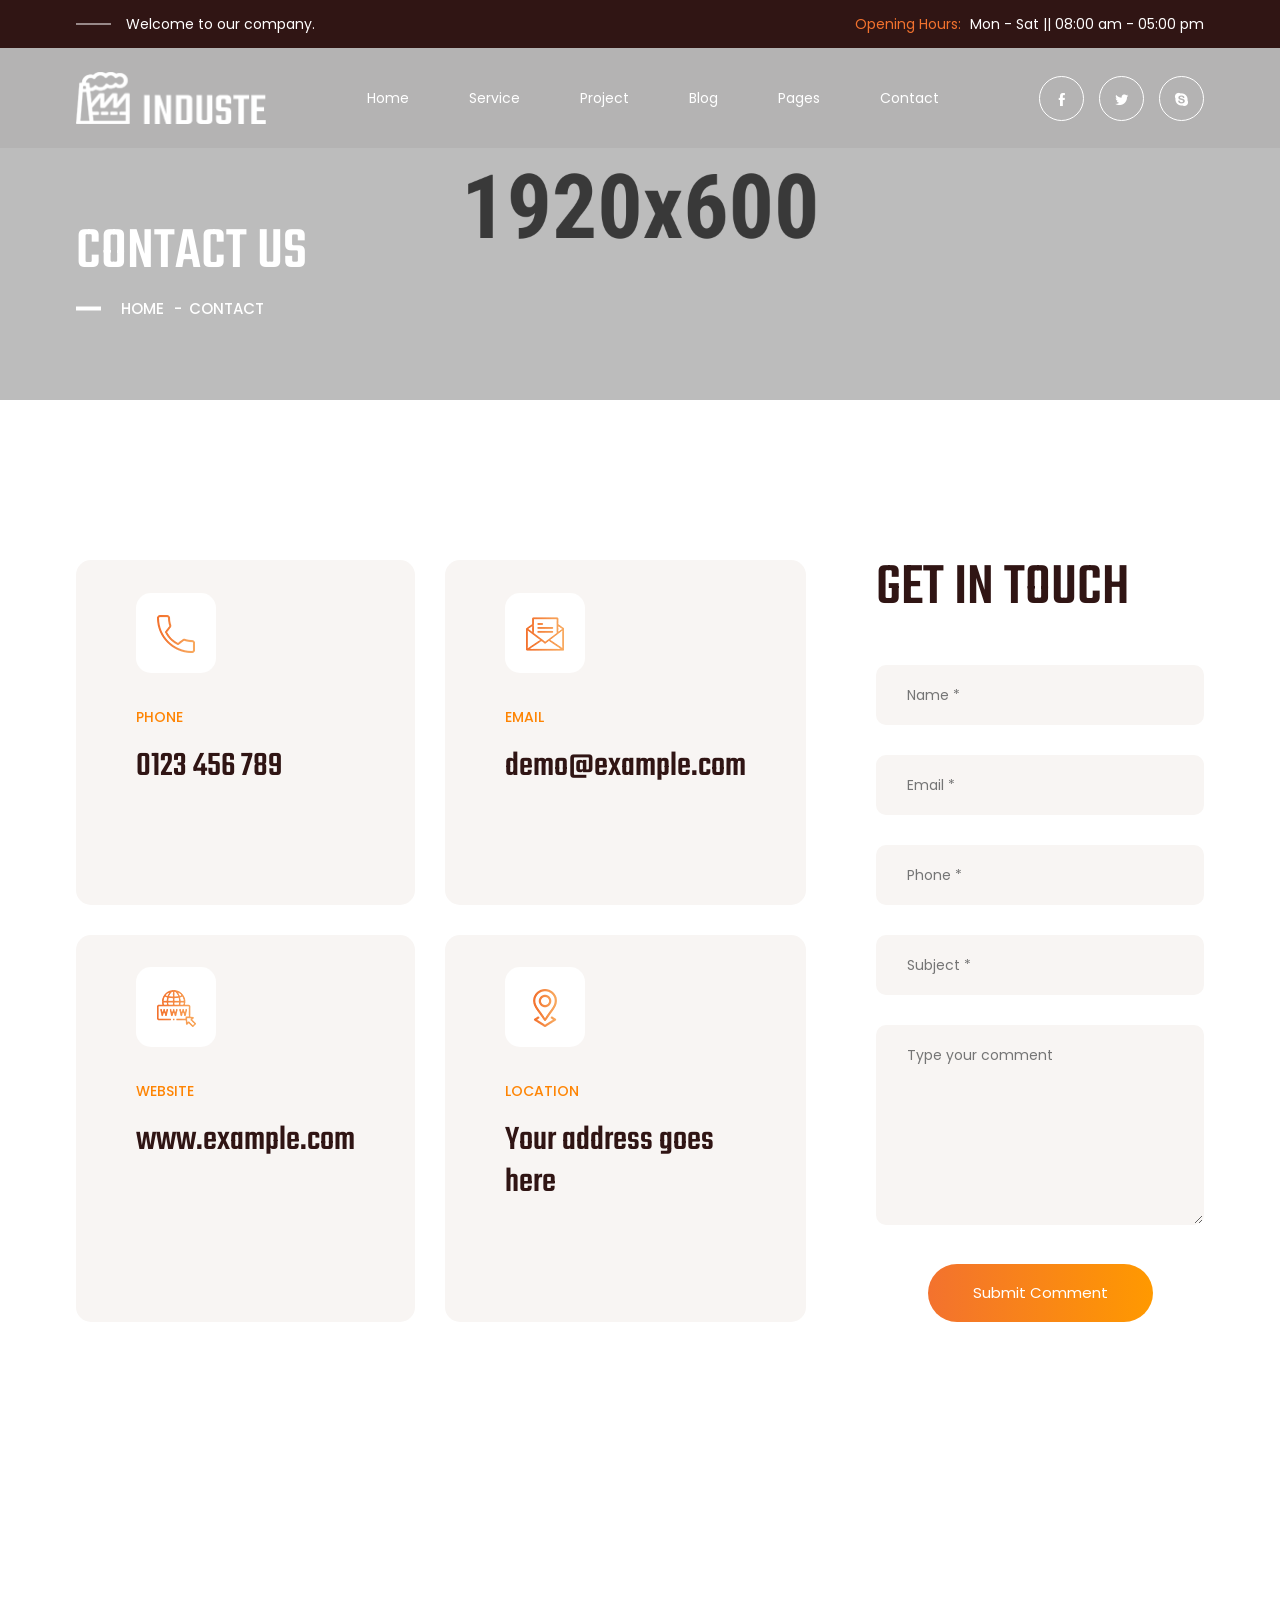
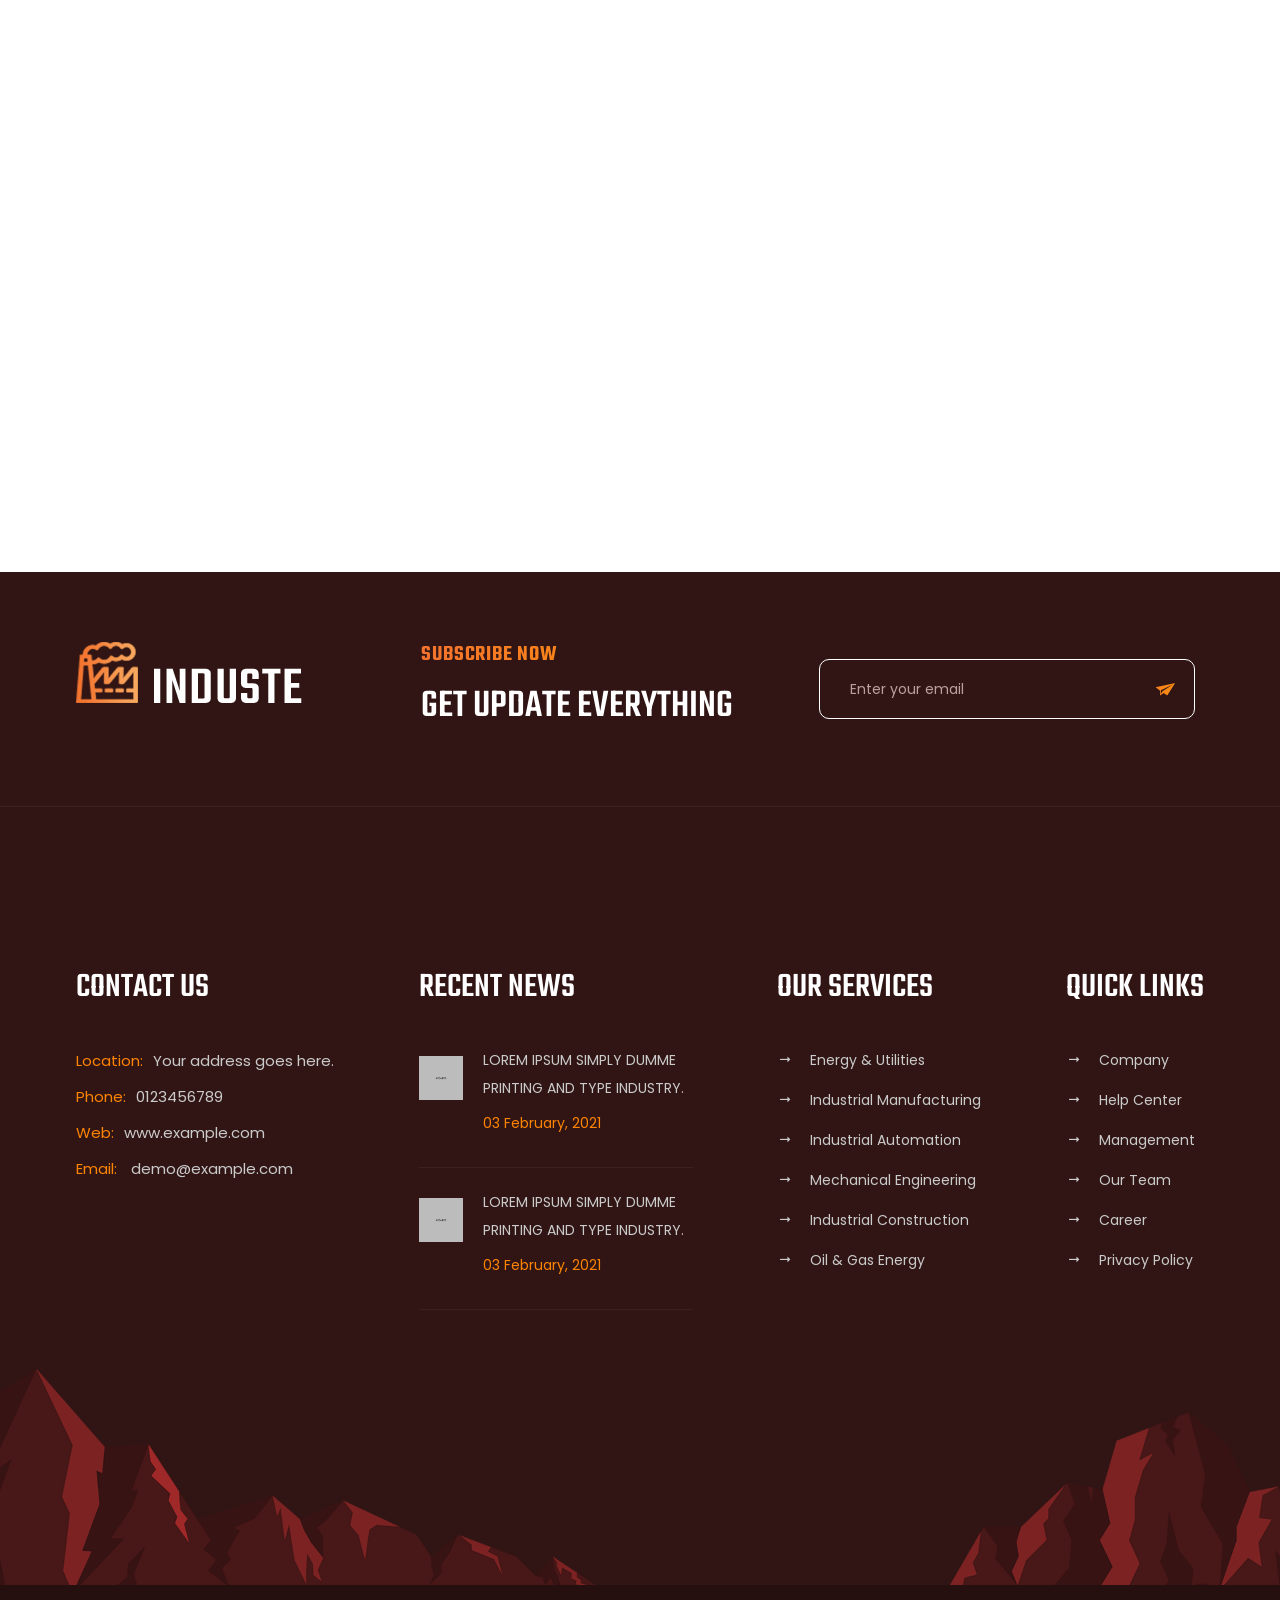
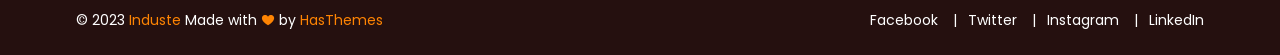
==== contact.html @ c8acf00f "initial commit" ====
<!DOCTYPE html>
<html lang="zxx">

<head>
    <meta charset="UTF-8">
    <meta name="viewport" content="width=device-width, initial-scale=1.0">
    <meta http-equiv="X-UA-Compatible" content="ie=edge">
    <title> Industrial & Factory Bootstrap 5 Template</title>

    <!-- ::::::::::::::Favicon icon::::::::::::::-->
    <link rel="shortcut icon" href="assets/images/favicon.ico" type="image/png">

    <!-- Plugin CSS -->
    <link rel="stylesheet" href="assets/css/vendor/icofont.min.css">
    <link rel="stylesheet" href="assets/css/plugins/swiper-bundle.min.css">
    <link rel="stylesheet" href="assets/css/plugins/animate.css">
    <link rel="stylesheet" href="assets/css/plugins/nice-select.css">
    <link rel="stylesheet" href="assets/css/plugins/venobox.min.css">
    <link rel="stylesheet" href="assets/css/plugins/aos.min.css">
    <link rel="stylesheet" href="assets/css/style.css">
</head>

<body>

    <main class="main-wrapper">

        <!-- .....:::::: Start Header Section :::::.... -->
        <header class="header-section d-none d-lg-block">

            <!-- Start Header Top -->
            <div class="header-top">
                <div class="container">
                    <div class="row justify-content-between align-items-center">
                        <div class="col-auto">
                            <!-- Start Header Top Left  -->
                            <div class="header-top-left">
                                <p>Welcome to our company.</p>
                            </div>
                            <!-- End Header Top Left  -->
                        </div>
                        <div class="col-auto">
                            <!-- Start Header Top Right  -->
                            <div class="header-top-right">
                                <p> <span class="text">Opening Hours: </span> <span>Mon - Sat </span> || <span>08:00 am
                                        - 05:00 pm</span></p>
                            </div>
                            <!-- End Header Top Right  -->
                        </div>
                    </div>
                </div>
            </div>
            <!-- End Header Top -->

            <!-- Start Header Bottom -->
            <div class="header-bottom sticky-header">
                <div class="container">
                    <div class="row justify-content-between align-items-center">
                        <div class="col-auto">
                            <!-- Start Header Logo -->
                            <div class="logo"><a href="index.html"><img src="assets/images/logo/logo.png" alt=""></a>
                            </div>
                            <!-- End Header Logo -->
                        </div>
                        <div class="col-auto">
                            <!-- Start Header Logo -->
                            <ul class="header-nav">
                                <li><a href="index.html">Home</a></li>
                                <li class="has-dropdown">
                                    <a href="service-list.html">Service</a>
                                    <ul class="submenu">
                                        <li><a href="service-list.html">Services</a></li>
                                        <li><a href="service-details.html">Service Details</a></li>
                                    </ul>
                                </li>
                                <li class="has-dropdown">
                                    <a href="project-list.html">Project</a>
                                    <ul class="submenu">
                                        <li><a href="project-list.html">Project</a></li>
                                        <li><a href="project-details.html">Project Details</a></li>
                                    </ul>
                                </li>
                                <li class="has-dropdown">
                                    <a href="blog-list.html">Blog</a>
                                    <ul class="submenu">
                                        <li><a href="blog-list.html">Blog List Full Width</a></li>
                                        <li><a href="blog-list-sidebar-left.html">Blog List Left Sidebar</a></li>
                                        <li><a href="blog-list-sidebar-right.html">Blog List Right Sidebar</a></li>
                                        <li><a href="blog-details.html">Blog Details Full Width</a></li>
                                        <li><a href="blog-details-sidebar-left.html">Blog Details Left Sidebar</a></li>
                                        <li><a href="blog-details-sidebar-right.html">Blog Details Right Sidebar</a></li>
                                    </ul>
                                </li>
                                <li class="has-dropdown">
                                    <a href="#">Pages</a>
                                    <ul class="submenu">
                                        <li><a href="404-page.html">404 Page</a></li>
                                        <li><a href="price.html">Price</a></li>
                                        <li><a href="about.html">About Us</a></li>
                                    </ul>
                                </li>
                                <li><a href="contact.html">Contact</a></li>
                            </ul>
                            <!-- End Header Logo -->
                        </div>
                        <div class="col-auto">
                            <!-- Start Header Social Link -->
                            <ul class="social-link social-link-white">
                                <li><a target="_blank" href="https://example.com"><i class="icofont-facebook"></i></a>
                                </li>
                                <li><a target="_blank" href="https://example.com"><i class="icofont-twitter"></i></a>
                                </li>
                                <li><a target="_blank" href="https://example.com"><i class="icofont-skype"></i></a></li>
                            </ul>
                            <!-- Start Header Social Link -->
                        </div>
                    </div>
                </div>
            </div>
            <!-- End Header Bottom -->
        </header>
        <!-- .....:::::: End Header Section :::::.... -->

        <!-- .....:::::: Start Mobile Header Section :::::.... -->
        <div class="mobile-header d-block d-lg-none">
            <div class="container">
                <div class="row align-items-center justify-content-between">
                    <div class="col">
                        <div class="mobile-logo">
                        <a href="index.html"><img src="assets/images/logo/logo.png" alt=""></a>
                        </div>
                    </div>
                    <div class="col">
                        <div class="mobile-action-link text-end">
                        <a href="#mobile-menu-offcanvas" class="offcanvas-toggle offside-menu"><i class="icofont-navigation-menu"></i></a>
                        </div>
                    </div>
                </div>
            </div>
        </div>
        <!-- .....:::::: Start MobileHeader Section :::::.... -->

        <!--  Start Offcanvas Mobile Menu Section -->
        <div id="mobile-menu-offcanvas" class="offcanvas offcanvas-rightside offcanvas-mobile-menu-section">
            <!-- Start Offcanvas Header -->
            <div class="offcanvas-header text-end">
                <button class="offcanvas-close"><i class="icofont-close-line"></i></button>
            </div> <!-- End Offcanvas Header -->
            <!-- Start Offcanvas Mobile Menu Wrapper -->
            <div class="offcanvas-mobile-menu-wrapper">
                <!-- Start Mobile Menu  -->
                <div class="mobile-menu-bottom">
                    <!-- Start Mobile Menu Nav -->
                    <div class="offcanvas-menu">
                        <ul>
                            <li>
                                <a href="index.html"><span>Home</span></a>
                            </li>
                            <li>
                                <a href="#"><span>Services</span></a>
                                <ul class="mobile-sub-menu">
                                    <li><a href="service-list.html">Service List</a></li>
                                    <li><a href="service-details.html">Service Details</a></li>
                                </ul>
                            </li>
                            <li>
                                <a href="#"><span>Project</span></a>
                                <ul class="mobile-sub-menu">
                                    <li><a href="project-list.html">Project List</a></li>
                                    <li><a href="project-details.html">Project Details</a></li>
                                </ul>
                            </li>
                            <li>
                                <a href="#"><span>Blog</span></a>
                                <ul class="mobile-sub-menu">
                                    <li><a href="blog-list.html">Blog List Full Width</a></li>
                                    <li><a href="blog-list-sidebar-left.html">Blog List Left Sidebar</a></li>
                                    <li><a href="blog-list-sidebar-right.html">Blog List Right Sidebar</a></li>
                                    <li><a href="blog-details.html">Blog Details Full Width</a></li>
                                    <li><a href="blog-details-sidebar-left.html">Blog Details Left Sidebar</a></li>
                                    <li><a href="blog-details-sidebar-right.html">Blog Details Right Sidebar</a></li>
                                </ul>
                            </li>
                            <li>
                                <a href="#"><span>Pages</span></a>
                                <ul class="mobile-sub-menu">
                                    <li><a href="404-page.html">404 Page</a></li>
                                    <li><a href="price.html">Price</a></li>
                                    <li><a href="about.html">About Us</a></li>
                                </ul>
                            </li>
                            <li>
                                <a href="contact.html"><span>Contact</span></a>
                            </li>
                        </ul>
                    </div> <!-- End Mobile Menu Nav -->
                </div> <!-- End Mobile Menu -->

                <!-- Start Mobile contact Info -->
                <div class="mobile-contact-info text-center">
                    <ul class="social-link social-link-white">
                        <li><a target="_blank" href="https://example.com"><i class="icofont-facebook"></i></a>
                        </li>
                        <li><a target="_blank" href="https://example.com"><i class="icofont-twitter"></i></a>
                        </li>
                        <li><a target="_blank" href="https://example.com"><i class="icofont-skype"></i></a></li>
                    </ul>
                </div>
                <!-- End Mobile contact Info -->

            </div> <!-- End Offcanvas Mobile Menu Wrapper -->
        </div> 
        <!-- ...:::: End Offcanvas Mobile Menu Section:::... -->

        <!-- Offcanvas Overlay -->
        <div class="offcanvas-overlay"></div>

        <!-- .....:::::: Start Breadcrumb Section :::::.... -->
        <div class="breadcrumb-section">
            <div class="breadcrumb-wrapper">
                <div class="image"><img src="assets/images/background/breadcrumb.png" alt=""></div>
                <div class="container">
                    <div class="row">
                        <div class="col-12">
                            <div class="content">
                                <h2 class="title">contact us</h2>
                                <ol class="breadcrumb-link">
                                    <li><a href="index.html">Home</a></li>
                                    <li class="active" aria-current="page">Contact</li>
                                </ol>
                            </div>
                        </div>
                    </div>
                </div>
            </div>
        </div>
        <!-- .....:::::: End Breadcrumb Section :::::.... -->

        <!-- .....:::::: Start Contact Details Section :::::.... -->
        <div class="contact-section section-top-space">
            <div class="container">
                <div class="row">
                    <div class="col-12">
                        <div class="contact-box-wrapper">
                            <!-- Start Contact Box Wrapper - Left -->
                            <div class="contact-box-single-item contact-box-info left">
                                <!-- Start Contact Info Single Item -->
                                <div class="contact-info-single-item">
                                    <div class="icon">
                                        <img src="assets/images/icons/phone-call.png" alt="">
                                    </div>
                                    <div class="content">
                                        <span class="title-tag">phone</span>
                                        <h3 class="info-text"><a href="tel:+0123456789">0123 456 789</a></h3>
                                    </div>
                                </div>
                                 <!-- End Contact Info Single Item -->
                                <!-- Start Contact Info Single Item -->
                                <div class="contact-info-single-item">
                                    <div class="icon">
                                        <img src="assets/images/icons/email.png" alt="">
                                    </div>
                                    <div class="content">
                                        <span class="title-tag">email</span>
                                        <h3 class="info-text"><a href="mailto:demo@example.com">demo@example.com</a></h3> 
                                    </div>
                                </div>
                                 <!-- End Contact Info Single Item -->
                                <!-- Start Contact Info Single Item -->
                                <div class="contact-info-single-item">
                                    <div class="icon">
                                        <img src="assets/images/icons/domain.png" alt="">
                                    </div>
                                    <div class="content">
                                        <span class="title-tag">website</span>
                                        <h3 class="info-text"><a href="#">www.example.com</a></h3>
                                    </div>
                                </div>
                                 <!-- End Contact Info Single Item -->
                                <!-- Start Contact Info Single Item -->
                                <div class="contact-info-single-item">
                                    <div class="icon">
                                        <img src="assets/images/icons/location.png" alt="">
                                    </div>
                                    <div class="content">
                                        <span class="title-tag">location</span>
                                        <h3 class="info-text">Your address goes here</h3>
                                    </div>
                                </div>
                                 <!-- End Contact Info Single Item -->
                            </div>
                            <!-- End Contact Box Wrapper - Left -->

                            <!-- Start Contact Box Wrapper - Right -->
                            <div class="contact-box-single-item contact-box-contact-form right">
                                <!-- Start Section Content -->
                                <div class="section-content section-content-space-small">
                                    <h3 class="sub-title">get in touch</h3>
                                </div>
                                <!-- End Section Content -->

                                <div class="default-form-wrapper">
                                    <form id="contact-form" class="form-group contact-form" action="https://whizthemes.com/mail-php/jaber/contact.php" method="post">
                                        <div class="row mb-n6">
                                            <div class="col-xl-12 col-lg-4 col-12 mb-6">
                                                <!-- Start Form Group Single Item -->
                                                <div class="form-group-single-item form-group-single-item-inner-bg">
                                                    <input name="name" type="text" placeholder="Name *">
                                                </div>
                                                <!-- End Form Group Single Item -->
                                            </div>
                                            <div class="col-xl-12 col-lg-4 col-12 mb-6">
                                                <!-- Start Form Group Single Item -->
                                                <div class="form-group-single-item form-group-single-item-inner-bg">
                                                    <input name="email" type="email" placeholder="Email *">
                                                </div>
                                                <!-- End Form Group Single Item -->
                                            </div>
                                            <div class="col-xl-12 col-lg-4 col-12 mb-6">
                                                <!-- Start Form Group Single Item -->
                                                <div class="form-group-single-item form-group-single-item-inner-bg">
                                                    <input name="phone" type="tel" placeholder="Phone *">
                                                </div>
                                                <!-- End Form Group Single Item -->
                                            </div>
                                            <div class="col-12 mb-6">
                                                <!-- Start Form Group Single Item -->
                                                <div class="form-group-single-item form-group-single-item-inner-bg">
                                                    <input name="subject" type="text" placeholder="Subject *">
                                                </div>
                                                <!-- End Form Group Single Item -->
                                            </div>
                                            <div class="col-12 mb-6">
                                                <!-- Start Form Group Single Item -->
                                                <div class="form-group-single-item form-group-single-item-inner-bg">
                                                    <textarea name="message" rows="6" placeholder="Type your comment"></textarea>
                                                </div>
                                                <!-- End Form Group Single Item -->
                                            </div>
                                            <div class="col-12 mb-6 text-center">
                                                <button type="submit" class="btn btn-lg btn-primary">Submit Comment </button>
                                            </div>
                                            <p class="form-messege"></p>
                                        </div>
                                    </form>
                                </div>
                            </div>
                            <!-- Start Contact Box Wrapper - Right -->
                        </div>
                    </div>
                </div>
            </div>
        </div>
        <!-- .....:::::: End Contact Details Section :::::.... -->

         <!-- .....:::::: Start Google Map Section :::::.... -->
         <div class="google-map-section section-inner-gap">
             <div class="container">
                 <div class="row">
                     <div class="col-12">
                         <div class="gmap-box">
                            <iframe id="gmap_canvas" src="https://maps.google.com/maps?q=121%20King%20St%2C%20Melbourne%20VIC%203000%2C%20Australia&t=&z=13&ie=UTF8&iwloc=&output=embed"></iframe>
                         </div>
                     </div>
                 </div>
             </div>
         </div>
         <!-- .....:::::: End Google Map Section :::::.... -->

        <!-- .....:::::: Start Footer Section :::::.... -->
        <footer class="footer-section footer-bg">
            <!-- Start Footer Top -->
            <div class="footer-top">
                <div class="container">
                    <div class="footer-top-wrapper">
                        <!-- Start Footer Logo -->
                        <a href="index.html" class="logo">
                            <img class="img-fluid" src="assets/images/logo/logo-dark.png" alt="">
                        </a>
                        <!-- End Footer Logo -->

                        <!-- Start Footer Newsletter -->
                        <div class="newsletter">
                            <div class="content">
                                <h4 class="title-tag text-gradient">SUBSCRIBE NOW</h4>
                                <h3 class="sub-title">GET UPDATE EVERYTHING</h3>
                            </div>
                            <div class="newsletter-form">
                                <form class="newsletter-form-group" action="#" method="post">
                                    <input type="email" placeholder="Enter your email" required>
                                    <button class="newsletter-submit-btn text-gradient" type="submit"><i class="icofont-paper-plane"></i></button>
                                </form>
                            </div>
                        </div>
                        <!-- Start Footer Newsletter -->
                        <!-- <div class="bg-color-dark-red"></div> -->
                    </div>
                </div>
                <div class="bg-color-bold-red"></div>
            </div>
            <!-- Start Footer Top -->

            <!-- Start Footer Center -->
            <div class="footer-center section-top-space">
                <div class="container">
                    <div class="row justify-content-xl-between">
                        <div class="col-xl-auto col-md-6 col-12">
                            <div class="footer-widget-single-item">
                                <h3 class="title">CONTACT US</h3>

                                <ul class="footer-about">
                                    <li>
                                        <div class="text"><span class="text-marker">Location:</span>Your address goes here.</div>
                                    </li>
                                    <li>
                                        <div class="text"><span class="text-marker">Phone:</span><a href="tel:+0123456789">0123456789</a></div>
                                    </li>
                                    <li>
                                        <div class="text"><span class="text-marker">Web:</span><a href="https://www.example.com">www.example.com</a></div>
                                    </li>
                                    <li>
                                        <div class="text"><span class="text-marker">Email:</span> <a href="mailto:demo@example.com">demo@example.com</a> </div>
                                    </li>
                                </ul>
                            </div>
                        </div>
                        <div class="col-xl-auto col-md-6 col-12">
                            <div class="footer-widget-single-item">
                                <h3 class="title">RECENT NEWS</h3>

                                <ul class="footer-blog">
                                    <li>
                                        <a href="blog-details.html" class="image">
                                            <img src="assets/images/blog/blog-list-img-1.png" alt="">
                                        </a>
                                        <div class="content">
                                            <a class="title" href="blog-details.html">Lorem Ipsum simply dumme printing and type industry.</a>
                                            <span class="date">03 February, 2021</span>
                                        </div>
                                    </li>
                                    <li>
                                        <a href="blog-details.html" class="image">
                                            <img src="assets/images/blog/blog-list-img-1.png" alt="">
                                        </a>
                                        <div class="content">
                                            <a class="title" href="blog-details.html">Lorem Ipsum simply dumme printing and type industry.</a>
                                            <span class="date">03 February, 2021</span>
                                        </div>
                                    </li>
                                    
                                </ul>
                            </div>
                        </div>
                        <div class="col-xl-auto col-md-6 col-12">
                            <div class="footer-widget-single-item">
                                <h3 class="title">OUR SERVICES</h3>
                                <ul class="footer-nav">
                                    <li><a href="#">Energy & Utilities</a></li>
                                    <li><a href="#">Industrial Manufacturing</a></li>
                                    <li><a href="#">Industrial Automation</a></li>
                                    <li><a href="#">Mechanical Engineering</a></li>
                                    <li><a href="#">Industrial Construction</a></li>
                                    <li><a href="#">Oil & Gas Energy</a></li>
                                </ul>
                            </div>
                        </div>
                        <div class="col-xl-auto col-md-6 col-12">
                            <div class="footer-widget-single-item">
                                <h3 class="title">QUICK LINKS</h3>
                                <ul class="footer-nav">
                                    <li><a href="#">Company</a></li>
                                    <li><a href="#">Help Center</a></li>
                                    <li><a href="#">Management</a></li>
                                    <li><a href="#">Our Team</a></li>
                                    <li><a href="#">Career</a></li>
                                    <li><a href="#">Privacy Policy</a></li>
                                </ul>
                            </div>
                        </div>
                    </div>
                </div>
            </div>
            <!-- Start Footer Center -->

            <!-- Start Footer Bottom -->
            <div class="footer-bottom ">
                <div class="container">
                    <div class="row justify-content-md-between justify-content-center align-items-center flex-column-reverse flex-md-row">
                        <div class="col-auto">
                            <div class="footer-bottom-left">
                                <div class="footer-copyright">
                                    <p class="copyright-text">&copy; 2023 <a href="index.html">Induste</a> Made with <i class="icofont-heart"></i> by <a href="https://hasthemes.com/" target="_blank">HasThemes</a> </p>
                                </div>
                            </div>
                        </div>
                        <div class="col-auto">
                            <div class="footer-bottom-right">
                                <ul class="footer-soacial">
                                    <li><a href="https://www.example.com" target="_blank">Facebook</a></li>
                                    <li><a href="https://www.example.com" target="_blank">Twitter</a></li>
                                    <li><a href="https://www.example.com" target="_blank">Instagram</a></li>
                                    <li><a href="https://www.example.com" target="_blank">LinkedIn</a></li>
                                </ul>
                            </div>
                        </div>
                    </div>
                </div>
            </div>
            <!-- Start Footer Bottom -->
        </footer>
        <!-- .....:::::: End Footer Section :::::.... -->

    </main>

    <!-- material-scrolltop button -->
    <button class="material-scrolltop" type="button"></button>


    <!-- ::::::::::::::All JS Files here :::::::::::::: -->
    <script src="assets/js/vendor/modernizr-3.11.2.min.js"></script>
    <script src="assets/js/vendor/jquery-3.6.0.min.js"></script>
    <script src="assets/js/vendor/jquery-migrate-3.3.0.min.js"></script>
    <script src="assets/js/vendor/bootstrap.min.js"></script>
    <script src="assets/js/vendor/jquery-ui.min.js"></script>

    <!--Plugins JS-->
    <script src="assets/js/plugins/swiper-bundle.min.js"></script>
    <script src="assets/js/plugins/material-scrolltop.js"></script>
    <script src="assets/js/plugins/jquery.nice-select.min.js"></script>
    <script src="assets/js/plugins/images-loaded.min.js"></script>
    <script src="assets/js/plugins/isotope.pkgd.min.js"></script>
    <script src="assets/js/plugins/venobox.min.js"></script>
    <script src="assets/js/plugins/aos.min.js"></script>
    <script src="assets/js/plugins/parallax.js"></script>
    <script src="assets/js/plugins/ajax-mail.js"></script>
    <script src="assets/js/plugins/waypoint.js"></script>
    <script src="assets/js/plugins/counter.js"></script>
    <script src="assets/js/main.js"></script>

</body>

</html>
---- assets/css/plugins/nice-select.css ----
/* *******************
Nice Select 
**********************/
.nice-select {
  -webkit-tap-highlight-color: transparent;
  background-color: #fff;
  border-radius: 5px;
  border: solid 1px #e8e8e8;
  box-sizing: border-box;
  clear: both;
  cursor: pointer;
  display: block;
  float: left;
  font-family: inherit;
  font-size: 14px;
  font-weight: normal;
  height: 42px;
  line-height: 40px;
  outline: none;
  padding-left: 18px;
  padding-right: 30px;
  position: relative;
  text-align: left !important;
  -webkit-transition: all 0.2s ease-in-out;
  transition: all 0.2s ease-in-out;
  -webkit-user-select: none;
     -moz-user-select: none;
      -ms-user-select: none;
          user-select: none;
  white-space: nowrap;
  width: auto; }
  .nice-select:hover {
    border-color: #dbdbdb; }
  .nice-select:active, .nice-select.open, .nice-select:focus {
    border-color: #999; }
  .nice-select:after {
    border-bottom: 2px solid #999;
    border-right: 2px solid #999;
    content: '';
    display: block;
    height: 5px;
    margin-top: -4px;
    pointer-events: none;
    position: absolute;
    right: 12px;
    top: 50%;
    -webkit-transform-origin: 66% 66%;
        -ms-transform-origin: 66% 66%;
            transform-origin: 66% 66%;
    -webkit-transform: rotate(45deg);
        -ms-transform: rotate(45deg);
            transform: rotate(45deg);
    -webkit-transition: all 0.15s ease-in-out;
    transition: all 0.15s ease-in-out;
    width: 5px; }
  .nice-select.open:after {
    -webkit-transform: rotate(-135deg);
        -ms-transform: rotate(-135deg);
            transform: rotate(-135deg); }
  .nice-select.open .list {
    opacity: 1;
    pointer-events: auto;
    -webkit-transform: scale(1) translateY(0);
        -ms-transform: scale(1) translateY(0);
            transform: scale(1) translateY(0); }
  .nice-select.disabled {
    border-color: #ededed;
    color: #999;
    pointer-events: none; }
    .nice-select.disabled:after {
      border-color: #cccccc; }
  .nice-select.wide {
    width: 100%; }
    .nice-select.wide .list {
      left: 0 !important;
      right: 0 !important; }
  .nice-select.right {
    float: right; }
    .nice-select.right .list {
      left: auto;
      right: 0; }
  .nice-select.small {
    font-size: 12px;
    height: 36px;
    line-height: 34px; }
    .nice-select.small:after {
      height: 4px;
      width: 4px; }
    .nice-select.small .option {
      line-height: 34px;
      min-height: 34px; }
  .nice-select .list {
    background-color: #fff;
    border-radius: 5px;
    box-shadow: 0 0 0 1px rgba(68, 68, 68, 0.11);
    box-sizing: border-box;
    margin-top: 4px;
    opacity: 0;
    overflow: hidden;
    padding: 0;
    pointer-events: none;
    position: absolute;
    top: 100%;
    left: 0;
    -webkit-transform-origin: 50% 0;
        -ms-transform-origin: 50% 0;
            transform-origin: 50% 0;
    -webkit-transform: scale(0.75) translateY(-21px);
        -ms-transform: scale(0.75) translateY(-21px);
            transform: scale(0.75) translateY(-21px);
    -webkit-transition: all 0.2s cubic-bezier(0.5, 0, 0, 1.25), opacity 0.15s ease-out;
    transition: all 0.2s cubic-bezier(0.5, 0, 0, 1.25), opacity 0.15s ease-out;
    z-index: 9; }
    .nice-select .list:hover .option:not(:hover) {
      background-color: transparent !important; }
  .nice-select .option {
    cursor: pointer;
    font-weight: 400;
    line-height: 40px;
    list-style: none;
    min-height: 40px;
    outline: none;
    padding-left: 18px;
    padding-right: 29px;
    text-align: left;
    -webkit-transition: all 0.2s;
    transition: all 0.2s; }
    .nice-select .option:hover, .nice-select .option.focus, .nice-select .option.selected.focus {
      background-color: #f6f6f6; }
    .nice-select .option.selected {
      font-weight: bold; }
    .nice-select .option.disabled {
      background-color: transparent;
      color: #999;
      cursor: default; }

.no-csspointerevents .nice-select .list {
  display: none; }

.no-csspointerevents .nice-select.open .list {
  display: block; }
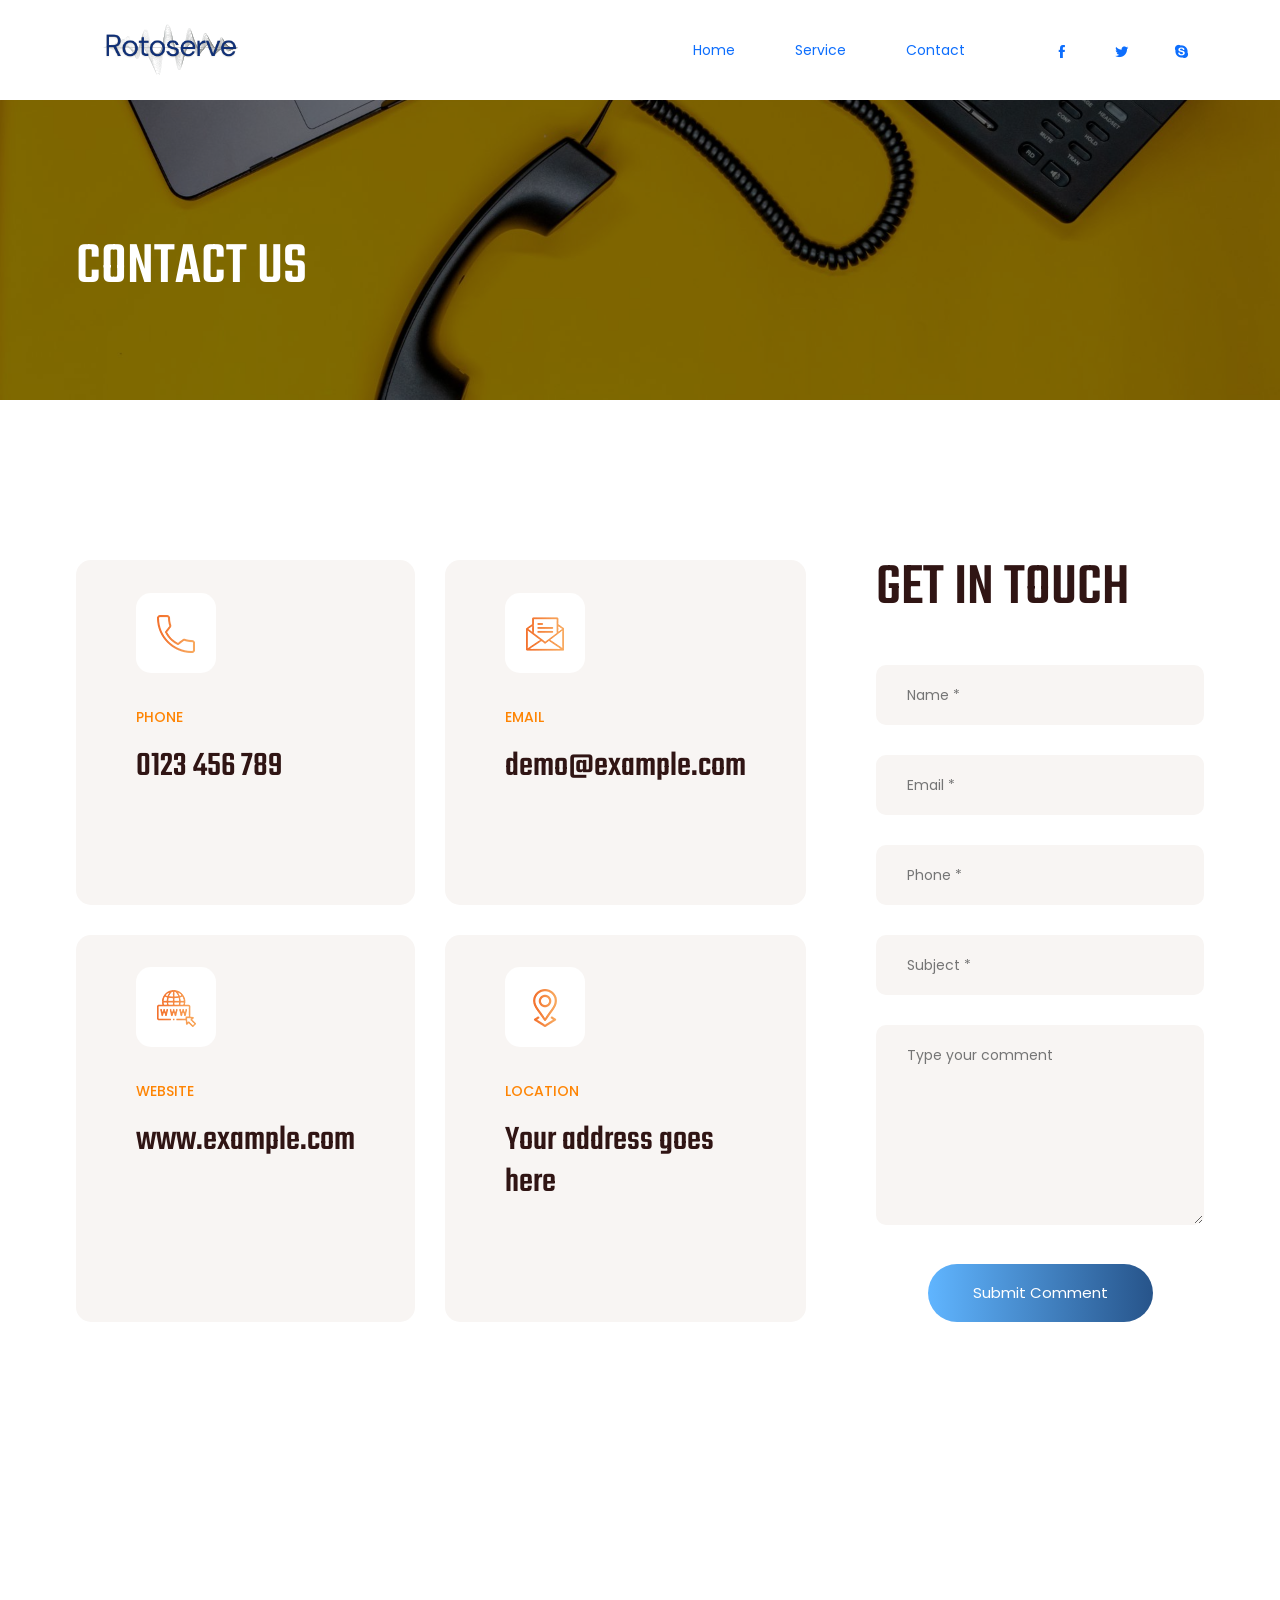
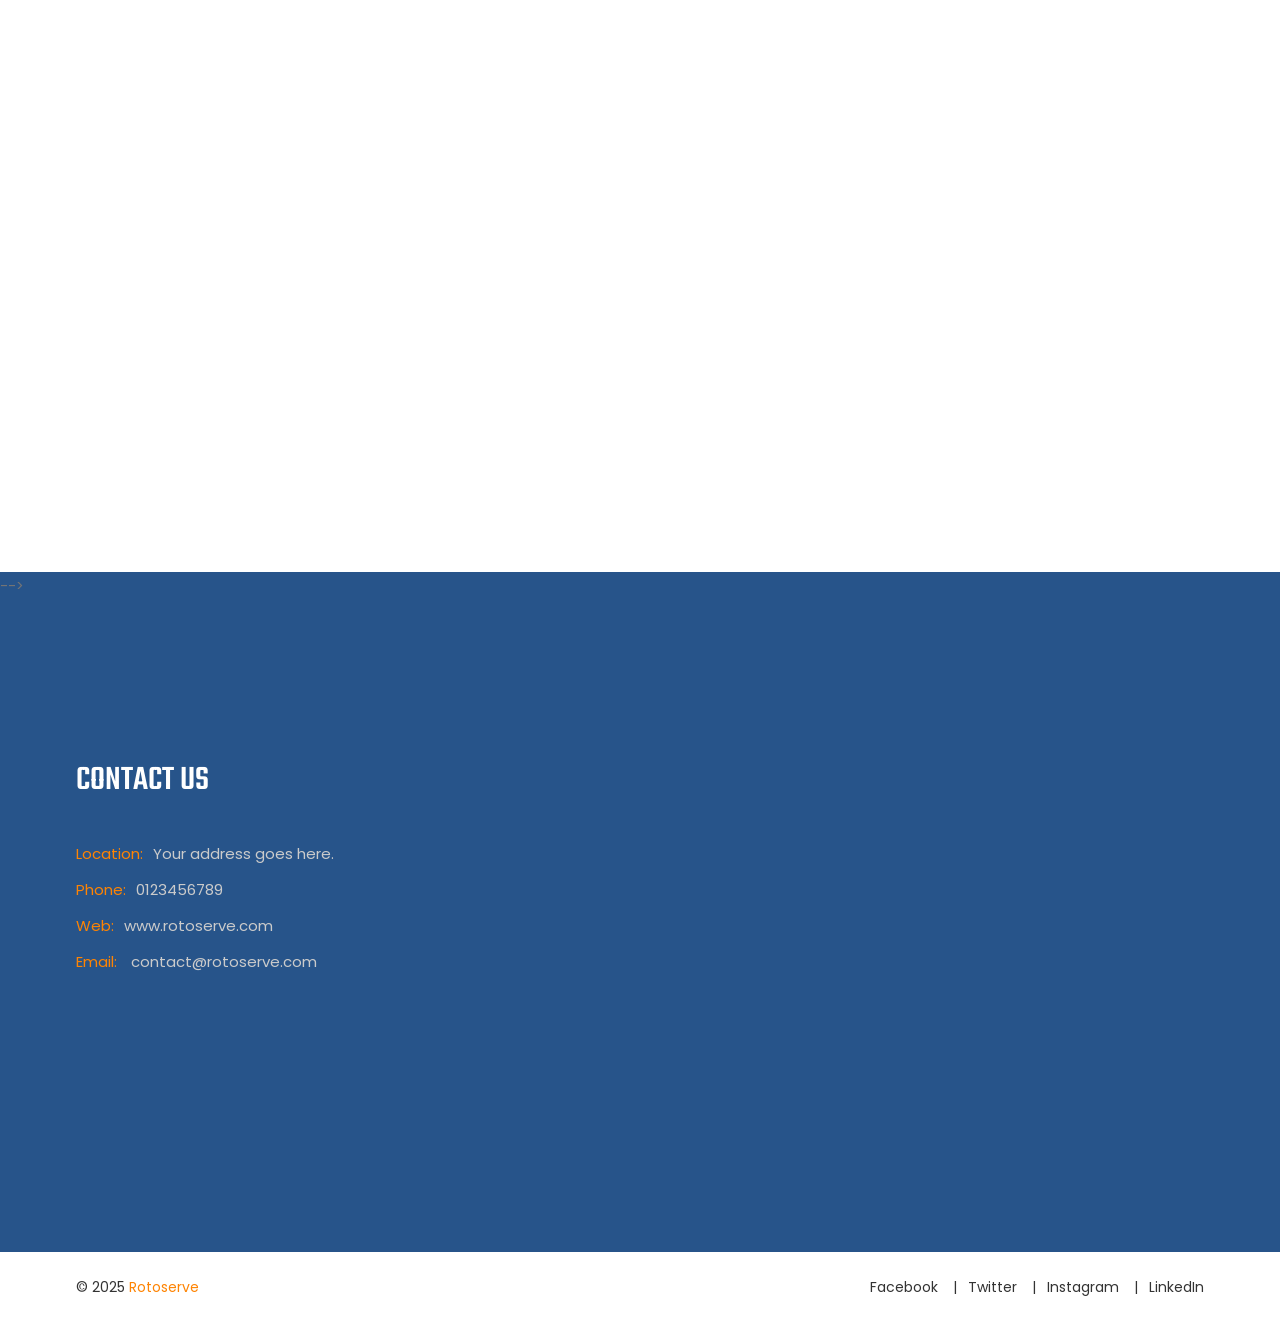
==== commit 1c209995: "testing after almost every changes" ====
--- a/contact.html
+++ b/contact.html
@@ -8,7 +8,9 @@
     <title> Industrial & Factory Bootstrap 5 Template</title>
 
     <!-- ::::::::::::::Favicon icon::::::::::::::-->
-    <link rel="shortcut icon" href="assets/images/favicon.ico" type="image/png">
+    <link rel="icon" type="image/png" sizes="32x32" href="assets/images/favicon/favicon-32x32.png">
+    <link rel="icon" type="image/png" sizes="16x16" href="assets/images/favicon/favicon-16x16.png">
+    <link rel="shortcut icon" href="assets/images/favicon/favicon.ico">
 
     <!-- Plugin CSS -->
     <link rel="stylesheet" href="assets/css/vendor/icofont.min.css">
@@ -27,37 +29,13 @@
         <!-- .....:::::: Start Header Section :::::.... -->
         <header class="header-section d-none d-lg-block">
 
-            <!-- Start Header Top -->
-            <div class="header-top">
-                <div class="container">
-                    <div class="row justify-content-between align-items-center">
-                        <div class="col-auto">
-                            <!-- Start Header Top Left  -->
-                            <div class="header-top-left">
-                                <p>Welcome to our company.</p>
-                            </div>
-                            <!-- End Header Top Left  -->
-                        </div>
-                        <div class="col-auto">
-                            <!-- Start Header Top Right  -->
-                            <div class="header-top-right">
-                                <p> <span class="text">Opening Hours: </span> <span>Mon - Sat </span> || <span>08:00 am
-                                        - 05:00 pm</span></p>
-                            </div>
-                            <!-- End Header Top Right  -->
-                        </div>
-                    </div>
-                </div>
-            </div>
-            <!-- End Header Top -->
-
             <!-- Start Header Bottom -->
             <div class="header-bottom sticky-header">
                 <div class="container">
                     <div class="row justify-content-between align-items-center">
                         <div class="col-auto">
                             <!-- Start Header Logo -->
-                            <div class="logo"><a href="index.html"><img src="assets/images/logo/logo.png" alt=""></a>
+                            <div class="logo"><a href="index.html"><img src="assets/images/logo/logo.svg" alt=""></a>
                             </div>
                             <!-- End Header Logo -->
                         </div>
@@ -65,39 +43,10 @@
                             <!-- Start Header Logo -->
                             <ul class="header-nav">
                                 <li><a href="index.html">Home</a></li>
-                                <li class="has-dropdown">
-                                    <a href="service-list.html">Service</a>
-                                    <ul class="submenu">
-                                        <li><a href="service-list.html">Services</a></li>
-                                        <li><a href="service-details.html">Service Details</a></li>
-                                    </ul>
-                                </li>
-                                <li class="has-dropdown">
-                                    <a href="project-list.html">Project</a>
-                                    <ul class="submenu">
-                                        <li><a href="project-list.html">Project</a></li>
-                                        <li><a href="project-details.html">Project Details</a></li>
-                                    </ul>
-                                </li>
-                                <li class="has-dropdown">
-                                    <a href="blog-list.html">Blog</a>
-                                    <ul class="submenu">
-                                        <li><a href="blog-list.html">Blog List Full Width</a></li>
-                                        <li><a href="blog-list-sidebar-left.html">Blog List Left Sidebar</a></li>
-                                        <li><a href="blog-list-sidebar-right.html">Blog List Right Sidebar</a></li>
-                                        <li><a href="blog-details.html">Blog Details Full Width</a></li>
-                                        <li><a href="blog-details-sidebar-left.html">Blog Details Left Sidebar</a></li>
-                                        <li><a href="blog-details-sidebar-right.html">Blog Details Right Sidebar</a></li>
-                                    </ul>
-                                </li>
-                                <li class="has-dropdown">
-                                    <a href="#">Pages</a>
-                                    <ul class="submenu">
-                                        <li><a href="404-page.html">404 Page</a></li>
-                                        <li><a href="price.html">Price</a></li>
-                                        <li><a href="about.html">About Us</a></li>
-                                    </ul>
-                                </li>
+                                <li><a href="service-list.html">Service</a></li>
+                                <!-- <li><a href="project-list.html">Project</a></li> -->
+                                <!-- <li><a href="blog-list.html">Blog</a></li> -->
+                                <!-- <li><a href="about.html">About</a></li> -->
                                 <li><a href="contact.html">Contact</a></li>
                             </ul>
                             <!-- End Header Logo -->
@@ -156,38 +105,17 @@
                                 <a href="index.html"><span>Home</span></a>
                             </li>
                             <li>
-                                <a href="#"><span>Services</span></a>
-                                <ul class="mobile-sub-menu">
-                                    <li><a href="service-list.html">Service List</a></li>
-                                    <li><a href="service-details.html">Service Details</a></li>
-                                </ul>
+                                <a href="service-list.html"><span>Service</span></a>
                             </li>
-                            <li>
-                                <a href="#"><span>Project</span></a>
-                                <ul class="mobile-sub-menu">
-                                    <li><a href="project-list.html">Project List</a></li>
-                                    <li><a href="project-details.html">Project Details</a></li>
-                                </ul>
-                            </li>
-                            <li>
-                                <a href="#"><span>Blog</span></a>
-                                <ul class="mobile-sub-menu">
-                                    <li><a href="blog-list.html">Blog List Full Width</a></li>
-                                    <li><a href="blog-list-sidebar-left.html">Blog List Left Sidebar</a></li>
-                                    <li><a href="blog-list-sidebar-right.html">Blog List Right Sidebar</a></li>
-                                    <li><a href="blog-details.html">Blog Details Full Width</a></li>
-                                    <li><a href="blog-details-sidebar-left.html">Blog Details Left Sidebar</a></li>
-                                    <li><a href="blog-details-sidebar-right.html">Blog Details Right Sidebar</a></li>
-                                </ul>
-                            </li>
-                            <li>
-                                <a href="#"><span>Pages</span></a>
-                                <ul class="mobile-sub-menu">
-                                    <li><a href="404-page.html">404 Page</a></li>
-                                    <li><a href="price.html">Price</a></li>
-                                    <li><a href="about.html">About Us</a></li>
-                                </ul>
-                            </li>
+                            <!-- <li>
+                                <a href="project-list.html"><span>Project</span></a>
+                            </li> -->
+                            <!-- <li>
+                                <a href="blog-list.html"><span>Blog</span></a>
+                            </li> -->
+                            <!-- <li>
+                                <a href="about.html"><span>About</span></a>
+                            </li> -->
                             <li>
                                 <a href="contact.html"><span>Contact</span></a>
                             </li>
@@ -217,16 +145,16 @@
         <!-- .....:::::: Start Breadcrumb Section :::::.... -->
         <div class="breadcrumb-section">
             <div class="breadcrumb-wrapper">
-                <div class="image"><img src="assets/images/background/breadcrumb.png" alt=""></div>
+                <div class="image"><img src="assets/images/background/2.jpg" alt=""></div>
                 <div class="container">
                     <div class="row">
                         <div class="col-12">
                             <div class="content">
                                 <h2 class="title">contact us</h2>
-                                <ol class="breadcrumb-link">
+                                <!--<ol class="breadcrumb-link">
                                     <li><a href="index.html">Home</a></li>
                                     <li class="active" aria-current="page">Contact</li>
-                                </ol>
+                                </ol> -->
                             </div>
                         </div>
                     </div>
@@ -369,35 +297,48 @@
         <!-- .....:::::: Start Footer Section :::::.... -->
         <footer class="footer-section footer-bg">
             <!-- Start Footer Top -->
-            <div class="footer-top">
-                <div class="container">
-                    <div class="footer-top-wrapper">
-                        <!-- Start Footer Logo -->
-                        <a href="index.html" class="logo">
-                            <img class="img-fluid" src="assets/images/logo/logo-dark.png" alt="">
-                        </a>
-                        <!-- End Footer Logo -->
-
-                        <!-- Start Footer Newsletter -->
-                        <div class="newsletter">
-                            <div class="content">
-                                <h4 class="title-tag text-gradient">SUBSCRIBE NOW</h4>
-                                <h3 class="sub-title">GET UPDATE EVERYTHING</h3>
-                            </div>
-                            <div class="newsletter-form">
-                                <form class="newsletter-form-group" action="#" method="post">
-                                    <input type="email" placeholder="Enter your email" required>
-                                    <button class="newsletter-submit-btn text-gradient" type="submit"><i class="icofont-paper-plane"></i></button>
-                                </form>
-                            </div>
-                        </div>
-                        <!-- Start Footer Newsletter -->
-                        <!-- <div class="bg-color-dark-red"></div> -->
-                    </div>
-                </div>
-                <div class="bg-color-bold-red"></div>
-            </div>
-            <!-- Start Footer Top -->
+            <!-- <div class="footer-top">
+              <div class="container">
+                <div class="footer-top-wrapper">
+                  <!-- Start Footer Logo -->
+                  <!--<a href="index.html" class="logo">
+                    <img
+                      class="img-fluid"
+                      src="assets/images/logo/logo-dark.png"
+                      alt=""
+                    />
+                  </a>-->
+                  <!-- End Footer Logo -->
+
+                  <!-- Start Footer Newsletter -->
+                  <!-- <div class="newsletter">
+                    <div class="content">
+                      <h4 class="title-tag text-gradient">SUBSCRIBE NOW</h4>
+                      <h3 class="sub-title">GET UPDATE EVERYTHING</h3>
+                    </div>
+                    <div class="newsletter-form">
+                      <form class="newsletter-form-group" action="#" method="post">
+                        <input
+                          type="email"
+                          placeholder="Enter your email"
+                          required
+                        />
+                        <button
+                          class="newsletter-submit-btn text-gradient"
+                          type="submit"
+                        >
+                          <i class="icofont-paper-plane"></i>
+                        </button>
+                      </form>
+                    </div>
+                  </div> -->
+                  <!-- Start Footer Newsletter -->
+                  <!-- <div class="bg-color-dark-red"></div> -->
+                </div>
+              </div>
+              <div class="bg-color-bold-red"></div>
+            </div> -->
+            <!-- End Footer Top -->
 
             <!-- Start Footer Center -->
             <div class="footer-center section-top-space">
@@ -409,96 +350,139 @@
 
                                 <ul class="footer-about">
                                     <li>
-                                        <div class="text"><span class="text-marker">Location:</span>Your address goes here.</div>
-                                    </li>
-                                    <li>
-                                        <div class="text"><span class="text-marker">Phone:</span><a href="tel:+0123456789">0123456789</a></div>
-                                    </li>
-                                    <li>
-                                        <div class="text"><span class="text-marker">Web:</span><a href="https://www.example.com">www.example.com</a></div>
-                                    </li>
-                                    <li>
-                                        <div class="text"><span class="text-marker">Email:</span> <a href="mailto:demo@example.com">demo@example.com</a> </div>
+                                        <div class="text">
+                                            <span class="text-marker">Location:</span>Your address
+                                            goes here.
+                                        </div>
+                                    </li>
+                                    <li>
+                                        <div class="text">
+                                            <span class="text-marker">Phone:</span
+                                            ><a href="tel:+0123456789">0123456789</a>
+                                        </div>
+                                    </li>
+                                    <li>
+                                        <div class="text">
+                                            <span class="text-marker">Web:</span
+                                            ><a href="https://www.rotoserve.com">www.rotoserve.com</a>
+                                        </div>
+                                    </li>
+                                    <li>
+                                        <div class="text">
+                                            <span class="text-marker">Email:</span>
+                                            <a href="mailto:contact@rotoserve.com">contact@rotoserve.com</a>
+                                        </div>
                                     </li>
                                 </ul>
                             </div>
                         </div>
+                        <!--<div class="col-xl-auto col-md-6 col-12">-->
+                        <!--<div class="footer-widget-single-item">
+                            <h3 class="title">RECENT NEWS</h3>
+
+                            <ul class="footer-blog">
+                              <li>
+                                <a href="blog-details.html" class="image">
+                                  <img
+                                    src="assets/images/blog/blog-list-img-1.png"
+                                    alt=""
+                                  />
+                                </a>
+                                <div class="content">
+                                  <a class="title" href="blog-details.html"
+                                    >Lorem Ipsum simply dumme printing and type
+                                    industry.</a
+                                  >
+                                  <span class="date">03 February, 2021</span>
+                                </div>
+                              </li>
+                              <li>
+                                <a href="blog-details.html" class="image">
+                                  <img
+                                    src="assets/images/blog/blog-list-img-1.png"
+                                    alt=""
+                                  />
+                                </a>
+                                <div class="content">
+                                  <a class="title" href="blog-details.html"
+                                    >Lorem Ipsum simply dumme printing and type
+                                    industry.</a
+                                  >
+                                  <span class="date">03 February, 2021</span>
+                                </div>
+                              </li>
+                            </ul>
+                          </div> -->
+                        <!--</div>-->
+                        <!-- <div class="col-xl-auto col-md-6 col-12">
+                          <div class="footer-widget-single-item">
+                            <h3 class="title">OUR SERVICES</h3>
+                            <ul class="footer-nav">
+                              <li><a href="#">Energy & Utilities</a></li>
+                              <li><a href="#">Industrial Manufacturing</a></li>
+                              <li><a href="#">Industrial Automation</a></li>
+                              <li><a href="#">Mechanical Engineering</a></li>
+                              <li><a href="#">Industrial Construction</a></li>
+                              <li><a href="#">Oil & Gas Energy</a></li>
+                            </ul>
+                          </div>
+                        </div>
                         <div class="col-xl-auto col-md-6 col-12">
-                            <div class="footer-widget-single-item">
-                                <h3 class="title">RECENT NEWS</h3>
-
-                                <ul class="footer-blog">
-                                    <li>
-                                        <a href="blog-details.html" class="image">
-                                            <img src="assets/images/blog/blog-list-img-1.png" alt="">
-                                        </a>
-                                        <div class="content">
-                                            <a class="title" href="blog-details.html">Lorem Ipsum simply dumme printing and type industry.</a>
-                                            <span class="date">03 February, 2021</span>
-                                        </div>
-                                    </li>
-                                    <li>
-                                        <a href="blog-details.html" class="image">
-                                            <img src="assets/images/blog/blog-list-img-1.png" alt="">
-                                        </a>
-                                        <div class="content">
-                                            <a class="title" href="blog-details.html">Lorem Ipsum simply dumme printing and type industry.</a>
-                                            <span class="date">03 February, 2021</span>
-                                        </div>
-                                    </li>
-                                    
-                                </ul>
-                            </div>
-                        </div>
-                        <div class="col-xl-auto col-md-6 col-12">
-                            <div class="footer-widget-single-item">
-                                <h3 class="title">OUR SERVICES</h3>
-                                <ul class="footer-nav">
-                                    <li><a href="#">Energy & Utilities</a></li>
-                                    <li><a href="#">Industrial Manufacturing</a></li>
-                                    <li><a href="#">Industrial Automation</a></li>
-                                    <li><a href="#">Mechanical Engineering</a></li>
-                                    <li><a href="#">Industrial Construction</a></li>
-                                    <li><a href="#">Oil & Gas Energy</a></li>
-                                </ul>
-                            </div>
-                        </div>
-                        <div class="col-xl-auto col-md-6 col-12">
-                            <div class="footer-widget-single-item">
-                                <h3 class="title">QUICK LINKS</h3>
-                                <ul class="footer-nav">
-                                    <li><a href="#">Company</a></li>
-                                    <li><a href="#">Help Center</a></li>
-                                    <li><a href="#">Management</a></li>
-                                    <li><a href="#">Our Team</a></li>
-                                    <li><a href="#">Career</a></li>
-                                    <li><a href="#">Privacy Policy</a></li>
-                                </ul>
-                            </div>
-                        </div>
+                          <div class="footer-widget-single-item">
+                            <h3 class="title">QUICK LINKS</h3>
+                            <ul class="footer-nav">
+                              <li><a href="#">Company</a></li>
+                              <li><a href="#">Help Center</a></li>
+                              <li><a href="#">Management</a></li>
+                              <li><a href="#">Our Team</a></li>
+                              <li><a href="#">Career</a></li>
+                              <li><a href="#">Privacy Policy</a></li>
+                            </ul>
+                          </div>
+                        </div> -->
                     </div>
                 </div>
             </div>
             <!-- Start Footer Center -->
 
             <!-- Start Footer Bottom -->
-            <div class="footer-bottom ">
+            <div class="footer-bottom">
                 <div class="container">
-                    <div class="row justify-content-md-between justify-content-center align-items-center flex-column-reverse flex-md-row">
+                    <div
+                        class="row justify-content-md-between justify-content-center align-items-center flex-column-reverse flex-md-row"
+                    >
                         <div class="col-auto">
                             <div class="footer-bottom-left">
                                 <div class="footer-copyright">
-                                    <p class="copyright-text">&copy; 2023 <a href="index.html">Induste</a> Made with <i class="icofont-heart"></i> by <a href="https://hasthemes.com/" target="_blank">HasThemes</a> </p>
+                                    <p class="copyright-text">
+                                        &copy; 2025 <a href="index.html">Rotoserve</a>
+                                    </p>
                                 </div>
                             </div>
                         </div>
                         <div class="col-auto">
                             <div class="footer-bottom-right">
                                 <ul class="footer-soacial">
-                                    <li><a href="https://www.example.com" target="_blank">Facebook</a></li>
-                                    <li><a href="https://www.example.com" target="_blank">Twitter</a></li>
-                                    <li><a href="https://www.example.com" target="_blank">Instagram</a></li>
-                                    <li><a href="https://www.example.com" target="_blank">LinkedIn</a></li>
+                                    <li>
+                                        <a href="https://www.example.com" target="_blank"
+                                            >Facebook</a
+                                        >
+                                    </li>
+                                    <li>
+                                        <a href="https://www.example.com" target="_blank"
+                                            >Twitter</a
+                                        >
+                                    </li>
+                                    <li>
+                                        <a href="https://www.example.com" target="_blank"
+                                            >Instagram</a
+                                        >
+                                    </li>
+                                    <li>
+                                        <a href="https://www.example.com" target="_blank"
+                                            >LinkedIn</a
+                                        >
+                                    </li>
                                 </ul>
                             </div>
                         </div>
--- a/assets/css/style.css
+++ b/assets/css/style.css
@@ -91,9 +91,16 @@
   --bs-black-rgb: 0, 0, 0;
   --bs-body-color-rgb: 117, 117, 117;
   --bs-body-bg-rgb: 255, 255, 255;
-  --bs-font-sans-serif: system-ui, -apple-system, "Segoe UI", Roboto, "Helvetica Neue", Arial, "Noto Sans", "Liberation Sans", sans-serif, "Apple Color Emoji", "Segoe UI Emoji", "Segoe UI Symbol", "Noto Color Emoji";
-  --bs-font-monospace: SFMono-Regular, Menlo, Monaco, Consolas, "Liberation Mono", "Courier New", monospace;
-  --bs-gradient: linear-gradient(180deg, rgba(255, 255, 255, 0.15), rgba(255, 255, 255, 0));
+  --bs-font-sans-serif: system-ui, -apple-system, "Segoe UI", Roboto,
+    "Helvetica Neue", Arial, "Noto Sans", "Liberation Sans", sans-serif,
+    "Apple Color Emoji", "Segoe UI Emoji", "Segoe UI Symbol", "Noto Color Emoji";
+  --bs-font-monospace: SFMono-Regular, Menlo, Monaco, Consolas,
+    "Liberation Mono", "Courier New", monospace;
+  --bs-gradient: linear-gradient(
+    180deg,
+    rgba(255, 255, 255, 0.15),
+    rgba(255, 255, 255, 0)
+  );
   --bs-body-font-family: var(--bs-font-sans-serif);
   --bs-body-font-size: 0.875rem;
   --bs-body-font-weight: 400;
@@ -120,7 +127,7 @@
 *::before,
 *::after {
   -webkit-box-sizing: border-box;
-          box-sizing: border-box;
+  box-sizing: border-box;
 }
 
 body {
@@ -144,7 +151,18 @@
   opacity: 0.25;
 }
 
-h6, .h6, h5, .h5, h4, .h4, h3, .h3, h2, .h2, h1, .h1 {
+h6,
+.h6,
+h5,
+.h5,
+h4,
+.h4,
+h3,
+.h3,
+h2,
+.h2,
+h1,
+.h1 {
   margin-top: 0;
   margin-bottom: 5px;
   font-family: "Teko", sans-serif;
@@ -152,47 +170,57 @@
   line-height: 1.2;
 }
 
-h1, .h1 {
+h1,
+.h1 {
   font-size: calc(1.34375rem + 1.125vw);
 }
 @media (min-width: 1200px) {
-  h1, .h1 {
+  h1,
+  .h1 {
     font-size: 2.1875rem;
   }
 }
 
-h2, .h2 {
+h2,
+.h2 {
   font-size: calc(1.3rem + 0.6vw);
 }
 @media (min-width: 1200px) {
-  h2, .h2 {
+  h2,
+  .h2 {
     font-size: 1.75rem;
   }
 }
 
-h3, .h3 {
+h3,
+.h3 {
   font-size: calc(1.278125rem + 0.3375vw);
 }
 @media (min-width: 1200px) {
-  h3, .h3 {
+  h3,
+  .h3 {
     font-size: 1.53125rem;
   }
 }
 
-h4, .h4 {
+h4,
+.h4 {
   font-size: calc(1.25625rem + 0.075vw);
 }
 @media (min-width: 1200px) {
-  h4, .h4 {
+  h4,
+  .h4 {
     font-size: 1.3125rem;
   }
 }
 
-h5, .h5 {
+h5,
+.h5 {
   font-size: 1.09375rem;
 }
 
-h6, .h6 {
+h6,
+.h6 {
   font-size: 0.875rem;
 }
 
@@ -203,10 +231,10 @@
 
 abbr[title] {
   -webkit-text-decoration: underline dotted;
-          text-decoration: underline dotted;
+  text-decoration: underline dotted;
   cursor: help;
   -webkit-text-decoration-skip-ink: none;
-          text-decoration-skip-ink: none;
+  text-decoration-skip-ink: none;
 }
 
 address {
@@ -252,11 +280,13 @@
   font-weight: bolder;
 }
 
-small, .small {
+small,
+.small {
   font-size: 0.875rem;
 }
 
-mark, .mark {
+mark,
+.mark {
   padding: 3.2px;
   background-color: var(--bs-highlight-bg);
 }
@@ -285,7 +315,8 @@
   color: var(--bs-link-hover-color);
 }
 
-a:not([href]):not([class]), a:not([href]):not([class]):hover {
+a:not([href]):not([class]),
+a:not([href]):not([class]):hover {
   color: inherit;
   text-decoration: none;
 }
@@ -398,7 +429,7 @@
   text-transform: none;
 }
 
-[role=button] {
+[role="button"] {
   cursor: pointer;
 }
 
@@ -409,20 +440,22 @@
   opacity: 1;
 }
 
-[list]:not([type=date]):not([type=datetime-local]):not([type=month]):not([type=week]):not([type=time])::-webkit-calendar-picker-indicator {
+[list]:not([type="date"]):not([type="datetime-local"]):not([type="month"]):not(
+    [type="week"]
+  ):not([type="time"])::-webkit-calendar-picker-indicator {
   display: none !important;
 }
 
 button,
-[type=button],
-[type=reset],
-[type=submit] {
+[type="button"],
+[type="reset"],
+[type="submit"] {
   -webkit-appearance: button;
 }
 button:not(:disabled),
-[type=button]:not(:disabled),
-[type=reset]:not(:disabled),
-[type=submit]:not(:disabled) {
+[type="button"]:not(:disabled),
+[type="reset"]:not(:disabled),
+[type="submit"]:not(:disabled) {
   cursor: pointer;
 }
 
@@ -473,7 +506,7 @@
   height: auto;
 }
 
-[type=search] {
+[type="search"] {
   outline-offset: -2px;
   -webkit-appearance: textfield;
 }
@@ -681,27 +714,42 @@
 }
 
 @media (min-width: 576px) {
-  .container-sm, .container {
+  .container-sm,
+  .container {
     max-width: 540px;
   }
 }
 @media (min-width: 768px) {
-  .container-md, .container-sm, .container {
+  .container-md,
+  .container-sm,
+  .container {
     max-width: 720px;
   }
 }
 @media (min-width: 992px) {
-  .container-lg, .container-md, .container-sm, .container {
+  .container-lg,
+  .container-md,
+  .container-sm,
+  .container {
     max-width: 960px;
   }
 }
 @media (min-width: 1200px) {
-  .container-xl, .container-lg, .container-md, .container-sm, .container {
+  .container-xl,
+  .container-lg,
+  .container-md,
+  .container-sm,
+  .container {
     max-width: 1140px;
   }
 }
 @media (min-width: 1400px) {
-  .container-xxl, .container-xl, .container-lg, .container-md, .container-sm, .container {
+  .container-xxl,
+  .container-xl,
+  .container-lg,
+  .container-md,
+  .container-sm,
+  .container {
     max-width: 1320px;
   }
 }
@@ -712,14 +760,14 @@
   display: -ms-flexbox;
   display: flex;
   -ms-flex-wrap: wrap;
-      flex-wrap: wrap;
+  flex-wrap: wrap;
   margin-top: calc(-1 * var(--bs-gutter-y));
   margin-right: calc(-0.5 * var(--bs-gutter-x));
   margin-left: calc(-0.5 * var(--bs-gutter-x));
 }
 .row > * {
   -ms-flex-negative: 0;
-      flex-shrink: 0;
+  flex-shrink: 0;
   width: 100%;
   max-width: 100%;
   padding-right: calc(var(--bs-gutter-x) * 0.5);
@@ -729,147 +777,147 @@
 
 .col {
   -webkit-box-flex: 1;
-      -ms-flex: 1 0 0%;
-          flex: 1 0 0%;
+  -ms-flex: 1 0 0%;
+  flex: 1 0 0%;
 }
 
 .row-cols-auto > * {
   -webkit-box-flex: 0;
-      -ms-flex: 0 0 auto;
-          flex: 0 0 auto;
+  -ms-flex: 0 0 auto;
+  flex: 0 0 auto;
   width: auto;
 }
 
 .row-cols-1 > * {
   -webkit-box-flex: 0;
-      -ms-flex: 0 0 auto;
-          flex: 0 0 auto;
+  -ms-flex: 0 0 auto;
+  flex: 0 0 auto;
   width: 100%;
 }
 
 .row-cols-2 > * {
   -webkit-box-flex: 0;
-      -ms-flex: 0 0 auto;
-          flex: 0 0 auto;
+  -ms-flex: 0 0 auto;
+  flex: 0 0 auto;
   width: 50%;
 }
 
 .row-cols-3 > * {
   -webkit-box-flex: 0;
-      -ms-flex: 0 0 auto;
-          flex: 0 0 auto;
+  -ms-flex: 0 0 auto;
+  flex: 0 0 auto;
   width: 33.3333333333%;
 }
 
 .row-cols-4 > * {
   -webkit-box-flex: 0;
-      -ms-flex: 0 0 auto;
-          flex: 0 0 auto;
+  -ms-flex: 0 0 auto;
+  flex: 0 0 auto;
   width: 25%;
 }
 
 .row-cols-5 > * {
   -webkit-box-flex: 0;
-      -ms-flex: 0 0 auto;
-          flex: 0 0 auto;
+  -ms-flex: 0 0 auto;
+  flex: 0 0 auto;
   width: 20%;
 }
 
 .row-cols-6 > * {
   -webkit-box-flex: 0;
-      -ms-flex: 0 0 auto;
-          flex: 0 0 auto;
+  -ms-flex: 0 0 auto;
+  flex: 0 0 auto;
   width: 16.6666666667%;
 }
 
 .col-auto {
   -webkit-box-flex: 0;
-      -ms-flex: 0 0 auto;
-          flex: 0 0 auto;
+  -ms-flex: 0 0 auto;
+  flex: 0 0 auto;
   width: auto;
 }
 
 .col-1 {
   -webkit-box-flex: 0;
-      -ms-flex: 0 0 auto;
-          flex: 0 0 auto;
+  -ms-flex: 0 0 auto;
+  flex: 0 0 auto;
   width: 8.33333333%;
 }
 
 .col-2 {
   -webkit-box-flex: 0;
-      -ms-flex: 0 0 auto;
-          flex: 0 0 auto;
+  -ms-flex: 0 0 auto;
+  flex: 0 0 auto;
   width: 16.66666667%;
 }
 
 .col-3 {
   -webkit-box-flex: 0;
-      -ms-flex: 0 0 auto;
-          flex: 0 0 auto;
+  -ms-flex: 0 0 auto;
+  flex: 0 0 auto;
   width: 25%;
 }
 
 .col-4 {
   -webkit-box-flex: 0;
-      -ms-flex: 0 0 auto;
-          flex: 0 0 auto;
+  -ms-flex: 0 0 auto;
+  flex: 0 0 auto;
   width: 33.33333333%;
 }
 
 .col-5 {
   -webkit-box-flex: 0;
-      -ms-flex: 0 0 auto;
-          flex: 0 0 auto;
+  -ms-flex: 0 0 auto;
+  flex: 0 0 auto;
   width: 41.66666667%;
 }
 
 .col-6 {
   -webkit-box-flex: 0;
-      -ms-flex: 0 0 auto;
-          flex: 0 0 auto;
+  -ms-flex: 0 0 auto;
+  flex: 0 0 auto;
   width: 50%;
 }
 
 .col-7 {
   -webkit-box-flex: 0;
-      -ms-flex: 0 0 auto;
-          flex: 0 0 auto;
+  -ms-flex: 0 0 auto;
+  flex: 0 0 auto;
   width: 58.33333333%;
 }
 
 .col-8 {
   -webkit-box-flex: 0;
-      -ms-flex: 0 0 auto;
-          flex: 0 0 auto;
+  -ms-flex: 0 0 auto;
+  flex: 0 0 auto;
   width: 66.66666667%;
 }
 
 .col-9 {
   -webkit-box-flex: 0;
-      -ms-flex: 0 0 auto;
-          flex: 0 0 auto;
+  -ms-flex: 0 0 auto;
+  flex: 0 0 auto;
   width: 75%;
 }
 
 .col-10 {
   -webkit-box-flex: 0;
-      -ms-flex: 0 0 auto;
-          flex: 0 0 auto;
+  -ms-flex: 0 0 auto;
+  flex: 0 0 auto;
   width: 83.33333333%;
 }
 
 .col-11 {
   -webkit-box-flex: 0;
-      -ms-flex: 0 0 auto;
-          flex: 0 0 auto;
+  -ms-flex: 0 0 auto;
+  flex: 0 0 auto;
   width: 91.66666667%;
 }
 
 .col-12 {
   -webkit-box-flex: 0;
-      -ms-flex: 0 0 auto;
-          flex: 0 0 auto;
+  -ms-flex: 0 0 auto;
+  flex: 0 0 auto;
   width: 100%;
 }
 
@@ -1030,127 +1078,127 @@
 @media (min-width: 576px) {
   .col-sm {
     -webkit-box-flex: 1;
-        -ms-flex: 1 0 0%;
-            flex: 1 0 0%;
+    -ms-flex: 1 0 0%;
+    flex: 1 0 0%;
   }
   .row-cols-sm-auto > * {
     -webkit-box-flex: 0;
-        -ms-flex: 0 0 auto;
-            flex: 0 0 auto;
+    -ms-flex: 0 0 auto;
+    flex: 0 0 auto;
     width: auto;
   }
   .row-cols-sm-1 > * {
     -webkit-box-flex: 0;
-        -ms-flex: 0 0 auto;
-            flex: 0 0 auto;
+    -ms-flex: 0 0 auto;
+    flex: 0 0 auto;
     width: 100%;
   }
   .row-cols-sm-2 > * {
     -webkit-box-flex: 0;
-        -ms-flex: 0 0 auto;
-            flex: 0 0 auto;
+    -ms-flex: 0 0 auto;
+    flex: 0 0 auto;
     width: 50%;
   }
   .row-cols-sm-3 > * {
     -webkit-box-flex: 0;
-        -ms-flex: 0 0 auto;
-            flex: 0 0 auto;
+    -ms-flex: 0 0 auto;
+    flex: 0 0 auto;
     width: 33.3333333333%;
   }
   .row-cols-sm-4 > * {
     -webkit-box-flex: 0;
-        -ms-flex: 0 0 auto;
-            flex: 0 0 auto;
+    -ms-flex: 0 0 auto;
+    flex: 0 0 auto;
     width: 25%;
   }
   .row-cols-sm-5 > * {
     -webkit-box-flex: 0;
-        -ms-flex: 0 0 auto;
-            flex: 0 0 auto;
+    -ms-flex: 0 0 auto;
+    flex: 0 0 auto;
     width: 20%;
   }
   .row-cols-sm-6 > * {
     -webkit-box-flex: 0;
-        -ms-flex: 0 0 auto;
-            flex: 0 0 auto;
+    -ms-flex: 0 0 auto;
+    flex: 0 0 auto;
     width: 16.6666666667%;
   }
   .col-sm-auto {
     -webkit-box-flex: 0;
-        -ms-flex: 0 0 auto;
-            flex: 0 0 auto;
+    -ms-flex: 0 0 auto;
+    flex: 0 0 auto;
     width: auto;
   }
   .col-sm-1 {
     -webkit-box-flex: 0;
-        -ms-flex: 0 0 auto;
-            flex: 0 0 auto;
+    -ms-flex: 0 0 auto;
+    flex: 0 0 auto;
     width: 8.33333333%;
   }
   .col-sm-2 {
     -webkit-box-flex: 0;
-        -ms-flex: 0 0 auto;
-            flex: 0 0 auto;
+    -ms-flex: 0 0 auto;
+    flex: 0 0 auto;
     width: 16.66666667%;
   }
   .col-sm-3 {
     -webkit-box-flex: 0;
-        -ms-flex: 0 0 auto;
-            flex: 0 0 auto;
+    -ms-flex: 0 0 auto;
+    flex: 0 0 auto;
     width: 25%;
   }
   .col-sm-4 {
     -webkit-box-flex: 0;
-        -ms-flex: 0 0 auto;
-            flex: 0 0 auto;
+    -ms-flex: 0 0 auto;
+    flex: 0 0 auto;
     width: 33.33333333%;
   }
   .col-sm-5 {
     -webkit-box-flex: 0;
-        -ms-flex: 0 0 auto;
-            flex: 0 0 auto;
+    -ms-flex: 0 0 auto;
+    flex: 0 0 auto;
     width: 41.66666667%;
   }
   .col-sm-6 {
     -webkit-box-flex: 0;
-        -ms-flex: 0 0 auto;
-            flex: 0 0 auto;
+    -ms-flex: 0 0 auto;
+    flex: 0 0 auto;
     width: 50%;
   }
   .col-sm-7 {
     -webkit-box-flex: 0;
-        -ms-flex: 0 0 auto;
-            flex: 0 0 auto;
+    -ms-flex: 0 0 auto;
+    flex: 0 0 auto;
     width: 58.33333333%;
   }
   .col-sm-8 {
     -webkit-box-flex: 0;
-        -ms-flex: 0 0 auto;
-            flex: 0 0 auto;
+    -ms-flex: 0 0 auto;
+    flex: 0 0 auto;
     width: 66.66666667%;
   }
   .col-sm-9 {
     -webkit-box-flex: 0;
-        -ms-flex: 0 0 auto;
-            flex: 0 0 auto;
+    -ms-flex: 0 0 auto;
+    flex: 0 0 auto;
     width: 75%;
   }
   .col-sm-10 {
     -webkit-box-flex: 0;
-        -ms-flex: 0 0 auto;
-            flex: 0 0 auto;
+    -ms-flex: 0 0 auto;
+    flex: 0 0 auto;
     width: 83.33333333%;
   }
   .col-sm-11 {
     -webkit-box-flex: 0;
-        -ms-flex: 0 0 auto;
-            flex: 0 0 auto;
+    -ms-flex: 0 0 auto;
+    flex: 0 0 auto;
     width: 91.66666667%;
   }
   .col-sm-12 {
     -webkit-box-flex: 0;
-        -ms-flex: 0 0 auto;
-            flex: 0 0 auto;
+    -ms-flex: 0 0 auto;
+    flex: 0 0 auto;
     width: 100%;
   }
   .offset-sm-0 {
@@ -1190,218 +1238,218 @@
     margin-left: 91.66666667%;
   }
   .g-sm-0,
-.gx-sm-0 {
+  .gx-sm-0 {
     --bs-gutter-x: 0;
   }
   .g-sm-0,
-.gy-sm-0 {
+  .gy-sm-0 {
     --bs-gutter-y: 0;
   }
   .g-sm-1,
-.gx-sm-1 {
+  .gx-sm-1 {
     --bs-gutter-x: 5px;
   }
   .g-sm-1,
-.gy-sm-1 {
+  .gy-sm-1 {
     --bs-gutter-y: 5px;
   }
   .g-sm-2,
-.gx-sm-2 {
+  .gx-sm-2 {
     --bs-gutter-x: 10px;
   }
   .g-sm-2,
-.gy-sm-2 {
+  .gy-sm-2 {
     --bs-gutter-y: 10px;
   }
   .g-sm-3,
-.gx-sm-3 {
+  .gx-sm-3 {
     --bs-gutter-x: 15px;
   }
   .g-sm-3,
-.gy-sm-3 {
+  .gy-sm-3 {
     --bs-gutter-y: 15px;
   }
   .g-sm-4,
-.gx-sm-4 {
+  .gx-sm-4 {
     --bs-gutter-x: 20px;
   }
   .g-sm-4,
-.gy-sm-4 {
+  .gy-sm-4 {
     --bs-gutter-y: 20px;
   }
   .g-sm-5,
-.gx-sm-5 {
+  .gx-sm-5 {
     --bs-gutter-x: 25px;
   }
   .g-sm-5,
-.gy-sm-5 {
+  .gy-sm-5 {
     --bs-gutter-y: 25px;
   }
   .g-sm-6,
-.gx-sm-6 {
+  .gx-sm-6 {
     --bs-gutter-x: 30px;
   }
   .g-sm-6,
-.gy-sm-6 {
+  .gy-sm-6 {
     --bs-gutter-y: 30px;
   }
   .g-sm-7,
-.gx-sm-7 {
+  .gx-sm-7 {
     --bs-gutter-x: 35px;
   }
   .g-sm-7,
-.gy-sm-7 {
+  .gy-sm-7 {
     --bs-gutter-y: 35px;
   }
   .g-sm-8,
-.gx-sm-8 {
+  .gx-sm-8 {
     --bs-gutter-x: 40px;
   }
   .g-sm-8,
-.gy-sm-8 {
+  .gy-sm-8 {
     --bs-gutter-y: 40px;
   }
   .g-sm-9,
-.gx-sm-9 {
+  .gx-sm-9 {
     --bs-gutter-x: 45px;
   }
   .g-sm-9,
-.gy-sm-9 {
+  .gy-sm-9 {
     --bs-gutter-y: 45px;
   }
   .g-sm-10,
-.gx-sm-10 {
+  .gx-sm-10 {
     --bs-gutter-x: 50px;
   }
   .g-sm-10,
-.gy-sm-10 {
+  .gy-sm-10 {
     --bs-gutter-y: 50px;
   }
 }
 @media (min-width: 768px) {
   .col-md {
     -webkit-box-flex: 1;
-        -ms-flex: 1 0 0%;
-            flex: 1 0 0%;
+    -ms-flex: 1 0 0%;
+    flex: 1 0 0%;
   }
   .row-cols-md-auto > * {
     -webkit-box-flex: 0;
-        -ms-flex: 0 0 auto;
-            flex: 0 0 auto;
+    -ms-flex: 0 0 auto;
+    flex: 0 0 auto;
     width: auto;
   }
   .row-cols-md-1 > * {
     -webkit-box-flex: 0;
-        -ms-flex: 0 0 auto;
-            flex: 0 0 auto;
+    -ms-flex: 0 0 auto;
+    flex: 0 0 auto;
     width: 100%;
   }
   .row-cols-md-2 > * {
     -webkit-box-flex: 0;
-        -ms-flex: 0 0 auto;
-            flex: 0 0 auto;
+    -ms-flex: 0 0 auto;
+    flex: 0 0 auto;
     width: 50%;
   }
   .row-cols-md-3 > * {
     -webkit-box-flex: 0;
-        -ms-flex: 0 0 auto;
-            flex: 0 0 auto;
+    -ms-flex: 0 0 auto;
+    flex: 0 0 auto;
     width: 33.3333333333%;
   }
   .row-cols-md-4 > * {
     -webkit-box-flex: 0;
-        -ms-flex: 0 0 auto;
-            flex: 0 0 auto;
+    -ms-flex: 0 0 auto;
+    flex: 0 0 auto;
     width: 25%;
   }
   .row-cols-md-5 > * {
     -webkit-box-flex: 0;
-        -ms-flex: 0 0 auto;
-            flex: 0 0 auto;
+    -ms-flex: 0 0 auto;
+    flex: 0 0 auto;
     width: 20%;
   }
   .row-cols-md-6 > * {
     -webkit-box-flex: 0;
-        -ms-flex: 0 0 auto;
-            flex: 0 0 auto;
+    -ms-flex: 0 0 auto;
+    flex: 0 0 auto;
     width: 16.6666666667%;
   }
   .col-md-auto {
     -webkit-box-flex: 0;
-        -ms-flex: 0 0 auto;
-            flex: 0 0 auto;
+    -ms-flex: 0 0 auto;
+    flex: 0 0 auto;
     width: auto;
   }
   .col-md-1 {
     -webkit-box-flex: 0;
-        -ms-flex: 0 0 auto;
-            flex: 0 0 auto;
+    -ms-flex: 0 0 auto;
+    flex: 0 0 auto;
     width: 8.33333333%;
   }
   .col-md-2 {
     -webkit-box-flex: 0;
-        -ms-flex: 0 0 auto;
-            flex: 0 0 auto;
+    -ms-flex: 0 0 auto;
+    flex: 0 0 auto;
     width: 16.66666667%;
   }
   .col-md-3 {
     -webkit-box-flex: 0;
-        -ms-flex: 0 0 auto;
-            flex: 0 0 auto;
+    -ms-flex: 0 0 auto;
+    flex: 0 0 auto;
     width: 25%;
   }
   .col-md-4 {
     -webkit-box-flex: 0;
-        -ms-flex: 0 0 auto;
-            flex: 0 0 auto;
+    -ms-flex: 0 0 auto;
+    flex: 0 0 auto;
     width: 33.33333333%;
   }
   .col-md-5 {
     -webkit-box-flex: 0;
-        -ms-flex: 0 0 auto;
-            flex: 0 0 auto;
+    -ms-flex: 0 0 auto;
+    flex: 0 0 auto;
     width: 41.66666667%;
   }
   .col-md-6 {
     -webkit-box-flex: 0;
-        -ms-flex: 0 0 auto;
-            flex: 0 0 auto;
+    -ms-flex: 0 0 auto;
+    flex: 0 0 auto;
     width: 50%;
   }
   .col-md-7 {
     -webkit-box-flex: 0;
-        -ms-flex: 0 0 auto;
-            flex: 0 0 auto;
+    -ms-flex: 0 0 auto;
+    flex: 0 0 auto;
     width: 58.33333333%;
   }
   .col-md-8 {
     -webkit-box-flex: 0;
-        -ms-flex: 0 0 auto;
-            flex: 0 0 auto;
+    -ms-flex: 0 0 auto;
+    flex: 0 0 auto;
     width: 66.66666667%;
   }
   .col-md-9 {
     -webkit-box-flex: 0;
-        -ms-flex: 0 0 auto;
-            flex: 0 0 auto;
+    -ms-flex: 0 0 auto;
+    flex: 0 0 auto;
     width: 75%;
   }
   .col-md-10 {
     -webkit-box-flex: 0;
-        -ms-flex: 0 0 auto;
-            flex: 0 0 auto;
+    -ms-flex: 0 0 auto;
+    flex: 0 0 auto;
     width: 83.33333333%;
   }
   .col-md-11 {
     -webkit-box-flex: 0;
-        -ms-flex: 0 0 auto;
-            flex: 0 0 auto;
+    -ms-flex: 0 0 auto;
+    flex: 0 0 auto;
     width: 91.66666667%;
   }
   .col-md-12 {
     -webkit-box-flex: 0;
-        -ms-flex: 0 0 auto;
-            flex: 0 0 auto;
+    -ms-flex: 0 0 auto;
+    flex: 0 0 auto;
     width: 100%;
   }
   .offset-md-0 {
@@ -1441,218 +1489,218 @@
     margin-left: 91.66666667%;
   }
   .g-md-0,
-.gx-md-0 {
+  .gx-md-0 {
     --bs-gutter-x: 0;
   }
   .g-md-0,
-.gy-md-0 {
+  .gy-md-0 {
     --bs-gutter-y: 0;
   }
   .g-md-1,
-.gx-md-1 {
+  .gx-md-1 {
     --bs-gutter-x: 5px;
   }
   .g-md-1,
-.gy-md-1 {
+  .gy-md-1 {
     --bs-gutter-y: 5px;
   }
   .g-md-2,
-.gx-md-2 {
+  .gx-md-2 {
     --bs-gutter-x: 10px;
   }
   .g-md-2,
-.gy-md-2 {
+  .gy-md-2 {
     --bs-gutter-y: 10px;
   }
   .g-md-3,
-.gx-md-3 {
+  .gx-md-3 {
     --bs-gutter-x: 15px;
   }
   .g-md-3,
-.gy-md-3 {
+  .gy-md-3 {
     --bs-gutter-y: 15px;
   }
   .g-md-4,
-.gx-md-4 {
+  .gx-md-4 {
     --bs-gutter-x: 20px;
   }
   .g-md-4,
-.gy-md-4 {
+  .gy-md-4 {
     --bs-gutter-y: 20px;
   }
   .g-md-5,
-.gx-md-5 {
+  .gx-md-5 {
     --bs-gutter-x: 25px;
   }
   .g-md-5,
-.gy-md-5 {
+  .gy-md-5 {
     --bs-gutter-y: 25px;
   }
   .g-md-6,
-.gx-md-6 {
+  .gx-md-6 {
     --bs-gutter-x: 30px;
   }
   .g-md-6,
-.gy-md-6 {
+  .gy-md-6 {
     --bs-gutter-y: 30px;
   }
   .g-md-7,
-.gx-md-7 {
+  .gx-md-7 {
     --bs-gutter-x: 35px;
   }
   .g-md-7,
-.gy-md-7 {
+  .gy-md-7 {
     --bs-gutter-y: 35px;
   }
   .g-md-8,
-.gx-md-8 {
+  .gx-md-8 {
     --bs-gutter-x: 40px;
   }
   .g-md-8,
-.gy-md-8 {
+  .gy-md-8 {
     --bs-gutter-y: 40px;
   }
   .g-md-9,
-.gx-md-9 {
+  .gx-md-9 {
     --bs-gutter-x: 45px;
   }
   .g-md-9,
-.gy-md-9 {
+  .gy-md-9 {
     --bs-gutter-y: 45px;
   }
   .g-md-10,
-.gx-md-10 {
+  .gx-md-10 {
     --bs-gutter-x: 50px;
   }
   .g-md-10,
-.gy-md-10 {
+  .gy-md-10 {
     --bs-gutter-y: 50px;
   }
 }
 @media (min-width: 992px) {
   .col-lg {
     -webkit-box-flex: 1;
-        -ms-flex: 1 0 0%;
-            flex: 1 0 0%;
+    -ms-flex: 1 0 0%;
+    flex: 1 0 0%;
   }
   .row-cols-lg-auto > * {
     -webkit-box-flex: 0;
-        -ms-flex: 0 0 auto;
-            flex: 0 0 auto;
+    -ms-flex: 0 0 auto;
+    flex: 0 0 auto;
     width: auto;
   }
   .row-cols-lg-1 > * {
     -webkit-box-flex: 0;
-        -ms-flex: 0 0 auto;
-            flex: 0 0 auto;
+    -ms-flex: 0 0 auto;
+    flex: 0 0 auto;
     width: 100%;
   }
   .row-cols-lg-2 > * {
     -webkit-box-flex: 0;
-        -ms-flex: 0 0 auto;
-            flex: 0 0 auto;
+    -ms-flex: 0 0 auto;
+    flex: 0 0 auto;
     width: 50%;
   }
   .row-cols-lg-3 > * {
     -webkit-box-flex: 0;
-        -ms-flex: 0 0 auto;
-            flex: 0 0 auto;
+    -ms-flex: 0 0 auto;
+    flex: 0 0 auto;
     width: 33.3333333333%;
   }
   .row-cols-lg-4 > * {
     -webkit-box-flex: 0;
-        -ms-flex: 0 0 auto;
-            flex: 0 0 auto;
+    -ms-flex: 0 0 auto;
+    flex: 0 0 auto;
     width: 25%;
   }
   .row-cols-lg-5 > * {
     -webkit-box-flex: 0;
-        -ms-flex: 0 0 auto;
-            flex: 0 0 auto;
+    -ms-flex: 0 0 auto;
+    flex: 0 0 auto;
     width: 20%;
   }
   .row-cols-lg-6 > * {
     -webkit-box-flex: 0;
-        -ms-flex: 0 0 auto;
-            flex: 0 0 auto;
+    -ms-flex: 0 0 auto;
+    flex: 0 0 auto;
     width: 16.6666666667%;
   }
   .col-lg-auto {
     -webkit-box-flex: 0;
-        -ms-flex: 0 0 auto;
-            flex: 0 0 auto;
+    -ms-flex: 0 0 auto;
+    flex: 0 0 auto;
     width: auto;
   }
   .col-lg-1 {
     -webkit-box-flex: 0;
-        -ms-flex: 0 0 auto;
-            flex: 0 0 auto;
+    -ms-flex: 0 0 auto;
+    flex: 0 0 auto;
     width: 8.33333333%;
   }
   .col-lg-2 {
     -webkit-box-flex: 0;
-        -ms-flex: 0 0 auto;
-            flex: 0 0 auto;
+    -ms-flex: 0 0 auto;
+    flex: 0 0 auto;
     width: 16.66666667%;
   }
   .col-lg-3 {
     -webkit-box-flex: 0;
-        -ms-flex: 0 0 auto;
-            flex: 0 0 auto;
+    -ms-flex: 0 0 auto;
+    flex: 0 0 auto;
     width: 25%;
   }
   .col-lg-4 {
     -webkit-box-flex: 0;
-        -ms-flex: 0 0 auto;
-            flex: 0 0 auto;
+    -ms-flex: 0 0 auto;
+    flex: 0 0 auto;
     width: 33.33333333%;
   }
   .col-lg-5 {
     -webkit-box-flex: 0;
-        -ms-flex: 0 0 auto;
-            flex: 0 0 auto;
+    -ms-flex: 0 0 auto;
+    flex: 0 0 auto;
     width: 41.66666667%;
   }
   .col-lg-6 {
     -webkit-box-flex: 0;
-        -ms-flex: 0 0 auto;
-            flex: 0 0 auto;
+    -ms-flex: 0 0 auto;
+    flex: 0 0 auto;
     width: 50%;
   }
   .col-lg-7 {
     -webkit-box-flex: 0;
-        -ms-flex: 0 0 auto;
-            flex: 0 0 auto;
+    -ms-flex: 0 0 auto;
+    flex: 0 0 auto;
     width: 58.33333333%;
   }
   .col-lg-8 {
     -webkit-box-flex: 0;
-        -ms-flex: 0 0 auto;
-            flex: 0 0 auto;
+    -ms-flex: 0 0 auto;
+    flex: 0 0 auto;
     width: 66.66666667%;
   }
   .col-lg-9 {
     -webkit-box-flex: 0;
-        -ms-flex: 0 0 auto;
-            flex: 0 0 auto;
+    -ms-flex: 0 0 auto;
+    flex: 0 0 auto;
     width: 75%;
   }
   .col-lg-10 {
     -webkit-box-flex: 0;
-        -ms-flex: 0 0 auto;
-            flex: 0 0 auto;
+    -ms-flex: 0 0 auto;
+    flex: 0 0 auto;
     width: 83.33333333%;
   }
   .col-lg-11 {
     -webkit-box-flex: 0;
-        -ms-flex: 0 0 auto;
-            flex: 0 0 auto;
+    -ms-flex: 0 0 auto;
+    flex: 0 0 auto;
     width: 91.66666667%;
   }
   .col-lg-12 {
     -webkit-box-flex: 0;
-        -ms-flex: 0 0 auto;
-            flex: 0 0 auto;
+    -ms-flex: 0 0 auto;
+    flex: 0 0 auto;
     width: 100%;
   }
   .offset-lg-0 {
@@ -1692,218 +1740,218 @@
     margin-left: 91.66666667%;
   }
   .g-lg-0,
-.gx-lg-0 {
+  .gx-lg-0 {
     --bs-gutter-x: 0;
   }
   .g-lg-0,
-.gy-lg-0 {
+  .gy-lg-0 {
     --bs-gutter-y: 0;
   }
   .g-lg-1,
-.gx-lg-1 {
+  .gx-lg-1 {
     --bs-gutter-x: 5px;
   }
   .g-lg-1,
-.gy-lg-1 {
+  .gy-lg-1 {
     --bs-gutter-y: 5px;
   }
   .g-lg-2,
-.gx-lg-2 {
+  .gx-lg-2 {
     --bs-gutter-x: 10px;
   }
   .g-lg-2,
-.gy-lg-2 {
+  .gy-lg-2 {
     --bs-gutter-y: 10px;
   }
   .g-lg-3,
-.gx-lg-3 {
+  .gx-lg-3 {
     --bs-gutter-x: 15px;
   }
   .g-lg-3,
-.gy-lg-3 {
+  .gy-lg-3 {
     --bs-gutter-y: 15px;
   }
   .g-lg-4,
-.gx-lg-4 {
+  .gx-lg-4 {
     --bs-gutter-x: 20px;
   }
   .g-lg-4,
-.gy-lg-4 {
+  .gy-lg-4 {
     --bs-gutter-y: 20px;
   }
   .g-lg-5,
-.gx-lg-5 {
+  .gx-lg-5 {
     --bs-gutter-x: 25px;
   }
   .g-lg-5,
-.gy-lg-5 {
+  .gy-lg-5 {
     --bs-gutter-y: 25px;
   }
   .g-lg-6,
-.gx-lg-6 {
+  .gx-lg-6 {
     --bs-gutter-x: 30px;
   }
   .g-lg-6,
-.gy-lg-6 {
+  .gy-lg-6 {
     --bs-gutter-y: 30px;
   }
   .g-lg-7,
-.gx-lg-7 {
+  .gx-lg-7 {
     --bs-gutter-x: 35px;
   }
   .g-lg-7,
-.gy-lg-7 {
+  .gy-lg-7 {
     --bs-gutter-y: 35px;
   }
   .g-lg-8,
-.gx-lg-8 {
+  .gx-lg-8 {
     --bs-gutter-x: 40px;
   }
   .g-lg-8,
-.gy-lg-8 {
+  .gy-lg-8 {
     --bs-gutter-y: 40px;
   }
   .g-lg-9,
-.gx-lg-9 {
+  .gx-lg-9 {
     --bs-gutter-x: 45px;
   }
   .g-lg-9,
-.gy-lg-9 {
+  .gy-lg-9 {
     --bs-gutter-y: 45px;
   }
   .g-lg-10,
-.gx-lg-10 {
+  .gx-lg-10 {
     --bs-gutter-x: 50px;
   }
   .g-lg-10,
-.gy-lg-10 {
+  .gy-lg-10 {
     --bs-gutter-y: 50px;
   }
 }
 @media (min-width: 1200px) {
   .col-xl {
     -webkit-box-flex: 1;
-        -ms-flex: 1 0 0%;
-            flex: 1 0 0%;
+    -ms-flex: 1 0 0%;
+    flex: 1 0 0%;
   }
   .row-cols-xl-auto > * {
     -webkit-box-flex: 0;
-        -ms-flex: 0 0 auto;
-            flex: 0 0 auto;
+    -ms-flex: 0 0 auto;
+    flex: 0 0 auto;
     width: auto;
   }
   .row-cols-xl-1 > * {
     -webkit-box-flex: 0;
-        -ms-flex: 0 0 auto;
-            flex: 0 0 auto;
+    -ms-flex: 0 0 auto;
+    flex: 0 0 auto;
     width: 100%;
   }
   .row-cols-xl-2 > * {
     -webkit-box-flex: 0;
-        -ms-flex: 0 0 auto;
-            flex: 0 0 auto;
+    -ms-flex: 0 0 auto;
+    flex: 0 0 auto;
     width: 50%;
   }
   .row-cols-xl-3 > * {
     -webkit-box-flex: 0;
-        -ms-flex: 0 0 auto;
-            flex: 0 0 auto;
+    -ms-flex: 0 0 auto;
+    flex: 0 0 auto;
     width: 33.3333333333%;
   }
   .row-cols-xl-4 > * {
     -webkit-box-flex: 0;
-        -ms-flex: 0 0 auto;
-            flex: 0 0 auto;
+    -ms-flex: 0 0 auto;
+    flex: 0 0 auto;
     width: 25%;
   }
   .row-cols-xl-5 > * {
     -webkit-box-flex: 0;
-        -ms-flex: 0 0 auto;
-            flex: 0 0 auto;
+    -ms-flex: 0 0 auto;
+    flex: 0 0 auto;
     width: 20%;
   }
   .row-cols-xl-6 > * {
     -webkit-box-flex: 0;
-        -ms-flex: 0 0 auto;
-            flex: 0 0 auto;
+    -ms-flex: 0 0 auto;
+    flex: 0 0 auto;
     width: 16.6666666667%;
   }
   .col-xl-auto {
     -webkit-box-flex: 0;
-        -ms-flex: 0 0 auto;
-            flex: 0 0 auto;
+    -ms-flex: 0 0 auto;
+    flex: 0 0 auto;
     width: auto;
   }
   .col-xl-1 {
     -webkit-box-flex: 0;
-        -ms-flex: 0 0 auto;
-            flex: 0 0 auto;
+    -ms-flex: 0 0 auto;
+    flex: 0 0 auto;
     width: 8.33333333%;
   }
   .col-xl-2 {
     -webkit-box-flex: 0;
-        -ms-flex: 0 0 auto;
-            flex: 0 0 auto;
+    -ms-flex: 0 0 auto;
+    flex: 0 0 auto;
     width: 16.66666667%;
   }
   .col-xl-3 {
     -webkit-box-flex: 0;
-        -ms-flex: 0 0 auto;
-            flex: 0 0 auto;
+    -ms-flex: 0 0 auto;
+    flex: 0 0 auto;
     width: 25%;
   }
   .col-xl-4 {
     -webkit-box-flex: 0;
-        -ms-flex: 0 0 auto;
-            flex: 0 0 auto;
+    -ms-flex: 0 0 auto;
+    flex: 0 0 auto;
     width: 33.33333333%;
   }
   .col-xl-5 {
     -webkit-box-flex: 0;
-        -ms-flex: 0 0 auto;
-            flex: 0 0 auto;
+    -ms-flex: 0 0 auto;
+    flex: 0 0 auto;
     width: 41.66666667%;
   }
   .col-xl-6 {
     -webkit-box-flex: 0;
-        -ms-flex: 0 0 auto;
-            flex: 0 0 auto;
+    -ms-flex: 0 0 auto;
+    flex: 0 0 auto;
     width: 50%;
   }
   .col-xl-7 {
     -webkit-box-flex: 0;
-        -ms-flex: 0 0 auto;
-            flex: 0 0 auto;
+    -ms-flex: 0 0 auto;
+    flex: 0 0 auto;
     width: 58.33333333%;
   }
   .col-xl-8 {
     -webkit-box-flex: 0;
-        -ms-flex: 0 0 auto;
-            flex: 0 0 auto;
+    -ms-flex: 0 0 auto;
+    flex: 0 0 auto;
     width: 66.66666667%;
   }
   .col-xl-9 {
     -webkit-box-flex: 0;
-        -ms-flex: 0 0 auto;
-            flex: 0 0 auto;
+    -ms-flex: 0 0 auto;
+    flex: 0 0 auto;
     width: 75%;
   }
   .col-xl-10 {
     -webkit-box-flex: 0;
-        -ms-flex: 0 0 auto;
-            flex: 0 0 auto;
+    -ms-flex: 0 0 auto;
+    flex: 0 0 auto;
     width: 83.33333333%;
   }
   .col-xl-11 {
     -webkit-box-flex: 0;
-        -ms-flex: 0 0 auto;
-            flex: 0 0 auto;
+    -ms-flex: 0 0 auto;
+    flex: 0 0 auto;
     width: 91.66666667%;
   }
   .col-xl-12 {
     -webkit-box-flex: 0;
-        -ms-flex: 0 0 auto;
-            flex: 0 0 auto;
+    -ms-flex: 0 0 auto;
+    flex: 0 0 auto;
     width: 100%;
   }
   .offset-xl-0 {
@@ -1943,218 +1991,218 @@
     margin-left: 91.66666667%;
   }
   .g-xl-0,
-.gx-xl-0 {
+  .gx-xl-0 {
     --bs-gutter-x: 0;
   }
   .g-xl-0,
-.gy-xl-0 {
+  .gy-xl-0 {
     --bs-gutter-y: 0;
   }
   .g-xl-1,
-.gx-xl-1 {
+  .gx-xl-1 {
     --bs-gutter-x: 5px;
   }
   .g-xl-1,
-.gy-xl-1 {
+  .gy-xl-1 {
     --bs-gutter-y: 5px;
   }
   .g-xl-2,
-.gx-xl-2 {
+  .gx-xl-2 {
     --bs-gutter-x: 10px;
   }
   .g-xl-2,
-.gy-xl-2 {
+  .gy-xl-2 {
     --bs-gutter-y: 10px;
   }
   .g-xl-3,
-.gx-xl-3 {
+  .gx-xl-3 {
     --bs-gutter-x: 15px;
   }
   .g-xl-3,
-.gy-xl-3 {
+  .gy-xl-3 {
     --bs-gutter-y: 15px;
   }
   .g-xl-4,
-.gx-xl-4 {
+  .gx-xl-4 {
     --bs-gutter-x: 20px;
   }
   .g-xl-4,
-.gy-xl-4 {
+  .gy-xl-4 {
     --bs-gutter-y: 20px;
   }
   .g-xl-5,
-.gx-xl-5 {
+  .gx-xl-5 {
     --bs-gutter-x: 25px;
   }
   .g-xl-5,
-.gy-xl-5 {
+  .gy-xl-5 {
     --bs-gutter-y: 25px;
   }
   .g-xl-6,
-.gx-xl-6 {
+  .gx-xl-6 {
     --bs-gutter-x: 30px;
   }
   .g-xl-6,
-.gy-xl-6 {
+  .gy-xl-6 {
     --bs-gutter-y: 30px;
   }
   .g-xl-7,
-.gx-xl-7 {
+  .gx-xl-7 {
     --bs-gutter-x: 35px;
   }
   .g-xl-7,
-.gy-xl-7 {
+  .gy-xl-7 {
     --bs-gutter-y: 35px;
   }
   .g-xl-8,
-.gx-xl-8 {
+  .gx-xl-8 {
     --bs-gutter-x: 40px;
   }
   .g-xl-8,
-.gy-xl-8 {
+  .gy-xl-8 {
     --bs-gutter-y: 40px;
   }
   .g-xl-9,
-.gx-xl-9 {
+  .gx-xl-9 {
     --bs-gutter-x: 45px;
   }
   .g-xl-9,
-.gy-xl-9 {
+  .gy-xl-9 {
     --bs-gutter-y: 45px;
   }
   .g-xl-10,
-.gx-xl-10 {
+  .gx-xl-10 {
     --bs-gutter-x: 50px;
   }
   .g-xl-10,
-.gy-xl-10 {
+  .gy-xl-10 {
     --bs-gutter-y: 50px;
   }
 }
 @media (min-width: 1400px) {
   .col-xxl {
     -webkit-box-flex: 1;
-        -ms-flex: 1 0 0%;
-            flex: 1 0 0%;
+    -ms-flex: 1 0 0%;
+    flex: 1 0 0%;
   }
   .row-cols-xxl-auto > * {
     -webkit-box-flex: 0;
-        -ms-flex: 0 0 auto;
-            flex: 0 0 auto;
+    -ms-flex: 0 0 auto;
+    flex: 0 0 auto;
     width: auto;
   }
   .row-cols-xxl-1 > * {
     -webkit-box-flex: 0;
-        -ms-flex: 0 0 auto;
-            flex: 0 0 auto;
+    -ms-flex: 0 0 auto;
+    flex: 0 0 auto;
     width: 100%;
   }
   .row-cols-xxl-2 > * {
     -webkit-box-flex: 0;
-        -ms-flex: 0 0 auto;
-            flex: 0 0 auto;
+    -ms-flex: 0 0 auto;
+    flex: 0 0 auto;
     width: 50%;
   }
   .row-cols-xxl-3 > * {
     -webkit-box-flex: 0;
-        -ms-flex: 0 0 auto;
-            flex: 0 0 auto;
+    -ms-flex: 0 0 auto;
+    flex: 0 0 auto;
     width: 33.3333333333%;
   }
   .row-cols-xxl-4 > * {
     -webkit-box-flex: 0;
-        -ms-flex: 0 0 auto;
-            flex: 0 0 auto;
+    -ms-flex: 0 0 auto;
+    flex: 0 0 auto;
     width: 25%;
   }
   .row-cols-xxl-5 > * {
     -webkit-box-flex: 0;
-        -ms-flex: 0 0 auto;
-            flex: 0 0 auto;
+    -ms-flex: 0 0 auto;
+    flex: 0 0 auto;
     width: 20%;
   }
   .row-cols-xxl-6 > * {
     -webkit-box-flex: 0;
-        -ms-flex: 0 0 auto;
-            flex: 0 0 auto;
+    -ms-flex: 0 0 auto;
+    flex: 0 0 auto;
     width: 16.6666666667%;
   }
   .col-xxl-auto {
     -webkit-box-flex: 0;
-        -ms-flex: 0 0 auto;
-            flex: 0 0 auto;
+    -ms-flex: 0 0 auto;
+    flex: 0 0 auto;
     width: auto;
   }
   .col-xxl-1 {
     -webkit-box-flex: 0;
-        -ms-flex: 0 0 auto;
-            flex: 0 0 auto;
+    -ms-flex: 0 0 auto;
+    flex: 0 0 auto;
     width: 8.33333333%;
   }
   .col-xxl-2 {
     -webkit-box-flex: 0;
-        -ms-flex: 0 0 auto;
-            flex: 0 0 auto;
+    -ms-flex: 0 0 auto;
+    flex: 0 0 auto;
     width: 16.66666667%;
   }
   .col-xxl-3 {
     -webkit-box-flex: 0;
-        -ms-flex: 0 0 auto;
-            flex: 0 0 auto;
+    -ms-flex: 0 0 auto;
+    flex: 0 0 auto;
     width: 25%;
   }
   .col-xxl-4 {
     -webkit-box-flex: 0;
-        -ms-flex: 0 0 auto;
-            flex: 0 0 auto;
+    -ms-flex: 0 0 auto;
+    flex: 0 0 auto;
     width: 33.33333333%;
   }
   .col-xxl-5 {
     -webkit-box-flex: 0;
-        -ms-flex: 0 0 auto;
-            flex: 0 0 auto;
+    -ms-flex: 0 0 auto;
+    flex: 0 0 auto;
     width: 41.66666667%;
   }
   .col-xxl-6 {
     -webkit-box-flex: 0;
-        -ms-flex: 0 0 auto;
-            flex: 0 0 auto;
+    -ms-flex: 0 0 auto;
+    flex: 0 0 auto;
     width: 50%;
   }
   .col-xxl-7 {
     -webkit-box-flex: 0;
-        -ms-flex: 0 0 auto;
-            flex: 0 0 auto;
+    -ms-flex: 0 0 auto;
+    flex: 0 0 auto;
     width: 58.33333333%;
   }
   .col-xxl-8 {
     -webkit-box-flex: 0;
-        -ms-flex: 0 0 auto;
-            flex: 0 0 auto;
+    -ms-flex: 0 0 auto;
+    flex: 0 0 auto;
     width: 66.66666667%;
   }
   .col-xxl-9 {
     -webkit-box-flex: 0;
-        -ms-flex: 0 0 auto;
-            flex: 0 0 auto;
+    -ms-flex: 0 0 auto;
+    flex: 0 0 auto;
     width: 75%;
   }
   .col-xxl-10 {
     -webkit-box-flex: 0;
-        -ms-flex: 0 0 auto;
-            flex: 0 0 auto;
+    -ms-flex: 0 0 auto;
+    flex: 0 0 auto;
     width: 83.33333333%;
   }
   .col-xxl-11 {
     -webkit-box-flex: 0;
-        -ms-flex: 0 0 auto;
-            flex: 0 0 auto;
+    -ms-flex: 0 0 auto;
+    flex: 0 0 auto;
     width: 91.66666667%;
   }
   .col-xxl-12 {
     -webkit-box-flex: 0;
-        -ms-flex: 0 0 auto;
-            flex: 0 0 auto;
+    -ms-flex: 0 0 auto;
+    flex: 0 0 auto;
     width: 100%;
   }
   .offset-xxl-0 {
@@ -2194,91 +2242,91 @@
     margin-left: 91.66666667%;
   }
   .g-xxl-0,
-.gx-xxl-0 {
+  .gx-xxl-0 {
     --bs-gutter-x: 0;
   }
   .g-xxl-0,
-.gy-xxl-0 {
+  .gy-xxl-0 {
     --bs-gutter-y: 0;
   }
   .g-xxl-1,
-.gx-xxl-1 {
+  .gx-xxl-1 {
     --bs-gutter-x: 5px;
   }
   .g-xxl-1,
-.gy-xxl-1 {
+  .gy-xxl-1 {
     --bs-gutter-y: 5px;
   }
   .g-xxl-2,
-.gx-xxl-2 {
+  .gx-xxl-2 {
     --bs-gutter-x: 10px;
   }
   .g-xxl-2,
-.gy-xxl-2 {
+  .gy-xxl-2 {
     --bs-gutter-y: 10px;
   }
   .g-xxl-3,
-.gx-xxl-3 {
+  .gx-xxl-3 {
     --bs-gutter-x: 15px;
   }
   .g-xxl-3,
-.gy-xxl-3 {
+  .gy-xxl-3 {
     --bs-gutter-y: 15px;
   }
   .g-xxl-4,
-.gx-xxl-4 {
+  .gx-xxl-4 {
     --bs-gutter-x: 20px;
   }
   .g-xxl-4,
-.gy-xxl-4 {
+  .gy-xxl-4 {
     --bs-gutter-y: 20px;
   }
   .g-xxl-5,
-.gx-xxl-5 {
+  .gx-xxl-5 {
     --bs-gutter-x: 25px;
   }
   .g-xxl-5,
-.gy-xxl-5 {
+  .gy-xxl-5 {
     --bs-gutter-y: 25px;
   }
   .g-xxl-6,
-.gx-xxl-6 {
+  .gx-xxl-6 {
     --bs-gutter-x: 30px;
   }
   .g-xxl-6,
-.gy-xxl-6 {
+  .gy-xxl-6 {
     --bs-gutter-y: 30px;
   }
   .g-xxl-7,
-.gx-xxl-7 {
+  .gx-xxl-7 {
     --bs-gutter-x: 35px;
   }
   .g-xxl-7,
-.gy-xxl-7 {
+  .gy-xxl-7 {
     --bs-gutter-y: 35px;
   }
   .g-xxl-8,
-.gx-xxl-8 {
+  .gx-xxl-8 {
     --bs-gutter-x: 40px;
   }
   .g-xxl-8,
-.gy-xxl-8 {
+  .gy-xxl-8 {
     --bs-gutter-y: 40px;
   }
   .g-xxl-9,
-.gx-xxl-9 {
+  .gx-xxl-9 {
     --bs-gutter-x: 45px;
   }
   .g-xxl-9,
-.gy-xxl-9 {
+  .gy-xxl-9 {
     --bs-gutter-y: 45px;
   }
   .g-xxl-10,
-.gx-xxl-10 {
+  .gx-xxl-10 {
     --bs-gutter-x: 50px;
   }
   .g-xxl-10,
-.gy-xxl-10 {
+  .gy-xxl-10 {
     --bs-gutter-y: 50px;
   }
 }
@@ -2304,7 +2352,7 @@
   background-color: var(--bs-table-bg);
   border-bottom-width: 1px;
   -webkit-box-shadow: inset 0 0 0 9999px var(--bs-table-accent-bg);
-          box-shadow: inset 0 0 0 9999px var(--bs-table-accent-bg);
+  box-shadow: inset 0 0 0 9999px var(--bs-table-accent-bg);
 }
 .table > tbody {
   vertical-align: inherit;
@@ -2548,13 +2596,16 @@
   background-clip: padding-box;
   border: 1px solid #ced4da;
   -webkit-appearance: none;
-     -moz-appearance: none;
-          appearance: none;
+  -moz-appearance: none;
+  appearance: none;
   border-radius: 4px;
-  -webkit-transition: border-color 0.15s ease-in-out, -webkit-box-shadow 0.15s ease-in-out;
-  transition: border-color 0.15s ease-in-out, -webkit-box-shadow 0.15s ease-in-out;
+  -webkit-transition: border-color 0.15s ease-in-out,
+    -webkit-box-shadow 0.15s ease-in-out;
+  transition: border-color 0.15s ease-in-out,
+    -webkit-box-shadow 0.15s ease-in-out;
   transition: border-color 0.15s ease-in-out, box-shadow 0.15s ease-in-out;
-  transition: border-color 0.15s ease-in-out, box-shadow 0.15s ease-in-out, -webkit-box-shadow 0.15s ease-in-out;
+  transition: border-color 0.15s ease-in-out, box-shadow 0.15s ease-in-out,
+    -webkit-box-shadow 0.15s ease-in-out;
 }
 @media (prefers-reduced-motion: reduce) {
   .form-control {
@@ -2562,10 +2613,10 @@
     transition: none;
   }
 }
-.form-control[type=file] {
+.form-control[type="file"] {
   overflow: hidden;
 }
-.form-control[type=file]:not(:disabled):not([readonly]) {
+.form-control[type="file"]:not(:disabled):not([readonly]) {
   cursor: pointer;
 }
 .form-control:focus {
@@ -2574,7 +2625,7 @@
   border-color: white;
   outline: 0;
   -webkit-box-shadow: 0 0 0 4px rgba(13, 110, 253, 0.25);
-          box-shadow: 0 0 0 4px rgba(13, 110, 253, 0.25);
+  box-shadow: 0 0 0 4px rgba(13, 110, 253, 0.25);
 }
 .form-control::-webkit-date-and-time-value {
   height: 1.5em;
@@ -2607,7 +2658,7 @@
   padding: 6px 12px;
   margin: -6px -12px;
   -webkit-margin-end: 12px;
-          margin-inline-end: 12px;
+  margin-inline-end: 12px;
   color: #757575;
   background-color: #e9ecef;
   pointer-events: none;
@@ -2616,16 +2667,22 @@
   border-width: 0;
   border-inline-end-width: 1px;
   border-radius: 0;
-  -webkit-transition: color 0.15s ease-in-out, background-color 0.15s ease-in-out, border-color 0.15s ease-in-out, -webkit-box-shadow 0.15s ease-in-out;
-  transition: color 0.15s ease-in-out, background-color 0.15s ease-in-out, border-color 0.15s ease-in-out, -webkit-box-shadow 0.15s ease-in-out;
-  transition: color 0.15s ease-in-out, background-color 0.15s ease-in-out, border-color 0.15s ease-in-out, box-shadow 0.15s ease-in-out;
-  transition: color 0.15s ease-in-out, background-color 0.15s ease-in-out, border-color 0.15s ease-in-out, box-shadow 0.15s ease-in-out, -webkit-box-shadow 0.15s ease-in-out;
+  -webkit-transition: color 0.15s ease-in-out,
+    background-color 0.15s ease-in-out, border-color 0.15s ease-in-out,
+    -webkit-box-shadow 0.15s ease-in-out;
+  transition: color 0.15s ease-in-out, background-color 0.15s ease-in-out,
+    border-color 0.15s ease-in-out, -webkit-box-shadow 0.15s ease-in-out;
+  transition: color 0.15s ease-in-out, background-color 0.15s ease-in-out,
+    border-color 0.15s ease-in-out, box-shadow 0.15s ease-in-out;
+  transition: color 0.15s ease-in-out, background-color 0.15s ease-in-out,
+    border-color 0.15s ease-in-out, box-shadow 0.15s ease-in-out,
+    -webkit-box-shadow 0.15s ease-in-out;
 }
 .form-control::file-selector-button {
   padding: 6px 12px;
   margin: -6px -12px;
   -webkit-margin-end: 12px;
-          margin-inline-end: 12px;
+  margin-inline-end: 12px;
   color: #757575;
   background-color: #e9ecef;
   pointer-events: none;
@@ -2634,10 +2691,16 @@
   border-width: 0;
   border-inline-end-width: 1px;
   border-radius: 0;
-  -webkit-transition: color 0.15s ease-in-out, background-color 0.15s ease-in-out, border-color 0.15s ease-in-out, -webkit-box-shadow 0.15s ease-in-out;
-  transition: color 0.15s ease-in-out, background-color 0.15s ease-in-out, border-color 0.15s ease-in-out, -webkit-box-shadow 0.15s ease-in-out;
-  transition: color 0.15s ease-in-out, background-color 0.15s ease-in-out, border-color 0.15s ease-in-out, box-shadow 0.15s ease-in-out;
-  transition: color 0.15s ease-in-out, background-color 0.15s ease-in-out, border-color 0.15s ease-in-out, box-shadow 0.15s ease-in-out, -webkit-box-shadow 0.15s ease-in-out;
+  -webkit-transition: color 0.15s ease-in-out,
+    background-color 0.15s ease-in-out, border-color 0.15s ease-in-out,
+    -webkit-box-shadow 0.15s ease-in-out;
+  transition: color 0.15s ease-in-out, background-color 0.15s ease-in-out,
+    border-color 0.15s ease-in-out, -webkit-box-shadow 0.15s ease-in-out;
+  transition: color 0.15s ease-in-out, background-color 0.15s ease-in-out,
+    border-color 0.15s ease-in-out, box-shadow 0.15s ease-in-out;
+  transition: color 0.15s ease-in-out, background-color 0.15s ease-in-out,
+    border-color 0.15s ease-in-out, box-shadow 0.15s ease-in-out,
+    -webkit-box-shadow 0.15s ease-in-out;
 }
 @media (prefers-reduced-motion: reduce) {
   .form-control::-webkit-file-upload-button {
@@ -2670,7 +2733,8 @@
 .form-control-plaintext:focus {
   outline: 0;
 }
-.form-control-plaintext.form-control-sm, .form-control-plaintext.form-control-lg {
+.form-control-plaintext.form-control-sm,
+.form-control-plaintext.form-control-lg {
   padding-right: 0;
   padding-left: 0;
 }
@@ -2685,13 +2749,13 @@
   padding: 4px 8px;
   margin: -4px -8px;
   -webkit-margin-end: 8px;
-          margin-inline-end: 8px;
+  margin-inline-end: 8px;
 }
 .form-control-sm::file-selector-button {
   padding: 4px 8px;
   margin: -4px -8px;
   -webkit-margin-end: 8px;
-          margin-inline-end: 8px;
+  margin-inline-end: 8px;
 }
 
 .form-control-lg {
@@ -2704,13 +2768,13 @@
   padding: 8px 16px;
   margin: -8px -16px;
   -webkit-margin-end: 16px;
-          margin-inline-end: 16px;
+  margin-inline-end: 16px;
 }
 .form-control-lg::file-selector-button {
   padding: 8px 16px;
   margin: -8px -16px;
   -webkit-margin-end: 16px;
-          margin-inline-end: 16px;
+  margin-inline-end: 16px;
 }
 
 textarea.form-control {
@@ -2761,13 +2825,16 @@
   background-size: 16px 12px;
   border: 1px solid #ced4da;
   border-radius: 4px;
-  -webkit-transition: border-color 0.15s ease-in-out, -webkit-box-shadow 0.15s ease-in-out;
-  transition: border-color 0.15s ease-in-out, -webkit-box-shadow 0.15s ease-in-out;
+  -webkit-transition: border-color 0.15s ease-in-out,
+    -webkit-box-shadow 0.15s ease-in-out;
+  transition: border-color 0.15s ease-in-out,
+    -webkit-box-shadow 0.15s ease-in-out;
   transition: border-color 0.15s ease-in-out, box-shadow 0.15s ease-in-out;
-  transition: border-color 0.15s ease-in-out, box-shadow 0.15s ease-in-out, -webkit-box-shadow 0.15s ease-in-out;
+  transition: border-color 0.15s ease-in-out, box-shadow 0.15s ease-in-out,
+    -webkit-box-shadow 0.15s ease-in-out;
   -webkit-appearance: none;
-     -moz-appearance: none;
-          appearance: none;
+  -moz-appearance: none;
+  appearance: none;
 }
 @media (prefers-reduced-motion: reduce) {
   .form-select {
@@ -2779,9 +2846,10 @@
   border-color: white;
   outline: 0;
   -webkit-box-shadow: 0 0 0 4px rgba(13, 110, 253, 0.25);
-          box-shadow: 0 0 0 4px rgba(13, 110, 253, 0.25);
-}
-.form-select[multiple], .form-select[size]:not([size="1"]) {
+  box-shadow: 0 0 0 4px rgba(13, 110, 253, 0.25);
+}
+.form-select[multiple],
+.form-select[size]:not([size="1"]) {
   padding-right: 12px;
   background-image: none;
 }
@@ -2843,14 +2911,22 @@
   background-size: contain;
   border: 1px solid rgba(0, 0, 0, 0.25);
   -webkit-appearance: none;
-     -moz-appearance: none;
-          appearance: none;
+  -moz-appearance: none;
+  appearance: none;
   -webkit-print-color-adjust: exact;
-          print-color-adjust: exact;
-  -webkit-transition: background-color 0.15s ease-in-out, background-position 0.15s ease-in-out, border-color 0.15s ease-in-out, -webkit-box-shadow 0.15s ease-in-out;
-  transition: background-color 0.15s ease-in-out, background-position 0.15s ease-in-out, border-color 0.15s ease-in-out, -webkit-box-shadow 0.15s ease-in-out;
-  transition: background-color 0.15s ease-in-out, background-position 0.15s ease-in-out, border-color 0.15s ease-in-out, box-shadow 0.15s ease-in-out;
-  transition: background-color 0.15s ease-in-out, background-position 0.15s ease-in-out, border-color 0.15s ease-in-out, box-shadow 0.15s ease-in-out, -webkit-box-shadow 0.15s ease-in-out;
+  print-color-adjust: exact;
+  -webkit-transition: background-color 0.15s ease-in-out,
+    background-position 0.15s ease-in-out, border-color 0.15s ease-in-out,
+    -webkit-box-shadow 0.15s ease-in-out;
+  transition: background-color 0.15s ease-in-out,
+    background-position 0.15s ease-in-out, border-color 0.15s ease-in-out,
+    -webkit-box-shadow 0.15s ease-in-out;
+  transition: background-color 0.15s ease-in-out,
+    background-position 0.15s ease-in-out, border-color 0.15s ease-in-out,
+    box-shadow 0.15s ease-in-out;
+  transition: background-color 0.15s ease-in-out,
+    background-position 0.15s ease-in-out, border-color 0.15s ease-in-out,
+    box-shadow 0.15s ease-in-out, -webkit-box-shadow 0.15s ease-in-out;
 }
 @media (prefers-reduced-motion: reduce) {
   .form-check-input {
@@ -2858,33 +2934,34 @@
     transition: none;
   }
 }
-.form-check-input[type=checkbox] {
+.form-check-input[type="checkbox"] {
   border-radius: 4px;
 }
-.form-check-input[type=radio] {
+.form-check-input[type="radio"] {
   border-radius: 50%;
 }
-.form-check-input:active, .form-check-input.nice-select.open {
+.form-check-input:active,
+.form-check-input.nice-select.open {
   -webkit-filter: brightness(90%);
-          filter: brightness(90%);
+  filter: brightness(90%);
 }
 .form-check-input:focus {
   border-color: white;
   outline: 0;
   -webkit-box-shadow: 0 0 0 4px rgba(13, 110, 253, 0.25);
-          box-shadow: 0 0 0 4px rgba(13, 110, 253, 0.25);
+  box-shadow: 0 0 0 4px rgba(13, 110, 253, 0.25);
 }
 .form-check-input:checked {
   background-color: #0d6efd;
   border-color: #0d6efd;
 }
-.form-check-input:checked[type=checkbox] {
+.form-check-input:checked[type="checkbox"] {
   background-image: url("data:image/svg+xml,%3csvg xmlns='http://www.w3.org/2000/svg' viewBox='0 0 20 20'%3e%3cpath fill='none' stroke='%23fff' stroke-linecap='round' stroke-linejoin='round' stroke-width='3' d='M6 10l3 3l6-6'/%3e%3c/svg%3e");
 }
-.form-check-input:checked[type=radio] {
+.form-check-input:checked[type="radio"] {
   background-image: url("data:image/svg+xml,%3csvg xmlns='http://www.w3.org/2000/svg' viewBox='-4 -4 8 8'%3e%3ccircle r='2' fill='%23fff'/%3e%3c/svg%3e");
 }
-.form-check-input[type=checkbox]:indeterminate {
+.form-check-input[type="checkbox"]:indeterminate {
   background-color: #0d6efd;
   border-color: #0d6efd;
   background-image: url("data:image/svg+xml,%3csvg xmlns='http://www.w3.org/2000/svg' viewBox='0 0 20 20'%3e%3cpath fill='none' stroke='%23fff' stroke-linecap='round' stroke-linejoin='round' stroke-width='3' d='M6 10h8'/%3e%3c/svg%3e");
@@ -2892,10 +2969,11 @@
 .form-check-input:disabled {
   pointer-events: none;
   -webkit-filter: none;
-          filter: none;
+  filter: none;
   opacity: 0.5;
 }
-.form-check-input[disabled] ~ .form-check-label, .form-check-input:disabled ~ .form-check-label {
+.form-check-input[disabled] ~ .form-check-label,
+.form-check-input:disabled ~ .form-check-label {
   cursor: default;
   opacity: 0.5;
 }
@@ -2944,10 +3022,11 @@
   clip: rect(0, 0, 0, 0);
   pointer-events: none;
 }
-.btn-check[disabled] + .btn, .btn-check:disabled + .btn {
+.btn-check[disabled] + .btn,
+.btn-check:disabled + .btn {
   pointer-events: none;
   -webkit-filter: none;
-          filter: none;
+  filter: none;
   opacity: 0.65;
 }
 
@@ -2957,15 +3036,15 @@
   padding: 0;
   background-color: transparent;
   -webkit-appearance: none;
-     -moz-appearance: none;
-          appearance: none;
+  -moz-appearance: none;
+  appearance: none;
 }
 .form-range:focus {
   outline: 0;
 }
 .form-range:focus::-webkit-slider-thumb {
   -webkit-box-shadow: 0 0 0 1px #fff, 0 0 0 4px rgba(13, 110, 253, 0.25);
-          box-shadow: 0 0 0 1px #fff, 0 0 0 4px rgba(13, 110, 253, 0.25);
+  box-shadow: 0 0 0 1px #fff, 0 0 0 4px rgba(13, 110, 253, 0.25);
 }
 .form-range:focus::-moz-range-thumb {
   box-shadow: 0 0 0 1px #fff, 0 0 0 4px rgba(13, 110, 253, 0.25);
@@ -2980,12 +3059,16 @@
   background-color: #0d6efd;
   border: 0;
   border-radius: 16px;
-  -webkit-transition: background-color 0.15s ease-in-out, border-color 0.15s ease-in-out, -webkit-box-shadow 0.15s ease-in-out;
-  transition: background-color 0.15s ease-in-out, border-color 0.15s ease-in-out, -webkit-box-shadow 0.15s ease-in-out;
-  transition: background-color 0.15s ease-in-out, border-color 0.15s ease-in-out, box-shadow 0.15s ease-in-out;
-  transition: background-color 0.15s ease-in-out, border-color 0.15s ease-in-out, box-shadow 0.15s ease-in-out, -webkit-box-shadow 0.15s ease-in-out;
+  -webkit-transition: background-color 0.15s ease-in-out,
+    border-color 0.15s ease-in-out, -webkit-box-shadow 0.15s ease-in-out;
+  transition: background-color 0.15s ease-in-out, border-color 0.15s ease-in-out,
+    -webkit-box-shadow 0.15s ease-in-out;
+  transition: background-color 0.15s ease-in-out, border-color 0.15s ease-in-out,
+    box-shadow 0.15s ease-in-out;
+  transition: background-color 0.15s ease-in-out, border-color 0.15s ease-in-out,
+    box-shadow 0.15s ease-in-out, -webkit-box-shadow 0.15s ease-in-out;
   -webkit-appearance: none;
-          appearance: none;
+  appearance: none;
 }
 @media (prefers-reduced-motion: reduce) {
   .form-range::-webkit-slider-thumb {
@@ -2993,7 +3076,8 @@
     transition: none;
   }
 }
-.form-range::-webkit-slider-thumb:active, .form-range.nice-select.open::-webkit-slider-thumb {
+.form-range::-webkit-slider-thumb:active,
+.form-range.nice-select.open::-webkit-slider-thumb {
   background-color: white;
 }
 .form-range::-webkit-slider-runnable-track {
@@ -3011,10 +3095,12 @@
   background-color: #0d6efd;
   border: 0;
   border-radius: 16px;
-  -moz-transition: background-color 0.15s ease-in-out, border-color 0.15s ease-in-out, box-shadow 0.15s ease-in-out;
-  transition: background-color 0.15s ease-in-out, border-color 0.15s ease-in-out, box-shadow 0.15s ease-in-out;
+  -moz-transition: background-color 0.15s ease-in-out,
+    border-color 0.15s ease-in-out, box-shadow 0.15s ease-in-out;
+  transition: background-color 0.15s ease-in-out, border-color 0.15s ease-in-out,
+    box-shadow 0.15s ease-in-out;
   -moz-appearance: none;
-       appearance: none;
+  appearance: none;
 }
 @media (prefers-reduced-motion: reduce) {
   .form-range::-moz-range-thumb {
@@ -3022,7 +3108,8 @@
     transition: none;
   }
 }
-.form-range::-moz-range-thumb:active, .form-range.nice-select.open::-moz-range-thumb {
+.form-range::-moz-range-thumb:active,
+.form-range.nice-select.open::-moz-range-thumb {
   background-color: white;
 }
 .form-range::-moz-range-track {
@@ -3067,11 +3154,13 @@
   pointer-events: none;
   border: 1px solid transparent;
   -webkit-transform-origin: 0 0;
-          transform-origin: 0 0;
-  -webkit-transition: opacity 0.1s ease-in-out, -webkit-transform 0.1s ease-in-out;
+  transform-origin: 0 0;
+  -webkit-transition: opacity 0.1s ease-in-out,
+    -webkit-transform 0.1s ease-in-out;
   transition: opacity 0.1s ease-in-out, -webkit-transform 0.1s ease-in-out;
   transition: opacity 0.1s ease-in-out, transform 0.1s ease-in-out;
-  transition: opacity 0.1s ease-in-out, transform 0.1s ease-in-out, -webkit-transform 0.1s ease-in-out;
+  transition: opacity 0.1s ease-in-out, transform 0.1s ease-in-out,
+    -webkit-transform 0.1s ease-in-out;
 }
 @media (prefers-reduced-motion: reduce) {
   .form-floating > label {
@@ -3083,31 +3172,38 @@
 .form-floating > .form-control-plaintext {
   padding: 16px 12px;
 }
-.form-floating > .form-control::-webkit-input-placeholder, .form-floating > .form-control-plaintext::-webkit-input-placeholder {
+.form-floating > .form-control::-webkit-input-placeholder,
+.form-floating > .form-control-plaintext::-webkit-input-placeholder {
   color: transparent;
 }
-.form-floating > .form-control::-moz-placeholder, .form-floating > .form-control-plaintext::-moz-placeholder {
+.form-floating > .form-control::-moz-placeholder,
+.form-floating > .form-control-plaintext::-moz-placeholder {
   color: transparent;
 }
-.form-floating > .form-control:-ms-input-placeholder, .form-floating > .form-control-plaintext:-ms-input-placeholder {
+.form-floating > .form-control:-ms-input-placeholder,
+.form-floating > .form-control-plaintext:-ms-input-placeholder {
   color: transparent;
 }
-.form-floating > .form-control::-ms-input-placeholder, .form-floating > .form-control-plaintext::-ms-input-placeholder {
+.form-floating > .form-control::-ms-input-placeholder,
+.form-floating > .form-control-plaintext::-ms-input-placeholder {
   color: transparent;
 }
 .form-floating > .form-control::placeholder,
 .form-floating > .form-control-plaintext::placeholder {
   color: transparent;
 }
-.form-floating > .form-control:not(:-moz-placeholder-shown), .form-floating > .form-control-plaintext:not(:-moz-placeholder-shown) {
+.form-floating > .form-control:not(:-moz-placeholder-shown),
+.form-floating > .form-control-plaintext:not(:-moz-placeholder-shown) {
   padding-top: 26px;
   padding-bottom: 10px;
 }
-.form-floating > .form-control:not(:-ms-input-placeholder), .form-floating > .form-control-plaintext:not(:-ms-input-placeholder) {
+.form-floating > .form-control:not(:-ms-input-placeholder),
+.form-floating > .form-control-plaintext:not(:-ms-input-placeholder) {
   padding-top: 26px;
   padding-bottom: 10px;
 }
-.form-floating > .form-control:focus, .form-floating > .form-control:not(:placeholder-shown),
+.form-floating > .form-control:focus,
+.form-floating > .form-control:not(:placeholder-shown),
 .form-floating > .form-control-plaintext:focus,
 .form-floating > .form-control-plaintext:not(:placeholder-shown) {
   padding-top: 26px;
@@ -3136,12 +3232,12 @@
 .form-floating > .form-select ~ label {
   opacity: 0.65;
   -webkit-transform: scale(0.85) translateY(-0.8px) translateX(2.4px);
-          transform: scale(0.85) translateY(-0.8px) translateX(2.4px);
+  transform: scale(0.85) translateY(-0.8px) translateX(2.4px);
 }
 .form-floating > .form-control:-webkit-autofill ~ label {
   opacity: 0.65;
   -webkit-transform: scale(0.85) translateY(-0.8px) translateX(2.4px);
-          transform: scale(0.85) translateY(-0.8px) translateX(2.4px);
+  transform: scale(0.85) translateY(-0.8px) translateX(2.4px);
 }
 .form-floating > .form-control-plaintext ~ label {
   border-width: 1px 0;
@@ -3153,10 +3249,10 @@
   display: -ms-flexbox;
   display: flex;
   -ms-flex-wrap: wrap;
-      flex-wrap: wrap;
+  flex-wrap: wrap;
   -webkit-box-align: stretch;
-      -ms-flex-align: stretch;
-          align-items: stretch;
+  -ms-flex-align: stretch;
+  align-items: stretch;
   width: 100%;
 }
 .input-group > .form-control,
@@ -3164,8 +3260,8 @@
 .input-group > .form-floating {
   position: relative;
   -webkit-box-flex: 1;
-      -ms-flex: 1 1 auto;
-          flex: 1 1 auto;
+  -ms-flex: 1 1 auto;
+  flex: 1 1 auto;
   width: 1%;
   min-width: 0;
 }
@@ -3187,8 +3283,8 @@
   display: -ms-flexbox;
   display: flex;
   -webkit-box-align: center;
-      -ms-flex-align: center;
-          align-items: center;
+  -ms-flex-align: center;
+  align-items: center;
   padding: 6px 12px;
   font-size: 0.875rem;
   font-weight: 400;
@@ -3224,21 +3320,38 @@
   padding-right: 28px;
 }
 
-.input-group:not(.has-validation) > :not(:last-child):not(.dropdown-toggle):not(.dropdown-menu):not(.form-floating),
-.input-group:not(.has-validation) > .dropdown-toggle:nth-last-child(n+3),
-.input-group:not(.has-validation) > .form-floating:not(:last-child) > .form-control,
-.input-group:not(.has-validation) > .form-floating:not(:last-child) > .form-select {
+.input-group:not(.has-validation)
+  > :not(:last-child):not(.dropdown-toggle):not(.dropdown-menu):not(
+    .form-floating
+  ),
+.input-group:not(.has-validation) > .dropdown-toggle:nth-last-child(n + 3),
+.input-group:not(.has-validation)
+  > .form-floating:not(:last-child)
+  > .form-control,
+.input-group:not(.has-validation)
+  > .form-floating:not(:last-child)
+  > .form-select {
   border-top-right-radius: 0;
   border-bottom-right-radius: 0;
 }
-.input-group.has-validation > :nth-last-child(n+3):not(.dropdown-toggle):not(.dropdown-menu):not(.form-floating),
-.input-group.has-validation > .dropdown-toggle:nth-last-child(n+4),
-.input-group.has-validation > .form-floating:nth-last-child(n+3) > .form-control,
-.input-group.has-validation > .form-floating:nth-last-child(n+3) > .form-select {
+.input-group.has-validation
+  > :nth-last-child(n + 3):not(.dropdown-toggle):not(.dropdown-menu):not(
+    .form-floating
+  ),
+.input-group.has-validation > .dropdown-toggle:nth-last-child(n + 4),
+.input-group.has-validation
+  > .form-floating:nth-last-child(n + 3)
+  > .form-control,
+.input-group.has-validation
+  > .form-floating:nth-last-child(n + 3)
+  > .form-select {
   border-top-right-radius: 0;
   border-bottom-right-radius: 0;
 }
-.input-group > :not(:first-child):not(.dropdown-menu):not(.valid-tooltip):not(.valid-feedback):not(.invalid-tooltip):not(.invalid-feedback) {
+.input-group
+  > :not(:first-child):not(.dropdown-menu):not(.valid-tooltip):not(
+    .valid-feedback
+  ):not(.invalid-tooltip):not(.invalid-feedback) {
   margin-left: -1px;
   border-top-left-radius: 0;
   border-bottom-left-radius: 0;
@@ -3278,7 +3391,8 @@
   display: block;
 }
 
-.was-validated .form-control:valid, .form-control.is-valid {
+.was-validated .form-control:valid,
+.form-control.is-valid {
   border-color: #198754;
   padding-right: 36px;
   background-image: url("data:image/svg+xml,%3csvg xmlns='http://www.w3.org/2000/svg' viewBox='0 0 8 8'%3e%3cpath fill='%23198754' d='M2.3 6.73L.6 4.53c-.4-1.04.46-1.4 1.1-.8l1.1 1.4 3.4-3.8c.6-.63 1.6-.27 1.2.7l-4 4.6c-.43.5-.8.4-1.1.1z'/%3e%3c/svg%3e");
@@ -3286,47 +3400,60 @@
   background-position: right 9px center;
   background-size: 18px 18px;
 }
-.was-validated .form-control:valid:focus, .form-control.is-valid:focus {
+.was-validated .form-control:valid:focus,
+.form-control.is-valid:focus {
   border-color: #198754;
   -webkit-box-shadow: 0 0 0 4px rgba(25, 135, 84, 0.25);
-          box-shadow: 0 0 0 4px rgba(25, 135, 84, 0.25);
-}
-
-.was-validated textarea.form-control:valid, textarea.form-control.is-valid {
+  box-shadow: 0 0 0 4px rgba(25, 135, 84, 0.25);
+}
+
+.was-validated textarea.form-control:valid,
+textarea.form-control.is-valid {
   padding-right: 36px;
   background-position: top 9px right 9px;
 }
 
-.was-validated .form-select:valid, .form-select.is-valid {
+.was-validated .form-select:valid,
+.form-select.is-valid {
   border-color: #198754;
 }
-.was-validated .form-select:valid:not([multiple]):not([size]), .was-validated .form-select:valid:not([multiple])[size="1"], .form-select.is-valid:not([multiple]):not([size]), .form-select.is-valid:not([multiple])[size="1"] {
+.was-validated .form-select:valid:not([multiple]):not([size]),
+.was-validated .form-select:valid:not([multiple])[size="1"],
+.form-select.is-valid:not([multiple]):not([size]),
+.form-select.is-valid:not([multiple])[size="1"] {
   padding-right: 49px;
-  background-image: url("data:image/svg+xml,%3csvg xmlns='http://www.w3.org/2000/svg' viewBox='0 0 16 16'%3e%3cpath fill='none' stroke='%23343a40' stroke-linecap='round' stroke-linejoin='round' stroke-width='2' d='M2 5l6 6 6-6'/%3e%3c/svg%3e"), url("data:image/svg+xml,%3csvg xmlns='http://www.w3.org/2000/svg' viewBox='0 0 8 8'%3e%3cpath fill='%23198754' d='M2.3 6.73L.6 4.53c-.4-1.04.46-1.4 1.1-.8l1.1 1.4 3.4-3.8c.6-.63 1.6-.27 1.2.7l-4 4.6c-.43.5-.8.4-1.1.1z'/%3e%3c/svg%3e");
+  background-image: url("data:image/svg+xml,%3csvg xmlns='http://www.w3.org/2000/svg' viewBox='0 0 16 16'%3e%3cpath fill='none' stroke='%23343a40' stroke-linecap='round' stroke-linejoin='round' stroke-width='2' d='M2 5l6 6 6-6'/%3e%3c/svg%3e"),
+    url("data:image/svg+xml,%3csvg xmlns='http://www.w3.org/2000/svg' viewBox='0 0 8 8'%3e%3cpath fill='%23198754' d='M2.3 6.73L.6 4.53c-.4-1.04.46-1.4 1.1-.8l1.1 1.4 3.4-3.8c.6-.63 1.6-.27 1.2.7l-4 4.6c-.43.5-.8.4-1.1.1z'/%3e%3c/svg%3e");
   background-position: right 12px center, center right 28px;
   background-size: 16px 12px, 18px 18px;
 }
-.was-validated .form-select:valid:focus, .form-select.is-valid:focus {
+.was-validated .form-select:valid:focus,
+.form-select.is-valid:focus {
   border-color: #198754;
   -webkit-box-shadow: 0 0 0 4px rgba(25, 135, 84, 0.25);
-          box-shadow: 0 0 0 4px rgba(25, 135, 84, 0.25);
-}
-
-.was-validated .form-control-color:valid, .form-control-color.is-valid {
+  box-shadow: 0 0 0 4px rgba(25, 135, 84, 0.25);
+}
+
+.was-validated .form-control-color:valid,
+.form-control-color.is-valid {
   width: calc(3rem + 36px);
 }
 
-.was-validated .form-check-input:valid, .form-check-input.is-valid {
+.was-validated .form-check-input:valid,
+.form-check-input.is-valid {
   border-color: #198754;
 }
-.was-validated .form-check-input:valid:checked, .form-check-input.is-valid:checked {
+.was-validated .form-check-input:valid:checked,
+.form-check-input.is-valid:checked {
   background-color: #198754;
 }
-.was-validated .form-check-input:valid:focus, .form-check-input.is-valid:focus {
+.was-validated .form-check-input:valid:focus,
+.form-check-input.is-valid:focus {
   -webkit-box-shadow: 0 0 0 4px rgba(25, 135, 84, 0.25);
-          box-shadow: 0 0 0 4px rgba(25, 135, 84, 0.25);
-}
-.was-validated .form-check-input:valid ~ .form-check-label, .form-check-input.is-valid ~ .form-check-label {
+  box-shadow: 0 0 0 4px rgba(25, 135, 84, 0.25);
+}
+.was-validated .form-check-input:valid ~ .form-check-label,
+.form-check-input.is-valid ~ .form-check-label {
   color: #198754;
 }
 
@@ -3334,7 +3461,8 @@
   margin-left: 0.5em;
 }
 
-.was-validated .input-group > .form-control:not(:focus):valid, .input-group > .form-control:not(:focus).is-valid,
+.was-validated .input-group > .form-control:not(:focus):valid,
+.input-group > .form-control:not(:focus).is-valid,
 .was-validated .input-group > .form-select:not(:focus):valid,
 .input-group > .form-select:not(:focus).is-valid,
 .was-validated .input-group > .form-floating:not(:focus-within):valid,
@@ -3371,7 +3499,8 @@
   display: block;
 }
 
-.was-validated .form-control:invalid, .form-control.is-invalid {
+.was-validated .form-control:invalid,
+.form-control.is-invalid {
   border-color: #dc3545;
   padding-right: 36px;
   background-image: url("data:image/svg+xml,%3csvg xmlns='http://www.w3.org/2000/svg' viewBox='0 0 12 12' width='12' height='12' fill='none' stroke='%23dc3545'%3e%3ccircle cx='6' cy='6' r='4.5'/%3e%3cpath stroke-linejoin='round' d='M5.8 3.6h.4L6 6.5z'/%3e%3ccircle cx='6' cy='8.2' r='.6' fill='%23dc3545' stroke='none'/%3e%3c/svg%3e");
@@ -3379,47 +3508,60 @@
   background-position: right 9px center;
   background-size: 18px 18px;
 }
-.was-validated .form-control:invalid:focus, .form-control.is-invalid:focus {
+.was-validated .form-control:invalid:focus,
+.form-control.is-invalid:focus {
   border-color: #dc3545;
   -webkit-box-shadow: 0 0 0 4px rgba(220, 53, 69, 0.25);
-          box-shadow: 0 0 0 4px rgba(220, 53, 69, 0.25);
-}
-
-.was-validated textarea.form-control:invalid, textarea.form-control.is-invalid {
+  box-shadow: 0 0 0 4px rgba(220, 53, 69, 0.25);
+}
+
+.was-validated textarea.form-control:invalid,
+textarea.form-control.is-invalid {
   padding-right: 36px;
   background-position: top 9px right 9px;
 }
 
-.was-validated .form-select:invalid, .form-select.is-invalid {
+.was-validated .form-select:invalid,
+.form-select.is-invalid {
   border-color: #dc3545;
 }
-.was-validated .form-select:invalid:not([multiple]):not([size]), .was-validated .form-select:invalid:not([multiple])[size="1"], .form-select.is-invalid:not([multiple]):not([size]), .form-select.is-invalid:not([multiple])[size="1"] {
+.was-validated .form-select:invalid:not([multiple]):not([size]),
+.was-validated .form-select:invalid:not([multiple])[size="1"],
+.form-select.is-invalid:not([multiple]):not([size]),
+.form-select.is-invalid:not([multiple])[size="1"] {
   padding-right: 49px;
-  background-image: url("data:image/svg+xml,%3csvg xmlns='http://www.w3.org/2000/svg' viewBox='0 0 16 16'%3e%3cpath fill='none' stroke='%23343a40' stroke-linecap='round' stroke-linejoin='round' stroke-width='2' d='M2 5l6 6 6-6'/%3e%3c/svg%3e"), url("data:image/svg+xml,%3csvg xmlns='http://www.w3.org/2000/svg' viewBox='0 0 12 12' width='12' height='12' fill='none' stroke='%23dc3545'%3e%3ccircle cx='6' cy='6' r='4.5'/%3e%3cpath stroke-linejoin='round' d='M5.8 3.6h.4L6 6.5z'/%3e%3ccircle cx='6' cy='8.2' r='.6' fill='%23dc3545' stroke='none'/%3e%3c/svg%3e");
+  background-image: url("data:image/svg+xml,%3csvg xmlns='http://www.w3.org/2000/svg' viewBox='0 0 16 16'%3e%3cpath fill='none' stroke='%23343a40' stroke-linecap='round' stroke-linejoin='round' stroke-width='2' d='M2 5l6 6 6-6'/%3e%3c/svg%3e"),
+    url("data:image/svg+xml,%3csvg xmlns='http://www.w3.org/2000/svg' viewBox='0 0 12 12' width='12' height='12' fill='none' stroke='%23dc3545'%3e%3ccircle cx='6' cy='6' r='4.5'/%3e%3cpath stroke-linejoin='round' d='M5.8 3.6h.4L6 6.5z'/%3e%3ccircle cx='6' cy='8.2' r='.6' fill='%23dc3545' stroke='none'/%3e%3c/svg%3e");
   background-position: right 12px center, center right 28px;
   background-size: 16px 12px, 18px 18px;
 }
-.was-validated .form-select:invalid:focus, .form-select.is-invalid:focus {
+.was-validated .form-select:invalid:focus,
+.form-select.is-invalid:focus {
   border-color: #dc3545;
   -webkit-box-shadow: 0 0 0 4px rgba(220, 53, 69, 0.25);
-          box-shadow: 0 0 0 4px rgba(220, 53, 69, 0.25);
-}
-
-.was-validated .form-control-color:invalid, .form-control-color.is-invalid {
+  box-shadow: 0 0 0 4px rgba(220, 53, 69, 0.25);
+}
+
+.was-validated .form-control-color:invalid,
+.form-control-color.is-invalid {
   width: calc(3rem + 36px);
 }
 
-.was-validated .form-check-input:invalid, .form-check-input.is-invalid {
+.was-validated .form-check-input:invalid,
+.form-check-input.is-invalid {
   border-color: #dc3545;
 }
-.was-validated .form-check-input:invalid:checked, .form-check-input.is-invalid:checked {
+.was-validated .form-check-input:invalid:checked,
+.form-check-input.is-invalid:checked {
   background-color: #dc3545;
 }
-.was-validated .form-check-input:invalid:focus, .form-check-input.is-invalid:focus {
+.was-validated .form-check-input:invalid:focus,
+.form-check-input.is-invalid:focus {
   -webkit-box-shadow: 0 0 0 4px rgba(220, 53, 69, 0.25);
-          box-shadow: 0 0 0 4px rgba(220, 53, 69, 0.25);
-}
-.was-validated .form-check-input:invalid ~ .form-check-label, .form-check-input.is-invalid ~ .form-check-label {
+  box-shadow: 0 0 0 4px rgba(220, 53, 69, 0.25);
+}
+.was-validated .form-check-input:invalid ~ .form-check-label,
+.form-check-input.is-invalid ~ .form-check-label {
   color: #dc3545;
 }
 
@@ -3427,7 +3569,8 @@
   margin-left: 0.5em;
 }
 
-.was-validated .input-group > .form-control:not(:focus):invalid, .input-group > .form-control:not(:focus).is-invalid,
+.was-validated .input-group > .form-control:not(:focus):invalid,
+.input-group > .form-control:not(:focus).is-invalid,
 .was-validated .input-group > .form-select:not(:focus):invalid,
 .input-group > .form-select:not(:focus).is-invalid,
 .was-validated .input-group > .form-floating:not(:focus-within):invalid,
@@ -3448,9 +3591,10 @@
   --bs-btn-border-color: transparent;
   --bs-btn-border-radius: 4px;
   --bs-btn-hover-border-color: transparent;
-  --bs-btn-box-shadow: inset 0 1px 0 rgba(255, 255, 255, 0.15), 0 1px 1px rgba(0, 0, 0, 0.075);
+  --bs-btn-box-shadow: inset 0 1px 0 rgba(255, 255, 255, 0.15),
+    0 1px 1px rgba(0, 0, 0, 0.075);
   --bs-btn-disabled-opacity: 0.65;
-  --bs-btn-focus-box-shadow: 0 0 0 4px rgba(var(--bs-btn-focus-shadow-rgb), .5);
+  --bs-btn-focus-box-shadow: 0 0 0 4px rgba(var(--bs-btn-focus-shadow-rgb), 0.5);
   display: inline-block;
   padding: var(--bs-btn-padding-y) var(--bs-btn-padding-x);
   font-family: var(--bs-btn-font-family);
@@ -3463,16 +3607,22 @@
   vertical-align: middle;
   cursor: pointer;
   -webkit-user-select: none;
-     -moz-user-select: none;
-      -ms-user-select: none;
-          user-select: none;
+  -moz-user-select: none;
+  -ms-user-select: none;
+  user-select: none;
   border: var(--bs-btn-border-width) solid var(--bs-btn-border-color);
   border-radius: var(--bs-btn-border-radius);
   background-color: var(--bs-btn-bg);
-  -webkit-transition: color 0.15s ease-in-out, background-color 0.15s ease-in-out, border-color 0.15s ease-in-out, -webkit-box-shadow 0.15s ease-in-out;
-  transition: color 0.15s ease-in-out, background-color 0.15s ease-in-out, border-color 0.15s ease-in-out, -webkit-box-shadow 0.15s ease-in-out;
-  transition: color 0.15s ease-in-out, background-color 0.15s ease-in-out, border-color 0.15s ease-in-out, box-shadow 0.15s ease-in-out;
-  transition: color 0.15s ease-in-out, background-color 0.15s ease-in-out, border-color 0.15s ease-in-out, box-shadow 0.15s ease-in-out, -webkit-box-shadow 0.15s ease-in-out;
+  -webkit-transition: color 0.15s ease-in-out,
+    background-color 0.15s ease-in-out, border-color 0.15s ease-in-out,
+    -webkit-box-shadow 0.15s ease-in-out;
+  transition: color 0.15s ease-in-out, background-color 0.15s ease-in-out,
+    border-color 0.15s ease-in-out, -webkit-box-shadow 0.15s ease-in-out;
+  transition: color 0.15s ease-in-out, background-color 0.15s ease-in-out,
+    border-color 0.15s ease-in-out, box-shadow 0.15s ease-in-out;
+  transition: color 0.15s ease-in-out, background-color 0.15s ease-in-out,
+    border-color 0.15s ease-in-out, box-shadow 0.15s ease-in-out,
+    -webkit-box-shadow 0.15s ease-in-out;
 }
 @media (prefers-reduced-motion: reduce) {
   .btn {
@@ -3496,24 +3646,38 @@
   border-color: var(--bs-btn-hover-border-color);
   outline: 0;
   -webkit-box-shadow: var(--bs-btn-focus-box-shadow);
-          box-shadow: var(--bs-btn-focus-box-shadow);
+  box-shadow: var(--bs-btn-focus-box-shadow);
 }
 .btn-check:focus-visible + .btn {
   border-color: var(--bs-btn-hover-border-color);
   outline: 0;
   -webkit-box-shadow: var(--bs-btn-focus-box-shadow);
-          box-shadow: var(--bs-btn-focus-box-shadow);
-}
-.btn-check:checked + .btn, :not(.btn-check) + .btn:active, :not(.btn-check) + .btn.nice-select.open, .btn:first-child:active, .btn.nice-select.open:first-child, .btn.active, .btn.show {
+  box-shadow: var(--bs-btn-focus-box-shadow);
+}
+.btn-check:checked + .btn,
+:not(.btn-check) + .btn:active,
+:not(.btn-check) + .btn.nice-select.open,
+.btn:first-child:active,
+.btn.nice-select.open:first-child,
+.btn.active,
+.btn.show {
   color: var(--bs-btn-active-color);
   background-color: var(--bs-btn-active-bg);
   border-color: var(--bs-btn-active-border-color);
 }
-.btn-check:checked + .btn:focus-visible, :not(.btn-check) + .btn:active:focus-visible, :not(.btn-check) + .btn.nice-select.open:focus-visible, .btn:first-child:active:focus-visible, .btn.nice-select.open:first-child:focus-visible, .btn.active:focus-visible, .btn.show:focus-visible {
+.btn-check:checked + .btn:focus-visible,
+:not(.btn-check) + .btn:active:focus-visible,
+:not(.btn-check) + .btn.nice-select.open:focus-visible,
+.btn:first-child:active:focus-visible,
+.btn.nice-select.open:first-child:focus-visible,
+.btn.active:focus-visible,
+.btn.show:focus-visible {
   -webkit-box-shadow: var(--bs-btn-focus-box-shadow);
-          box-shadow: var(--bs-btn-focus-box-shadow);
-}
-.btn:disabled, .btn.disabled, fieldset:disabled .btn {
+  box-shadow: var(--bs-btn-focus-box-shadow);
+}
+.btn:disabled,
+.btn.disabled,
+fieldset:disabled .btn {
   color: var(--bs-btn-disabled-color);
   pointer-events: none;
   background-color: var(--bs-btn-disabled-bg);
@@ -3815,14 +3979,16 @@
   color: var(--bs-btn-hover-color);
 }
 
-.btn-lg, .btn-group-lg > .btn {
+.btn-lg,
+.btn-group-lg > .btn {
   --bs-btn-padding-y: 8px;
   --bs-btn-padding-x: 16px;
   --bs-btn-font-size: 1.09375rem;
   --bs-btn-border-radius: 4.8;
 }
 
-.btn-sm, .btn-group-sm > .btn {
+.btn-sm,
+.btn-group-sm > .btn {
   --bs-btn-padding-y: 4px;
   --bs-btn-padding-x: 8px;
   --bs-btn-font-size: 0.765625rem;
@@ -4139,16 +4305,20 @@
   background-color: transparent;
   border: 0;
 }
-.dropdown-item:hover, .dropdown-item:focus {
+.dropdown-item:hover,
+.dropdown-item:focus {
   color: var(--bs-dropdown-link-hover-color);
   background-color: var(--bs-dropdown-link-hover-bg);
 }
-.dropdown-item.active, .dropdown-item:active, .dropdown-item.nice-select.open {
+.dropdown-item.active,
+.dropdown-item:active,
+.dropdown-item.nice-select.open {
   color: var(--bs-dropdown-link-active-color);
   text-decoration: none;
   background-color: var(--bs-dropdown-link-active-bg);
 }
-.dropdown-item.disabled, .dropdown-item:disabled {
+.dropdown-item.disabled,
+.dropdown-item:disabled {
   color: var(--bs-dropdown-link-disabled-color);
   pointer-events: none;
   background-color: transparent;
@@ -4160,7 +4330,8 @@
 
 .dropdown-header {
   display: block;
-  padding: var(--bs-dropdown-header-padding-y) var(--bs-dropdown-header-padding-x);
+  padding: var(--bs-dropdown-header-padding-y)
+    var(--bs-dropdown-header-padding-x);
   margin-bottom: 0;
   font-size: 0.765625rem;
   color: var(--bs-dropdown-header-color);
@@ -4200,8 +4371,8 @@
 .btn-group-vertical > .btn {
   position: relative;
   -webkit-box-flex: 1;
-      -ms-flex: 1 1 auto;
-          flex: 1 1 auto;
+  -ms-flex: 1 1 auto;
+  flex: 1 1 auto;
 }
 .btn-group > .btn-check:checked + .btn,
 .btn-group > .btn-check:focus + .btn,
@@ -4225,10 +4396,10 @@
   display: -ms-flexbox;
   display: flex;
   -ms-flex-wrap: wrap;
-      flex-wrap: wrap;
+  flex-wrap: wrap;
   -webkit-box-pack: start;
-      -ms-flex-pack: start;
-          justify-content: flex-start;
+  -ms-flex-pack: start;
+  justify-content: flex-start;
 }
 .btn-toolbar .input-group {
   width: auto;
@@ -4247,7 +4418,7 @@
   border-top-right-radius: 0;
   border-bottom-right-radius: 0;
 }
-.btn-group > .btn:nth-child(n+3),
+.btn-group > .btn:nth-child(n + 3),
 .btn-group > :not(.btn-check) + .btn,
 .btn-group > .btn-group:not(:first-child) > .btn {
   border-top-left-radius: 0;
@@ -4258,19 +4429,23 @@
   padding-right: 9px;
   padding-left: 9px;
 }
-.dropdown-toggle-split::after, .dropup .dropdown-toggle-split::after, .dropend .dropdown-toggle-split::after {
+.dropdown-toggle-split::after,
+.dropup .dropdown-toggle-split::after,
+.dropend .dropdown-toggle-split::after {
   margin-left: 0;
 }
 .dropstart .dropdown-toggle-split::before {
   margin-right: 0;
 }
 
-.btn-sm + .dropdown-toggle-split, .btn-group-sm > .btn + .dropdown-toggle-split {
+.btn-sm + .dropdown-toggle-split,
+.btn-group-sm > .btn + .dropdown-toggle-split {
   padding-right: 6px;
   padding-left: 6px;
 }
 
-.btn-lg + .dropdown-toggle-split, .btn-group-lg > .btn + .dropdown-toggle-split {
+.btn-lg + .dropdown-toggle-split,
+.btn-group-lg > .btn + .dropdown-toggle-split {
   padding-right: 12px;
   padding-left: 12px;
 }
@@ -4278,14 +4453,14 @@
 .btn-group-vertical {
   -webkit-box-orient: vertical;
   -webkit-box-direction: normal;
-      -ms-flex-direction: column;
-          flex-direction: column;
+  -ms-flex-direction: column;
+  flex-direction: column;
   -webkit-box-align: start;
-      -ms-flex-align: start;
-          align-items: flex-start;
+  -ms-flex-align: start;
+  align-items: flex-start;
   -webkit-box-pack: center;
-      -ms-flex-pack: center;
-          justify-content: center;
+  -ms-flex-pack: center;
+  justify-content: center;
 }
 .btn-group-vertical > .btn,
 .btn-group-vertical > .btn-group {
@@ -4317,7 +4492,7 @@
   display: -ms-flexbox;
   display: flex;
   -ms-flex-wrap: wrap;
-      flex-wrap: wrap;
+  flex-wrap: wrap;
   padding-left: 0;
   margin-bottom: 0;
   list-style: none;
@@ -4330,8 +4505,10 @@
   font-weight: var(--bs-nav-link-font-weight);
   color: var(--bs-nav-link-color);
   text-decoration: none;
-  -webkit-transition: color 0.15s ease-in-out, background-color 0.15s ease-in-out, border-color 0.15s ease-in-out;
-  transition: color 0.15s ease-in-out, background-color 0.15s ease-in-out, border-color 0.15s ease-in-out;
+  -webkit-transition: color 0.15s ease-in-out,
+    background-color 0.15s ease-in-out, border-color 0.15s ease-in-out;
+  transition: color 0.15s ease-in-out, background-color 0.15s ease-in-out,
+    border-color 0.15s ease-in-out;
 }
 @media (prefers-reduced-motion: reduce) {
   .nav-link {
@@ -4339,7 +4516,8 @@
     transition: none;
   }
 }
-.nav-link:hover, .nav-link:focus {
+.nav-link:hover,
+.nav-link:focus {
   color: var(--bs-nav-link-hover-color);
 }
 .nav-link.disabled {
@@ -4356,7 +4534,8 @@
   --bs-nav-tabs-link-active-color: #495057;
   --bs-nav-tabs-link-active-bg: #fff;
   --bs-nav-tabs-link-active-border-color: #dee2e6 #dee2e6 #fff;
-  border-bottom: var(--bs-nav-tabs-border-width) solid var(--bs-nav-tabs-border-color);
+  border-bottom: var(--bs-nav-tabs-border-width) solid
+    var(--bs-nav-tabs-border-color);
 }
 .nav-tabs .nav-link {
   margin-bottom: calc(-1 * var(--bs-nav-tabs-border-width));
@@ -4365,11 +4544,13 @@
   border-top-left-radius: var(--bs-nav-tabs-border-radius);
   border-top-right-radius: var(--bs-nav-tabs-border-radius);
 }
-.nav-tabs .nav-link:hover, .nav-tabs .nav-link:focus {
+.nav-tabs .nav-link:hover,
+.nav-tabs .nav-link:focus {
   isolation: isolate;
   border-color: var(--bs-nav-tabs-link-hover-border-color);
 }
-.nav-tabs .nav-link.disabled, .nav-tabs .nav-link:disabled {
+.nav-tabs .nav-link.disabled,
+.nav-tabs .nav-link:disabled {
   color: var(--bs-nav-link-disabled-color);
   background-color: transparent;
   border-color: transparent;
@@ -4410,18 +4591,18 @@
 .nav-fill > .nav-link,
 .nav-fill .nav-item {
   -webkit-box-flex: 1;
-      -ms-flex: 1 1 auto;
-          flex: 1 1 auto;
+  -ms-flex: 1 1 auto;
+  flex: 1 1 auto;
   text-align: center;
 }
 
 .nav-justified > .nav-link,
 .nav-justified .nav-item {
   -ms-flex-preferred-size: 0;
-      flex-basis: 0;
+  flex-basis: 0;
   -webkit-box-flex: 1;
-      -ms-flex-positive: 1;
-          flex-grow: 1;
+  -ms-flex-positive: 1;
+  flex-grow: 1;
   text-align: center;
 }
 
@@ -4463,13 +4644,13 @@
   display: -ms-flexbox;
   display: flex;
   -ms-flex-wrap: wrap;
-      flex-wrap: wrap;
+  flex-wrap: wrap;
   -webkit-box-align: center;
-      -ms-flex-align: center;
-          align-items: center;
+  -ms-flex-align: center;
+  align-items: center;
   -webkit-box-pack: justify;
-      -ms-flex-pack: justify;
-          justify-content: space-between;
+  -ms-flex-pack: justify;
+  justify-content: space-between;
   padding: var(--bs-navbar-padding-y) var(--bs-navbar-padding-x);
 }
 .navbar > .container,
@@ -4483,13 +4664,13 @@
   display: -ms-flexbox;
   display: flex;
   -ms-flex-wrap: inherit;
-      flex-wrap: inherit;
+  flex-wrap: inherit;
   -webkit-box-align: center;
-      -ms-flex-align: center;
-          align-items: center;
+  -ms-flex-align: center;
+  align-items: center;
   -webkit-box-pack: justify;
-      -ms-flex-pack: justify;
-          justify-content: space-between;
+  -ms-flex-pack: justify;
+  justify-content: space-between;
 }
 .navbar-brand {
   padding-top: var(--bs-navbar-brand-padding-y);
@@ -4500,7 +4681,8 @@
   text-decoration: none;
   white-space: nowrap;
 }
-.navbar-brand:hover, .navbar-brand:focus {
+.navbar-brand:hover,
+.navbar-brand:focus {
   color: var(--bs-navbar-brand-hover-color);
 }
 
@@ -4516,8 +4698,8 @@
   display: flex;
   -webkit-box-orient: vertical;
   -webkit-box-direction: normal;
-      -ms-flex-direction: column;
-          flex-direction: column;
+  -ms-flex-direction: column;
+  flex-direction: column;
   padding-left: 0;
   margin-bottom: 0;
   list-style: none;
@@ -4543,13 +4725,13 @@
 
 .navbar-collapse {
   -ms-flex-preferred-size: 100%;
-      flex-basis: 100%;
+  flex-basis: 100%;
   -webkit-box-flex: 1;
-      -ms-flex-positive: 1;
-          flex-grow: 1;
+  -ms-flex-positive: 1;
+  flex-grow: 1;
   -webkit-box-align: center;
-      -ms-flex-align: center;
-          align-items: center;
+  -ms-flex-align: center;
+  align-items: center;
 }
 
 .navbar-toggler {
@@ -4576,7 +4758,7 @@
   text-decoration: none;
   outline: 0;
   -webkit-box-shadow: 0 0 0 var(--bs-navbar-toggler-focus-width);
-          box-shadow: 0 0 0 var(--bs-navbar-toggler-focus-width);
+  box-shadow: 0 0 0 var(--bs-navbar-toggler-focus-width);
 }
 
 .navbar-toggler-icon {
@@ -4598,16 +4780,16 @@
 @media (min-width: 576px) {
   .navbar-expand-sm {
     -ms-flex-wrap: nowrap;
-        flex-wrap: nowrap;
+    flex-wrap: nowrap;
     -webkit-box-pack: start;
-        -ms-flex-pack: start;
-            justify-content: flex-start;
+    -ms-flex-pack: start;
+    justify-content: flex-start;
   }
   .navbar-expand-sm .navbar-nav {
     -webkit-box-orient: horizontal;
     -webkit-box-direction: normal;
-        -ms-flex-direction: row;
-            flex-direction: row;
+    -ms-flex-direction: row;
+    flex-direction: row;
   }
   .navbar-expand-sm .navbar-nav .dropdown-menu {
     position: absolute;
@@ -4624,7 +4806,7 @@
     display: -ms-flexbox !important;
     display: flex !important;
     -ms-flex-preferred-size: auto;
-        flex-basis: auto;
+    flex-basis: auto;
   }
   .navbar-expand-sm .navbar-toggler {
     display: none;
@@ -4633,15 +4815,15 @@
     position: static;
     z-index: auto;
     -webkit-box-flex: 1;
-        -ms-flex-positive: 1;
-            flex-grow: 1;
+    -ms-flex-positive: 1;
+    flex-grow: 1;
     width: auto !important;
     height: auto !important;
     visibility: visible !important;
     background-color: transparent !important;
     border: 0 !important;
     -webkit-transform: none !important;
-            transform: none !important;
+    transform: none !important;
     -webkit-transition: none;
     transition: none;
   }
@@ -4653,8 +4835,8 @@
     display: -ms-flexbox;
     display: flex;
     -webkit-box-flex: 0;
-        -ms-flex-positive: 0;
-            flex-grow: 0;
+    -ms-flex-positive: 0;
+    flex-grow: 0;
     padding: 0;
     overflow-y: visible;
   }
@@ -4662,16 +4844,16 @@
 @media (min-width: 768px) {
   .navbar-expand-md {
     -ms-flex-wrap: nowrap;
-        flex-wrap: nowrap;
+    flex-wrap: nowrap;
     -webkit-box-pack: start;
-        -ms-flex-pack: start;
-            justify-content: flex-start;
+    -ms-flex-pack: start;
+    justify-content: flex-start;
   }
   .navbar-expand-md .navbar-nav {
     -webkit-box-orient: horizontal;
     -webkit-box-direction: normal;
-        -ms-flex-direction: row;
-            flex-direction: row;
+    -ms-flex-direction: row;
+    flex-direction: row;
   }
   .navbar-expand-md .navbar-nav .dropdown-menu {
     position: absolute;
@@ -4688,7 +4870,7 @@
     display: -ms-flexbox !important;
     display: flex !important;
     -ms-flex-preferred-size: auto;
-        flex-basis: auto;
+    flex-basis: auto;
   }
   .navbar-expand-md .navbar-toggler {
     display: none;
@@ -4697,15 +4879,15 @@
     position: static;
     z-index: auto;
     -webkit-box-flex: 1;
-        -ms-flex-positive: 1;
-            flex-grow: 1;
+    -ms-flex-positive: 1;
+    flex-grow: 1;
     width: auto !important;
     height: auto !important;
     visibility: visible !important;
     background-color: transparent !important;
     border: 0 !important;
     -webkit-transform: none !important;
-            transform: none !important;
+    transform: none !important;
     -webkit-transition: none;
     transition: none;
   }
@@ -4717,8 +4899,8 @@
     display: -ms-flexbox;
     display: flex;
     -webkit-box-flex: 0;
-        -ms-flex-positive: 0;
-            flex-grow: 0;
+    -ms-flex-positive: 0;
+    flex-grow: 0;
     padding: 0;
     overflow-y: visible;
   }
@@ -4726,16 +4908,16 @@
 @media (min-width: 992px) {
   .navbar-expand-lg {
     -ms-flex-wrap: nowrap;
-        flex-wrap: nowrap;
+    flex-wrap: nowrap;
     -webkit-box-pack: start;
-        -ms-flex-pack: start;
-            justify-content: flex-start;
+    -ms-flex-pack: start;
+    justify-content: flex-start;
   }
   .navbar-expand-lg .navbar-nav {
     -webkit-box-orient: horizontal;
     -webkit-box-direction: normal;
-        -ms-flex-direction: row;
-            flex-direction: row;
+    -ms-flex-direction: row;
+    flex-direction: row;
   }
   .navbar-expand-lg .navbar-nav .dropdown-menu {
     position: absolute;
@@ -4752,7 +4934,7 @@
     display: -ms-flexbox !important;
     display: flex !important;
     -ms-flex-preferred-size: auto;
-        flex-basis: auto;
+    flex-basis: auto;
   }
   .navbar-expand-lg .navbar-toggler {
     display: none;
@@ -4761,15 +4943,15 @@
     position: static;
     z-index: auto;
     -webkit-box-flex: 1;
-        -ms-flex-positive: 1;
-            flex-grow: 1;
+    -ms-flex-positive: 1;
+    flex-grow: 1;
     width: auto !important;
     height: auto !important;
     visibility: visible !important;
     background-color: transparent !important;
     border: 0 !important;
     -webkit-transform: none !important;
-            transform: none !important;
+    transform: none !important;
     -webkit-transition: none;
     transition: none;
   }
@@ -4781,8 +4963,8 @@
     display: -ms-flexbox;
     display: flex;
     -webkit-box-flex: 0;
-        -ms-flex-positive: 0;
-            flex-grow: 0;
+    -ms-flex-positive: 0;
+    flex-grow: 0;
     padding: 0;
     overflow-y: visible;
   }
@@ -4790,16 +4972,16 @@
 @media (min-width: 1200px) {
   .navbar-expand-xl {
     -ms-flex-wrap: nowrap;
-        flex-wrap: nowrap;
+    flex-wrap: nowrap;
     -webkit-box-pack: start;
-        -ms-flex-pack: start;
-            justify-content: flex-start;
+    -ms-flex-pack: start;
+    justify-content: flex-start;
   }
   .navbar-expand-xl .navbar-nav {
     -webkit-box-orient: horizontal;
     -webkit-box-direction: normal;
-        -ms-flex-direction: row;
-            flex-direction: row;
+    -ms-flex-direction: row;
+    flex-direction: row;
   }
   .navbar-expand-xl .navbar-nav .dropdown-menu {
     position: absolute;
@@ -4816,7 +4998,7 @@
     display: -ms-flexbox !important;
     display: flex !important;
     -ms-flex-preferred-size: auto;
-        flex-basis: auto;
+    flex-basis: auto;
   }
   .navbar-expand-xl .navbar-toggler {
     display: none;
@@ -4825,15 +5007,15 @@
     position: static;
     z-index: auto;
     -webkit-box-flex: 1;
-        -ms-flex-positive: 1;
-            flex-grow: 1;
+    -ms-flex-positive: 1;
+    flex-grow: 1;
     width: auto !important;
     height: auto !important;
     visibility: visible !important;
     background-color: transparent !important;
     border: 0 !important;
     -webkit-transform: none !important;
-            transform: none !important;
+    transform: none !important;
     -webkit-transition: none;
     transition: none;
   }
@@ -4845,8 +5027,8 @@
     display: -ms-flexbox;
     display: flex;
     -webkit-box-flex: 0;
-        -ms-flex-positive: 0;
-            flex-grow: 0;
+    -ms-flex-positive: 0;
+    flex-grow: 0;
     padding: 0;
     overflow-y: visible;
   }
@@ -4854,16 +5036,16 @@
 @media (min-width: 1400px) {
   .navbar-expand-xxl {
     -ms-flex-wrap: nowrap;
-        flex-wrap: nowrap;
+    flex-wrap: nowrap;
     -webkit-box-pack: start;
-        -ms-flex-pack: start;
-            justify-content: flex-start;
+    -ms-flex-pack: start;
+    justify-content: flex-start;
   }
   .navbar-expand-xxl .navbar-nav {
     -webkit-box-orient: horizontal;
     -webkit-box-direction: normal;
-        -ms-flex-direction: row;
-            flex-direction: row;
+    -ms-flex-direction: row;
+    flex-direction: row;
   }
   .navbar-expand-xxl .navbar-nav .dropdown-menu {
     position: absolute;
@@ -4880,7 +5062,7 @@
     display: -ms-flexbox !important;
     display: flex !important;
     -ms-flex-preferred-size: auto;
-        flex-basis: auto;
+    flex-basis: auto;
   }
   .navbar-expand-xxl .navbar-toggler {
     display: none;
@@ -4889,15 +5071,15 @@
     position: static;
     z-index: auto;
     -webkit-box-flex: 1;
-        -ms-flex-positive: 1;
-            flex-grow: 1;
+    -ms-flex-positive: 1;
+    flex-grow: 1;
     width: auto !important;
     height: auto !important;
     visibility: visible !important;
     background-color: transparent !important;
     border: 0 !important;
     -webkit-transform: none !important;
-            transform: none !important;
+    transform: none !important;
     -webkit-transition: none;
     transition: none;
   }
@@ -4909,24 +5091,24 @@
     display: -ms-flexbox;
     display: flex;
     -webkit-box-flex: 0;
-        -ms-flex-positive: 0;
-            flex-grow: 0;
+    -ms-flex-positive: 0;
+    flex-grow: 0;
     padding: 0;
     overflow-y: visible;
   }
 }
 .navbar-expand {
   -ms-flex-wrap: nowrap;
-      flex-wrap: nowrap;
+  flex-wrap: nowrap;
   -webkit-box-pack: start;
-      -ms-flex-pack: start;
-          justify-content: flex-start;
+  -ms-flex-pack: start;
+  justify-content: flex-start;
 }
 .navbar-expand .navbar-nav {
   -webkit-box-orient: horizontal;
   -webkit-box-direction: normal;
-      -ms-flex-direction: row;
-          flex-direction: row;
+  -ms-flex-direction: row;
+  flex-direction: row;
 }
 .navbar-expand .navbar-nav .dropdown-menu {
   position: absolute;
@@ -4943,7 +5125,7 @@
   display: -ms-flexbox !important;
   display: flex !important;
   -ms-flex-preferred-size: auto;
-      flex-basis: auto;
+  flex-basis: auto;
 }
 .navbar-expand .navbar-toggler {
   display: none;
@@ -4952,15 +5134,15 @@
   position: static;
   z-index: auto;
   -webkit-box-flex: 1;
-      -ms-flex-positive: 1;
-          flex-grow: 1;
+  -ms-flex-positive: 1;
+  flex-grow: 1;
   width: auto !important;
   height: auto !important;
   visibility: visible !important;
   background-color: transparent !important;
   border: 0 !important;
   -webkit-transform: none !important;
-          transform: none !important;
+  transform: none !important;
   -webkit-transition: none;
   transition: none;
 }
@@ -4972,8 +5154,8 @@
   display: -ms-flexbox;
   display: flex;
   -webkit-box-flex: 0;
-      -ms-flex-positive: 0;
-          flex-grow: 0;
+  -ms-flex-positive: 0;
+  flex-grow: 0;
   padding: 0;
   overflow-y: visible;
 }
@@ -5013,8 +5195,8 @@
   display: flex;
   -webkit-box-orient: vertical;
   -webkit-box-direction: normal;
-      -ms-flex-direction: column;
-          flex-direction: column;
+  -ms-flex-direction: column;
+  flex-direction: column;
   min-width: 0;
   height: var(--bs-card-height);
   word-wrap: break-word;
@@ -5048,8 +5230,8 @@
 
 .card-body {
   -webkit-box-flex: 1;
-      -ms-flex: 1 1 auto;
-          flex: 1 1 auto;
+  -ms-flex: 1 1 auto;
+  flex: 1 1 auto;
   padding: var(--bs-card-spacer-y) var(--bs-card-spacer-x);
   color: var(--bs-card-color);
 }
@@ -5079,7 +5261,8 @@
   border-bottom: var(--bs-card-border-width) solid var(--bs-card-border-color);
 }
 .card-header:first-child {
-  border-radius: var(--bs-card-inner-border-radius) var(--bs-card-inner-border-radius) 0 0;
+  border-radius: var(--bs-card-inner-border-radius)
+    var(--bs-card-inner-border-radius) 0 0;
 }
 
 .card-footer {
@@ -5089,7 +5272,8 @@
   border-top: var(--bs-card-border-width) solid var(--bs-card-border-color);
 }
 .card-footer:last-child {
-  border-radius: 0 0 var(--bs-card-inner-border-radius) var(--bs-card-inner-border-radius);
+  border-radius: 0 0 var(--bs-card-inner-border-radius)
+    var(--bs-card-inner-border-radius);
 }
 
 .card-header-tabs {
@@ -5146,13 +5330,13 @@
     display: flex;
     -webkit-box-orient: horizontal;
     -webkit-box-direction: normal;
-        -ms-flex-flow: row wrap;
-            flex-flow: row wrap;
+    -ms-flex-flow: row wrap;
+    flex-flow: row wrap;
   }
   .card-group > .card {
     -webkit-box-flex: 1;
-        -ms-flex: 1 0 0%;
-            flex: 1 0 0%;
+    -ms-flex: 1 0 0%;
+    flex: 1 0 0%;
     margin-bottom: 0;
   }
   .card-group > .card + .card {
@@ -5164,11 +5348,11 @@
     border-bottom-right-radius: 0;
   }
   .card-group > .card:not(:last-child) .card-img-top,
-.card-group > .card:not(:last-child) .card-header {
+  .card-group > .card:not(:last-child) .card-header {
     border-top-right-radius: 0;
   }
   .card-group > .card:not(:last-child) .card-img-bottom,
-.card-group > .card:not(:last-child) .card-footer {
+  .card-group > .card:not(:last-child) .card-footer {
     border-bottom-right-radius: 0;
   }
   .card-group > .card:not(:first-child) {
@@ -5176,11 +5360,11 @@
     border-bottom-left-radius: 0;
   }
   .card-group > .card:not(:first-child) .card-img-top,
-.card-group > .card:not(:first-child) .card-header {
+  .card-group > .card:not(:first-child) .card-header {
     border-top-left-radius: 0;
   }
   .card-group > .card:not(:first-child) .card-img-bottom,
-.card-group > .card:not(:first-child) .card-footer {
+  .card-group > .card:not(:first-child) .card-footer {
     border-bottom-left-radius: 0;
   }
 }
@@ -5188,7 +5372,9 @@
 .accordion {
   --bs-accordion-color: #757575;
   --bs-accordion-bg: transparent;
-  --bs-accordion-transition: color 0.15s ease-in-out, background-color 0.15s ease-in-out, border-color 0.15s ease-in-out, box-shadow 0.15s ease-in-out, border-radius 0.15s ease;
+  --bs-accordion-transition: color 0.15s ease-in-out,
+    background-color 0.15s ease-in-out, border-color 0.15s ease-in-out,
+    box-shadow 0.15s ease-in-out, border-radius 0.15s ease;
   --bs-accordion-border-color: rgba(0, 0, 0, 0.125);
   --bs-accordion-border-width: 1px;
   --bs-accordion-border-radius: 4px;
@@ -5216,8 +5402,8 @@
   display: -ms-flexbox;
   display: flex;
   -webkit-box-align: center;
-      -ms-flex-align: center;
-          align-items: center;
+  -ms-flex-align: center;
+  align-items: center;
   width: 100%;
   padding: var(--bs-accordion-btn-padding-y) var(--bs-accordion-btn-padding-x);
   font-size: 0.875rem;
@@ -5239,17 +5425,19 @@
 .accordion-button:not(.collapsed) {
   color: var(--bs-accordion-active-color);
   background-color: var(--bs-accordion-active-bg);
-  -webkit-box-shadow: inset 0 calc(-1 * var(--bs-accordion-border-width)) 0 var(--bs-accordion-border-color);
-          box-shadow: inset 0 calc(-1 * var(--bs-accordion-border-width)) 0 var(--bs-accordion-border-color);
+  -webkit-box-shadow: inset 0 calc(-1 * var(--bs-accordion-border-width)) 0
+    var(--bs-accordion-border-color);
+  box-shadow: inset 0 calc(-1 * var(--bs-accordion-border-width)) 0
+    var(--bs-accordion-border-color);
 }
 .accordion-button:not(.collapsed)::after {
   background-image: var(--bs-accordion-btn-active-icon);
   -webkit-transform: var(--bs-accordion-btn-icon-transform);
-          transform: var(--bs-accordion-btn-icon-transform);
+  transform: var(--bs-accordion-btn-icon-transform);
 }
 .accordion-button::after {
   -ms-flex-negative: 0;
-      flex-shrink: 0;
+  flex-shrink: 0;
   width: var(--bs-accordion-btn-icon-width);
   height: var(--bs-accordion-btn-icon-width);
   margin-left: auto;
@@ -5274,7 +5462,7 @@
   border-color: var(--bs-accordion-btn-focus-border-color);
   outline: 0;
   -webkit-box-shadow: var(--bs-accordion-btn-focus-box-shadow);
-          box-shadow: var(--bs-accordion-btn-focus-box-shadow);
+  box-shadow: var(--bs-accordion-btn-focus-box-shadow);
 }
 
 .accordion-header {
@@ -5284,7 +5472,8 @@
 .accordion-item {
   color: var(--bs-accordion-color);
   background-color: var(--bs-accordion-bg);
-  border: var(--bs-accordion-border-width) solid var(--bs-accordion-border-color);
+  border: var(--bs-accordion-border-width) solid
+    var(--bs-accordion-border-color);
 }
 .accordion-item:first-of-type {
   border-top-left-radius: var(--bs-accordion-border-radius);
@@ -5328,7 +5517,8 @@
 .accordion-flush .accordion-item:last-child {
   border-bottom: 0;
 }
-.accordion-flush .accordion-item .accordion-button, .accordion-flush .accordion-item .accordion-button.collapsed {
+.accordion-flush .accordion-item .accordion-button,
+.accordion-flush .accordion-item .accordion-button.collapsed {
   border-radius: 0;
 }
 
@@ -5345,7 +5535,7 @@
   display: -ms-flexbox;
   display: flex;
   -ms-flex-wrap: wrap;
-      flex-wrap: wrap;
+  flex-wrap: wrap;
   padding: var(--bs-breadcrumb-padding-y) var(--bs-breadcrumb-padding-x);
   margin-bottom: var(--bs-breadcrumb-margin-bottom);
   font-size: var(--bs-breadcrumb-font-size);
@@ -5361,7 +5551,8 @@
   float: left;
   padding-right: var(--bs-breadcrumb-item-padding-x);
   color: var(--bs-breadcrumb-divider-color);
-  content: var(--bs-breadcrumb-divider, "/") /* rtl: var(--bs-breadcrumb-divider, "/") */;
+  content: var(--bs-breadcrumb-divider, "/")
+    /* rtl: var(--bs-breadcrumb-divider, "/") */;
 }
 .breadcrumb-item.active {
   color: var(--bs-breadcrumb-item-active-color);
@@ -5403,11 +5594,18 @@
   color: var(--bs-pagination-color);
   text-decoration: none;
   background-color: var(--bs-pagination-bg);
-  border: var(--bs-pagination-border-width) solid var(--bs-pagination-border-color);
-  -webkit-transition: color 0.15s ease-in-out, background-color 0.15s ease-in-out, border-color 0.15s ease-in-out, -webkit-box-shadow 0.15s ease-in-out;
-  transition: color 0.15s ease-in-out, background-color 0.15s ease-in-out, border-color 0.15s ease-in-out, -webkit-box-shadow 0.15s ease-in-out;
-  transition: color 0.15s ease-in-out, background-color 0.15s ease-in-out, border-color 0.15s ease-in-out, box-shadow 0.15s ease-in-out;
-  transition: color 0.15s ease-in-out, background-color 0.15s ease-in-out, border-color 0.15s ease-in-out, box-shadow 0.15s ease-in-out, -webkit-box-shadow 0.15s ease-in-out;
+  border: var(--bs-pagination-border-width) solid
+    var(--bs-pagination-border-color);
+  -webkit-transition: color 0.15s ease-in-out,
+    background-color 0.15s ease-in-out, border-color 0.15s ease-in-out,
+    -webkit-box-shadow 0.15s ease-in-out;
+  transition: color 0.15s ease-in-out, background-color 0.15s ease-in-out,
+    border-color 0.15s ease-in-out, -webkit-box-shadow 0.15s ease-in-out;
+  transition: color 0.15s ease-in-out, background-color 0.15s ease-in-out,
+    border-color 0.15s ease-in-out, box-shadow 0.15s ease-in-out;
+  transition: color 0.15s ease-in-out, background-color 0.15s ease-in-out,
+    border-color 0.15s ease-in-out, box-shadow 0.15s ease-in-out,
+    -webkit-box-shadow 0.15s ease-in-out;
 }
 @media (prefers-reduced-motion: reduce) {
   .page-link {
@@ -5427,15 +5625,17 @@
   background-color: var(--bs-pagination-focus-bg);
   outline: 0;
   -webkit-box-shadow: var(--bs-pagination-focus-box-shadow);
-          box-shadow: var(--bs-pagination-focus-box-shadow);
-}
-.page-link.active, .active > .page-link {
+  box-shadow: var(--bs-pagination-focus-box-shadow);
+}
+.page-link.active,
+.active > .page-link {
   z-index: 3;
   color: var(--bs-pagination-active-color);
   background-color: var(--bs-pagination-active-bg);
   border-color: var(--bs-pagination-active-border-color);
 }
-.page-link.disabled, .disabled > .page-link {
+.page-link.disabled,
+.disabled > .page-link {
   color: var(--bs-pagination-disabled-color);
   pointer-events: none;
   background-color: var(--bs-pagination-disabled-bg);
@@ -5640,11 +5840,11 @@
   display: flex;
   -webkit-box-orient: vertical;
   -webkit-box-direction: normal;
-      -ms-flex-direction: column;
-          flex-direction: column;
+  -ms-flex-direction: column;
+  flex-direction: column;
   -webkit-box-pack: center;
-      -ms-flex-pack: center;
-          justify-content: center;
+  -ms-flex-pack: center;
+  justify-content: center;
   overflow: hidden;
   color: var(--bs-progress-bar-color);
   text-align: center;
@@ -5661,18 +5861,27 @@
 }
 
 .progress-bar-striped {
-  background-image: linear-gradient(45deg, rgba(255, 255, 255, 0.15) 25%, transparent 25%, transparent 50%, rgba(255, 255, 255, 0.15) 50%, rgba(255, 255, 255, 0.15) 75%, transparent 75%, transparent);
+  background-image: linear-gradient(
+    45deg,
+    rgba(255, 255, 255, 0.15) 25%,
+    transparent 25%,
+    transparent 50%,
+    rgba(255, 255, 255, 0.15) 50%,
+    rgba(255, 255, 255, 0.15) 75%,
+    transparent 75%,
+    transparent
+  );
   background-size: var(--bs-progress-height) var(--bs-progress-height);
 }
 
 .progress-bar-animated {
   -webkit-animation: 1s linear infinite progress-bar-stripes;
-          animation: 1s linear infinite progress-bar-stripes;
+  animation: 1s linear infinite progress-bar-stripes;
 }
 @media (prefers-reduced-motion: reduce) {
   .progress-bar-animated {
     -webkit-animation: none;
-            animation: none;
+    animation: none;
   }
 }
 
@@ -5699,8 +5908,8 @@
   display: flex;
   -webkit-box-orient: vertical;
   -webkit-box-direction: normal;
-      -ms-flex-direction: column;
-          flex-direction: column;
+  -ms-flex-direction: column;
+  flex-direction: column;
   padding-left: 0;
   margin-bottom: 0;
   border-radius: var(--bs-list-group-border-radius);
@@ -5720,13 +5929,15 @@
   color: var(--bs-list-group-action-color);
   text-align: inherit;
 }
-.list-group-item-action:hover, .list-group-item-action:focus {
+.list-group-item-action:hover,
+.list-group-item-action:focus {
   z-index: 1;
   color: var(--bs-list-group-action-hover-color);
   text-decoration: none;
   background-color: var(--bs-list-group-action-hover-bg);
 }
-.list-group-item-action:active, .list-group-item-action.nice-select.open {
+.list-group-item-action:active,
+.list-group-item-action.nice-select.open {
   color: var(--bs-list-group-action-active-color);
   background-color: var(--bs-list-group-action-active-bg);
 }
@@ -5734,11 +5945,13 @@
 .list-group-item {
   position: relative;
   display: block;
-  padding: var(--bs-list-group-item-padding-y) var(--bs-list-group-item-padding-x);
+  padding: var(--bs-list-group-item-padding-y)
+    var(--bs-list-group-item-padding-x);
   color: var(--bs-list-group-color);
   text-decoration: none;
   background-color: var(--bs-list-group-bg);
-  border: var(--bs-list-group-border-width) solid var(--bs-list-group-border-color);
+  border: var(--bs-list-group-border-width) solid
+    var(--bs-list-group-border-color);
 }
 .list-group-item:first-child {
   border-top-left-radius: inherit;
@@ -5748,7 +5961,8 @@
   border-bottom-right-radius: inherit;
   border-bottom-left-radius: inherit;
 }
-.list-group-item.disabled, .list-group-item:disabled {
+.list-group-item.disabled,
+.list-group-item:disabled {
   color: var(--bs-list-group-disabled-color);
   pointer-events: none;
   background-color: var(--bs-list-group-disabled-bg);
@@ -5770,8 +5984,8 @@
 .list-group-horizontal {
   -webkit-box-orient: horizontal;
   -webkit-box-direction: normal;
-      -ms-flex-direction: row;
-          flex-direction: row;
+  -ms-flex-direction: row;
+  flex-direction: row;
 }
 .list-group-horizontal > .list-group-item:first-child:not(:last-child) {
   border-bottom-left-radius: var(--bs-list-group-border-radius);
@@ -5797,8 +6011,8 @@
   .list-group-horizontal-sm {
     -webkit-box-orient: horizontal;
     -webkit-box-direction: normal;
-        -ms-flex-direction: row;
-            flex-direction: row;
+    -ms-flex-direction: row;
+    flex-direction: row;
   }
   .list-group-horizontal-sm > .list-group-item:first-child:not(:last-child) {
     border-bottom-left-radius: var(--bs-list-group-border-radius);
@@ -5824,8 +6038,8 @@
   .list-group-horizontal-md {
     -webkit-box-orient: horizontal;
     -webkit-box-direction: normal;
-        -ms-flex-direction: row;
-            flex-direction: row;
+    -ms-flex-direction: row;
+    flex-direction: row;
   }
   .list-group-horizontal-md > .list-group-item:first-child:not(:last-child) {
     border-bottom-left-radius: var(--bs-list-group-border-radius);
@@ -5851,8 +6065,8 @@
   .list-group-horizontal-lg {
     -webkit-box-orient: horizontal;
     -webkit-box-direction: normal;
-        -ms-flex-direction: row;
-            flex-direction: row;
+    -ms-flex-direction: row;
+    flex-direction: row;
   }
   .list-group-horizontal-lg > .list-group-item:first-child:not(:last-child) {
     border-bottom-left-radius: var(--bs-list-group-border-radius);
@@ -5878,8 +6092,8 @@
   .list-group-horizontal-xl {
     -webkit-box-orient: horizontal;
     -webkit-box-direction: normal;
-        -ms-flex-direction: row;
-            flex-direction: row;
+    -ms-flex-direction: row;
+    flex-direction: row;
   }
   .list-group-horizontal-xl > .list-group-item:first-child:not(:last-child) {
     border-bottom-left-radius: var(--bs-list-group-border-radius);
@@ -5905,8 +6119,8 @@
   .list-group-horizontal-xxl {
     -webkit-box-orient: horizontal;
     -webkit-box-direction: normal;
-        -ms-flex-direction: row;
-            flex-direction: row;
+    -ms-flex-direction: row;
+    flex-direction: row;
   }
   .list-group-horizontal-xxl > .list-group-item:first-child:not(:last-child) {
     border-bottom-left-radius: var(--bs-list-group-border-radius);
@@ -5942,7 +6156,8 @@
   color: #084298;
   background-color: #cfe2ff;
 }
-.list-group-item-primary.list-group-item-action:hover, .list-group-item-primary.list-group-item-action:focus {
+.list-group-item-primary.list-group-item-action:hover,
+.list-group-item-primary.list-group-item-action:focus {
   color: #084298;
   background-color: #bacbe6;
 }
@@ -5956,7 +6171,8 @@
   color: #41464b;
   background-color: #e2e3e5;
 }
-.list-group-item-secondary.list-group-item-action:hover, .list-group-item-secondary.list-group-item-action:focus {
+.list-group-item-secondary.list-group-item-action:hover,
+.list-group-item-secondary.list-group-item-action:focus {
   color: #41464b;
   background-color: #cbccce;
 }
@@ -5970,7 +6186,8 @@
   color: #0f5132;
   background-color: #d1e7dd;
 }
-.list-group-item-success.list-group-item-action:hover, .list-group-item-success.list-group-item-action:focus {
+.list-group-item-success.list-group-item-action:hover,
+.list-group-item-success.list-group-item-action:focus {
   color: #0f5132;
   background-color: #bcd0c7;
 }
@@ -5984,7 +6201,8 @@
   color: #055160;
   background-color: #cff4fc;
 }
-.list-group-item-info.list-group-item-action:hover, .list-group-item-info.list-group-item-action:focus {
+.list-group-item-info.list-group-item-action:hover,
+.list-group-item-info.list-group-item-action:focus {
   color: #055160;
   background-color: #badce3;
 }
@@ -5998,7 +6216,8 @@
   color: #664d03;
   background-color: #fff3cd;
 }
-.list-group-item-warning.list-group-item-action:hover, .list-group-item-warning.list-group-item-action:focus {
+.list-group-item-warning.list-group-item-action:hover,
+.list-group-item-warning.list-group-item-action:focus {
   color: #664d03;
   background-color: #e6dbb9;
 }
@@ -6012,7 +6231,8 @@
   color: #842029;
   background-color: #f8d7da;
 }
-.list-group-item-danger.list-group-item-action:hover, .list-group-item-danger.list-group-item-action:focus {
+.list-group-item-danger.list-group-item-action:hover,
+.list-group-item-danger.list-group-item-action:focus {
   color: #842029;
   background-color: #dfc2c4;
 }
@@ -6026,7 +6246,8 @@
   color: #636464;
   background-color: #fefefe;
 }
-.list-group-item-light.list-group-item-action:hover, .list-group-item-light.list-group-item-action:focus {
+.list-group-item-light.list-group-item-action:hover,
+.list-group-item-light.list-group-item-action:focus {
   color: #636464;
   background-color: #e5e5e5;
 }
@@ -6040,7 +6261,8 @@
   color: #141619;
   background-color: #d3d3d4;
 }
-.list-group-item-dark.list-group-item-action:hover, .list-group-item-dark.list-group-item-action:focus {
+.list-group-item-dark.list-group-item-action:hover,
+.list-group-item-dark.list-group-item-action:focus {
   color: #141619;
   background-color: #bebebf;
 }
@@ -6052,12 +6274,14 @@
 
 .btn-close {
   -webkit-box-sizing: content-box;
-          box-sizing: content-box;
+  box-sizing: content-box;
   width: 16px;
   height: 16px;
   padding: 4px 4px;
   color: #000;
-  background: transparent url("data:image/svg+xml,%3csvg xmlns='http://www.w3.org/2000/svg' viewBox='0 0 16 16' fill='%23000'%3e%3cpath d='M.293.293a1 1 0 011.414 0L8 6.586 14.293.293a1 1 0 111.414 1.414L9.414 8l6.293 6.293a1 1 0 01-1.414 1.414L8 9.414l-6.293 6.293a1 1 0 01-1.414-1.414L6.586 8 .293 1.707a1 1 0 010-1.414z'/%3e%3c/svg%3e") center/16px auto no-repeat;
+  background: transparent
+    url("data:image/svg+xml,%3csvg xmlns='http://www.w3.org/2000/svg' viewBox='0 0 16 16' fill='%23000'%3e%3cpath d='M.293.293a1 1 0 011.414 0L8 6.586 14.293.293a1 1 0 111.414 1.414L9.414 8l6.293 6.293a1 1 0 01-1.414 1.414L8 9.414l-6.293 6.293a1 1 0 01-1.414-1.414L6.586 8 .293 1.707a1 1 0 010-1.414z'/%3e%3c/svg%3e")
+    center/16px auto no-repeat;
   border: 0;
   border-radius: 4px;
   opacity: 0.5;
@@ -6070,21 +6294,22 @@
 .btn-close:focus {
   outline: 0;
   -webkit-box-shadow: 0 0 0 4px rgba(13, 110, 253, 0.25);
-          box-shadow: 0 0 0 4px rgba(13, 110, 253, 0.25);
+  box-shadow: 0 0 0 4px rgba(13, 110, 253, 0.25);
   opacity: 1;
 }
-.btn-close:disabled, .btn-close.disabled {
+.btn-close:disabled,
+.btn-close.disabled {
   pointer-events: none;
   -webkit-user-select: none;
-     -moz-user-select: none;
-      -ms-user-select: none;
-          user-select: none;
+  -moz-user-select: none;
+  -ms-user-select: none;
+  user-select: none;
   opacity: 0.25;
 }
 
 .btn-close-white {
   -webkit-filter: invert(1) grayscale(100%) brightness(200%);
-          filter: invert(1) grayscale(100%) brightness(200%);
+  filter: invert(1) grayscale(100%) brightness(200%);
 }
 
 .toast {
@@ -6112,7 +6337,7 @@
   background-clip: padding-box;
   border: var(--bs-toast-border-width) solid var(--bs-toast-border-color);
   -webkit-box-shadow: var(--bs-toast-box-shadow);
-          box-shadow: var(--bs-toast-box-shadow);
+  box-shadow: var(--bs-toast-box-shadow);
   border-radius: var(--bs-toast-border-radius);
 }
 .toast.showing {
@@ -6141,15 +6366,20 @@
   display: -ms-flexbox;
   display: flex;
   -webkit-box-align: center;
-      -ms-flex-align: center;
-          align-items: center;
+  -ms-flex-align: center;
+  align-items: center;
   padding: var(--bs-toast-padding-y) var(--bs-toast-padding-x);
   color: var(--bs-toast-header-color);
   background-color: var(--bs-toast-header-bg);
   background-clip: padding-box;
-  border-bottom: var(--bs-toast-border-width) solid var(--bs-toast-header-border-color);
-  border-top-left-radius: calc(var(--bs-toast-border-radius) - var(--bs-toast-border-width));
-  border-top-right-radius: calc(var(--bs-toast-border-radius) - var(--bs-toast-border-width));
+  border-bottom: var(--bs-toast-border-width) solid
+    var(--bs-toast-header-border-color);
+  border-top-left-radius: calc(
+    var(--bs-toast-border-radius) - var(--bs-toast-border-width)
+  );
+  border-top-right-radius: calc(
+    var(--bs-toast-border-radius) - var(--bs-toast-border-width)
+  );
 }
 .toast-header .btn-close {
   margin-right: calc(-0.5 * var(--bs-toast-padding-x));
@@ -6207,7 +6437,7 @@
   transition: transform 0.3s ease-out;
   transition: transform 0.3s ease-out, -webkit-transform 0.3s ease-out;
   -webkit-transform: translate(0, -50px);
-          transform: translate(0, -50px);
+  transform: translate(0, -50px);
 }
 @media (prefers-reduced-motion: reduce) {
   .modal.fade .modal-dialog {
@@ -6217,11 +6447,11 @@
 }
 .modal.show .modal-dialog {
   -webkit-transform: none;
-          transform: none;
+  transform: none;
 }
 .modal.modal-static .modal-dialog {
   -webkit-transform: scale(1.02);
-          transform: scale(1.02);
+  transform: scale(1.02);
 }
 
 .modal-dialog-scrollable {
@@ -6240,8 +6470,8 @@
   display: -ms-flexbox;
   display: flex;
   -webkit-box-align: center;
-      -ms-flex-align: center;
-          align-items: center;
+  -ms-flex-align: center;
+  align-items: center;
   min-height: calc(100% - var(--bs-modal-margin) * 2);
 }
 
@@ -6252,8 +6482,8 @@
   display: flex;
   -webkit-box-orient: vertical;
   -webkit-box-direction: normal;
-      -ms-flex-direction: column;
-          flex-direction: column;
+  -ms-flex-direction: column;
+  flex-direction: column;
   width: 100%;
   color: var(--bs-modal-color);
   pointer-events: auto;
@@ -6288,21 +6518,25 @@
   display: -ms-flexbox;
   display: flex;
   -ms-flex-negative: 0;
-      flex-shrink: 0;
+  flex-shrink: 0;
   -webkit-box-align: center;
-      -ms-flex-align: center;
-          align-items: center;
+  -ms-flex-align: center;
+  align-items: center;
   -webkit-box-pack: justify;
-      -ms-flex-pack: justify;
-          justify-content: space-between;
+  -ms-flex-pack: justify;
+  justify-content: space-between;
   padding: var(--bs-modal-header-padding);
-  border-bottom: var(--bs-modal-header-border-width) solid var(--bs-modal-header-border-color);
+  border-bottom: var(--bs-modal-header-border-width) solid
+    var(--bs-modal-header-border-color);
   border-top-left-radius: var(--bs-modal-inner-border-radius);
   border-top-right-radius: var(--bs-modal-inner-border-radius);
 }
 .modal-header .btn-close {
-  padding: calc(var(--bs-modal-header-padding-y) * 0.5) calc(var(--bs-modal-header-padding-x) * 0.5);
-  margin: calc(-0.5 * var(--bs-modal-header-padding-y)) calc(-0.5 * var(--bs-modal-header-padding-x)) calc(-0.5 * var(--bs-modal-header-padding-y)) auto;
+  padding: calc(var(--bs-modal-header-padding-y) * 0.5)
+    calc(var(--bs-modal-header-padding-x) * 0.5);
+  margin: calc(-0.5 * var(--bs-modal-header-padding-y))
+    calc(-0.5 * var(--bs-modal-header-padding-x))
+    calc(-0.5 * var(--bs-modal-header-padding-y)) auto;
 }
 
 .modal-title {
@@ -6313,8 +6547,8 @@
 .modal-body {
   position: relative;
   -webkit-box-flex: 1;
-      -ms-flex: 1 1 auto;
-          flex: 1 1 auto;
+  -ms-flex: 1 1 auto;
+  flex: 1 1 auto;
   padding: var(--bs-modal-padding);
 }
 
@@ -6323,18 +6557,19 @@
   display: -ms-flexbox;
   display: flex;
   -ms-flex-negative: 0;
-      flex-shrink: 0;
+  flex-shrink: 0;
   -ms-flex-wrap: wrap;
-      flex-wrap: wrap;
+  flex-wrap: wrap;
   -webkit-box-align: center;
-      -ms-flex-align: center;
-          align-items: center;
+  -ms-flex-align: center;
+  align-items: center;
   -webkit-box-pack: end;
-      -ms-flex-pack: end;
-          justify-content: flex-end;
+  -ms-flex-pack: end;
+  justify-content: flex-end;
   padding: calc(var(--bs-modal-padding) - var(--bs-modal-footer-gap) * 0.5);
   background-color: var(--bs-modal-footer-bg);
-  border-top: var(--bs-modal-footer-border-width) solid var(--bs-modal-footer-border-color);
+  border-top: var(--bs-modal-footer-border-width) solid
+    var(--bs-modal-footer-border-color);
   border-bottom-right-radius: var(--bs-modal-inner-border-radius);
   border-bottom-left-radius: var(--bs-modal-inner-border-radius);
 }
@@ -6358,7 +6593,7 @@
 }
 @media (min-width: 992px) {
   .modal-lg,
-.modal-xl {
+  .modal-xl {
     --bs-modal-width: 800px;
   }
 }
@@ -6399,7 +6634,7 @@
     border-radius: 0;
   }
   .modal-fullscreen-sm-down .modal-header,
-.modal-fullscreen-sm-down .modal-footer {
+  .modal-fullscreen-sm-down .modal-footer {
     border-radius: 0;
   }
   .modal-fullscreen-sm-down .modal-body {
@@ -6419,7 +6654,7 @@
     border-radius: 0;
   }
   .modal-fullscreen-md-down .modal-header,
-.modal-fullscreen-md-down .modal-footer {
+  .modal-fullscreen-md-down .modal-footer {
     border-radius: 0;
   }
   .modal-fullscreen-md-down .modal-body {
@@ -6439,7 +6674,7 @@
     border-radius: 0;
   }
   .modal-fullscreen-lg-down .modal-header,
-.modal-fullscreen-lg-down .modal-footer {
+  .modal-fullscreen-lg-down .modal-footer {
     border-radius: 0;
   }
   .modal-fullscreen-lg-down .modal-body {
@@ -6459,7 +6694,7 @@
     border-radius: 0;
   }
   .modal-fullscreen-xl-down .modal-header,
-.modal-fullscreen-xl-down .modal-footer {
+  .modal-fullscreen-xl-down .modal-footer {
     border-radius: 0;
   }
   .modal-fullscreen-xl-down .modal-body {
@@ -6479,7 +6714,7 @@
     border-radius: 0;
   }
   .modal-fullscreen-xxl-down .modal-header,
-.modal-fullscreen-xxl-down .modal-footer {
+  .modal-fullscreen-xxl-down .modal-footer {
     border-radius: 0;
   }
   .modal-fullscreen-xxl-down .modal-body {
@@ -6536,46 +6771,58 @@
   border-style: solid;
 }
 
-.bs-tooltip-top .tooltip-arrow, .bs-tooltip-auto[data-popper-placement^=top] .tooltip-arrow {
+.bs-tooltip-top .tooltip-arrow,
+.bs-tooltip-auto[data-popper-placement^="top"] .tooltip-arrow {
   bottom: 0;
 }
-.bs-tooltip-top .tooltip-arrow::before, .bs-tooltip-auto[data-popper-placement^=top] .tooltip-arrow::before {
+.bs-tooltip-top .tooltip-arrow::before,
+.bs-tooltip-auto[data-popper-placement^="top"] .tooltip-arrow::before {
   top: -1px;
-  border-width: var(--bs-tooltip-arrow-height) calc(var(--bs-tooltip-arrow-width) * 0.5) 0;
+  border-width: var(--bs-tooltip-arrow-height)
+    calc(var(--bs-tooltip-arrow-width) * 0.5) 0;
   border-top-color: var(--bs-tooltip-bg);
 }
 
 /* rtl:begin:ignore */
-.bs-tooltip-end .tooltip-arrow, .bs-tooltip-auto[data-popper-placement^=right] .tooltip-arrow {
+.bs-tooltip-end .tooltip-arrow,
+.bs-tooltip-auto[data-popper-placement^="right"] .tooltip-arrow {
   left: 0;
   width: var(--bs-tooltip-arrow-height);
   height: var(--bs-tooltip-arrow-width);
 }
-.bs-tooltip-end .tooltip-arrow::before, .bs-tooltip-auto[data-popper-placement^=right] .tooltip-arrow::before {
+.bs-tooltip-end .tooltip-arrow::before,
+.bs-tooltip-auto[data-popper-placement^="right"] .tooltip-arrow::before {
   right: -1px;
-  border-width: calc(var(--bs-tooltip-arrow-width) * 0.5) var(--bs-tooltip-arrow-height) calc(var(--bs-tooltip-arrow-width) * 0.5) 0;
+  border-width: calc(var(--bs-tooltip-arrow-width) * 0.5)
+    var(--bs-tooltip-arrow-height) calc(var(--bs-tooltip-arrow-width) * 0.5) 0;
   border-right-color: var(--bs-tooltip-bg);
 }
 
 /* rtl:end:ignore */
-.bs-tooltip-bottom .tooltip-arrow, .bs-tooltip-auto[data-popper-placement^=bottom] .tooltip-arrow {
+.bs-tooltip-bottom .tooltip-arrow,
+.bs-tooltip-auto[data-popper-placement^="bottom"] .tooltip-arrow {
   top: 0;
 }
-.bs-tooltip-bottom .tooltip-arrow::before, .bs-tooltip-auto[data-popper-placement^=bottom] .tooltip-arrow::before {
+.bs-tooltip-bottom .tooltip-arrow::before,
+.bs-tooltip-auto[data-popper-placement^="bottom"] .tooltip-arrow::before {
   bottom: -1px;
-  border-width: 0 calc(var(--bs-tooltip-arrow-width) * 0.5) var(--bs-tooltip-arrow-height);
+  border-width: 0 calc(var(--bs-tooltip-arrow-width) * 0.5)
+    var(--bs-tooltip-arrow-height);
   border-bottom-color: var(--bs-tooltip-bg);
 }
 
 /* rtl:begin:ignore */
-.bs-tooltip-start .tooltip-arrow, .bs-tooltip-auto[data-popper-placement^=left] .tooltip-arrow {
+.bs-tooltip-start .tooltip-arrow,
+.bs-tooltip-auto[data-popper-placement^="left"] .tooltip-arrow {
   right: 0;
   width: var(--bs-tooltip-arrow-height);
   height: var(--bs-tooltip-arrow-width);
 }
-.bs-tooltip-start .tooltip-arrow::before, .bs-tooltip-auto[data-popper-placement^=left] .tooltip-arrow::before {
+.bs-tooltip-start .tooltip-arrow::before,
+.bs-tooltip-auto[data-popper-placement^="left"] .tooltip-arrow::before {
   left: -1px;
-  border-width: calc(var(--bs-tooltip-arrow-width) * 0.5) 0 calc(var(--bs-tooltip-arrow-width) * 0.5) var(--bs-tooltip-arrow-height);
+  border-width: calc(var(--bs-tooltip-arrow-width) * 0.5) 0
+    calc(var(--bs-tooltip-arrow-width) * 0.5) var(--bs-tooltip-arrow-height);
   border-left-color: var(--bs-tooltip-bg);
 }
 
@@ -6639,7 +6886,8 @@
   width: var(--bs-popover-arrow-width);
   height: var(--bs-popover-arrow-height);
 }
-.popover .popover-arrow::before, .popover .popover-arrow::after {
+.popover .popover-arrow::before,
+.popover .popover-arrow::after {
   position: absolute;
   display: block;
   content: "";
@@ -6648,55 +6896,83 @@
   border-width: 0;
 }
 
-.bs-popover-top > .popover-arrow, .bs-popover-auto[data-popper-placement^=top] > .popover-arrow {
-  bottom: calc(-1 * (var(--bs-popover-arrow-height)) - var(--bs-popover-border-width));
-}
-.bs-popover-top > .popover-arrow::before, .bs-popover-auto[data-popper-placement^=top] > .popover-arrow::before, .bs-popover-top > .popover-arrow::after, .bs-popover-auto[data-popper-placement^=top] > .popover-arrow::after {
-  border-width: var(--bs-popover-arrow-height) calc(var(--bs-popover-arrow-width) * 0.5) 0;
-}
-.bs-popover-top > .popover-arrow::before, .bs-popover-auto[data-popper-placement^=top] > .popover-arrow::before {
+.bs-popover-top > .popover-arrow,
+.bs-popover-auto[data-popper-placement^="top"] > .popover-arrow {
+  bottom: calc(
+    -1 * (var(--bs-popover-arrow-height)) - var(--bs-popover-border-width)
+  );
+}
+.bs-popover-top > .popover-arrow::before,
+.bs-popover-auto[data-popper-placement^="top"] > .popover-arrow::before,
+.bs-popover-top > .popover-arrow::after,
+.bs-popover-auto[data-popper-placement^="top"] > .popover-arrow::after {
+  border-width: var(--bs-popover-arrow-height)
+    calc(var(--bs-popover-arrow-width) * 0.5) 0;
+}
+.bs-popover-top > .popover-arrow::before,
+.bs-popover-auto[data-popper-placement^="top"] > .popover-arrow::before {
   bottom: 0;
   border-top-color: var(--bs-popover-arrow-border);
 }
-.bs-popover-top > .popover-arrow::after, .bs-popover-auto[data-popper-placement^=top] > .popover-arrow::after {
+.bs-popover-top > .popover-arrow::after,
+.bs-popover-auto[data-popper-placement^="top"] > .popover-arrow::after {
   bottom: var(--bs-popover-border-width);
   border-top-color: var(--bs-popover-bg);
 }
 
 /* rtl:begin:ignore */
-.bs-popover-end > .popover-arrow, .bs-popover-auto[data-popper-placement^=right] > .popover-arrow {
-  left: calc(-1 * (var(--bs-popover-arrow-height)) - var(--bs-popover-border-width));
+.bs-popover-end > .popover-arrow,
+.bs-popover-auto[data-popper-placement^="right"] > .popover-arrow {
+  left: calc(
+    -1 * (var(--bs-popover-arrow-height)) - var(--bs-popover-border-width)
+  );
   width: var(--bs-popover-arrow-height);
   height: var(--bs-popover-arrow-width);
 }
-.bs-popover-end > .popover-arrow::before, .bs-popover-auto[data-popper-placement^=right] > .popover-arrow::before, .bs-popover-end > .popover-arrow::after, .bs-popover-auto[data-popper-placement^=right] > .popover-arrow::after {
-  border-width: calc(var(--bs-popover-arrow-width) * 0.5) var(--bs-popover-arrow-height) calc(var(--bs-popover-arrow-width) * 0.5) 0;
-}
-.bs-popover-end > .popover-arrow::before, .bs-popover-auto[data-popper-placement^=right] > .popover-arrow::before {
+.bs-popover-end > .popover-arrow::before,
+.bs-popover-auto[data-popper-placement^="right"] > .popover-arrow::before,
+.bs-popover-end > .popover-arrow::after,
+.bs-popover-auto[data-popper-placement^="right"] > .popover-arrow::after {
+  border-width: calc(var(--bs-popover-arrow-width) * 0.5)
+    var(--bs-popover-arrow-height) calc(var(--bs-popover-arrow-width) * 0.5) 0;
+}
+.bs-popover-end > .popover-arrow::before,
+.bs-popover-auto[data-popper-placement^="right"] > .popover-arrow::before {
   left: 0;
   border-right-color: var(--bs-popover-arrow-border);
 }
-.bs-popover-end > .popover-arrow::after, .bs-popover-auto[data-popper-placement^=right] > .popover-arrow::after {
+.bs-popover-end > .popover-arrow::after,
+.bs-popover-auto[data-popper-placement^="right"] > .popover-arrow::after {
   left: var(--bs-popover-border-width);
   border-right-color: var(--bs-popover-bg);
 }
 
 /* rtl:end:ignore */
-.bs-popover-bottom > .popover-arrow, .bs-popover-auto[data-popper-placement^=bottom] > .popover-arrow {
-  top: calc(-1 * (var(--bs-popover-arrow-height)) - var(--bs-popover-border-width));
-}
-.bs-popover-bottom > .popover-arrow::before, .bs-popover-auto[data-popper-placement^=bottom] > .popover-arrow::before, .bs-popover-bottom > .popover-arrow::after, .bs-popover-auto[data-popper-placement^=bottom] > .popover-arrow::after {
-  border-width: 0 calc(var(--bs-popover-arrow-width) * 0.5) var(--bs-popover-arrow-height);
-}
-.bs-popover-bottom > .popover-arrow::before, .bs-popover-auto[data-popper-placement^=bottom] > .popover-arrow::before {
+.bs-popover-bottom > .popover-arrow,
+.bs-popover-auto[data-popper-placement^="bottom"] > .popover-arrow {
+  top: calc(
+    -1 * (var(--bs-popover-arrow-height)) - var(--bs-popover-border-width)
+  );
+}
+.bs-popover-bottom > .popover-arrow::before,
+.bs-popover-auto[data-popper-placement^="bottom"] > .popover-arrow::before,
+.bs-popover-bottom > .popover-arrow::after,
+.bs-popover-auto[data-popper-placement^="bottom"] > .popover-arrow::after {
+  border-width: 0 calc(var(--bs-popover-arrow-width) * 0.5)
+    var(--bs-popover-arrow-height);
+}
+.bs-popover-bottom > .popover-arrow::before,
+.bs-popover-auto[data-popper-placement^="bottom"] > .popover-arrow::before {
   top: 0;
   border-bottom-color: var(--bs-popover-arrow-border);
 }
-.bs-popover-bottom > .popover-arrow::after, .bs-popover-auto[data-popper-placement^=bottom] > .popover-arrow::after {
+.bs-popover-bottom > .popover-arrow::after,
+.bs-popover-auto[data-popper-placement^="bottom"] > .popover-arrow::after {
   top: var(--bs-popover-border-width);
   border-bottom-color: var(--bs-popover-bg);
 }
-.bs-popover-bottom .popover-header::before, .bs-popover-auto[data-popper-placement^=bottom] .popover-header::before {
+.bs-popover-bottom .popover-header::before,
+.bs-popover-auto[data-popper-placement^="bottom"] .popover-header::before {
   position: absolute;
   top: 0;
   left: 50%;
@@ -6704,23 +6980,33 @@
   width: var(--bs-popover-arrow-width);
   margin-left: calc(-0.5 * var(--bs-popover-arrow-width));
   content: "";
-  border-bottom: var(--bs-popover-border-width) solid var(--bs-popover-header-bg);
+  border-bottom: var(--bs-popover-border-width) solid
+    var(--bs-popover-header-bg);
 }
 
 /* rtl:begin:ignore */
-.bs-popover-start > .popover-arrow, .bs-popover-auto[data-popper-placement^=left] > .popover-arrow {
-  right: calc(-1 * (var(--bs-popover-arrow-height)) - var(--bs-popover-border-width));
+.bs-popover-start > .popover-arrow,
+.bs-popover-auto[data-popper-placement^="left"] > .popover-arrow {
+  right: calc(
+    -1 * (var(--bs-popover-arrow-height)) - var(--bs-popover-border-width)
+  );
   width: var(--bs-popover-arrow-height);
   height: var(--bs-popover-arrow-width);
 }
-.bs-popover-start > .popover-arrow::before, .bs-popover-auto[data-popper-placement^=left] > .popover-arrow::before, .bs-popover-start > .popover-arrow::after, .bs-popover-auto[data-popper-placement^=left] > .popover-arrow::after {
-  border-width: calc(var(--bs-popover-arrow-width) * 0.5) 0 calc(var(--bs-popover-arrow-width) * 0.5) var(--bs-popover-arrow-height);
-}
-.bs-popover-start > .popover-arrow::before, .bs-popover-auto[data-popper-placement^=left] > .popover-arrow::before {
+.bs-popover-start > .popover-arrow::before,
+.bs-popover-auto[data-popper-placement^="left"] > .popover-arrow::before,
+.bs-popover-start > .popover-arrow::after,
+.bs-popover-auto[data-popper-placement^="left"] > .popover-arrow::after {
+  border-width: calc(var(--bs-popover-arrow-width) * 0.5) 0
+    calc(var(--bs-popover-arrow-width) * 0.5) var(--bs-popover-arrow-height);
+}
+.bs-popover-start > .popover-arrow::before,
+.bs-popover-auto[data-popper-placement^="left"] > .popover-arrow::before {
   right: 0;
   border-left-color: var(--bs-popover-arrow-border);
 }
-.bs-popover-start > .popover-arrow::after, .bs-popover-auto[data-popper-placement^=left] > .popover-arrow::after {
+.bs-popover-start > .popover-arrow::after,
+.bs-popover-auto[data-popper-placement^="left"] > .popover-arrow::after {
   right: var(--bs-popover-border-width);
   border-left-color: var(--bs-popover-bg);
 }
@@ -6732,7 +7018,8 @@
   font-size: var(--bs-popover-header-font-size);
   color: var(--bs-popover-header-color);
   background-color: var(--bs-popover-header-bg);
-  border-bottom: var(--bs-popover-border-width) solid var(--bs-popover-border-color);
+  border-bottom: var(--bs-popover-border-width) solid
+    var(--bs-popover-border-color);
   border-top-left-radius: var(--bs-popover-inner-border-radius);
   border-top-right-radius: var(--bs-popover-inner-border-radius);
 }
@@ -6751,7 +7038,7 @@
 
 .carousel.pointer-event {
   -ms-touch-action: pan-y;
-      touch-action: pan-y;
+  touch-action: pan-y;
 }
 
 .carousel-inner {
@@ -6772,7 +7059,7 @@
   width: 100%;
   margin-right: -100%;
   -webkit-backface-visibility: hidden;
-          backface-visibility: hidden;
+  backface-visibility: hidden;
   -webkit-transition: -webkit-transform 0.6s ease-in-out;
   transition: -webkit-transform 0.6s ease-in-out;
   transition: transform 0.6s ease-in-out;
@@ -6794,13 +7081,13 @@
 .carousel-item-next:not(.carousel-item-start),
 .active.carousel-item-end {
   -webkit-transform: translateX(100%);
-          transform: translateX(100%);
+  transform: translateX(100%);
 }
 
 .carousel-item-prev:not(.carousel-item-end),
 .active.carousel-item-start {
   -webkit-transform: translateX(-100%);
-          transform: translateX(-100%);
+  transform: translateX(-100%);
 }
 
 .carousel-fade .carousel-item {
@@ -6808,7 +7095,7 @@
   -webkit-transition-property: opacity;
   transition-property: opacity;
   -webkit-transform: none;
-          transform: none;
+  transform: none;
 }
 .carousel-fade .carousel-item.active,
 .carousel-fade .carousel-item-next.carousel-item-start,
@@ -6825,7 +7112,7 @@
 }
 @media (prefers-reduced-motion: reduce) {
   .carousel-fade .active.carousel-item-start,
-.carousel-fade .active.carousel-item-end {
+  .carousel-fade .active.carousel-item-end {
     -webkit-transition: none;
     transition: none;
   }
@@ -6841,11 +7128,11 @@
   display: -ms-flexbox;
   display: flex;
   -webkit-box-align: center;
-      -ms-flex-align: center;
-          align-items: center;
+  -ms-flex-align: center;
+  align-items: center;
   -webkit-box-pack: center;
-      -ms-flex-pack: center;
-          justify-content: center;
+  -ms-flex-pack: center;
+  justify-content: center;
   width: 15%;
   padding: 0;
   color: #fff;
@@ -6858,12 +7145,13 @@
 }
 @media (prefers-reduced-motion: reduce) {
   .carousel-control-prev,
-.carousel-control-next {
+  .carousel-control-next {
     -webkit-transition: none;
     transition: none;
   }
 }
-.carousel-control-prev:hover, .carousel-control-prev:focus,
+.carousel-control-prev:hover,
+.carousel-control-prev:focus,
 .carousel-control-next:hover,
 .carousel-control-next:focus {
   color: #fff;
@@ -6916,8 +7204,8 @@
   display: -ms-flexbox;
   display: flex;
   -webkit-box-pack: center;
-      -ms-flex-pack: center;
-          justify-content: center;
+  -ms-flex-pack: center;
+  justify-content: center;
   padding: 0;
   margin-right: 15%;
   margin-bottom: 1rem;
@@ -6926,10 +7214,10 @@
 }
 .carousel-indicators [data-bs-target] {
   -webkit-box-sizing: content-box;
-          box-sizing: content-box;
+  box-sizing: content-box;
   -webkit-box-flex: 0;
-      -ms-flex: 0 1 auto;
-          flex: 0 1 auto;
+  -ms-flex: 0 1 auto;
+  flex: 0 1 auto;
   width: 30px;
   height: 3px;
   padding: 0;
@@ -6970,7 +7258,7 @@
 .carousel-dark .carousel-control-prev-icon,
 .carousel-dark .carousel-control-next-icon {
   -webkit-filter: invert(1) grayscale(100);
-          filter: invert(1) grayscale(100);
+  filter: invert(1) grayscale(100);
 }
 .carousel-dark .carousel-indicators [data-bs-target] {
   background-color: #000;
@@ -6986,21 +7274,23 @@
   height: var(--bs-spinner-height);
   vertical-align: var(--bs-spinner-vertical-align);
   border-radius: 50%;
-  -webkit-animation: var(--bs-spinner-animation-speed) linear infinite var(--bs-spinner-animation-name);
-          animation: var(--bs-spinner-animation-speed) linear infinite var(--bs-spinner-animation-name);
+  -webkit-animation: var(--bs-spinner-animation-speed) linear infinite
+    var(--bs-spinner-animation-name);
+  animation: var(--bs-spinner-animation-speed) linear infinite
+    var(--bs-spinner-animation-name);
 }
 
 @-webkit-keyframes spinner-border {
   to {
     -webkit-transform: rotate(360deg) /* rtl:ignore */;
-            transform: rotate(360deg) /* rtl:ignore */;
+    transform: rotate(360deg) /* rtl:ignore */;
   }
 }
 
 @keyframes spinner-border {
   to {
     -webkit-transform: rotate(360deg) /* rtl:ignore */;
-            transform: rotate(360deg) /* rtl:ignore */;
+    transform: rotate(360deg) /* rtl:ignore */;
   }
 }
 .spinner-border {
@@ -7023,24 +7313,24 @@
 @-webkit-keyframes spinner-grow {
   0% {
     -webkit-transform: scale(0);
-            transform: scale(0);
+    transform: scale(0);
   }
   50% {
     opacity: 1;
     -webkit-transform: none;
-            transform: none;
+    transform: none;
   }
 }
 
 @keyframes spinner-grow {
   0% {
     -webkit-transform: scale(0);
-            transform: scale(0);
+    transform: scale(0);
   }
   50% {
     opacity: 1;
     -webkit-transform: none;
-            transform: none;
+    transform: none;
   }
 }
 .spinner-grow {
@@ -7060,11 +7350,16 @@
 
 @media (prefers-reduced-motion: reduce) {
   .spinner-border,
-.spinner-grow {
+  .spinner-grow {
     --bs-spinner-animation-speed: 1.5s;
   }
 }
-.offcanvas, .offcanvas-xxl, .offcanvas-xl, .offcanvas-lg, .offcanvas-md, .offcanvas-sm {
+.offcanvas,
+.offcanvas-xxl,
+.offcanvas-xl,
+.offcanvas-lg,
+.offcanvas-md,
+.offcanvas-sm {
   --bs-offcanvas-zindex: 1045;
   --bs-offcanvas-width: 400px;
   --bs-offcanvas-height: 30vh;
@@ -7087,8 +7382,8 @@
     display: flex;
     -webkit-box-orient: vertical;
     -webkit-box-direction: normal;
-        -ms-flex-direction: column;
-            flex-direction: column;
+    -ms-flex-direction: column;
+    flex-direction: column;
     max-width: 100%;
     color: var(--bs-offcanvas-color);
     visibility: hidden;
@@ -7112,9 +7407,10 @@
     top: 0;
     left: 0;
     width: var(--bs-offcanvas-width);
-    border-right: var(--bs-offcanvas-border-width) solid var(--bs-offcanvas-border-color);
+    border-right: var(--bs-offcanvas-border-width) solid
+      var(--bs-offcanvas-border-color);
     -webkit-transform: translateX(-100%);
-            transform: translateX(-100%);
+    transform: translateX(-100%);
   }
 }
 @media (max-width: 575.98px) {
@@ -7122,9 +7418,10 @@
     top: 0;
     right: 0;
     width: var(--bs-offcanvas-width);
-    border-left: var(--bs-offcanvas-border-width) solid var(--bs-offcanvas-border-color);
+    border-left: var(--bs-offcanvas-border-width) solid
+      var(--bs-offcanvas-border-color);
     -webkit-transform: translateX(100%);
-            transform: translateX(100%);
+    transform: translateX(100%);
   }
 }
 @media (max-width: 575.98px) {
@@ -7134,9 +7431,10 @@
     left: 0;
     height: var(--bs-offcanvas-height);
     max-height: 100%;
-    border-bottom: var(--bs-offcanvas-border-width) solid var(--bs-offcanvas-border-color);
+    border-bottom: var(--bs-offcanvas-border-width) solid
+      var(--bs-offcanvas-border-color);
     -webkit-transform: translateY(-100%);
-            transform: translateY(-100%);
+    transform: translateY(-100%);
   }
 }
 @media (max-width: 575.98px) {
@@ -7145,19 +7443,23 @@
     left: 0;
     height: var(--bs-offcanvas-height);
     max-height: 100%;
-    border-top: var(--bs-offcanvas-border-width) solid var(--bs-offcanvas-border-color);
+    border-top: var(--bs-offcanvas-border-width) solid
+      var(--bs-offcanvas-border-color);
     -webkit-transform: translateY(100%);
-            transform: translateY(100%);
+    transform: translateY(100%);
   }
 }
 @media (max-width: 575.98px) {
-  .offcanvas-sm.showing, .offcanvas-sm.show:not(.hiding) {
+  .offcanvas-sm.showing,
+  .offcanvas-sm.show:not(.hiding) {
     -webkit-transform: none;
-            transform: none;
+    transform: none;
   }
 }
 @media (max-width: 575.98px) {
-  .offcanvas-sm.showing, .offcanvas-sm.hiding, .offcanvas-sm.show {
+  .offcanvas-sm.showing,
+  .offcanvas-sm.hiding,
+  .offcanvas-sm.show {
     visibility: visible;
   }
 }
@@ -7175,8 +7477,8 @@
     display: -ms-flexbox;
     display: flex;
     -webkit-box-flex: 0;
-        -ms-flex-positive: 0;
-            flex-grow: 0;
+    -ms-flex-positive: 0;
+    flex-grow: 0;
     padding: 0;
     overflow-y: visible;
     background-color: transparent !important;
@@ -7193,8 +7495,8 @@
     display: flex;
     -webkit-box-orient: vertical;
     -webkit-box-direction: normal;
-        -ms-flex-direction: column;
-            flex-direction: column;
+    -ms-flex-direction: column;
+    flex-direction: column;
     max-width: 100%;
     color: var(--bs-offcanvas-color);
     visibility: hidden;
@@ -7218,9 +7520,10 @@
     top: 0;
     left: 0;
     width: var(--bs-offcanvas-width);
-    border-right: var(--bs-offcanvas-border-width) solid var(--bs-offcanvas-border-color);
+    border-right: var(--bs-offcanvas-border-width) solid
+      var(--bs-offcanvas-border-color);
     -webkit-transform: translateX(-100%);
-            transform: translateX(-100%);
+    transform: translateX(-100%);
   }
 }
 @media (max-width: 767.98px) {
@@ -7228,9 +7531,10 @@
     top: 0;
     right: 0;
     width: var(--bs-offcanvas-width);
-    border-left: var(--bs-offcanvas-border-width) solid var(--bs-offcanvas-border-color);
+    border-left: var(--bs-offcanvas-border-width) solid
+      var(--bs-offcanvas-border-color);
     -webkit-transform: translateX(100%);
-            transform: translateX(100%);
+    transform: translateX(100%);
   }
 }
 @media (max-width: 767.98px) {
@@ -7240,9 +7544,10 @@
     left: 0;
     height: var(--bs-offcanvas-height);
     max-height: 100%;
-    border-bottom: var(--bs-offcanvas-border-width) solid var(--bs-offcanvas-border-color);
+    border-bottom: var(--bs-offcanvas-border-width) solid
+      var(--bs-offcanvas-border-color);
     -webkit-transform: translateY(-100%);
-            transform: translateY(-100%);
+    transform: translateY(-100%);
   }
 }
 @media (max-width: 767.98px) {
@@ -7251,19 +7556,23 @@
     left: 0;
     height: var(--bs-offcanvas-height);
     max-height: 100%;
-    border-top: var(--bs-offcanvas-border-width) solid var(--bs-offcanvas-border-color);
+    border-top: var(--bs-offcanvas-border-width) solid
+      var(--bs-offcanvas-border-color);
     -webkit-transform: translateY(100%);
-            transform: translateY(100%);
+    transform: translateY(100%);
   }
 }
 @media (max-width: 767.98px) {
-  .offcanvas-md.showing, .offcanvas-md.show:not(.hiding) {
+  .offcanvas-md.showing,
+  .offcanvas-md.show:not(.hiding) {
     -webkit-transform: none;
-            transform: none;
+    transform: none;
   }
 }
 @media (max-width: 767.98px) {
-  .offcanvas-md.showing, .offcanvas-md.hiding, .offcanvas-md.show {
+  .offcanvas-md.showing,
+  .offcanvas-md.hiding,
+  .offcanvas-md.show {
     visibility: visible;
   }
 }
@@ -7281,8 +7590,8 @@
     display: -ms-flexbox;
     display: flex;
     -webkit-box-flex: 0;
-        -ms-flex-positive: 0;
-            flex-grow: 0;
+    -ms-flex-positive: 0;
+    flex-grow: 0;
     padding: 0;
     overflow-y: visible;
     background-color: transparent !important;
@@ -7299,8 +7608,8 @@
     display: flex;
     -webkit-box-orient: vertical;
     -webkit-box-direction: normal;
-        -ms-flex-direction: column;
-            flex-direction: column;
+    -ms-flex-direction: column;
+    flex-direction: column;
     max-width: 100%;
     color: var(--bs-offcanvas-color);
     visibility: hidden;
@@ -7324,9 +7633,10 @@
     top: 0;
     left: 0;
     width: var(--bs-offcanvas-width);
-    border-right: var(--bs-offcanvas-border-width) solid var(--bs-offcanvas-border-color);
+    border-right: var(--bs-offcanvas-border-width) solid
+      var(--bs-offcanvas-border-color);
     -webkit-transform: translateX(-100%);
-            transform: translateX(-100%);
+    transform: translateX(-100%);
   }
 }
 @media (max-width: 991.98px) {
@@ -7334,9 +7644,10 @@
     top: 0;
     right: 0;
     width: var(--bs-offcanvas-width);
-    border-left: var(--bs-offcanvas-border-width) solid var(--bs-offcanvas-border-color);
+    border-left: var(--bs-offcanvas-border-width) solid
+      var(--bs-offcanvas-border-color);
     -webkit-transform: translateX(100%);
-            transform: translateX(100%);
+    transform: translateX(100%);
   }
 }
 @media (max-width: 991.98px) {
@@ -7346,9 +7657,10 @@
     left: 0;
     height: var(--bs-offcanvas-height);
     max-height: 100%;
-    border-bottom: var(--bs-offcanvas-border-width) solid var(--bs-offcanvas-border-color);
+    border-bottom: var(--bs-offcanvas-border-width) solid
+      var(--bs-offcanvas-border-color);
     -webkit-transform: translateY(-100%);
-            transform: translateY(-100%);
+    transform: translateY(-100%);
   }
 }
 @media (max-width: 991.98px) {
@@ -7357,19 +7669,23 @@
     left: 0;
     height: var(--bs-offcanvas-height);
     max-height: 100%;
-    border-top: var(--bs-offcanvas-border-width) solid var(--bs-offcanvas-border-color);
+    border-top: var(--bs-offcanvas-border-width) solid
+      var(--bs-offcanvas-border-color);
     -webkit-transform: translateY(100%);
-            transform: translateY(100%);
+    transform: translateY(100%);
   }
 }
 @media (max-width: 991.98px) {
-  .offcanvas-lg.showing, .offcanvas-lg.show:not(.hiding) {
+  .offcanvas-lg.showing,
+  .offcanvas-lg.show:not(.hiding) {
     -webkit-transform: none;
-            transform: none;
+    transform: none;
   }
 }
 @media (max-width: 991.98px) {
-  .offcanvas-lg.showing, .offcanvas-lg.hiding, .offcanvas-lg.show {
+  .offcanvas-lg.showing,
+  .offcanvas-lg.hiding,
+  .offcanvas-lg.show {
     visibility: visible;
   }
 }
@@ -7387,8 +7703,8 @@
     display: -ms-flexbox;
     display: flex;
     -webkit-box-flex: 0;
-        -ms-flex-positive: 0;
-            flex-grow: 0;
+    -ms-flex-positive: 0;
+    flex-grow: 0;
     padding: 0;
     overflow-y: visible;
     background-color: transparent !important;
@@ -7405,8 +7721,8 @@
     display: flex;
     -webkit-box-orient: vertical;
     -webkit-box-direction: normal;
-        -ms-flex-direction: column;
-            flex-direction: column;
+    -ms-flex-direction: column;
+    flex-direction: column;
     max-width: 100%;
     color: var(--bs-offcanvas-color);
     visibility: hidden;
@@ -7430,9 +7746,10 @@
     top: 0;
     left: 0;
     width: var(--bs-offcanvas-width);
-    border-right: var(--bs-offcanvas-border-width) solid var(--bs-offcanvas-border-color);
+    border-right: var(--bs-offcanvas-border-width) solid
+      var(--bs-offcanvas-border-color);
     -webkit-transform: translateX(-100%);
-            transform: translateX(-100%);
+    transform: translateX(-100%);
   }
 }
 @media (max-width: 1199.98px) {
@@ -7440,9 +7757,10 @@
     top: 0;
     right: 0;
     width: var(--bs-offcanvas-width);
-    border-left: var(--bs-offcanvas-border-width) solid var(--bs-offcanvas-border-color);
+    border-left: var(--bs-offcanvas-border-width) solid
+      var(--bs-offcanvas-border-color);
     -webkit-transform: translateX(100%);
-            transform: translateX(100%);
+    transform: translateX(100%);
   }
 }
 @media (max-width: 1199.98px) {
@@ -7452,9 +7770,10 @@
     left: 0;
     height: var(--bs-offcanvas-height);
     max-height: 100%;
-    border-bottom: var(--bs-offcanvas-border-width) solid var(--bs-offcanvas-border-color);
+    border-bottom: var(--bs-offcanvas-border-width) solid
+      var(--bs-offcanvas-border-color);
     -webkit-transform: translateY(-100%);
-            transform: translateY(-100%);
+    transform: translateY(-100%);
   }
 }
 @media (max-width: 1199.98px) {
@@ -7463,19 +7782,23 @@
     left: 0;
     height: var(--bs-offcanvas-height);
     max-height: 100%;
-    border-top: var(--bs-offcanvas-border-width) solid var(--bs-offcanvas-border-color);
+    border-top: var(--bs-offcanvas-border-width) solid
+      var(--bs-offcanvas-border-color);
     -webkit-transform: translateY(100%);
-            transform: translateY(100%);
+    transform: translateY(100%);
   }
 }
 @media (max-width: 1199.98px) {
-  .offcanvas-xl.showing, .offcanvas-xl.show:not(.hiding) {
+  .offcanvas-xl.showing,
+  .offcanvas-xl.show:not(.hiding) {
     -webkit-transform: none;
-            transform: none;
+    transform: none;
   }
 }
 @media (max-width: 1199.98px) {
-  .offcanvas-xl.showing, .offcanvas-xl.hiding, .offcanvas-xl.show {
+  .offcanvas-xl.showing,
+  .offcanvas-xl.hiding,
+  .offcanvas-xl.show {
     visibility: visible;
   }
 }
@@ -7493,8 +7816,8 @@
     display: -ms-flexbox;
     display: flex;
     -webkit-box-flex: 0;
-        -ms-flex-positive: 0;
-            flex-grow: 0;
+    -ms-flex-positive: 0;
+    flex-grow: 0;
     padding: 0;
     overflow-y: visible;
     background-color: transparent !important;
@@ -7511,8 +7834,8 @@
     display: flex;
     -webkit-box-orient: vertical;
     -webkit-box-direction: normal;
-        -ms-flex-direction: column;
-            flex-direction: column;
+    -ms-flex-direction: column;
+    flex-direction: column;
     max-width: 100%;
     color: var(--bs-offcanvas-color);
     visibility: hidden;
@@ -7536,9 +7859,10 @@
     top: 0;
     left: 0;
     width: var(--bs-offcanvas-width);
-    border-right: var(--bs-offcanvas-border-width) solid var(--bs-offcanvas-border-color);
+    border-right: var(--bs-offcanvas-border-width) solid
+      var(--bs-offcanvas-border-color);
     -webkit-transform: translateX(-100%);
-            transform: translateX(-100%);
+    transform: translateX(-100%);
   }
 }
 @media (max-width: 1399.98px) {
@@ -7546,9 +7870,10 @@
     top: 0;
     right: 0;
     width: var(--bs-offcanvas-width);
-    border-left: var(--bs-offcanvas-border-width) solid var(--bs-offcanvas-border-color);
+    border-left: var(--bs-offcanvas-border-width) solid
+      var(--bs-offcanvas-border-color);
     -webkit-transform: translateX(100%);
-            transform: translateX(100%);
+    transform: translateX(100%);
   }
 }
 @media (max-width: 1399.98px) {
@@ -7558,9 +7883,10 @@
     left: 0;
     height: var(--bs-offcanvas-height);
     max-height: 100%;
-    border-bottom: var(--bs-offcanvas-border-width) solid var(--bs-offcanvas-border-color);
+    border-bottom: var(--bs-offcanvas-border-width) solid
+      var(--bs-offcanvas-border-color);
     -webkit-transform: translateY(-100%);
-            transform: translateY(-100%);
+    transform: translateY(-100%);
   }
 }
 @media (max-width: 1399.98px) {
@@ -7569,19 +7895,23 @@
     left: 0;
     height: var(--bs-offcanvas-height);
     max-height: 100%;
-    border-top: var(--bs-offcanvas-border-width) solid var(--bs-offcanvas-border-color);
+    border-top: var(--bs-offcanvas-border-width) solid
+      var(--bs-offcanvas-border-color);
     -webkit-transform: translateY(100%);
-            transform: translateY(100%);
+    transform: translateY(100%);
   }
 }
 @media (max-width: 1399.98px) {
-  .offcanvas-xxl.showing, .offcanvas-xxl.show:not(.hiding) {
+  .offcanvas-xxl.showing,
+  .offcanvas-xxl.show:not(.hiding) {
     -webkit-transform: none;
-            transform: none;
+    transform: none;
   }
 }
 @media (max-width: 1399.98px) {
-  .offcanvas-xxl.showing, .offcanvas-xxl.hiding, .offcanvas-xxl.show {
+  .offcanvas-xxl.showing,
+  .offcanvas-xxl.hiding,
+  .offcanvas-xxl.show {
     visibility: visible;
   }
 }
@@ -7599,8 +7929,8 @@
     display: -ms-flexbox;
     display: flex;
     -webkit-box-flex: 0;
-        -ms-flex-positive: 0;
-            flex-grow: 0;
+    -ms-flex-positive: 0;
+    flex-grow: 0;
     padding: 0;
     overflow-y: visible;
     background-color: transparent !important;
@@ -7616,8 +7946,8 @@
   display: flex;
   -webkit-box-orient: vertical;
   -webkit-box-direction: normal;
-      -ms-flex-direction: column;
-          flex-direction: column;
+  -ms-flex-direction: column;
+  flex-direction: column;
   max-width: 100%;
   color: var(--bs-offcanvas-color);
   visibility: hidden;
@@ -7639,17 +7969,19 @@
   top: 0;
   left: 0;
   width: var(--bs-offcanvas-width);
-  border-right: var(--bs-offcanvas-border-width) solid var(--bs-offcanvas-border-color);
+  border-right: var(--bs-offcanvas-border-width) solid
+    var(--bs-offcanvas-border-color);
   -webkit-transform: translateX(-100%);
-          transform: translateX(-100%);
+  transform: translateX(-100%);
 }
 .offcanvas.offcanvas-end {
   top: 0;
   right: 0;
   width: var(--bs-offcanvas-width);
-  border-left: var(--bs-offcanvas-border-width) solid var(--bs-offcanvas-border-color);
+  border-left: var(--bs-offcanvas-border-width) solid
+    var(--bs-offcanvas-border-color);
   -webkit-transform: translateX(100%);
-          transform: translateX(100%);
+  transform: translateX(100%);
 }
 .offcanvas.offcanvas-top {
   top: 0;
@@ -7657,24 +7989,29 @@
   left: 0;
   height: var(--bs-offcanvas-height);
   max-height: 100%;
-  border-bottom: var(--bs-offcanvas-border-width) solid var(--bs-offcanvas-border-color);
+  border-bottom: var(--bs-offcanvas-border-width) solid
+    var(--bs-offcanvas-border-color);
   -webkit-transform: translateY(-100%);
-          transform: translateY(-100%);
+  transform: translateY(-100%);
 }
 .offcanvas.offcanvas-bottom {
   right: 0;
   left: 0;
   height: var(--bs-offcanvas-height);
   max-height: 100%;
-  border-top: var(--bs-offcanvas-border-width) solid var(--bs-offcanvas-border-color);
+  border-top: var(--bs-offcanvas-border-width) solid
+    var(--bs-offcanvas-border-color);
   -webkit-transform: translateY(100%);
-          transform: translateY(100%);
-}
-.offcanvas.showing, .offcanvas.show:not(.hiding) {
+  transform: translateY(100%);
+}
+.offcanvas.showing,
+.offcanvas.show:not(.hiding) {
   -webkit-transform: none;
-          transform: none;
-}
-.offcanvas.showing, .offcanvas.hiding, .offcanvas.show {
+  transform: none;
+}
+.offcanvas.showing,
+.offcanvas.hiding,
+.offcanvas.show {
   visibility: visible;
 }
 
@@ -7699,15 +8036,16 @@
   display: -ms-flexbox;
   display: flex;
   -webkit-box-align: center;
-      -ms-flex-align: center;
-          align-items: center;
+  -ms-flex-align: center;
+  align-items: center;
   -webkit-box-pack: justify;
-      -ms-flex-pack: justify;
-          justify-content: space-between;
+  -ms-flex-pack: justify;
+  justify-content: space-between;
   padding: var(--bs-offcanvas-padding-y) var(--bs-offcanvas-padding-x);
 }
 .offcanvas-header .btn-close {
-  padding: calc(var(--bs-offcanvas-padding-y) * 0.5) calc(var(--bs-offcanvas-padding-x) * 0.5);
+  padding: calc(var(--bs-offcanvas-padding-y) * 0.5)
+    calc(var(--bs-offcanvas-padding-x) * 0.5);
   margin-top: calc(-0.5 * var(--bs-offcanvas-padding-y));
   margin-right: calc(-0.5 * var(--bs-offcanvas-padding-x));
   margin-bottom: calc(-0.5 * var(--bs-offcanvas-padding-y));
@@ -7720,8 +8058,8 @@
 
 .offcanvas-body {
   -webkit-box-flex: 1;
-      -ms-flex-positive: 1;
-          flex-grow: 1;
+  -ms-flex-positive: 1;
+  flex-grow: 1;
   padding: var(--bs-offcanvas-padding-y) var(--bs-offcanvas-padding-x);
   overflow-y: auto;
 }
@@ -7753,7 +8091,7 @@
 
 .placeholder-glow .placeholder {
   -webkit-animation: placeholder-glow 2s ease-in-out infinite;
-          animation: placeholder-glow 2s ease-in-out infinite;
+  animation: placeholder-glow 2s ease-in-out infinite;
 }
 
 @-webkit-keyframes placeholder-glow {
@@ -7768,25 +8106,35 @@
   }
 }
 .placeholder-wave {
-  -webkit-mask-image: linear-gradient(130deg, #000 55%, rgba(0, 0, 0, 0.8) 75%, #000 95%);
-          mask-image: linear-gradient(130deg, #000 55%, rgba(0, 0, 0, 0.8) 75%, #000 95%);
+  -webkit-mask-image: linear-gradient(
+    130deg,
+    #000 55%,
+    rgba(0, 0, 0, 0.8) 75%,
+    #000 95%
+  );
+  mask-image: linear-gradient(
+    130deg,
+    #000 55%,
+    rgba(0, 0, 0, 0.8) 75%,
+    #000 95%
+  );
   -webkit-mask-size: 200% 100%;
-          mask-size: 200% 100%;
+  mask-size: 200% 100%;
   -webkit-animation: placeholder-wave 2s linear infinite;
-          animation: placeholder-wave 2s linear infinite;
+  animation: placeholder-wave 2s linear infinite;
 }
 
 @-webkit-keyframes placeholder-wave {
   100% {
     -webkit-mask-position: -200% 0%;
-            mask-position: -200% 0%;
+    mask-position: -200% 0%;
   }
 }
 
 @keyframes placeholder-wave {
   100% {
     -webkit-mask-position: -200% 0%;
-            mask-position: -200% 0%;
+    mask-position: -200% 0%;
   }
 }
 .clearfix::after {
@@ -7838,56 +8186,64 @@
 .link-primary {
   color: #0d6efd !important;
 }
-.link-primary:hover, .link-primary:focus {
+.link-primary:hover,
+.link-primary:focus {
   color: #0a58ca !important;
 }
 
 .link-secondary {
   color: #6c757d !important;
 }
-.link-secondary:hover, .link-secondary:focus {
+.link-secondary:hover,
+.link-secondary:focus {
   color: #565e64 !important;
 }
 
 .link-success {
   color: #198754 !important;
 }
-.link-success:hover, .link-success:focus {
+.link-success:hover,
+.link-success:focus {
   color: #146c43 !important;
 }
 
 .link-info {
   color: #0dcaf0 !important;
 }
-.link-info:hover, .link-info:focus {
+.link-info:hover,
+.link-info:focus {
   color: #3dd5f3 !important;
 }
 
 .link-warning {
   color: #ffc107 !important;
 }
-.link-warning:hover, .link-warning:focus {
+.link-warning:hover,
+.link-warning:focus {
   color: #ffcd39 !important;
 }
 
 .link-danger {
   color: #dc3545 !important;
 }
-.link-danger:hover, .link-danger:focus {
+.link-danger:hover,
+.link-danger:focus {
   color: #b02a37 !important;
 }
 
 .link-light {
   color: #f8f9fa !important;
 }
-.link-light:hover, .link-light:focus {
+.link-light:hover,
+.link-light:focus {
   color: #f9fafb !important;
 }
 
 .link-dark {
   color: #212529 !important;
 }
-.link-dark:hover, .link-dark:focus {
+.link-dark:hover,
+.link-dark:focus {
   color: #1a1e21 !important;
 }
 
@@ -8018,14 +8374,14 @@
   display: flex;
   -webkit-box-orient: horizontal;
   -webkit-box-direction: normal;
-      -ms-flex-direction: row;
-          flex-direction: row;
+  -ms-flex-direction: row;
+  flex-direction: row;
   -webkit-box-align: center;
-      -ms-flex-align: center;
-          align-items: center;
+  -ms-flex-align: center;
+  align-items: center;
   -ms-flex-item-align: stretch;
-      -ms-grid-row-align: stretch;
-      align-self: stretch;
+  -ms-grid-row-align: stretch;
+  align-self: stretch;
 }
 
 .vstack {
@@ -8033,15 +8389,15 @@
   display: -ms-flexbox;
   display: flex;
   -webkit-box-flex: 1;
-      -ms-flex: 1 1 auto;
-          flex: 1 1 auto;
+  -ms-flex: 1 1 auto;
+  flex: 1 1 auto;
   -webkit-box-orient: vertical;
   -webkit-box-direction: normal;
-      -ms-flex-direction: column;
-          flex-direction: column;
+  -ms-flex-direction: column;
+  flex-direction: column;
   -ms-flex-item-align: stretch;
-      -ms-grid-row-align: stretch;
-      align-self: stretch;
+  -ms-grid-row-align: stretch;
+  align-self: stretch;
 }
 
 .visually-hidden,
@@ -8076,8 +8432,8 @@
 .vr {
   display: inline-block;
   -ms-flex-item-align: stretch;
-      -ms-grid-row-align: stretch;
-      align-self: stretch;
+  -ms-grid-row-align: stretch;
+  align-self: stretch;
   width: 1px;
   min-height: 1em;
   background-color: currentcolor;
@@ -8203,22 +8559,22 @@
 
 .shadow {
   -webkit-box-shadow: 0 0.5rem 1rem rgba(0, 0, 0, 0.15) !important;
-          box-shadow: 0 0.5rem 1rem rgba(0, 0, 0, 0.15) !important;
+  box-shadow: 0 0.5rem 1rem rgba(0, 0, 0, 0.15) !important;
 }
 
 .shadow-sm {
   -webkit-box-shadow: 0 0.125rem 0.25rem rgba(0, 0, 0, 0.075) !important;
-          box-shadow: 0 0.125rem 0.25rem rgba(0, 0, 0, 0.075) !important;
+  box-shadow: 0 0.125rem 0.25rem rgba(0, 0, 0, 0.075) !important;
 }
 
 .shadow-lg {
   -webkit-box-shadow: 0 1rem 3rem rgba(0, 0, 0, 0.175) !important;
-          box-shadow: 0 1rem 3rem rgba(0, 0, 0, 0.175) !important;
+  box-shadow: 0 1rem 3rem rgba(0, 0, 0, 0.175) !important;
 }
 
 .shadow-none {
   -webkit-box-shadow: none !important;
-          box-shadow: none !important;
+  box-shadow: none !important;
 }
 
 .position-static {
@@ -8291,17 +8647,17 @@
 
 .translate-middle {
   -webkit-transform: translate(-50%, -50%) !important;
-          transform: translate(-50%, -50%) !important;
+  transform: translate(-50%, -50%) !important;
 }
 
 .translate-middle-x {
   -webkit-transform: translateX(-50%) !important;
-          transform: translateX(-50%) !important;
+  transform: translateX(-50%) !important;
 }
 
 .translate-middle-y {
   -webkit-transform: translateY(-50%) !important;
-          transform: translateY(-50%) !important;
+  transform: translateY(-50%) !important;
 }
 
 .border {
@@ -8313,7 +8669,8 @@
 }
 
 .border-top {
-  border-top: var(--bs-border-width) var(--bs-border-style) var(--bs-border-color) !important;
+  border-top: var(--bs-border-width) var(--bs-border-style)
+    var(--bs-border-color) !important;
 }
 
 .border-top-0 {
@@ -8321,7 +8678,8 @@
 }
 
 .border-end {
-  border-right: var(--bs-border-width) var(--bs-border-style) var(--bs-border-color) !important;
+  border-right: var(--bs-border-width) var(--bs-border-style)
+    var(--bs-border-color) !important;
 }
 
 .border-end-0 {
@@ -8329,7 +8687,8 @@
 }
 
 .border-bottom {
-  border-bottom: var(--bs-border-width) var(--bs-border-style) var(--bs-border-color) !important;
+  border-bottom: var(--bs-border-width) var(--bs-border-style)
+    var(--bs-border-color) !important;
 }
 
 .border-bottom-0 {
@@ -8337,7 +8696,8 @@
 }
 
 .border-start {
-  border-left: var(--bs-border-width) var(--bs-border-style) var(--bs-border-color) !important;
+  border-left: var(--bs-border-width) var(--bs-border-style)
+    var(--bs-border-color) !important;
 }
 
 .border-start-0 {
@@ -8346,17 +8706,26 @@
 
 .border-primary {
   --bs-border-opacity: 1;
-  border-color: rgba(var(--bs-primary-rgb), var(--bs-border-opacity)) !important;
+  border-color: rgba(
+    var(--bs-primary-rgb),
+    var(--bs-border-opacity)
+  ) !important;
 }
 
 .border-secondary {
   --bs-border-opacity: 1;
-  border-color: rgba(var(--bs-secondary-rgb), var(--bs-border-opacity)) !important;
+  border-color: rgba(
+    var(--bs-secondary-rgb),
+    var(--bs-border-opacity)
+  ) !important;
 }
 
 .border-success {
   --bs-border-opacity: 1;
-  border-color: rgba(var(--bs-success-rgb), var(--bs-border-opacity)) !important;
+  border-color: rgba(
+    var(--bs-success-rgb),
+    var(--bs-border-opacity)
+  ) !important;
 }
 
 .border-info {
@@ -8366,7 +8735,10 @@
 
 .border-warning {
   --bs-border-opacity: 1;
-  border-color: rgba(var(--bs-warning-rgb), var(--bs-border-opacity)) !important;
+  border-color: rgba(
+    var(--bs-warning-rgb),
+    var(--bs-border-opacity)
+  ) !important;
 }
 
 .border-danger {
@@ -8499,249 +8871,249 @@
 
 .flex-fill {
   -webkit-box-flex: 1 !important;
-      -ms-flex: 1 1 auto !important;
-          flex: 1 1 auto !important;
+  -ms-flex: 1 1 auto !important;
+  flex: 1 1 auto !important;
 }
 
 .flex-row {
   -webkit-box-orient: horizontal !important;
   -webkit-box-direction: normal !important;
-      -ms-flex-direction: row !important;
-          flex-direction: row !important;
+  -ms-flex-direction: row !important;
+  flex-direction: row !important;
 }
 
 .flex-column {
   -webkit-box-orient: vertical !important;
   -webkit-box-direction: normal !important;
-      -ms-flex-direction: column !important;
-          flex-direction: column !important;
+  -ms-flex-direction: column !important;
+  flex-direction: column !important;
 }
 
 .flex-row-reverse {
   -webkit-box-orient: horizontal !important;
   -webkit-box-direction: reverse !important;
-      -ms-flex-direction: row-reverse !important;
-          flex-direction: row-reverse !important;
+  -ms-flex-direction: row-reverse !important;
+  flex-direction: row-reverse !important;
 }
 
 .flex-column-reverse {
   -webkit-box-orient: vertical !important;
   -webkit-box-direction: reverse !important;
-      -ms-flex-direction: column-reverse !important;
-          flex-direction: column-reverse !important;
+  -ms-flex-direction: column-reverse !important;
+  flex-direction: column-reverse !important;
 }
 
 .flex-grow-0 {
   -webkit-box-flex: 0 !important;
-      -ms-flex-positive: 0 !important;
-          flex-grow: 0 !important;
+  -ms-flex-positive: 0 !important;
+  flex-grow: 0 !important;
 }
 
 .flex-grow-1 {
   -webkit-box-flex: 1 !important;
-      -ms-flex-positive: 1 !important;
-          flex-grow: 1 !important;
+  -ms-flex-positive: 1 !important;
+  flex-grow: 1 !important;
 }
 
 .flex-shrink-0 {
   -ms-flex-negative: 0 !important;
-      flex-shrink: 0 !important;
+  flex-shrink: 0 !important;
 }
 
 .flex-shrink-1 {
   -ms-flex-negative: 1 !important;
-      flex-shrink: 1 !important;
+  flex-shrink: 1 !important;
 }
 
 .flex-wrap {
   -ms-flex-wrap: wrap !important;
-      flex-wrap: wrap !important;
+  flex-wrap: wrap !important;
 }
 
 .flex-nowrap {
   -ms-flex-wrap: nowrap !important;
-      flex-wrap: nowrap !important;
+  flex-wrap: nowrap !important;
 }
 
 .flex-wrap-reverse {
   -ms-flex-wrap: wrap-reverse !important;
-      flex-wrap: wrap-reverse !important;
+  flex-wrap: wrap-reverse !important;
 }
 
 .justify-content-start {
   -webkit-box-pack: start !important;
-      -ms-flex-pack: start !important;
-          justify-content: flex-start !important;
+  -ms-flex-pack: start !important;
+  justify-content: flex-start !important;
 }
 
 .justify-content-end {
   -webkit-box-pack: end !important;
-      -ms-flex-pack: end !important;
-          justify-content: flex-end !important;
+  -ms-flex-pack: end !important;
+  justify-content: flex-end !important;
 }
 
 .justify-content-center {
   -webkit-box-pack: center !important;
-      -ms-flex-pack: center !important;
-          justify-content: center !important;
+  -ms-flex-pack: center !important;
+  justify-content: center !important;
 }
 
 .justify-content-between {
   -webkit-box-pack: justify !important;
-      -ms-flex-pack: justify !important;
-          justify-content: space-between !important;
+  -ms-flex-pack: justify !important;
+  justify-content: space-between !important;
 }
 
 .justify-content-around {
   -ms-flex-pack: distribute !important;
-      justify-content: space-around !important;
+  justify-content: space-around !important;
 }
 
 .justify-content-evenly {
   -webkit-box-pack: space-evenly !important;
-      -ms-flex-pack: space-evenly !important;
-          justify-content: space-evenly !important;
+  -ms-flex-pack: space-evenly !important;
+  justify-content: space-evenly !important;
 }
 
 .align-items-start {
   -webkit-box-align: start !important;
-      -ms-flex-align: start !important;
-          align-items: flex-start !important;
+  -ms-flex-align: start !important;
+  align-items: flex-start !important;
 }
 
 .align-items-end {
   -webkit-box-align: end !important;
-      -ms-flex-align: end !important;
-          align-items: flex-end !important;
+  -ms-flex-align: end !important;
+  align-items: flex-end !important;
 }
 
 .align-items-center {
   -webkit-box-align: center !important;
-      -ms-flex-align: center !important;
-          align-items: center !important;
+  -ms-flex-align: center !important;
+  align-items: center !important;
 }
 
 .align-items-baseline {
   -webkit-box-align: baseline !important;
-      -ms-flex-align: baseline !important;
-          align-items: baseline !important;
+  -ms-flex-align: baseline !important;
+  align-items: baseline !important;
 }
 
 .align-items-stretch {
   -webkit-box-align: stretch !important;
-      -ms-flex-align: stretch !important;
-          align-items: stretch !important;
+  -ms-flex-align: stretch !important;
+  align-items: stretch !important;
 }
 
 .align-content-start {
   -ms-flex-line-pack: start !important;
-      align-content: flex-start !important;
+  align-content: flex-start !important;
 }
 
 .align-content-end {
   -ms-flex-line-pack: end !important;
-      align-content: flex-end !important;
+  align-content: flex-end !important;
 }
 
 .align-content-center {
   -ms-flex-line-pack: center !important;
-      align-content: center !important;
+  align-content: center !important;
 }
 
 .align-content-between {
   -ms-flex-line-pack: justify !important;
-      align-content: space-between !important;
+  align-content: space-between !important;
 }
 
 .align-content-around {
   -ms-flex-line-pack: distribute !important;
-      align-content: space-around !important;
+  align-content: space-around !important;
 }
 
 .align-content-stretch {
   -ms-flex-line-pack: stretch !important;
-      align-content: stretch !important;
+  align-content: stretch !important;
 }
 
 .align-self-auto {
   -ms-flex-item-align: auto !important;
-      -ms-grid-row-align: auto !important;
-      align-self: auto !important;
+  -ms-grid-row-align: auto !important;
+  align-self: auto !important;
 }
 
 .align-self-start {
   -ms-flex-item-align: start !important;
-      align-self: flex-start !important;
+  align-self: flex-start !important;
 }
 
 .align-self-end {
   -ms-flex-item-align: end !important;
-      align-self: flex-end !important;
+  align-self: flex-end !important;
 }
 
 .align-self-center {
   -ms-flex-item-align: center !important;
-      -ms-grid-row-align: center !important;
-      align-self: center !important;
+  -ms-grid-row-align: center !important;
+  align-self: center !important;
 }
 
 .align-self-baseline {
   -ms-flex-item-align: baseline !important;
-      align-self: baseline !important;
+  align-self: baseline !important;
 }
 
 .align-self-stretch {
   -ms-flex-item-align: stretch !important;
-      -ms-grid-row-align: stretch !important;
-      align-self: stretch !important;
+  -ms-grid-row-align: stretch !important;
+  align-self: stretch !important;
 }
 
 .order-first {
   -webkit-box-ordinal-group: 0 !important;
-      -ms-flex-order: -1 !important;
-          order: -1 !important;
+  -ms-flex-order: -1 !important;
+  order: -1 !important;
 }
 
 .order-0 {
   -webkit-box-ordinal-group: 1 !important;
-      -ms-flex-order: 0 !important;
-          order: 0 !important;
+  -ms-flex-order: 0 !important;
+  order: 0 !important;
 }
 
 .order-1 {
   -webkit-box-ordinal-group: 2 !important;
-      -ms-flex-order: 1 !important;
-          order: 1 !important;
+  -ms-flex-order: 1 !important;
+  order: 1 !important;
 }
 
 .order-2 {
   -webkit-box-ordinal-group: 3 !important;
-      -ms-flex-order: 2 !important;
-          order: 2 !important;
+  -ms-flex-order: 2 !important;
+  order: 2 !important;
 }
 
 .order-3 {
   -webkit-box-ordinal-group: 4 !important;
-      -ms-flex-order: 3 !important;
-          order: 3 !important;
+  -ms-flex-order: 3 !important;
+  order: 3 !important;
 }
 
 .order-4 {
   -webkit-box-ordinal-group: 5 !important;
-      -ms-flex-order: 4 !important;
-          order: 4 !important;
+  -ms-flex-order: 4 !important;
+  order: 4 !important;
 }
 
 .order-5 {
   -webkit-box-ordinal-group: 6 !important;
-      -ms-flex-order: 5 !important;
-          order: 5 !important;
+  -ms-flex-order: 5 !important;
+  order: 5 !important;
 }
 
 .order-last {
   -webkit-box-ordinal-group: 7 !important;
-      -ms-flex-order: 6 !important;
-          order: 6 !important;
+  -ms-flex-order: 6 !important;
+  order: 6 !important;
 }
 
 .m-0 {
@@ -9998,17 +10370,26 @@
 
 .bg-primary {
   --bs-bg-opacity: 1;
-  background-color: rgba(var(--bs-primary-rgb), var(--bs-bg-opacity)) !important;
+  background-color: rgba(
+    var(--bs-primary-rgb),
+    var(--bs-bg-opacity)
+  ) !important;
 }
 
 .bg-secondary {
   --bs-bg-opacity: 1;
-  background-color: rgba(var(--bs-secondary-rgb), var(--bs-bg-opacity)) !important;
+  background-color: rgba(
+    var(--bs-secondary-rgb),
+    var(--bs-bg-opacity)
+  ) !important;
 }
 
 .bg-success {
   --bs-bg-opacity: 1;
-  background-color: rgba(var(--bs-success-rgb), var(--bs-bg-opacity)) !important;
+  background-color: rgba(
+    var(--bs-success-rgb),
+    var(--bs-bg-opacity)
+  ) !important;
 }
 
 .bg-info {
@@ -10018,7 +10399,10 @@
 
 .bg-warning {
   --bs-bg-opacity: 1;
-  background-color: rgba(var(--bs-warning-rgb), var(--bs-bg-opacity)) !important;
+  background-color: rgba(
+    var(--bs-warning-rgb),
+    var(--bs-bg-opacity)
+  ) !important;
 }
 
 .bg-danger {
@@ -10048,7 +10432,10 @@
 
 .bg-body {
   --bs-bg-opacity: 1;
-  background-color: rgba(var(--bs-body-bg-rgb), var(--bs-bg-opacity)) !important;
+  background-color: rgba(
+    var(--bs-body-bg-rgb),
+    var(--bs-bg-opacity)
+  ) !important;
 }
 
 .bg-transparent {
@@ -10082,22 +10469,22 @@
 
 .user-select-all {
   -webkit-user-select: all !important;
-     -moz-user-select: all !important;
-          user-select: all !important;
+  -moz-user-select: all !important;
+  user-select: all !important;
 }
 
 .user-select-auto {
   -webkit-user-select: auto !important;
-     -moz-user-select: auto !important;
-      -ms-user-select: auto !important;
-          user-select: auto !important;
+  -moz-user-select: auto !important;
+  -ms-user-select: auto !important;
+  user-select: auto !important;
 }
 
 .user-select-none {
   -webkit-user-select: none !important;
-     -moz-user-select: none !important;
-      -ms-user-select: none !important;
-          user-select: none !important;
+  -moz-user-select: none !important;
+  -ms-user-select: none !important;
+  user-select: none !important;
 }
 
 .pe-none {
@@ -10219,207 +10606,207 @@
   }
   .flex-sm-fill {
     -webkit-box-flex: 1 !important;
-        -ms-flex: 1 1 auto !important;
-            flex: 1 1 auto !important;
+    -ms-flex: 1 1 auto !important;
+    flex: 1 1 auto !important;
   }
   .flex-sm-row {
     -webkit-box-orient: horizontal !important;
     -webkit-box-direction: normal !important;
-        -ms-flex-direction: row !important;
-            flex-direction: row !important;
+    -ms-flex-direction: row !important;
+    flex-direction: row !important;
   }
   .flex-sm-column {
     -webkit-box-orient: vertical !important;
     -webkit-box-direction: normal !important;
-        -ms-flex-direction: column !important;
-            flex-direction: column !important;
+    -ms-flex-direction: column !important;
+    flex-direction: column !important;
   }
   .flex-sm-row-reverse {
     -webkit-box-orient: horizontal !important;
     -webkit-box-direction: reverse !important;
-        -ms-flex-direction: row-reverse !important;
-            flex-direction: row-reverse !important;
+    -ms-flex-direction: row-reverse !important;
+    flex-direction: row-reverse !important;
   }
   .flex-sm-column-reverse {
     -webkit-box-orient: vertical !important;
     -webkit-box-direction: reverse !important;
-        -ms-flex-direction: column-reverse !important;
-            flex-direction: column-reverse !important;
+    -ms-flex-direction: column-reverse !important;
+    flex-direction: column-reverse !important;
   }
   .flex-sm-grow-0 {
     -webkit-box-flex: 0 !important;
-        -ms-flex-positive: 0 !important;
-            flex-grow: 0 !important;
+    -ms-flex-positive: 0 !important;
+    flex-grow: 0 !important;
   }
   .flex-sm-grow-1 {
     -webkit-box-flex: 1 !important;
-        -ms-flex-positive: 1 !important;
-            flex-grow: 1 !important;
+    -ms-flex-positive: 1 !important;
+    flex-grow: 1 !important;
   }
   .flex-sm-shrink-0 {
     -ms-flex-negative: 0 !important;
-        flex-shrink: 0 !important;
+    flex-shrink: 0 !important;
   }
   .flex-sm-shrink-1 {
     -ms-flex-negative: 1 !important;
-        flex-shrink: 1 !important;
+    flex-shrink: 1 !important;
   }
   .flex-sm-wrap {
     -ms-flex-wrap: wrap !important;
-        flex-wrap: wrap !important;
+    flex-wrap: wrap !important;
   }
   .flex-sm-nowrap {
     -ms-flex-wrap: nowrap !important;
-        flex-wrap: nowrap !important;
+    flex-wrap: nowrap !important;
   }
   .flex-sm-wrap-reverse {
     -ms-flex-wrap: wrap-reverse !important;
-        flex-wrap: wrap-reverse !important;
+    flex-wrap: wrap-reverse !important;
   }
   .justify-content-sm-start {
     -webkit-box-pack: start !important;
-        -ms-flex-pack: start !important;
-            justify-content: flex-start !important;
+    -ms-flex-pack: start !important;
+    justify-content: flex-start !important;
   }
   .justify-content-sm-end {
     -webkit-box-pack: end !important;
-        -ms-flex-pack: end !important;
-            justify-content: flex-end !important;
+    -ms-flex-pack: end !important;
+    justify-content: flex-end !important;
   }
   .justify-content-sm-center {
     -webkit-box-pack: center !important;
-        -ms-flex-pack: center !important;
-            justify-content: center !important;
+    -ms-flex-pack: center !important;
+    justify-content: center !important;
   }
   .justify-content-sm-between {
     -webkit-box-pack: justify !important;
-        -ms-flex-pack: justify !important;
-            justify-content: space-between !important;
+    -ms-flex-pack: justify !important;
+    justify-content: space-between !important;
   }
   .justify-content-sm-around {
     -ms-flex-pack: distribute !important;
-        justify-content: space-around !important;
+    justify-content: space-around !important;
   }
   .justify-content-sm-evenly {
     -webkit-box-pack: space-evenly !important;
-        -ms-flex-pack: space-evenly !important;
-            justify-content: space-evenly !important;
+    -ms-flex-pack: space-evenly !important;
+    justify-content: space-evenly !important;
   }
   .align-items-sm-start {
     -webkit-box-align: start !important;
-        -ms-flex-align: start !important;
-            align-items: flex-start !important;
+    -ms-flex-align: start !important;
+    align-items: flex-start !important;
   }
   .align-items-sm-end {
     -webkit-box-align: end !important;
-        -ms-flex-align: end !important;
-            align-items: flex-end !important;
+    -ms-flex-align: end !important;
+    align-items: flex-end !important;
   }
   .align-items-sm-center {
     -webkit-box-align: center !important;
-        -ms-flex-align: center !important;
-            align-items: center !important;
+    -ms-flex-align: center !important;
+    align-items: center !important;
   }
   .align-items-sm-baseline {
     -webkit-box-align: baseline !important;
-        -ms-flex-align: baseline !important;
-            align-items: baseline !important;
+    -ms-flex-align: baseline !important;
+    align-items: baseline !important;
   }
   .align-items-sm-stretch {
     -webkit-box-align: stretch !important;
-        -ms-flex-align: stretch !important;
-            align-items: stretch !important;
+    -ms-flex-align: stretch !important;
+    align-items: stretch !important;
   }
   .align-content-sm-start {
     -ms-flex-line-pack: start !important;
-        align-content: flex-start !important;
+    align-content: flex-start !important;
   }
   .align-content-sm-end {
     -ms-flex-line-pack: end !important;
-        align-content: flex-end !important;
+    align-content: flex-end !important;
   }
   .align-content-sm-center {
     -ms-flex-line-pack: center !important;
-        align-content: center !important;
+    align-content: center !important;
   }
   .align-content-sm-between {
     -ms-flex-line-pack: justify !important;
-        align-content: space-between !important;
+    align-content: space-between !important;
   }
   .align-content-sm-around {
     -ms-flex-line-pack: distribute !important;
-        align-content: space-around !important;
+    align-content: space-around !important;
   }
   .align-content-sm-stretch {
     -ms-flex-line-pack: stretch !important;
-        align-content: stretch !important;
+    align-content: stretch !important;
   }
   .align-self-sm-auto {
     -ms-flex-item-align: auto !important;
-        -ms-grid-row-align: auto !important;
-        align-self: auto !important;
+    -ms-grid-row-align: auto !important;
+    align-self: auto !important;
   }
   .align-self-sm-start {
     -ms-flex-item-align: start !important;
-        align-self: flex-start !important;
+    align-self: flex-start !important;
   }
   .align-self-sm-end {
     -ms-flex-item-align: end !important;
-        align-self: flex-end !important;
+    align-self: flex-end !important;
   }
   .align-self-sm-center {
     -ms-flex-item-align: center !important;
-        -ms-grid-row-align: center !important;
-        align-self: center !important;
+    -ms-grid-row-align: center !important;
+    align-self: center !important;
   }
   .align-self-sm-baseline {
     -ms-flex-item-align: baseline !important;
-        align-self: baseline !important;
+    align-self: baseline !important;
   }
   .align-self-sm-stretch {
     -ms-flex-item-align: stretch !important;
-        -ms-grid-row-align: stretch !important;
-        align-self: stretch !important;
+    -ms-grid-row-align: stretch !important;
+    align-self: stretch !important;
   }
   .order-sm-first {
     -webkit-box-ordinal-group: 0 !important;
-        -ms-flex-order: -1 !important;
-            order: -1 !important;
+    -ms-flex-order: -1 !important;
+    order: -1 !important;
   }
   .order-sm-0 {
     -webkit-box-ordinal-group: 1 !important;
-        -ms-flex-order: 0 !important;
-            order: 0 !important;
+    -ms-flex-order: 0 !important;
+    order: 0 !important;
   }
   .order-sm-1 {
     -webkit-box-ordinal-group: 2 !important;
-        -ms-flex-order: 1 !important;
-            order: 1 !important;
+    -ms-flex-order: 1 !important;
+    order: 1 !important;
   }
   .order-sm-2 {
     -webkit-box-ordinal-group: 3 !important;
-        -ms-flex-order: 2 !important;
-            order: 2 !important;
+    -ms-flex-order: 2 !important;
+    order: 2 !important;
   }
   .order-sm-3 {
     -webkit-box-ordinal-group: 4 !important;
-        -ms-flex-order: 3 !important;
-            order: 3 !important;
+    -ms-flex-order: 3 !important;
+    order: 3 !important;
   }
   .order-sm-4 {
     -webkit-box-ordinal-group: 5 !important;
-        -ms-flex-order: 4 !important;
-            order: 4 !important;
+    -ms-flex-order: 4 !important;
+    order: 4 !important;
   }
   .order-sm-5 {
     -webkit-box-ordinal-group: 6 !important;
-        -ms-flex-order: 5 !important;
-            order: 5 !important;
+    -ms-flex-order: 5 !important;
+    order: 5 !important;
   }
   .order-sm-last {
     -webkit-box-ordinal-group: 7 !important;
-        -ms-flex-order: 6 !important;
-            order: 6 !important;
+    -ms-flex-order: 6 !important;
+    order: 6 !important;
   }
   .m-sm-0 {
     margin: 0 !important;
@@ -11270,207 +11657,207 @@
   }
   .flex-md-fill {
     -webkit-box-flex: 1 !important;
-        -ms-flex: 1 1 auto !important;
-            flex: 1 1 auto !important;
+    -ms-flex: 1 1 auto !important;
+    flex: 1 1 auto !important;
   }
   .flex-md-row {
     -webkit-box-orient: horizontal !important;
     -webkit-box-direction: normal !important;
-        -ms-flex-direction: row !important;
-            flex-direction: row !important;
+    -ms-flex-direction: row !important;
+    flex-direction: row !important;
   }
   .flex-md-column {
     -webkit-box-orient: vertical !important;
     -webkit-box-direction: normal !important;
-        -ms-flex-direction: column !important;
-            flex-direction: column !important;
+    -ms-flex-direction: column !important;
+    flex-direction: column !important;
   }
   .flex-md-row-reverse {
     -webkit-box-orient: horizontal !important;
     -webkit-box-direction: reverse !important;
-        -ms-flex-direction: row-reverse !important;
-            flex-direction: row-reverse !important;
+    -ms-flex-direction: row-reverse !important;
+    flex-direction: row-reverse !important;
   }
   .flex-md-column-reverse {
     -webkit-box-orient: vertical !important;
     -webkit-box-direction: reverse !important;
-        -ms-flex-direction: column-reverse !important;
-            flex-direction: column-reverse !important;
+    -ms-flex-direction: column-reverse !important;
+    flex-direction: column-reverse !important;
   }
   .flex-md-grow-0 {
     -webkit-box-flex: 0 !important;
-        -ms-flex-positive: 0 !important;
-            flex-grow: 0 !important;
+    -ms-flex-positive: 0 !important;
+    flex-grow: 0 !important;
   }
   .flex-md-grow-1 {
     -webkit-box-flex: 1 !important;
-        -ms-flex-positive: 1 !important;
-            flex-grow: 1 !important;
+    -ms-flex-positive: 1 !important;
+    flex-grow: 1 !important;
   }
   .flex-md-shrink-0 {
     -ms-flex-negative: 0 !important;
-        flex-shrink: 0 !important;
+    flex-shrink: 0 !important;
   }
   .flex-md-shrink-1 {
     -ms-flex-negative: 1 !important;
-        flex-shrink: 1 !important;
+    flex-shrink: 1 !important;
   }
   .flex-md-wrap {
     -ms-flex-wrap: wrap !important;
-        flex-wrap: wrap !important;
+    flex-wrap: wrap !important;
   }
   .flex-md-nowrap {
     -ms-flex-wrap: nowrap !important;
-        flex-wrap: nowrap !important;
+    flex-wrap: nowrap !important;
   }
   .flex-md-wrap-reverse {
     -ms-flex-wrap: wrap-reverse !important;
-        flex-wrap: wrap-reverse !important;
+    flex-wrap: wrap-reverse !important;
   }
   .justify-content-md-start {
     -webkit-box-pack: start !important;
-        -ms-flex-pack: start !important;
-            justify-content: flex-start !important;
+    -ms-flex-pack: start !important;
+    justify-content: flex-start !important;
   }
   .justify-content-md-end {
     -webkit-box-pack: end !important;
-        -ms-flex-pack: end !important;
-            justify-content: flex-end !important;
+    -ms-flex-pack: end !important;
+    justify-content: flex-end !important;
   }
   .justify-content-md-center {
     -webkit-box-pack: center !important;
-        -ms-flex-pack: center !important;
-            justify-content: center !important;
+    -ms-flex-pack: center !important;
+    justify-content: center !important;
   }
   .justify-content-md-between {
     -webkit-box-pack: justify !important;
-        -ms-flex-pack: justify !important;
-            justify-content: space-between !important;
+    -ms-flex-pack: justify !important;
+    justify-content: space-between !important;
   }
   .justify-content-md-around {
     -ms-flex-pack: distribute !important;
-        justify-content: space-around !important;
+    justify-content: space-around !important;
   }
   .justify-content-md-evenly {
     -webkit-box-pack: space-evenly !important;
-        -ms-flex-pack: space-evenly !important;
-            justify-content: space-evenly !important;
+    -ms-flex-pack: space-evenly !important;
+    justify-content: space-evenly !important;
   }
   .align-items-md-start {
     -webkit-box-align: start !important;
-        -ms-flex-align: start !important;
-            align-items: flex-start !important;
+    -ms-flex-align: start !important;
+    align-items: flex-start !important;
   }
   .align-items-md-end {
     -webkit-box-align: end !important;
-        -ms-flex-align: end !important;
-            align-items: flex-end !important;
+    -ms-flex-align: end !important;
+    align-items: flex-end !important;
   }
   .align-items-md-center {
     -webkit-box-align: center !important;
-        -ms-flex-align: center !important;
-            align-items: center !important;
+    -ms-flex-align: center !important;
+    align-items: center !important;
   }
   .align-items-md-baseline {
     -webkit-box-align: baseline !important;
-        -ms-flex-align: baseline !important;
-            align-items: baseline !important;
+    -ms-flex-align: baseline !important;
+    align-items: baseline !important;
   }
   .align-items-md-stretch {
     -webkit-box-align: stretch !important;
-        -ms-flex-align: stretch !important;
-            align-items: stretch !important;
+    -ms-flex-align: stretch !important;
+    align-items: stretch !important;
   }
   .align-content-md-start {
     -ms-flex-line-pack: start !important;
-        align-content: flex-start !important;
+    align-content: flex-start !important;
   }
   .align-content-md-end {
     -ms-flex-line-pack: end !important;
-        align-content: flex-end !important;
+    align-content: flex-end !important;
   }
   .align-content-md-center {
     -ms-flex-line-pack: center !important;
-        align-content: center !important;
+    align-content: center !important;
   }
   .align-content-md-between {
     -ms-flex-line-pack: justify !important;
-        align-content: space-between !important;
+    align-content: space-between !important;
   }
   .align-content-md-around {
     -ms-flex-line-pack: distribute !important;
-        align-content: space-around !important;
+    align-content: space-around !important;
   }
   .align-content-md-stretch {
     -ms-flex-line-pack: stretch !important;
-        align-content: stretch !important;
+    align-content: stretch !important;
   }
   .align-self-md-auto {
     -ms-flex-item-align: auto !important;
-        -ms-grid-row-align: auto !important;
-        align-self: auto !important;
+    -ms-grid-row-align: auto !important;
+    align-self: auto !important;
   }
   .align-self-md-start {
     -ms-flex-item-align: start !important;
-        align-self: flex-start !important;
+    align-self: flex-start !important;
   }
   .align-self-md-end {
     -ms-flex-item-align: end !important;
-        align-self: flex-end !important;
+    align-self: flex-end !important;
   }
   .align-self-md-center {
     -ms-flex-item-align: center !important;
-        -ms-grid-row-align: center !important;
-        align-self: center !important;
+    -ms-grid-row-align: center !important;
+    align-self: center !important;
   }
   .align-self-md-baseline {
     -ms-flex-item-align: baseline !important;
-        align-self: baseline !important;
+    align-self: baseline !important;
   }
   .align-self-md-stretch {
     -ms-flex-item-align: stretch !important;
-        -ms-grid-row-align: stretch !important;
-        align-self: stretch !important;
+    -ms-grid-row-align: stretch !important;
+    align-self: stretch !important;
   }
   .order-md-first {
     -webkit-box-ordinal-group: 0 !important;
-        -ms-flex-order: -1 !important;
-            order: -1 !important;
+    -ms-flex-order: -1 !important;
+    order: -1 !important;
   }
   .order-md-0 {
     -webkit-box-ordinal-group: 1 !important;
-        -ms-flex-order: 0 !important;
-            order: 0 !important;
+    -ms-flex-order: 0 !important;
+    order: 0 !important;
   }
   .order-md-1 {
     -webkit-box-ordinal-group: 2 !important;
-        -ms-flex-order: 1 !important;
-            order: 1 !important;
+    -ms-flex-order: 1 !important;
+    order: 1 !important;
   }
   .order-md-2 {
     -webkit-box-ordinal-group: 3 !important;
-        -ms-flex-order: 2 !important;
-            order: 2 !important;
+    -ms-flex-order: 2 !important;
+    order: 2 !important;
   }
   .order-md-3 {
     -webkit-box-ordinal-group: 4 !important;
-        -ms-flex-order: 3 !important;
-            order: 3 !important;
+    -ms-flex-order: 3 !important;
+    order: 3 !important;
   }
   .order-md-4 {
     -webkit-box-ordinal-group: 5 !important;
-        -ms-flex-order: 4 !important;
-            order: 4 !important;
+    -ms-flex-order: 4 !important;
+    order: 4 !important;
   }
   .order-md-5 {
     -webkit-box-ordinal-group: 6 !important;
-        -ms-flex-order: 5 !important;
-            order: 5 !important;
+    -ms-flex-order: 5 !important;
+    order: 5 !important;
   }
   .order-md-last {
     -webkit-box-ordinal-group: 7 !important;
-        -ms-flex-order: 6 !important;
-            order: 6 !important;
+    -ms-flex-order: 6 !important;
+    order: 6 !important;
   }
   .m-md-0 {
     margin: 0 !important;
@@ -12321,207 +12708,207 @@
   }
   .flex-lg-fill {
     -webkit-box-flex: 1 !important;
-        -ms-flex: 1 1 auto !important;
-            flex: 1 1 auto !important;
+    -ms-flex: 1 1 auto !important;
+    flex: 1 1 auto !important;
   }
   .flex-lg-row {
     -webkit-box-orient: horizontal !important;
     -webkit-box-direction: normal !important;
-        -ms-flex-direction: row !important;
-            flex-direction: row !important;
+    -ms-flex-direction: row !important;
+    flex-direction: row !important;
   }
   .flex-lg-column {
     -webkit-box-orient: vertical !important;
     -webkit-box-direction: normal !important;
-        -ms-flex-direction: column !important;
-            flex-direction: column !important;
+    -ms-flex-direction: column !important;
+    flex-direction: column !important;
   }
   .flex-lg-row-reverse {
     -webkit-box-orient: horizontal !important;
     -webkit-box-direction: reverse !important;
-        -ms-flex-direction: row-reverse !important;
-            flex-direction: row-reverse !important;
+    -ms-flex-direction: row-reverse !important;
+    flex-direction: row-reverse !important;
   }
   .flex-lg-column-reverse {
     -webkit-box-orient: vertical !important;
     -webkit-box-direction: reverse !important;
-        -ms-flex-direction: column-reverse !important;
-            flex-direction: column-reverse !important;
+    -ms-flex-direction: column-reverse !important;
+    flex-direction: column-reverse !important;
   }
   .flex-lg-grow-0 {
     -webkit-box-flex: 0 !important;
-        -ms-flex-positive: 0 !important;
-            flex-grow: 0 !important;
+    -ms-flex-positive: 0 !important;
+    flex-grow: 0 !important;
   }
   .flex-lg-grow-1 {
     -webkit-box-flex: 1 !important;
-        -ms-flex-positive: 1 !important;
-            flex-grow: 1 !important;
+    -ms-flex-positive: 1 !important;
+    flex-grow: 1 !important;
   }
   .flex-lg-shrink-0 {
     -ms-flex-negative: 0 !important;
-        flex-shrink: 0 !important;
+    flex-shrink: 0 !important;
   }
   .flex-lg-shrink-1 {
     -ms-flex-negative: 1 !important;
-        flex-shrink: 1 !important;
+    flex-shrink: 1 !important;
   }
   .flex-lg-wrap {
     -ms-flex-wrap: wrap !important;
-        flex-wrap: wrap !important;
+    flex-wrap: wrap !important;
   }
   .flex-lg-nowrap {
     -ms-flex-wrap: nowrap !important;
-        flex-wrap: nowrap !important;
+    flex-wrap: nowrap !important;
   }
   .flex-lg-wrap-reverse {
     -ms-flex-wrap: wrap-reverse !important;
-        flex-wrap: wrap-reverse !important;
+    flex-wrap: wrap-reverse !important;
   }
   .justify-content-lg-start {
     -webkit-box-pack: start !important;
-        -ms-flex-pack: start !important;
-            justify-content: flex-start !important;
+    -ms-flex-pack: start !important;
+    justify-content: flex-start !important;
   }
   .justify-content-lg-end {
     -webkit-box-pack: end !important;
-        -ms-flex-pack: end !important;
-            justify-content: flex-end !important;
+    -ms-flex-pack: end !important;
+    justify-content: flex-end !important;
   }
   .justify-content-lg-center {
     -webkit-box-pack: center !important;
-        -ms-flex-pack: center !important;
-            justify-content: center !important;
+    -ms-flex-pack: center !important;
+    justify-content: center !important;
   }
   .justify-content-lg-between {
     -webkit-box-pack: justify !important;
-        -ms-flex-pack: justify !important;
-            justify-content: space-between !important;
+    -ms-flex-pack: justify !important;
+    justify-content: space-between !important;
   }
   .justify-content-lg-around {
     -ms-flex-pack: distribute !important;
-        justify-content: space-around !important;
+    justify-content: space-around !important;
   }
   .justify-content-lg-evenly {
     -webkit-box-pack: space-evenly !important;
-        -ms-flex-pack: space-evenly !important;
-            justify-content: space-evenly !important;
+    -ms-flex-pack: space-evenly !important;
+    justify-content: space-evenly !important;
   }
   .align-items-lg-start {
     -webkit-box-align: start !important;
-        -ms-flex-align: start !important;
-            align-items: flex-start !important;
+    -ms-flex-align: start !important;
+    align-items: flex-start !important;
   }
   .align-items-lg-end {
     -webkit-box-align: end !important;
-        -ms-flex-align: end !important;
-            align-items: flex-end !important;
+    -ms-flex-align: end !important;
+    align-items: flex-end !important;
   }
   .align-items-lg-center {
     -webkit-box-align: center !important;
-        -ms-flex-align: center !important;
-            align-items: center !important;
+    -ms-flex-align: center !important;
+    align-items: center !important;
   }
   .align-items-lg-baseline {
     -webkit-box-align: baseline !important;
-        -ms-flex-align: baseline !important;
-            align-items: baseline !important;
+    -ms-flex-align: baseline !important;
+    align-items: baseline !important;
   }
   .align-items-lg-stretch {
     -webkit-box-align: stretch !important;
-        -ms-flex-align: stretch !important;
-            align-items: stretch !important;
+    -ms-flex-align: stretch !important;
+    align-items: stretch !important;
   }
   .align-content-lg-start {
     -ms-flex-line-pack: start !important;
-        align-content: flex-start !important;
+    align-content: flex-start !important;
   }
   .align-content-lg-end {
     -ms-flex-line-pack: end !important;
-        align-content: flex-end !important;
+    align-content: flex-end !important;
   }
   .align-content-lg-center {
     -ms-flex-line-pack: center !important;
-        align-content: center !important;
+    align-content: center !important;
   }
   .align-content-lg-between {
     -ms-flex-line-pack: justify !important;
-        align-content: space-between !important;
+    align-content: space-between !important;
   }
   .align-content-lg-around {
     -ms-flex-line-pack: distribute !important;
-        align-content: space-around !important;
+    align-content: space-around !important;
   }
   .align-content-lg-stretch {
     -ms-flex-line-pack: stretch !important;
-        align-content: stretch !important;
+    align-content: stretch !important;
   }
   .align-self-lg-auto {
     -ms-flex-item-align: auto !important;
-        -ms-grid-row-align: auto !important;
-        align-self: auto !important;
+    -ms-grid-row-align: auto !important;
+    align-self: auto !important;
   }
   .align-self-lg-start {
     -ms-flex-item-align: start !important;
-        align-self: flex-start !important;
+    align-self: flex-start !important;
   }
   .align-self-lg-end {
     -ms-flex-item-align: end !important;
-        align-self: flex-end !important;
+    align-self: flex-end !important;
   }
   .align-self-lg-center {
     -ms-flex-item-align: center !important;
-        -ms-grid-row-align: center !important;
-        align-self: center !important;
+    -ms-grid-row-align: center !important;
+    align-self: center !important;
   }
   .align-self-lg-baseline {
     -ms-flex-item-align: baseline !important;
-        align-self: baseline !important;
+    align-self: baseline !important;
   }
   .align-self-lg-stretch {
     -ms-flex-item-align: stretch !important;
-        -ms-grid-row-align: stretch !important;
-        align-self: stretch !important;
+    -ms-grid-row-align: stretch !important;
+    align-self: stretch !important;
   }
   .order-lg-first {
     -webkit-box-ordinal-group: 0 !important;
-        -ms-flex-order: -1 !important;
-            order: -1 !important;
+    -ms-flex-order: -1 !important;
+    order: -1 !important;
   }
   .order-lg-0 {
     -webkit-box-ordinal-group: 1 !important;
-        -ms-flex-order: 0 !important;
-            order: 0 !important;
+    -ms-flex-order: 0 !important;
+    order: 0 !important;
   }
   .order-lg-1 {
     -webkit-box-ordinal-group: 2 !important;
-        -ms-flex-order: 1 !important;
-            order: 1 !important;
+    -ms-flex-order: 1 !important;
+    order: 1 !important;
   }
   .order-lg-2 {
     -webkit-box-ordinal-group: 3 !important;
-        -ms-flex-order: 2 !important;
-            order: 2 !important;
+    -ms-flex-order: 2 !important;
+    order: 2 !important;
   }
   .order-lg-3 {
     -webkit-box-ordinal-group: 4 !important;
-        -ms-flex-order: 3 !important;
-            order: 3 !important;
+    -ms-flex-order: 3 !important;
+    order: 3 !important;
   }
   .order-lg-4 {
     -webkit-box-ordinal-group: 5 !important;
-        -ms-flex-order: 4 !important;
-            order: 4 !important;
+    -ms-flex-order: 4 !important;
+    order: 4 !important;
   }
   .order-lg-5 {
     -webkit-box-ordinal-group: 6 !important;
-        -ms-flex-order: 5 !important;
-            order: 5 !important;
+    -ms-flex-order: 5 !important;
+    order: 5 !important;
   }
   .order-lg-last {
     -webkit-box-ordinal-group: 7 !important;
-        -ms-flex-order: 6 !important;
-            order: 6 !important;
+    -ms-flex-order: 6 !important;
+    order: 6 !important;
   }
   .m-lg-0 {
     margin: 0 !important;
@@ -13372,207 +13759,207 @@
   }
   .flex-xl-fill {
     -webkit-box-flex: 1 !important;
-        -ms-flex: 1 1 auto !important;
-            flex: 1 1 auto !important;
+    -ms-flex: 1 1 auto !important;
+    flex: 1 1 auto !important;
   }
   .flex-xl-row {
     -webkit-box-orient: horizontal !important;
     -webkit-box-direction: normal !important;
-        -ms-flex-direction: row !important;
-            flex-direction: row !important;
+    -ms-flex-direction: row !important;
+    flex-direction: row !important;
   }
   .flex-xl-column {
     -webkit-box-orient: vertical !important;
     -webkit-box-direction: normal !important;
-        -ms-flex-direction: column !important;
-            flex-direction: column !important;
+    -ms-flex-direction: column !important;
+    flex-direction: column !important;
   }
   .flex-xl-row-reverse {
     -webkit-box-orient: horizontal !important;
     -webkit-box-direction: reverse !important;
-        -ms-flex-direction: row-reverse !important;
-            flex-direction: row-reverse !important;
+    -ms-flex-direction: row-reverse !important;
+    flex-direction: row-reverse !important;
   }
   .flex-xl-column-reverse {
     -webkit-box-orient: vertical !important;
     -webkit-box-direction: reverse !important;
-        -ms-flex-direction: column-reverse !important;
-            flex-direction: column-reverse !important;
+    -ms-flex-direction: column-reverse !important;
+    flex-direction: column-reverse !important;
   }
   .flex-xl-grow-0 {
     -webkit-box-flex: 0 !important;
-        -ms-flex-positive: 0 !important;
-            flex-grow: 0 !important;
+    -ms-flex-positive: 0 !important;
+    flex-grow: 0 !important;
   }
   .flex-xl-grow-1 {
     -webkit-box-flex: 1 !important;
-        -ms-flex-positive: 1 !important;
-            flex-grow: 1 !important;
+    -ms-flex-positive: 1 !important;
+    flex-grow: 1 !important;
   }
   .flex-xl-shrink-0 {
     -ms-flex-negative: 0 !important;
-        flex-shrink: 0 !important;
+    flex-shrink: 0 !important;
   }
   .flex-xl-shrink-1 {
     -ms-flex-negative: 1 !important;
-        flex-shrink: 1 !important;
+    flex-shrink: 1 !important;
   }
   .flex-xl-wrap {
     -ms-flex-wrap: wrap !important;
-        flex-wrap: wrap !important;
+    flex-wrap: wrap !important;
   }
   .flex-xl-nowrap {
     -ms-flex-wrap: nowrap !important;
-        flex-wrap: nowrap !important;
+    flex-wrap: nowrap !important;
   }
   .flex-xl-wrap-reverse {
     -ms-flex-wrap: wrap-reverse !important;
-        flex-wrap: wrap-reverse !important;
+    flex-wrap: wrap-reverse !important;
   }
   .justify-content-xl-start {
     -webkit-box-pack: start !important;
-        -ms-flex-pack: start !important;
-            justify-content: flex-start !important;
+    -ms-flex-pack: start !important;
+    justify-content: flex-start !important;
   }
   .justify-content-xl-end {
     -webkit-box-pack: end !important;
-        -ms-flex-pack: end !important;
-            justify-content: flex-end !important;
+    -ms-flex-pack: end !important;
+    justify-content: flex-end !important;
   }
   .justify-content-xl-center {
     -webkit-box-pack: center !important;
-        -ms-flex-pack: center !important;
-            justify-content: center !important;
+    -ms-flex-pack: center !important;
+    justify-content: center !important;
   }
   .justify-content-xl-between {
     -webkit-box-pack: justify !important;
-        -ms-flex-pack: justify !important;
-            justify-content: space-between !important;
+    -ms-flex-pack: justify !important;
+    justify-content: space-between !important;
   }
   .justify-content-xl-around {
     -ms-flex-pack: distribute !important;
-        justify-content: space-around !important;
+    justify-content: space-around !important;
   }
   .justify-content-xl-evenly {
     -webkit-box-pack: space-evenly !important;
-        -ms-flex-pack: space-evenly !important;
-            justify-content: space-evenly !important;
+    -ms-flex-pack: space-evenly !important;
+    justify-content: space-evenly !important;
   }
   .align-items-xl-start {
     -webkit-box-align: start !important;
-        -ms-flex-align: start !important;
-            align-items: flex-start !important;
+    -ms-flex-align: start !important;
+    align-items: flex-start !important;
   }
   .align-items-xl-end {
     -webkit-box-align: end !important;
-        -ms-flex-align: end !important;
-            align-items: flex-end !important;
+    -ms-flex-align: end !important;
+    align-items: flex-end !important;
   }
   .align-items-xl-center {
     -webkit-box-align: center !important;
-        -ms-flex-align: center !important;
-            align-items: center !important;
+    -ms-flex-align: center !important;
+    align-items: center !important;
   }
   .align-items-xl-baseline {
     -webkit-box-align: baseline !important;
-        -ms-flex-align: baseline !important;
-            align-items: baseline !important;
+    -ms-flex-align: baseline !important;
+    align-items: baseline !important;
   }
   .align-items-xl-stretch {
     -webkit-box-align: stretch !important;
-        -ms-flex-align: stretch !important;
-            align-items: stretch !important;
+    -ms-flex-align: stretch !important;
+    align-items: stretch !important;
   }
   .align-content-xl-start {
     -ms-flex-line-pack: start !important;
-        align-content: flex-start !important;
+    align-content: flex-start !important;
   }
   .align-content-xl-end {
     -ms-flex-line-pack: end !important;
-        align-content: flex-end !important;
+    align-content: flex-end !important;
   }
   .align-content-xl-center {
     -ms-flex-line-pack: center !important;
-        align-content: center !important;
+    align-content: center !important;
   }
   .align-content-xl-between {
     -ms-flex-line-pack: justify !important;
-        align-content: space-between !important;
+    align-content: space-between !important;
   }
   .align-content-xl-around {
     -ms-flex-line-pack: distribute !important;
-        align-content: space-around !important;
+    align-content: space-around !important;
   }
   .align-content-xl-stretch {
     -ms-flex-line-pack: stretch !important;
-        align-content: stretch !important;
+    align-content: stretch !important;
   }
   .align-self-xl-auto {
     -ms-flex-item-align: auto !important;
-        -ms-grid-row-align: auto !important;
-        align-self: auto !important;
+    -ms-grid-row-align: auto !important;
+    align-self: auto !important;
   }
   .align-self-xl-start {
     -ms-flex-item-align: start !important;
-        align-self: flex-start !important;
+    align-self: flex-start !important;
   }
   .align-self-xl-end {
     -ms-flex-item-align: end !important;
-        align-self: flex-end !important;
+    align-self: flex-end !important;
   }
   .align-self-xl-center {
     -ms-flex-item-align: center !important;
-        -ms-grid-row-align: center !important;
-        align-self: center !important;
+    -ms-grid-row-align: center !important;
+    align-self: center !important;
   }
   .align-self-xl-baseline {
     -ms-flex-item-align: baseline !important;
-        align-self: baseline !important;
+    align-self: baseline !important;
   }
   .align-self-xl-stretch {
     -ms-flex-item-align: stretch !important;
-        -ms-grid-row-align: stretch !important;
-        align-self: stretch !important;
+    -ms-grid-row-align: stretch !important;
+    align-self: stretch !important;
   }
   .order-xl-first {
     -webkit-box-ordinal-group: 0 !important;
-        -ms-flex-order: -1 !important;
-            order: -1 !important;
+    -ms-flex-order: -1 !important;
+    order: -1 !important;
   }
   .order-xl-0 {
     -webkit-box-ordinal-group: 1 !important;
-        -ms-flex-order: 0 !important;
-            order: 0 !important;
+    -ms-flex-order: 0 !important;
+    order: 0 !important;
   }
   .order-xl-1 {
     -webkit-box-ordinal-group: 2 !important;
-        -ms-flex-order: 1 !important;
-            order: 1 !important;
+    -ms-flex-order: 1 !important;
+    order: 1 !important;
   }
   .order-xl-2 {
     -webkit-box-ordinal-group: 3 !important;
-        -ms-flex-order: 2 !important;
-            order: 2 !important;
+    -ms-flex-order: 2 !important;
+    order: 2 !important;
   }
   .order-xl-3 {
     -webkit-box-ordinal-group: 4 !important;
-        -ms-flex-order: 3 !important;
-            order: 3 !important;
+    -ms-flex-order: 3 !important;
+    order: 3 !important;
   }
   .order-xl-4 {
     -webkit-box-ordinal-group: 5 !important;
-        -ms-flex-order: 4 !important;
-            order: 4 !important;
+    -ms-flex-order: 4 !important;
+    order: 4 !important;
   }
   .order-xl-5 {
     -webkit-box-ordinal-group: 6 !important;
-        -ms-flex-order: 5 !important;
-            order: 5 !important;
+    -ms-flex-order: 5 !important;
+    order: 5 !important;
   }
   .order-xl-last {
     -webkit-box-ordinal-group: 7 !important;
-        -ms-flex-order: 6 !important;
-            order: 6 !important;
+    -ms-flex-order: 6 !important;
+    order: 6 !important;
   }
   .m-xl-0 {
     margin: 0 !important;
@@ -14423,207 +14810,207 @@
   }
   .flex-xxl-fill {
     -webkit-box-flex: 1 !important;
-        -ms-flex: 1 1 auto !important;
-            flex: 1 1 auto !important;
+    -ms-flex: 1 1 auto !important;
+    flex: 1 1 auto !important;
   }
   .flex-xxl-row {
     -webkit-box-orient: horizontal !important;
     -webkit-box-direction: normal !important;
-        -ms-flex-direction: row !important;
-            flex-direction: row !important;
+    -ms-flex-direction: row !important;
+    flex-direction: row !important;
   }
   .flex-xxl-column {
     -webkit-box-orient: vertical !important;
     -webkit-box-direction: normal !important;
-        -ms-flex-direction: column !important;
-            flex-direction: column !important;
+    -ms-flex-direction: column !important;
+    flex-direction: column !important;
   }
   .flex-xxl-row-reverse {
     -webkit-box-orient: horizontal !important;
     -webkit-box-direction: reverse !important;
-        -ms-flex-direction: row-reverse !important;
-            flex-direction: row-reverse !important;
+    -ms-flex-direction: row-reverse !important;
+    flex-direction: row-reverse !important;
   }
   .flex-xxl-column-reverse {
     -webkit-box-orient: vertical !important;
     -webkit-box-direction: reverse !important;
-        -ms-flex-direction: column-reverse !important;
-            flex-direction: column-reverse !important;
+    -ms-flex-direction: column-reverse !important;
+    flex-direction: column-reverse !important;
   }
   .flex-xxl-grow-0 {
     -webkit-box-flex: 0 !important;
-        -ms-flex-positive: 0 !important;
-            flex-grow: 0 !important;
+    -ms-flex-positive: 0 !important;
+    flex-grow: 0 !important;
   }
   .flex-xxl-grow-1 {
     -webkit-box-flex: 1 !important;
-        -ms-flex-positive: 1 !important;
-            flex-grow: 1 !important;
+    -ms-flex-positive: 1 !important;
+    flex-grow: 1 !important;
   }
   .flex-xxl-shrink-0 {
     -ms-flex-negative: 0 !important;
-        flex-shrink: 0 !important;
+    flex-shrink: 0 !important;
   }
   .flex-xxl-shrink-1 {
     -ms-flex-negative: 1 !important;
-        flex-shrink: 1 !important;
+    flex-shrink: 1 !important;
   }
   .flex-xxl-wrap {
     -ms-flex-wrap: wrap !important;
-        flex-wrap: wrap !important;
+    flex-wrap: wrap !important;
   }
   .flex-xxl-nowrap {
     -ms-flex-wrap: nowrap !important;
-        flex-wrap: nowrap !important;
+    flex-wrap: nowrap !important;
   }
   .flex-xxl-wrap-reverse {
     -ms-flex-wrap: wrap-reverse !important;
-        flex-wrap: wrap-reverse !important;
+    flex-wrap: wrap-reverse !important;
   }
   .justify-content-xxl-start {
     -webkit-box-pack: start !important;
-        -ms-flex-pack: start !important;
-            justify-content: flex-start !important;
+    -ms-flex-pack: start !important;
+    justify-content: flex-start !important;
   }
   .justify-content-xxl-end {
     -webkit-box-pack: end !important;
-        -ms-flex-pack: end !important;
-            justify-content: flex-end !important;
+    -ms-flex-pack: end !important;
+    justify-content: flex-end !important;
   }
   .justify-content-xxl-center {
     -webkit-box-pack: center !important;
-        -ms-flex-pack: center !important;
-            justify-content: center !important;
+    -ms-flex-pack: center !important;
+    justify-content: center !important;
   }
   .justify-content-xxl-between {
     -webkit-box-pack: justify !important;
-        -ms-flex-pack: justify !important;
-            justify-content: space-between !important;
+    -ms-flex-pack: justify !important;
+    justify-content: space-between !important;
   }
   .justify-content-xxl-around {
     -ms-flex-pack: distribute !important;
-        justify-content: space-around !important;
+    justify-content: space-around !important;
   }
   .justify-content-xxl-evenly {
     -webkit-box-pack: space-evenly !important;
-        -ms-flex-pack: space-evenly !important;
-            justify-content: space-evenly !important;
+    -ms-flex-pack: space-evenly !important;
+    justify-content: space-evenly !important;
   }
   .align-items-xxl-start {
     -webkit-box-align: start !important;
-        -ms-flex-align: start !important;
-            align-items: flex-start !important;
+    -ms-flex-align: start !important;
+    align-items: flex-start !important;
   }
   .align-items-xxl-end {
     -webkit-box-align: end !important;
-        -ms-flex-align: end !important;
-            align-items: flex-end !important;
+    -ms-flex-align: end !important;
+    align-items: flex-end !important;
   }
   .align-items-xxl-center {
     -webkit-box-align: center !important;
-        -ms-flex-align: center !important;
-            align-items: center !important;
+    -ms-flex-align: center !important;
+    align-items: center !important;
   }
   .align-items-xxl-baseline {
     -webkit-box-align: baseline !important;
-        -ms-flex-align: baseline !important;
-            align-items: baseline !important;
+    -ms-flex-align: baseline !important;
+    align-items: baseline !important;
   }
   .align-items-xxl-stretch {
     -webkit-box-align: stretch !important;
-        -ms-flex-align: stretch !important;
-            align-items: stretch !important;
+    -ms-flex-align: stretch !important;
+    align-items: stretch !important;
   }
   .align-content-xxl-start {
     -ms-flex-line-pack: start !important;
-        align-content: flex-start !important;
+    align-content: flex-start !important;
   }
   .align-content-xxl-end {
     -ms-flex-line-pack: end !important;
-        align-content: flex-end !important;
+    align-content: flex-end !important;
   }
   .align-content-xxl-center {
     -ms-flex-line-pack: center !important;
-        align-content: center !important;
+    align-content: center !important;
   }
   .align-content-xxl-between {
     -ms-flex-line-pack: justify !important;
-        align-content: space-between !important;
+    align-content: space-between !important;
   }
   .align-content-xxl-around {
     -ms-flex-line-pack: distribute !important;
-        align-content: space-around !important;
+    align-content: space-around !important;
   }
   .align-content-xxl-stretch {
     -ms-flex-line-pack: stretch !important;
-        align-content: stretch !important;
+    align-content: stretch !important;
   }
   .align-self-xxl-auto {
     -ms-flex-item-align: auto !important;
-        -ms-grid-row-align: auto !important;
-        align-self: auto !important;
+    -ms-grid-row-align: auto !important;
+    align-self: auto !important;
   }
   .align-self-xxl-start {
     -ms-flex-item-align: start !important;
-        align-self: flex-start !important;
+    align-self: flex-start !important;
   }
   .align-self-xxl-end {
     -ms-flex-item-align: end !important;
-        align-self: flex-end !important;
+    align-self: flex-end !important;
   }
   .align-self-xxl-center {
     -ms-flex-item-align: center !important;
-        -ms-grid-row-align: center !important;
-        align-self: center !important;
+    -ms-grid-row-align: center !important;
+    align-self: center !important;
   }
   .align-self-xxl-baseline {
     -ms-flex-item-align: baseline !important;
-        align-self: baseline !important;
+    align-self: baseline !important;
   }
   .align-self-xxl-stretch {
     -ms-flex-item-align: stretch !important;
-        -ms-grid-row-align: stretch !important;
-        align-self: stretch !important;
+    -ms-grid-row-align: stretch !important;
+    align-self: stretch !important;
   }
   .order-xxl-first {
     -webkit-box-ordinal-group: 0 !important;
-        -ms-flex-order: -1 !important;
-            order: -1 !important;
+    -ms-flex-order: -1 !important;
+    order: -1 !important;
   }
   .order-xxl-0 {
     -webkit-box-ordinal-group: 1 !important;
-        -ms-flex-order: 0 !important;
-            order: 0 !important;
+    -ms-flex-order: 0 !important;
+    order: 0 !important;
   }
   .order-xxl-1 {
     -webkit-box-ordinal-group: 2 !important;
-        -ms-flex-order: 1 !important;
-            order: 1 !important;
+    -ms-flex-order: 1 !important;
+    order: 1 !important;
   }
   .order-xxl-2 {
     -webkit-box-ordinal-group: 3 !important;
-        -ms-flex-order: 2 !important;
-            order: 2 !important;
+    -ms-flex-order: 2 !important;
+    order: 2 !important;
   }
   .order-xxl-3 {
     -webkit-box-ordinal-group: 4 !important;
-        -ms-flex-order: 3 !important;
-            order: 3 !important;
+    -ms-flex-order: 3 !important;
+    order: 3 !important;
   }
   .order-xxl-4 {
     -webkit-box-ordinal-group: 5 !important;
-        -ms-flex-order: 4 !important;
-            order: 4 !important;
+    -ms-flex-order: 4 !important;
+    order: 4 !important;
   }
   .order-xxl-5 {
     -webkit-box-ordinal-group: 6 !important;
-        -ms-flex-order: 5 !important;
-            order: 5 !important;
+    -ms-flex-order: 5 !important;
+    order: 5 !important;
   }
   .order-xxl-last {
     -webkit-box-ordinal-group: 7 !important;
-        -ms-flex-order: 6 !important;
-            order: 6 !important;
+    -ms-flex-order: 6 !important;
+    order: 6 !important;
   }
   .m-xxl-0 {
     margin: 0 !important;
@@ -15494,7 +15881,7 @@
 *::after,
 *::before {
   -webkit-box-sizing: border-box;
-          box-sizing: border-box;
+  box-sizing: border-box;
 }
 
 html,
@@ -15512,11 +15899,12 @@
   background: #fff;
   color: #757575;
 }
-body[dir=rtl] {
+body[dir="rtl"] {
   text-align: right;
 }
 
-h1, .h1,
+h1,
+.h1,
 h2,
 .h2,
 h3,
@@ -15552,14 +15940,15 @@
   outline: none !important;
   background: none;
   -webkit-box-shadow: none;
-          box-shadow: none;
+  box-shadow: none;
 }
 
 p:last-child {
   margin-bottom: 0;
 }
 
-input, textarea {
+input,
+textarea {
   width: 100%;
 }
 
@@ -15571,10 +15960,16 @@
 }
 
 .text-gradient {
-  background: -webkit-gradient(linear, left top, right top, from(#f3722e), to(#ff9900));
+  background: -webkit-gradient(
+    linear,
+    left top,
+    right top,
+    from(#f3722e),
+    to(#ff9900)
+  );
   background: linear-gradient(90deg, #f3722e 0%, #ff9900 100%);
   -webkit-background-clip: text;
-          background-clip: text;
+  background-clip: text;
   -webkit-text-fill-color: transparent;
 }
 
@@ -15586,17 +15981,17 @@
   0% {
     opacity: 1;
     -webkit-transform: scale(0.3);
-            transform: scale(0.3);
+    transform: scale(0.3);
   }
   50% {
     opacity: 0.5;
     -webkit-transform: scale(0.8);
-            transform: scale(0.8);
+    transform: scale(0.8);
   }
   100% {
     opacity: 0;
     -webkit-transform: scale(1);
-            transform: scale(1);
+    transform: scale(1);
   }
 }
 
@@ -15604,17 +15999,17 @@
   0% {
     opacity: 1;
     -webkit-transform: scale(0.3);
-            transform: scale(0.3);
+    transform: scale(0.3);
   }
   50% {
     opacity: 0.5;
     -webkit-transform: scale(0.8);
-            transform: scale(0.8);
+    transform: scale(0.8);
   }
   100% {
     opacity: 0;
     -webkit-transform: scale(1);
-            transform: scale(1);
+    transform: scale(1);
   }
 }
 /*Hero Slider*/
@@ -15634,31 +16029,57 @@
   bottom: 40px;
 }
 .hero-slider-active .swiper-pagination-bullet-active {
-  background: -webkit-gradient(linear, left top, right top, from(#f3722e), to(#ff9900));
-  background: linear-gradient(90deg, #f3722e 0%, #ff9900 100%);
+  background: -webkit-gradient(
+    linear,
+    left top,
+    right top,
+    from(#3D90D7),
+    to(#3D90D7)
+  );
+  background: linear-gradient(90deg, #3D90D7 0%, #3D90D7 100%);
   -webkit-box-shadow: 1px 1px 10px rgba(0, 0, 0, 0.3);
-          box-shadow: 1px 1px 10px rgba(0, 0, 0, 0.3);
-}
-.hero-slider-active .hero-slider-single-item.swiper-slide-active .hero-content .sup-title {
+  box-shadow: 1px 1px 10px rgba(0, 0, 0, 0.3);
+}
+.hero-slider-active
+  .hero-slider-single-item.swiper-slide-active
+  .hero-content
+  .sup-title {
   -webkit-animation: fadeInDown 1.5s ease 0.8s 1 backwards;
-          animation: fadeInDown 1.5s ease 0.8s 1 backwards;
-}
-.hero-slider-active .hero-slider-single-item.swiper-slide-active .hero-content .title {
+  animation: fadeInDown 1.5s ease 0.8s 1 backwards;
+}
+.hero-slider-active
+  .hero-slider-single-item.swiper-slide-active
+  .hero-content
+  .title {
   -webkit-animation: fadeInDown 1.2s ease 1.8s 1 backwards;
-          animation: fadeInDown 1.2s ease 1.8s 1 backwards;
-}
-.hero-slider-active .hero-slider-single-item.swiper-slide-active .hero-content .sub-title {
+  animation: fadeInDown 1.2s ease 1.8s 1 backwards;
+}
+.hero-slider-active
+  .hero-slider-single-item.swiper-slide-active
+  .hero-content
+  .sub-title {
   -webkit-animation: fadeInDown 1.2s ease 2.5s 1 backwards;
-          animation: fadeInDown 1.2s ease 2.5s 1 backwards;
-}
-.hero-slider-active .hero-slider-single-item.swiper-slide-active .hero-content .btn {
+  animation: fadeInDown 1.2s ease 2.5s 1 backwards;
+}
+.hero-slider-active
+  .hero-slider-single-item.swiper-slide-active
+  .hero-content
+  .btn {
   -webkit-animation: zoomIn 0.8s ease 3s 1 backwards;
-          animation: zoomIn 0.8s ease 3s 1 backwards;
+  animation: zoomIn 0.8s ease 3s 1 backwards;
 }
 
 /*Default Navigation Style*/
-.default-arrow .default-arrow-style, .default-arrow .swiper-button-next, .default-arrow .swiper-button-prev {
-  background: -webkit-gradient(linear, left top, right top, from(#f3722e), to(#ff9900));
+.default-arrow .default-arrow-style,
+.default-arrow .swiper-button-next,
+.default-arrow .swiper-button-prev {
+  background: -webkit-gradient(
+    linear,
+    left top,
+    right top,
+    from(#f3722e),
+    to(#ff9900)
+  );
   background: linear-gradient(90deg, #f3722e 0%, #ff9900 100%);
   width: 45px;
   height: 45px;
@@ -15672,7 +16093,9 @@
   text-align: center;
 }
 @media (min-width: 768px) {
-  .default-arrow .default-arrow-style, .default-arrow .swiper-button-next, .default-arrow .swiper-button-prev {
+  .default-arrow .default-arrow-style,
+  .default-arrow .swiper-button-next,
+  .default-arrow .swiper-button-prev {
     display: block;
   }
 }
@@ -15714,7 +16137,7 @@
 .default-slider-item {
   position: relative;
   -webkit-backface-visibility: hidden;
-          backface-visibility: hidden;
+  backface-visibility: hidden;
 }
 .default-slider-item .image {
   border-radius: 70px;
@@ -15732,7 +16155,7 @@
   top: 50%;
   left: 50%;
   -webkit-transform: translate(-50%, -50%);
-          transform: translate(-50%, -50%);
+  transform: translate(-50%, -50%);
   -webkit-transition: all 0.5s ease;
   transition: all 0.5s ease;
   visibility: hidden;
@@ -15742,16 +16165,16 @@
   display: flex;
   -webkit-box-orient: vertical;
   -webkit-box-direction: normal;
-      -ms-flex-direction: column;
-          flex-direction: column;
+  -ms-flex-direction: column;
+  flex-direction: column;
   -webkit-box-pack: center;
-      -ms-flex-pack: center;
-          justify-content: center;
+  -ms-flex-pack: center;
+  justify-content: center;
   -webkit-box-align: center;
-      -ms-flex-align: center;
-          align-items: center;
+  -ms-flex-align: center;
+  align-items: center;
   -webkit-backface-visibility: hidden;
-          backface-visibility: hidden;
+  backface-visibility: hidden;
   padding: 0 20px;
 }
 @media (min-width: 576px) {
@@ -15939,10 +16362,16 @@
   bottom: -10px;
   left: 50%;
   -webkit-transform: translateX(-50%);
-          transform: translateX(-50%);
+  transform: translateX(-50%);
   width: 80px;
   height: 5px;
-  background: -webkit-gradient(linear, left top, right top, from(#f3722e), to(#ff9900));
+  background: -webkit-gradient(
+    linear,
+    left top,
+    right top,
+    from(#f3722e),
+    to(#ff9900)
+  );
   background: linear-gradient(90deg, #f3722e 0%, #ff9900 100%);
 }
 @media (min-width: 1200px) {
@@ -15954,7 +16383,7 @@
   .section-content .title-dash::after {
     left: 0;
     -webkit-transform: translateX(0%);
-            transform: translateX(0%);
+    transform: translateX(0%);
   }
 }
 .section-content .sub-title {
@@ -16116,13 +16545,13 @@
 }
 .img-hover-zoom img {
   -webkit-transform: scale(1);
-          transform: scale(1);
+  transform: scale(1);
   -webkit-transition: all 0.5s ease;
   transition: all 0.5s ease;
 }
 .img-hover-zoom img:hover {
   -webkit-transform: scale(1.03);
-          transform: scale(1.03);
+  transform: scale(1.03);
 }
 
 .nice-select .list {
@@ -16141,11 +16570,11 @@
   display: -ms-inline-flexbox;
   display: inline-flex;
   -webkit-box-align: center;
-      -ms-flex-align: center;
-          align-items: center;
+  -ms-flex-align: center;
+  align-items: center;
   -webkit-box-pack: center;
-      -ms-flex-pack: center;
-          justify-content: center;
+  -ms-flex-pack: center;
+  justify-content: center;
 }
 .wave-btn::before {
   position: absolute;
@@ -16153,7 +16582,7 @@
   width: 100%;
   height: 100%;
   -webkit-animation: wave-button 5s infinite 0.5s linear backwards;
-          animation: wave-button 5s infinite 0.5s linear backwards;
+  animation: wave-button 5s infinite 0.5s linear backwards;
   background: #f6dec9;
   border-radius: 50%;
   top: 0;
@@ -16166,7 +16595,7 @@
   width: 100%;
   height: 100%;
   -webkit-animation: wave-button 3s infinite 0.5s linear backwards;
-          animation: wave-button 3s infinite 0.5s linear backwards;
+  animation: wave-button 3s infinite 0.5s linear backwards;
   background: #f6dec9;
   border-radius: 50%;
   top: 0;
@@ -16186,17 +16615,17 @@
   display: -ms-flexbox;
   display: flex;
   -webkit-box-align: center;
-      -ms-flex-align: center;
-          align-items: center;
+  -ms-flex-align: center;
+  align-items: center;
   -webkit-box-pack: center;
-      -ms-flex-pack: center;
-          justify-content: center;
+  -ms-flex-pack: center;
+  justify-content: center;
 }
 @media (min-width: 992px) {
   .video-btn {
     -webkit-box-pack: end;
-        -ms-flex-pack: end;
-            justify-content: flex-end;
+    -ms-flex-pack: end;
+    justify-content: flex-end;
   }
 }
 .video-btn .text {
@@ -16210,7 +16639,7 @@
   display: -ms-flexbox;
   display: flex;
   -ms-flex-wrap: wrap;
-      flex-wrap: wrap;
+  flex-wrap: wrap;
 }
 .social-link li {
   margin-right: 15px;
@@ -16221,8 +16650,9 @@
 }
 .social-link-white a {
   border: 1px solid #fff;
-  color: #fff;
-}
+  color: #0d6efd;
+}
+
 .social-link-dark-red a {
   border: 1px solid #301514;
   color: #301514;
@@ -16241,14 +16671,20 @@
 .social-link a::before {
   position: absolute;
   content: "";
-  background: -webkit-gradient(linear, left top, right top, from(#f3722e), to(#ff9900));
+  background: -webkit-gradient(
+    linear,
+    left top,
+    right top,
+    from(#f3722e),
+    to(#ff9900)
+  );
   background: linear-gradient(90deg, #f3722e 0%, #ff9900 100%);
   width: 100%;
   height: 100%;
   top: 50%;
   left: 50%;
   -webkit-transform: translate(-50%, -50%) scale(0);
-          transform: translate(-50%, -50%) scale(0);
+  transform: translate(-50%, -50%) scale(0);
   border-radius: 50%;
   -webkit-transition: all 0.5s ease;
   transition: all 0.5s ease;
@@ -16260,7 +16696,7 @@
 }
 .social-link a:hover::before {
   -webkit-transform: translate(-50%, -50%) scale(1);
-          transform: translate(-50%, -50%) scale(1);
+  transform: translate(-50%, -50%) scale(1);
 }
 
 .data-nav-arrow-box {
@@ -16268,11 +16704,11 @@
   display: -ms-flexbox;
   display: flex;
   -webkit-box-align: center;
-      -ms-flex-align: center;
-          align-items: center;
+  -ms-flex-align: center;
+  align-items: center;
   -webkit-box-pack: justify;
-      -ms-flex-pack: justify;
-          justify-content: space-between;
+  -ms-flex-pack: justify;
+  justify-content: space-between;
   position: relative;
 }
 .data-nav-arrow-box::after {
@@ -16282,7 +16718,7 @@
   top: 50%;
   left: 50%;
   -webkit-transform: translate(-50%, -50%);
-          transform: translate(-50%, -50%);
+  transform: translate(-50%, -50%);
   width: 53px;
   height: 55px;
   background-repeat: no-repeat;
@@ -16345,37 +16781,48 @@
   position: relative;
   overflow: hidden;
 }
-.btn:active:focus, .btn:focus {
+.btn:active:focus,
+.btn:focus {
   -webkit-box-shadow: none;
-          box-shadow: none;
-}
-.btn-lg, .btn-group-lg > .btn {
+  box-shadow: none;
+}
+.btn-lg,
+.btn-group-lg > .btn {
   padding: 15px 20px;
 }
 @media (min-width: 1200px) {
-  .btn-lg, .btn-group-lg > .btn {
+  .btn-lg,
+  .btn-group-lg > .btn {
     padding: 17.5px 45px;
   }
 }
 @media (min-width: 1400px) {
-  .btn-lg, .btn-group-lg > .btn {
+  .btn-lg,
+  .btn-group-lg > .btn {
     padding: 22.5px 50px;
   }
 }
-.btn-lg i, .btn-group-lg > .btn i {
+.btn-lg i,
+.btn-group-lg > .btn i {
   font-size: 20px;
 }
 .btn-primary {
-  background: -webkit-gradient(linear, left top, right top, from(#f3722e), to(#ff9900));
-  background: linear-gradient(90deg, #f3722e 0%, #ff9900 100%);
+  background: -webkit-gradient(
+    linear,
+    left top,
+    right top,
+    from(#60B5FF),
+    to(#27548A)
+  );
+  background: linear-gradient(90deg, #60B5FF 0%, #27548A 100%);
   z-index: 1;
   overflow: hidden;
   display: -webkit-inline-box;
   display: -ms-inline-flexbox;
   display: inline-flex;
   -webkit-box-align: center;
-      -ms-flex-align: center;
-          align-items: center;
+  -ms-flex-align: center;
+  align-items: center;
 }
 .btn-primary::after {
   position: absolute;
@@ -16384,10 +16831,16 @@
   left: 0;
   width: 100%;
   height: 100%;
-  background: -webkit-gradient(linear, left top, right top, from(#ff9900), to(#f3722e));
-  background: linear-gradient(90deg, #ff9900 0%, #f3722e 100%);
+  background: -webkit-gradient(
+    linear,
+    left top,
+    right top,
+    from(#AFDDFF),
+    to(#3D90D7)
+  );
+  background: linear-gradient(90deg, #AFDDFF 0%, #3D90D7 100%);
   -webkit-transform: translateY(0px) rotate(0deg);
-          transform: translateY(0px) rotate(0deg);
+  transform: translateY(0px) rotate(0deg);
   opacity: 0;
   -webkit-transition: all 0.5s ease;
   transition: all 0.5s ease;
@@ -16396,15 +16849,21 @@
 .btn-primary:hover {
   color: #301514;
   -webkit-box-shadow: 1px 1px 10px rgba(0, 0, 0, 0.3);
-          box-shadow: 1px 1px 10px rgba(0, 0, 0, 0.3);
+  box-shadow: 1px 1px 10px rgba(0, 0, 0, 0.3);
 }
 .btn-primary:hover::after {
   opacity: 0.45;
   -webkit-transform: translateY(5px) rotate(-45deg);
-          transform: translateY(5px) rotate(-45deg);
+  transform: translateY(5px) rotate(-45deg);
 }
 .btn-secondary {
-  background: -webkit-gradient(linear, left top, right top, from(#f3722e), to(#ff9900));
+  background: -webkit-gradient(
+    linear,
+    left top,
+    right top,
+    from(#f3722e),
+    to(#ff9900)
+  );
   background: linear-gradient(90deg, #f3722e 0%, #ff9900 100%);
   color: #25100f;
   position: relative;
@@ -16419,7 +16878,7 @@
   top: 50%;
   left: 50%;
   -webkit-transform: translate(-50%, -50%);
-          transform: translate(-50%, -50%);
+  transform: translate(-50%, -50%);
   border-radius: 35px;
   z-index: -1;
 }
@@ -16430,7 +16889,13 @@
   background: #f8f5f3;
 }
 .btn-secondary:hover::after {
-  background: -webkit-gradient(linear, left top, right top, from(#f3722e), to(#ff9900));
+  background: -webkit-gradient(
+    linear,
+    left top,
+    right top,
+    from(#f3722e),
+    to(#ff9900)
+  );
   background: linear-gradient(90deg, #f3722e 0%, #ff9900 100%);
 }
 .btn-outline-primary {
@@ -16451,16 +16916,24 @@
   padding: 8px 30px;
   background: #fff;
 }
-.btn-outline-secondary.active, .btn-outline-secondary:hover {
+.btn-outline-secondary.active,
+.btn-outline-secondary:hover {
   border-color: #fff;
-  background: -webkit-gradient(linear, left top, right top, from(#f3722e), to(#ff9900));
+  background: -webkit-gradient(
+    linear,
+    left top,
+    right top,
+    from(#f3722e),
+    to(#ff9900)
+  );
   background: linear-gradient(90deg, #f3722e 0%, #ff9900 100%);
   color: #fff;
 }
-.btn-check:focus + .btn, .btn:focus {
+.btn-check:focus + .btn,
+.btn:focus {
   outline: 0;
   -webkit-box-shadow: none;
-          box-shadow: none;
+  box-shadow: none;
 }
 /*Component*/
 /*****************************
@@ -16470,6 +16943,18 @@
   width: 100%;
   height: 580px;
   overflow: hidden;
+  position: relative;
+}
+
+.hero-bg::after {
+  content: '';
+  position: absolute;
+  top: 0;
+  left: 0;
+  width: 100%;
+  height: 100%;
+  background: rgba(0, 0, 0, 0.5);
+  z-index: 1;
 }
 @media (min-width: 576px) {
   .hero-bg {
@@ -16495,9 +16980,9 @@
   width: 100%;
   height: 100%;
   -o-object-fit: cover;
-     object-fit: cover;
+  object-fit: cover;
   -o-object-position: center;
-     object-position: center;
+  object-position: center;
 }
 @media (min-width: 1200px) {
   .hero-bg img {
@@ -16519,28 +17004,29 @@
   top: 50%;
   left: 50%;
   -webkit-transform: translateY(-50%) translateX(-50%);
-          transform: translateY(-50%) translateX(-50%);
+  transform: translateY(-50%) translateX(-50%);
   color: #fff;
+  z-index: 2;
 }
 @media (min-width: 992px) {
   .hero-slider-single-item .content-box {
     top: calc(50% + 50px);
     -webkit-transform: translateY(-50%) translateX(-50%);
-            transform: translateY(-50%) translateX(-50%);
+    transform: translateY(-50%) translateX(-50%);
   }
 }
 @media (min-width: 1200px) {
   .hero-slider-single-item .content-box {
     top: calc(0% + 75px);
     -webkit-transform: translateY(-50%) translateX(-50%);
-            transform: translateY(-50%) translateX(-50%);
+    transform: translateY(-50%) translateX(-50%);
   }
 }
 @media (min-width: 1200px) {
   .hero-slider-single-item .content-box {
     top: calc(0% + 255px);
     -webkit-transform: translateY(0%) translateX(-50%);
-            transform: translateY(0%) translateX(-50%);
+    transform: translateY(0%) translateX(-50%);
   }
 }
 .hero-slider-single-item .sup-title {
@@ -16604,18 +17090,18 @@
   display: flex;
   -webkit-box-orient: vertical;
   -webkit-box-direction: normal;
-      -ms-flex-direction: column;
-          flex-direction: column;
+  -ms-flex-direction: column;
+  flex-direction: column;
   -webkit-box-align: center;
-      -ms-flex-align: center;
-          align-items: center;
+  -ms-flex-align: center;
+  align-items: center;
 }
 @media (min-width: 992px) {
   .promo-wrapper {
     -webkit-box-orient: horizontal;
     -webkit-box-direction: normal;
-        -ms-flex-direction: row;
-            flex-direction: row;
+    -ms-flex-direction: row;
+    flex-direction: row;
   }
 }
 
@@ -16699,14 +17185,14 @@
   display: flex;
   -webkit-box-orient: vertical;
   -webkit-box-direction: normal;
-      -ms-flex-direction: column;
-          flex-direction: column;
+  -ms-flex-direction: column;
+  flex-direction: column;
   -webkit-box-align: center;
-      -ms-flex-align: center;
-          align-items: center;
+  -ms-flex-align: center;
+  align-items: center;
   -webkit-box-pack: center;
-      -ms-flex-pack: center;
-          justify-content: center;
+  -ms-flex-pack: center;
+  justify-content: center;
   padding: 40px 40px;
   background: #f8f5f3;
   border-radius: 25px;
@@ -16724,10 +17210,9 @@
   left: 0;
   width: 100%;
   height: 100%;
-  background: -webkit-gradient(linear, left top, right top, from(#f3722e), to(#ff9900));
-  background: linear-gradient(90deg, #f3722e 0%, #ff9900 100%);
+  background: #27548A;
   -webkit-transform: scale(0.985);
-          transform: scale(0.985);
+  transform: scale(0.985);
   -webkit-transition: all 0.5s ease;
   transition: all 0.5s ease;
   z-index: -1;
@@ -16735,7 +17220,7 @@
   opacity: 0;
   visibility: hidden;
   -webkit-backface-visibility: hidden;
-          backface-visibility: hidden;
+  backface-visibility: hidden;
 }
 .promo-single-item .box:hover * {
   color: #fff;
@@ -16744,17 +17229,17 @@
   opacity: 1;
   visibility: visible;
   -webkit-transform: scale(1);
-          transform: scale(1);
+  transform: scale(1);
 }
 @media (min-width: 1800px) {
   .promo-single-item .box {
     -webkit-box-orient: horizontal;
     -webkit-box-direction: normal;
-        -ms-flex-direction: row;
-            flex-direction: row;
+    -ms-flex-direction: row;
+    flex-direction: row;
     -webkit-box-pack: justify;
-        -ms-flex-pack: justify;
-            justify-content: space-between;
+    -ms-flex-pack: justify;
+    justify-content: space-between;
     padding: 50px 45px;
     text-align: left;
   }
@@ -16795,7 +17280,7 @@
 .about-display-wrapper .image img {
   width: 100%;
   -o-object-fit: cover;
-     object-fit: cover;
+  object-fit: cover;
   height: 100%;
 }
 .about-display-wrapper .image::after {
@@ -16803,7 +17288,7 @@
   content: "";
   width: 100%;
   height: 100%;
-  background: #301514;
+  background: #27548A;
   top: 0;
   left: 0;
   opacity: 0.9;
@@ -16813,7 +17298,7 @@
   width: 100%;
   top: 50%;
   -webkit-transform: translateY(-50%);
-          transform: translateY(-50%);
+  transform: translateY(-50%);
   z-index: 1;
   padding-left: 40px;
   padding-right: 40px;
@@ -16823,14 +17308,14 @@
   display: flex;
   -webkit-box-orient: vertical;
   -webkit-box-direction: normal;
-      -ms-flex-direction: column;
-          flex-direction: column;
+  -ms-flex-direction: column;
+  flex-direction: column;
   -webkit-box-align: center;
-      -ms-flex-align: center;
-          align-items: center;
+  -ms-flex-align: center;
+  align-items: center;
   -webkit-box-pack: justify;
-      -ms-flex-pack: justify;
-          justify-content: space-between;
+  -ms-flex-pack: justify;
+  justify-content: space-between;
 }
 @media (min-width: 992px) {
   .about-display-wrapper .content {
@@ -16844,8 +17329,8 @@
     padding-right: 80px;
     -webkit-box-orient: horizontal;
     -webkit-box-direction: normal;
-        -ms-flex-direction: row;
-            flex-direction: row;
+    -ms-flex-direction: row;
+    flex-direction: row;
   }
 }
 @media (min-width: 992px) {
@@ -16856,7 +17341,7 @@
 }
 .about-display-wrapper .content .left {
   -ms-flex-preferred-size: 50%;
-      flex-basis: 50%;
+  flex-basis: 50%;
   text-transform: uppercase;
 }
 .about-display-wrapper .content .left .sup-title {
@@ -16895,7 +17380,7 @@
 }
 .about-display-wrapper .content .right {
   -ms-flex-preferred-size: 34%;
-      flex-basis: 34%;
+  flex-basis: 34%;
 }
 
 /*****************************
@@ -16906,7 +17391,7 @@
   display: -ms-flexbox;
   display: flex;
   -ms-flex-wrap: wrap;
-      flex-wrap: wrap;
+  flex-wrap: wrap;
   margin-bottom: -40px;
 }
 .service-display-wrapper .service-plus-icon-seperator {
@@ -16921,7 +17406,7 @@
   top: calc(50% - 20px);
   left: 50%;
   -webkit-transform: translateX(-50%);
-          transform: translateX(-50%);
+  transform: translateX(-50%);
   display: none;
 }
 @media (min-width: 576px) {
@@ -16938,7 +17423,7 @@
   top: calc(50% - 20px);
   left: 50%;
   -webkit-transform: translateY(-50%);
-          transform: translateY(-50%);
+  transform: translateY(-50%);
   display: none;
 }
 @media (min-width: 576px) {
@@ -16955,22 +17440,23 @@
   display: flex;
   -webkit-box-orient: vertical;
   -webkit-box-direction: normal;
-      -ms-flex-direction: column;
-          flex-direction: column;
+  -ms-flex-direction: column;
+  flex-direction: column;
   -webkit-box-align: center;
-      -ms-flex-align: center;
-          align-items: center;
-  -webkit-box-pack: justify;
-      -ms-flex-pack: justify;
-          justify-content: space-between;
+  -ms-flex-align: center;
+  align-items: center;
+  -webkit-box-pack: start;
+  -ms-flex-pack: start;
+  justify-content: flex-start;
   padding: 40px 40px;
   -webkit-transition: all 0.5s ease;
   transition: all 0.5s ease;
   -ms-flex-preferred-size: 100%;
-      flex-basis: 100%;
+  flex-basis: 100%;
   margin-right: 0px;
   margin-bottom: 40px;
   text-align: center;
+  min-height: 200px;
 }
 .service-single-item:nth-child(even) {
   margin-right: 0px;
@@ -16978,7 +17464,7 @@
 @media (min-width: 576px) {
   .service-single-item {
     -ms-flex-preferred-size: calc(50% - 20px);
-        flex-basis: calc(50% - 20px);
+    flex-basis: calc(50% - 20px);
     padding: 25px 25px;
     margin-right: 30px;
   }
@@ -16986,13 +17472,13 @@
 @media (min-width: 992px) {
   .service-single-item {
     -ms-flex-preferred-size: calc(50% - 20px);
-        flex-basis: calc(50% - 20px);
+    flex-basis: calc(50% - 20px);
     margin-right: 40px;
     text-align: left;
     -webkit-box-orient: horizontal;
     -webkit-box-direction: normal;
-        -ms-flex-direction: row;
-            flex-direction: row;
+    -ms-flex-direction: row;
+    flex-direction: row;
   }
 }
 @media (min-width: 1200px) {
@@ -17015,6 +17501,15 @@
     margin-right: 50px;
   }
 }
+.service-single-item .content {
+  display: flex;
+  flex-direction: column;
+  align-items: center;
+  justify-content: center;
+  flex: 1;
+  width: 100%;
+}
+
 .service-single-item .content .title {
   font-size: 25px;
   font-family: "Poppins", sans-serif;
@@ -17025,6 +17520,7 @@
   color: #301514;
   -webkit-transition: all 0.5s ease;
   transition: all 0.5s ease;
+  text-align: center;
 }
 .service-single-item .content .btn {
   position: relative;
@@ -17041,20 +17537,32 @@
   border: 1px solid #fff;
 }
 .service-single-item .content .btn:hover span {
-  background: -webkit-gradient(linear, left top, right top, from(#f3722e), to(#ff9900));
-  background: linear-gradient(90deg, #f3722e 0%, #ff9900 100%);
+  background: -webkit-gradient(
+    linear,
+    left top,
+    right top,
+    from(#3D90D7),
+    to(#3D90D7)
+  );
+  background: linear-gradient(90deg, #3D90D7 0%, #3D90D7 100%);
   -webkit-background-clip: text;
-          background-clip: text;
+  background-clip: text;
   -webkit-text-fill-color: transparent;
 }
 .service-single-item:hover {
   background: #f8f5f3;
 }
 .service-single-item:hover .content .title {
-  background: -webkit-gradient(linear, left top, right top, from(#f3722e), to(#ff9900));
-  background: linear-gradient(90deg, #f3722e 0%, #ff9900 100%);
+  background: -webkit-gradient(
+    linear,
+    left top,
+    right top,
+    from(#3D90D7),
+    to(#3D90D7)
+  );
+  background: linear-gradient(90deg, #3D90D7 0%, #3D90D7 100%);
   -webkit-background-clip: text;
-          background-clip: text;
+  background-clip: text;
   -webkit-text-fill-color: transparent;
 }
 
@@ -17076,7 +17584,13 @@
   width: 873px;
   height: 873px;
   border-radius: 50%;
-  background: -webkit-gradient(linear, left top, right top, from(#ff9900), to(#f3722e));
+  background: -webkit-gradient(
+    linear,
+    left top,
+    right top,
+    from(#ff9900),
+    to(#f3722e)
+  );
   background: linear-gradient(90deg, #ff9900 0%, #f3722e 100%);
   opacity: 0.05;
   right: 0;
@@ -17091,11 +17605,11 @@
   display: -ms-flexbox;
   display: flex;
   -webkit-box-align: center;
-      -ms-flex-align: center;
-          align-items: center;
+  -ms-flex-align: center;
+  align-items: center;
   -webkit-box-pack: center;
-      -ms-flex-pack: center;
-          justify-content: center;
+  -ms-flex-pack: center;
+  justify-content: center;
 }
 @media (min-width: 768px) {
   .working-process-display-wrapper {
@@ -17127,12 +17641,12 @@
   top: 50px;
   left: 50%;
   -webkit-transform: translateX(0%);
-          transform: translateX(0%);
+  transform: translateX(0%);
 }
 @media (min-width: 768px) {
   .working-process-single-item.pos-absolute:nth-child(2) {
     -webkit-transform: translateX(-50%);
-            transform: translateX(-50%);
+    transform: translateX(-50%);
   }
 }
 @media (min-width: 992px) {
@@ -17156,7 +17670,13 @@
 }
 .working-process-single-item .icon {
   background: #fff;
-  background: -webkit-gradient(linear, left top, right top, from(#f3722e), to(#ff9900));
+  background: -webkit-gradient(
+    linear,
+    left top,
+    right top,
+    from(#f3722e),
+    to(#ff9900)
+  );
   background: linear-gradient(90deg, #f3722e 0%, #ff9900 100%);
   width: 120px;
   height: 120px;
@@ -17165,7 +17685,7 @@
   top: -20px;
   left: 50%;
   -webkit-transform: translate(-50%);
-          transform: translate(-50%);
+  transform: translate(-50%);
   overflow: hidden;
   z-index: 1;
   text-align: center;
@@ -17179,7 +17699,7 @@
   top: 50%;
   left: 50%;
   -webkit-transform: translate(-50%, -50%);
-          transform: translate(-50%, -50%);
+  transform: translate(-50%, -50%);
   background: #fff;
   border-radius: 50%;
   z-index: -1;
@@ -17194,11 +17714,11 @@
   display: -ms-flexbox;
   display: flex;
   -webkit-box-align: end;
-      -ms-flex-align: end;
-          align-items: flex-end;
+  -ms-flex-align: end;
+  align-items: flex-end;
   -webkit-box-pack: center;
-      -ms-flex-pack: center;
-          justify-content: center;
+  -ms-flex-pack: center;
+  justify-content: center;
   padding-top: 40px;
   padding-bottom: 40px;
   position: relative;
@@ -17212,8 +17732,14 @@
   top: 50%;
   left: 50%;
   -webkit-transform: translate(-50%, -50%) scale(0.9);
-          transform: translate(-50%, -50%) scale(0.9);
-  background: -webkit-gradient(linear, left top, right top, from(#f3722e), to(#ff9900));
+  transform: translate(-50%, -50%) scale(0.9);
+  background: -webkit-gradient(
+    linear,
+    left top,
+    right top,
+    from(#f3722e),
+    to(#ff9900)
+  );
   background: linear-gradient(90deg, #f3722e 0%, #ff9900 100%);
   -webkit-transition: all 0.5s ease;
   transition: all 0.5s ease;
@@ -17237,7 +17763,7 @@
   visibility: visible;
   opacity: 1;
   -webkit-transform: translate(-50%, -50%) scale(1);
-          transform: translate(-50%, -50%) scale(1);
+  transform: translate(-50%, -50%) scale(1);
 }
 
 .working-process-display-arrow {
@@ -17313,11 +17839,11 @@
   display: flex;
   -webkit-box-orient: vertical;
   -webkit-box-direction: normal;
-      -ms-flex-direction: column;
-          flex-direction: column;
+  -ms-flex-direction: column;
+  flex-direction: column;
   -webkit-box-pack: justify;
-      -ms-flex-pack: justify;
-          justify-content: space-between;
+  -ms-flex-pack: justify;
+  justify-content: space-between;
   position: relative;
   margin-bottom: -50px;
 }
@@ -17325,8 +17851,8 @@
   .counter-wrapper {
     -webkit-box-orient: horizontal;
     -webkit-box-direction: normal;
-        -ms-flex-direction: row;
-            flex-direction: row;
+    -ms-flex-direction: row;
+    flex-direction: row;
   }
 }
 .counter-wrapper .separator {
@@ -17343,7 +17869,7 @@
     left: 29.333%;
     top: 50%;
     -webkit-transform: translateY(-50%);
-            transform: translateY(-50%);
+    transform: translateY(-50%);
   }
 }
 @media (min-width: 768px) {
@@ -17355,7 +17881,7 @@
   .counter-wrapper .separator {
     top: -50%;
     -webkit-transform: translateY(0%);
-            transform: translateY(0%);
+    transform: translateY(0%);
     left: 31.333%;
   }
 }
@@ -17401,7 +17927,7 @@
   right: 0%;
   top: 50%;
   -webkit-transform: translateY(-50%);
-          transform: translateY(-50%);
+  transform: translateY(-50%);
 }
 
 .counter-single-item {
@@ -17409,12 +17935,12 @@
   display: -ms-flexbox;
   display: flex;
   -webkit-box-align: center;
-      -ms-flex-align: center;
-          align-items: center;
+  -ms-flex-align: center;
+  align-items: center;
   -webkit-box-orient: vertical;
   -webkit-box-direction: normal;
-      -ms-flex-direction: column;
-          flex-direction: column;
+  -ms-flex-direction: column;
+  flex-direction: column;
   margin-bottom: 50px;
   text-align: center;
   width: 100%;
@@ -17433,12 +17959,12 @@
 @media (min-width: 992px) {
   .counter-single-item {
     -webkit-box-align: start;
-        -ms-flex-align: start;
-            align-items: flex-start;
+    -ms-flex-align: start;
+    align-items: flex-start;
     -webkit-box-orient: horizontal;
     -webkit-box-direction: normal;
-        -ms-flex-direction: row;
-            flex-direction: row;
+    -ms-flex-direction: row;
+    flex-direction: row;
     text-align: left;
     width: 26%;
   }
@@ -17503,20 +18029,20 @@
   display: -ms-flexbox;
   display: flex;
   -webkit-box-pack: center;
-      -ms-flex-pack: center;
-          justify-content: center;
+  -ms-flex-pack: center;
+  justify-content: center;
   -ms-flex-wrap: wrap;
-      flex-wrap: wrap;
+  flex-wrap: wrap;
   -webkit-box-align: center;
-      -ms-flex-align: center;
-          align-items: center;
+  -ms-flex-align: center;
+  align-items: center;
   margin-bottom: -30px;
 }
 .projects-gallery-filter-nav .btn {
   margin-right: 40px;
   margin-bottom: 30px;
   -webkit-box-shadow: none !important;
-          box-shadow: none !important;
+  box-shadow: none !important;
 }
 
 .projects-wrapper {
@@ -17617,15 +18143,15 @@
 }
 .testimonial-single-item.active .text {
   -webkit-animation: fadeInDown 0.5s ease 0.3s 1 backwards;
-          animation: fadeInDown 0.5s ease 0.3s 1 backwards;
+  animation: fadeInDown 0.5s ease 0.3s 1 backwards;
 }
 .testimonial-single-item.active .name {
   -webkit-animation: fadeInDown 0.5s ease 1s 1 backwards;
-          animation: fadeInDown 0.5s ease 1s 1 backwards;
+  animation: fadeInDown 0.5s ease 1s 1 backwards;
 }
 .testimonial-single-item.active .designation {
   -webkit-animation: fadeInDown 0.5s ease 1.3s 1 backwards;
-          animation: fadeInDown 0.5s ease 1.3s 1 backwards;
+  animation: fadeInDown 0.5s ease 1.3s 1 backwards;
 }
 
 .testimonial-tab {
@@ -17634,11 +18160,11 @@
   left: 50;
   border-bottom: none;
   -webkit-box-align: center;
-      -ms-flex-align: center;
-          align-items: center;
+  -ms-flex-align: center;
+  align-items: center;
   -webkit-box-pack: center;
-      -ms-flex-pack: center;
-          justify-content: center;
+  -ms-flex-pack: center;
+  justify-content: center;
   margin-top: 40px;
   margin-bottom: -10px;
 }
@@ -17693,8 +18219,14 @@
   top: 50%;
   left: 50%;
   -webkit-transform: translate(-50%, -50%) scale(0.8);
-          transform: translate(-50%, -50%) scale(0.8);
-  background: -webkit-gradient(linear, left top, right top, from(#f3722e), to(#ff9900));
+  transform: translate(-50%, -50%) scale(0.8);
+  background: -webkit-gradient(
+    linear,
+    left top,
+    right top,
+    from(#f3722e),
+    to(#ff9900)
+  );
   background: linear-gradient(90deg, #f3722e 0%, #ff9900 100%);
   width: 100%;
   height: 100%;
@@ -17703,9 +18235,10 @@
   -webkit-transition: all 0.5s ease;
   transition: all 0.5s ease;
 }
-.textimonial-curve-border .nav-link:hover::after, .textimonial-curve-border .nav-link.active::after {
+.textimonial-curve-border .nav-link:hover::after,
+.textimonial-curve-border .nav-link.active::after {
   -webkit-transform: translate(-50%, -50%) scale(1.1);
-          transform: translate(-50%, -50%) scale(1.1);
+  transform: translate(-50%, -50%) scale(1.1);
 }
 .textimonial-curve-border-outside {
   background: none;
@@ -17808,11 +18341,11 @@
   display: -ms-flexbox;
   display: flex;
   -webkit-box-align: center;
-      -ms-flex-align: center;
-          align-items: center;
+  -ms-flex-align: center;
+  align-items: center;
   -webkit-box-pack: center;
-      -ms-flex-pack: center;
-          justify-content: center;
+  -ms-flex-pack: center;
+  justify-content: center;
   height: 100%;
 }
 
@@ -17828,8 +18361,10 @@
   transition: all 0.001s;
 }
 .client-logo-display-single-item .image:hover {
-  -webkit-filter: invert(62%) sepia(44%) saturate(4989%) hue-rotate(342deg) brightness(99%) contrast(93%);
-          filter: invert(62%) sepia(44%) saturate(4989%) hue-rotate(342deg) brightness(99%) contrast(93%);
+  -webkit-filter: invert(62%) sepia(44%) saturate(4989%) hue-rotate(342deg)
+    brightness(99%) contrast(93%);
+  filter: invert(62%) sepia(44%) saturate(4989%) hue-rotate(342deg)
+    brightness(99%) contrast(93%);
 }
 
 /*****************************
@@ -17944,10 +18479,12 @@
 .meta-box .list-item li:last-child {
   margin-right: 0;
 }
-.meta-box .list-item li a, .meta-box .list-item li i {
+.meta-box .list-item li a,
+.meta-box .list-item li i {
   color: #757575;
 }
-.meta-box .list-item li a:hover, .meta-box .list-item li i:hover {
+.meta-box .list-item li a:hover,
+.meta-box .list-item li i:hover {
   color: #301514;
 }
 
@@ -17961,7 +18498,8 @@
 .form-group-single-item {
   position: relative;
 }
-.form-group-single-item input, .form-group-single-item textarea {
+.form-group-single-item input,
+.form-group-single-item textarea {
   background: #fff;
   border-radius: 10px;
   padding: 15px 30px;
@@ -17971,27 +18509,33 @@
   transition: all 0.5s ease;
   outline: none;
 }
-.form-group-single-item input::-webkit-input-placeholder, .form-group-single-item textarea::-webkit-input-placeholder {
+.form-group-single-item input::-webkit-input-placeholder,
+.form-group-single-item textarea::-webkit-input-placeholder {
   color: #757575;
   background-image: url("images/some-red-star.png") no-repeat;
 }
-.form-group-single-item input::-moz-placeholder, .form-group-single-item textarea::-moz-placeholder {
+.form-group-single-item input::-moz-placeholder,
+.form-group-single-item textarea::-moz-placeholder {
   color: #757575;
   background-image: url("images/some-red-star.png") no-repeat;
 }
-.form-group-single-item input:-ms-input-placeholder, .form-group-single-item textarea:-ms-input-placeholder {
+.form-group-single-item input:-ms-input-placeholder,
+.form-group-single-item textarea:-ms-input-placeholder {
   color: #757575;
   background-image: url("images/some-red-star.png") no-repeat;
 }
-.form-group-single-item input::-ms-input-placeholder, .form-group-single-item textarea::-ms-input-placeholder {
+.form-group-single-item input::-ms-input-placeholder,
+.form-group-single-item textarea::-ms-input-placeholder {
   color: #757575;
   background-image: url("images/some-red-star.png") no-repeat;
 }
-.form-group-single-item input::placeholder, .form-group-single-item textarea::placeholder {
+.form-group-single-item input::placeholder,
+.form-group-single-item textarea::placeholder {
   color: #757575;
   background-image: url("images/some-red-star.png") no-repeat;
 }
-.form-group-single-item input:focus, .form-group-single-item textarea:focus {
+.form-group-single-item input:focus,
+.form-group-single-item textarea:focus {
   border-color: #fe8403;
 }
 .form-group-single-item label {
@@ -18007,7 +18551,8 @@
   color: #fe8403;
   padding-left: 5px;
 }
-.form-group-single-item-inner-bg input, .form-group-single-item-inner-bg textarea {
+.form-group-single-item-inner-bg input,
+.form-group-single-item-inner-bg textarea {
   background: #f8f5f3;
 }
 
@@ -18021,6 +18566,18 @@
 .breadcrumb-wrapper .image {
   width: 100%;
   height: 350px;
+  position: relative;
+}
+
+.breadcrumb-wrapper .image::after {
+  content: '';
+  position: absolute;
+  top: 0;
+  left: 0;
+  width: 100%;
+  height: 100%;
+  background: rgba(0, 0, 0, 0.5);
+  z-index: 1;
 }
 @media (min-width: 992px) {
   .breadcrumb-wrapper .image {
@@ -18036,13 +18593,14 @@
   width: 100%;
   height: 100%;
   -o-object-fit: cover;
-     object-fit: cover;
+  object-fit: cover;
 }
 .breadcrumb-wrapper .content {
   position: absolute;
   top: calc(50% + 70px);
   -webkit-transform: translateY(-50%);
-          transform: translateY(-50%);
+  transform: translateY(-50%);
+  z-index: 2;
 }
 .breadcrumb-wrapper .content .title {
   font-size: 50px;
@@ -18080,7 +18638,7 @@
   background: #fff;
   top: 50%;
   -webkit-transform: translateY(-50%);
-          transform: translateY(-50%);
+  transform: translateY(-50%);
   left: 0;
 }
 .breadcrumb-link li {
@@ -18096,7 +18654,7 @@
   content: "-";
   top: 50%;
   -webkit-transform: translateY(-50%);
-          transform: translateY(-50%);
+  transform: translateY(-50%);
   color: #fff;
   left: calc(100% + 10px);
   display: block;
@@ -18132,7 +18690,7 @@
 }
 .comment-single-item .image img {
   -o-object-fit: cover;
-     object-fit: cover;
+  object-fit: cover;
   border-radius: 35px;
   border: 4px solid rgba(255, 255, 255, 0.45);
 }
@@ -18182,8 +18740,8 @@
   display: -ms-flexbox;
   display: flex;
   -webkit-box-pack: center;
-      -ms-flex-pack: center;
-          justify-content: center;
+  -ms-flex-pack: center;
+  justify-content: center;
 }
 
 .pagination-nav {
@@ -18191,10 +18749,10 @@
   display: -ms-flexbox;
   display: flex;
   -ms-flex-wrap: wrap;
-      flex-wrap: wrap;
+  flex-wrap: wrap;
   -webkit-box-pack: center;
-      -ms-flex-pack: center;
-          justify-content: center;
+  -ms-flex-pack: center;
+  justify-content: center;
   margin-bottom: -20px;
 }
 .pagination-nav li {
@@ -18273,7 +18831,13 @@
   height: 3px;
   left: 0;
   bottom: -1.5px;
-  background: -webkit-gradient(linear, left top, right top, from(#f3722e), to(#ff9900));
+  background: -webkit-gradient(
+    linear,
+    left top,
+    right top,
+    from(#f3722e),
+    to(#ff9900)
+  );
   background: linear-gradient(90deg, #f3722e 0%, #ff9900 100%);
 }
 
@@ -18353,8 +18917,8 @@
   display: -ms-flexbox;
   display: flex;
   -webkit-box-pack: justify;
-      -ms-flex-pack: justify;
-          justify-content: space-between;
+  -ms-flex-pack: justify;
+  justify-content: space-between;
   cursor: pointer;
 }
 
@@ -18364,14 +18928,14 @@
 
 .collapsed.accordion-title i {
   -webkit-transform: rotate(0deg);
-          transform: rotate(0deg);
+  transform: rotate(0deg);
   -webkit-transform-origin: center;
-          transform-origin: center;
+  transform-origin: center;
 }
 
 .accordion-title i {
   -webkit-transform: rotate(90deg);
-          transform: rotate(90deg);
+  transform: rotate(90deg);
   -webkit-transition: all 0.5s ease;
   transition: all 0.5s ease;
   line-height: 1.6;
@@ -18421,8 +18985,8 @@
   display: -ms-flexbox;
   display: flex;
   -webkit-box-pack: justify;
-      -ms-flex-pack: justify;
-          justify-content: space-between;
+  -ms-flex-pack: justify;
+  justify-content: space-between;
 }
 .service-content-wrapper .image-group .image {
   width: 100%;
@@ -18467,13 +19031,13 @@
   display: -ms-flexbox;
   display: flex;
   -webkit-box-align: center;
-      -ms-flex-align: center;
-          align-items: center;
+  -ms-flex-align: center;
+  align-items: center;
   -webkit-box-pack: justify;
-      -ms-flex-pack: justify;
-          justify-content: space-between;
+  -ms-flex-pack: justify;
+  justify-content: space-between;
   -ms-flex-wrap: wrap;
-      flex-wrap: wrap;
+  flex-wrap: wrap;
 }
 .download-wrapper .content > .title {
   font-size: 40px;
@@ -18533,7 +19097,7 @@
 }
 .project-box-wrapper .image img {
   -o-object-fit: cover;
-     object-fit: cover;
+  object-fit: cover;
   height: 100%;
   width: 100%;
 }
@@ -18547,11 +19111,11 @@
   display: flex;
   -webkit-box-orient: vertical;
   -webkit-box-direction: normal;
-      -ms-flex-direction: column;
-          flex-direction: column;
+  -ms-flex-direction: column;
+  flex-direction: column;
   -webkit-box-pack: center;
-      -ms-flex-pack: center;
-          justify-content: center;
+  -ms-flex-pack: center;
+  justify-content: center;
 }
 @media (min-width: 768px) {
   .project-content-box {
@@ -18651,14 +19215,14 @@
   display: flex;
   -webkit-box-orient: vertical;
   -webkit-box-direction: normal;
-      -ms-flex-direction: column;
-          flex-direction: column;
+  -ms-flex-direction: column;
+  flex-direction: column;
   -webkit-box-align: center;
-      -ms-flex-align: center;
-          align-items: center;
+  -ms-flex-align: center;
+  align-items: center;
   -webkit-box-pack: center;
-      -ms-flex-pack: center;
-          justify-content: center;
+  -ms-flex-pack: center;
+  justify-content: center;
   margin: 0 auto;
   position: relative;
   z-index: 11;
@@ -18717,38 +19281,38 @@
 @-webkit-keyframes border-animation-404-1 {
   0% {
     -webkit-transform: translateX(calc(0% + 100px));
-            transform: translateX(calc(0% + 100px));
+    transform: translateX(calc(0% + 100px));
   }
   25% {
     -webkit-transform: translateY(calc(0% + 100px));
-            transform: translateY(calc(0% + 100px));
+    transform: translateY(calc(0% + 100px));
   }
   50% {
     -webkit-transform: translateX(calc(0% - 100px));
-            transform: translateX(calc(0% - 100px));
+    transform: translateX(calc(0% - 100px));
   }
   100% {
     -webkit-transform: translateY(calc(0% - 100px));
-            transform: translateY(calc(0% - 100px));
+    transform: translateY(calc(0% - 100px));
   }
 }
 
 @keyframes border-animation-404-1 {
   0% {
     -webkit-transform: translateX(calc(0% + 100px));
-            transform: translateX(calc(0% + 100px));
+    transform: translateX(calc(0% + 100px));
   }
   25% {
     -webkit-transform: translateY(calc(0% + 100px));
-            transform: translateY(calc(0% + 100px));
+    transform: translateY(calc(0% + 100px));
   }
   50% {
     -webkit-transform: translateX(calc(0% - 100px));
-            transform: translateX(calc(0% - 100px));
+    transform: translateX(calc(0% - 100px));
   }
   100% {
     -webkit-transform: translateY(calc(0% - 100px));
-            transform: translateY(calc(0% - 100px));
+    transform: translateY(calc(0% - 100px));
   }
 }
 .error-404-box-border-animate li {
@@ -18761,47 +19325,47 @@
   z-index: -1;
   animation: border-animation-404-1 linear infinite alternate-reverse;
   -webkit-backface-visibility: hidden;
-          backface-visibility: hidden;
+  backface-visibility: hidden;
 }
 .error-404-box-border-animate li:nth-child(1) {
   top: 0;
   left: 0;
   -webkit-transform-origin: right;
-          transform-origin: right;
+  transform-origin: right;
   -webkit-animation-delay: 1s;
-          animation-delay: 1s;
+  animation-delay: 1s;
   -webkit-animation-duration: 3s;
-          animation-duration: 3s;
+  animation-duration: 3s;
 }
 .error-404-box-border-animate li:nth-child(2) {
   top: 0;
   right: calc(0% + 104px);
   -webkit-transform-origin: left;
-          transform-origin: left;
+  transform-origin: left;
   -webkit-animation-delay: 2s;
-          animation-delay: 2s;
+  animation-delay: 2s;
   -webkit-animation-duration: 5s;
-          animation-duration: 5s;
+  animation-duration: 5s;
 }
 .error-404-box-border-animate li:nth-child(3) {
   top: calc(0% + 104px);
   left: 0;
   -webkit-transform-origin: bottom;
-          transform-origin: bottom;
+  transform-origin: bottom;
   -webkit-animation-delay: 3s;
-          animation-delay: 3s;
+  animation-delay: 3s;
   -webkit-animation-duration: 7s;
-          animation-duration: 7s;
+  animation-duration: 7s;
 }
 .error-404-box-border-animate li:nth-child(4) {
   bottom: calc(0% + 104px);
   left: 0;
   -webkit-transform-origin: top;
-          transform-origin: top;
+  transform-origin: top;
   -webkit-animation-delay: 4s;
-          animation-delay: 4s;
+  animation-delay: 4s;
   -webkit-animation-duration: 9s;
-          animation-duration: 9s;
+  animation-duration: 9s;
 }
 
 /*****************************
@@ -18826,11 +19390,18 @@
   border: none !important;
 }
 .pricing-tab .nav-tabs .nav-link.active {
-  background: -webkit-gradient(linear, left top, right top, from(#f3722e), to(#ff9900));
+  background: -webkit-gradient(
+    linear,
+    left top,
+    right top,
+    from(#f3722e),
+    to(#ff9900)
+  );
   background: linear-gradient(90deg, #f3722e 0%, #ff9900 100%);
   color: #fff;
 }
-.pricing-tab .nav-tabs .nav-link:hover, .pricing-tab .nav-tabs .nav-link:focus {
+.pricing-tab .nav-tabs .nav-link:hover,
+.pricing-tab .nav-tabs .nav-link:focus {
   border-color: none !important;
 }
 
@@ -18866,11 +19437,11 @@
   display: flex;
   -webkit-box-orient: vertical;
   -webkit-box-direction: normal;
-      -ms-flex-direction: column;
-          flex-direction: column;
+  -ms-flex-direction: column;
+  flex-direction: column;
   -webkit-box-pack: center;
-      -ms-flex-pack: center;
-          justify-content: center;
+  -ms-flex-pack: center;
+  justify-content: center;
 }
 .price-box-single-item .price-top {
   position: relative;
@@ -18878,14 +19449,20 @@
   display: -ms-flexbox;
   display: flex;
   -webkit-box-pack: center;
-      -ms-flex-pack: center;
-          justify-content: center;
+  -ms-flex-pack: center;
+  justify-content: center;
 }
 .price-box-single-item .price-value {
   text-transform: uppercase;
   width: 130px;
   height: 130px;
-  background: -webkit-gradient(linear, left top, right top, from(#f3722e), to(#ff9900));
+  background: -webkit-gradient(
+    linear,
+    left top,
+    right top,
+    from(#f3722e),
+    to(#ff9900)
+  );
   background: linear-gradient(90deg, #f3722e 0%, #ff9900 100%);
   border-radius: 50%;
   display: -webkit-box;
@@ -18893,21 +19470,21 @@
   display: flex;
   -webkit-box-orient: vertical;
   -webkit-box-direction: normal;
-      -ms-flex-direction: column;
-          flex-direction: column;
+  -ms-flex-direction: column;
+  flex-direction: column;
   -webkit-box-align: center;
-      -ms-flex-align: center;
-          align-items: center;
+  -ms-flex-align: center;
+  align-items: center;
   -webkit-box-pack: center;
-      -ms-flex-pack: center;
-          justify-content: center;
+  -ms-flex-pack: center;
+  justify-content: center;
   font-weight: 500;
   z-index: 2;
   position: absolute;
   top: -40px;
   left: 50%;
   -webkit-transform: translateX(-50%);
-          transform: translateX(-50%);
+  transform: translateX(-50%);
 }
 .price-box-single-item .price-value::after {
   position: absolute;
@@ -18935,11 +19512,11 @@
   display: -ms-flexbox;
   display: flex;
   -webkit-box-pack: center;
-      -ms-flex-pack: center;
-          justify-content: center;
+  -ms-flex-pack: center;
+  justify-content: center;
   -webkit-box-align: end;
-      -ms-flex-align: end;
-          align-items: flex-end;
+  -ms-flex-align: end;
+  align-items: flex-end;
   border-radius: 50%;
   position: relative;
   z-index: 1;
@@ -18953,8 +19530,14 @@
   -webkit-transition: all 0.5s ease;
   transition: all 0.5s ease;
   -webkit-transform: scale(0.95);
-          transform: scale(0.95);
-  background: -webkit-gradient(linear, left top, right top, from(#f3722e), to(#ff9900));
+  transform: scale(0.95);
+  background: -webkit-gradient(
+    linear,
+    left top,
+    right top,
+    from(#f3722e),
+    to(#ff9900)
+  );
   background: linear-gradient(90deg, #f3722e 0%, #ff9900 100%);
   opacity: 0;
   z-index: -1;
@@ -18963,10 +19546,16 @@
 .price-box-single-item .price-tag .tag {
   font-size: 38px;
   font-weight: 500;
-  background: -webkit-gradient(linear, left top, right top, from(#f3722e), to(#ff9900));
+  background: -webkit-gradient(
+    linear,
+    left top,
+    right top,
+    from(#f3722e),
+    to(#ff9900)
+  );
   background: linear-gradient(90deg, #f3722e 0%, #ff9900 100%);
   -webkit-background-clip: text;
-          background-clip: text;
+  background-clip: text;
   -webkit-text-fill-color: transparent;
   text-transform: uppercase;
   margin-bottom: 50px;
@@ -18982,12 +19571,12 @@
 .price-box-single-item:hover .price-tag::after {
   opacity: 1;
   -webkit-transform: scale(1);
-          transform: scale(1);
+  transform: scale(1);
 }
 .price-box-single-item:hover .price-tag .tag {
   background: #fff;
   -webkit-background-clip: text;
-          background-clip: text;
+  background-clip: text;
   -webkit-text-fill-color: transparent;
 }
 
@@ -19010,11 +19599,11 @@
   display: flex;
   -webkit-box-orient: vertical;
   -webkit-box-direction: normal;
-      -ms-flex-direction: column;
-          flex-direction: column;
+  -ms-flex-direction: column;
+  flex-direction: column;
   -webkit-box-align: center;
-      -ms-flex-align: center;
-          align-items: center;
+  -ms-flex-align: center;
+  align-items: center;
   position: relative;
 }
 @media (min-width: 576px) {
@@ -19038,7 +19627,7 @@
   top: 50%;
   left: 50%;
   -webkit-transform: translate(-50%, -50%);
-          transform: translate(-50%, -50%);
+  transform: translate(-50%, -50%);
   background-image: url("../images/icons/quotation.png");
   width: 190px;
   height: 175px;
@@ -19064,15 +19653,15 @@
   display: flex;
   -webkit-box-orient: vertical;
   -webkit-box-direction: normal;
-      -ms-flex-direction: column;
-          flex-direction: column;
+  -ms-flex-direction: column;
+  flex-direction: column;
 }
 @media (min-width: 1200px) {
   .contact-box-wrapper {
     -webkit-box-orient: horizontal;
     -webkit-box-direction: normal;
-        -ms-flex-direction: row;
-            flex-direction: row;
+    -ms-flex-direction: row;
+    flex-direction: row;
   }
 }
 
@@ -19119,10 +19708,9 @@
   left: 0;
   width: 100%;
   height: 100%;
-  background: -webkit-gradient(linear, left top, right top, from(#f3722e), to(#ff9900));
-  background: linear-gradient(90deg, #f3722e 0%, #ff9900 100%);
+  background: #27548A;
   -webkit-transform: scale(0.985);
-          transform: scale(0.985);
+  transform: scale(0.985);
   -webkit-transition: all 0.5s ease;
   transition: all 0.5s ease;
   z-index: -1;
@@ -19130,7 +19718,7 @@
   opacity: 0;
   visibility: hidden;
   -webkit-backface-visibility: hidden;
-          backface-visibility: hidden;
+  backface-visibility: hidden;
 }
 @media (min-width: 1200px) {
   .contact-info-single-item {
@@ -19161,10 +19749,9 @@
   color: #301514;
 }
 .contact-info-single-item:hover::after {
-  background: -webkit-gradient(linear, left top, right top, from(#f3722e), to(#ff9900));
-  background: linear-gradient(90deg, #f3722e 0%, #ff9900 100%);
+  background: #27548A;
   -webkit-transform: scale(1);
-          transform: scale(1);
+  transform: scale(1);
   visibility: visible;
   opacity: 1;
 }
@@ -19206,11 +19793,11 @@
   display: flex;
   -webkit-box-orient: vertical;
   -webkit-box-direction: normal;
-      -ms-flex-direction: column;
-          flex-direction: column;
+  -ms-flex-direction: column;
+  flex-direction: column;
   -webkit-box-pack: justify;
-      -ms-flex-pack: justify;
-          justify-content: space-between;
+  -ms-flex-pack: justify;
+  justify-content: space-between;
   margin-bottom: 20px;
 }
 .about-wrapper:last-child {
@@ -19279,8 +19866,8 @@
   .about-wrapper-1 {
     -webkit-box-orient: horizontal;
     -webkit-box-direction: normal;
-        -ms-flex-direction: row;
-            flex-direction: row;
+    -ms-flex-direction: row;
+    flex-direction: row;
   }
 }
 @media (min-width: 992px) {
@@ -19291,8 +19878,8 @@
 .about-wrapper-1 .image {
   margin-top: 30px;
   -ms-flex-item-align: center;
-      -ms-grid-row-align: center;
-      align-self: center;
+  -ms-grid-row-align: center;
+  align-self: center;
 }
 @media (min-width: 992px) {
   .about-wrapper-1 .image {
@@ -19303,13 +19890,13 @@
 @media (min-width: 1400px) {
   .about-wrapper-1 .image {
     -ms-flex-item-align: start;
-        align-self: flex-start;
+    align-self: flex-start;
   }
 }
 .about-wrapper-1 .image img {
   height: auto;
   -o-object-fit: cover;
-     object-fit: cover;
+  object-fit: cover;
 }
 @media (min-width: 992px) {
   .about-wrapper-1 .image img {
@@ -19319,15 +19906,15 @@
 .about-wrapper-2 {
   -webkit-box-orient: vertical;
   -webkit-box-direction: reverse;
-      -ms-flex-direction: column-reverse;
-          flex-direction: column-reverse;
+  -ms-flex-direction: column-reverse;
+  flex-direction: column-reverse;
 }
 @media (min-width: 992px) {
   .about-wrapper-2 {
     -webkit-box-orient: horizontal;
     -webkit-box-direction: reverse;
-        -ms-flex-direction: row-reverse;
-            flex-direction: row-reverse;
+    -ms-flex-direction: row-reverse;
+    flex-direction: row-reverse;
   }
 }
 @media (min-width: 992px) {
@@ -19347,14 +19934,14 @@
 @media (min-width: 992px) {
   .about-wrapper-2 .image {
     -ms-flex-item-align: center;
-        -ms-grid-row-align: center;
-        align-self: center;
+    -ms-grid-row-align: center;
+    align-self: center;
   }
 }
 @media (min-width: 1400px) {
   .about-wrapper-2 .image {
     -ms-flex-item-align: end;
-        align-self: flex-end;
+    align-self: flex-end;
   }
 }
 
@@ -19384,6 +19971,14 @@
   z-index: 99;
 }
 
+.header-bottom .header-nav > li > a {
+  color: #0d6efd !important; /* Force it to blue */
+}
+
+.header-bottom .header-nav > li > a:hover {
+  color: #0056b3 !important; /* Darker blue on hover */
+}
+
 /*Header Top*/
 .header-top {
   background: #301514;
@@ -19406,7 +20001,7 @@
   left: 0;
   top: 50%;
   -webkit-transform: translateY(-50%);
-          transform: translateY(-50%);
+  transform: translateY(-50%);
   background: #fffefe;
 }
 .header-top-right .text {
@@ -19416,7 +20011,7 @@
 
 /*Header Bottom*/
 .header-bottom {
-  background: rgba(48, 21, 20, 0.05);
+  background: #fff;
   /*Header Logo*/
   /*Header Menu*/
   /*Header Social Link*/
@@ -19432,6 +20027,32 @@
   display: -webkit-box;
   display: -ms-flexbox;
   display: flex;
+  margin-left: auto;
+  justify-content: flex-end;
+}
+
+/* Override Bootstrap grid to push navigation to the right */
+.header-bottom .row {
+  justify-content: flex-start !important;
+}
+
+.header-bottom .col-auto:nth-child(2) {
+  margin-left: auto;
+  margin-right: 20px;
+}
+
+/* Service description styling */
+.service-description {
+  color: #6c757d;
+  margin-top: 10px;
+  margin-bottom: 0;
+  font-size: 14px;
+  line-height: 1.5;
+}
+
+/* Service section spacing */
+.service-section-spacing {
+  margin-bottom: 80px;
 }
 .header-bottom .header-nav > li > a {
   padding-right: 20px;
@@ -19473,26 +20094,37 @@
   visibility: visible;
   opacity: 1;
   -webkit-transform: translateY(0) scaleY(1);
-          transform: translateY(0) scaleY(1);
+  transform: translateY(0) scaleY(1);
 }
 .header-bottom .header-nav .submenu {
   position: absolute;
   top: 100%;
   left: 0%;
   width: 240px;
-  background: -webkit-gradient(linear, left top, right top, from(#f3722e), to(#ff9900));
+  background: -webkit-gradient(
+    linear,
+    left top,
+    right top,
+    from(#f3722e),
+    to(#ff9900)
+  );
   background: linear-gradient(90deg, #f3722e 0%, #ff9900 100%);
   border-radius: 0 0 5px 5px;
   visibility: hidden;
   opacity: 0;
-  -webkit-transition: opacity 0.2s cubic-bezier(0.2, 0, 0.2, 1), -webkit-transform 0.1s cubic-bezier(0.2, 0, 0.2, 1);
-  transition: opacity 0.2s cubic-bezier(0.2, 0, 0.2, 1), -webkit-transform 0.1s cubic-bezier(0.2, 0, 0.2, 1);
-  transition: transform 0.1s cubic-bezier(0.2, 0, 0.2, 1), opacity 0.2s cubic-bezier(0.2, 0, 0.2, 1);
-  transition: transform 0.1s cubic-bezier(0.2, 0, 0.2, 1), opacity 0.2s cubic-bezier(0.2, 0, 0.2, 1), -webkit-transform 0.1s cubic-bezier(0.2, 0, 0.2, 1);
+  -webkit-transition: opacity 0.2s cubic-bezier(0.2, 0, 0.2, 1),
+    -webkit-transform 0.1s cubic-bezier(0.2, 0, 0.2, 1);
+  transition: opacity 0.2s cubic-bezier(0.2, 0, 0.2, 1),
+    -webkit-transform 0.1s cubic-bezier(0.2, 0, 0.2, 1);
+  transition: transform 0.1s cubic-bezier(0.2, 0, 0.2, 1),
+    opacity 0.2s cubic-bezier(0.2, 0, 0.2, 1);
+  transition: transform 0.1s cubic-bezier(0.2, 0, 0.2, 1),
+    opacity 0.2s cubic-bezier(0.2, 0, 0.2, 1),
+    -webkit-transform 0.1s cubic-bezier(0.2, 0, 0.2, 1);
   -webkit-transform: translateY(0px) scaleY(0.2);
-          transform: translateY(0px) scaleY(0.2);
+  transform: translateY(0px) scaleY(0.2);
   -webkit-transform-origin: top;
-          transform-origin: top;
+  transform-origin: top;
   -webkit-transition: all 0.5s ease;
   transition: all 0.5s ease;
   z-index: 9;
@@ -19526,25 +20158,25 @@
   z-index: 99;
   width: 100%;
   top: 0;
-  background: #ff9900;
+  background: #fff;
   -webkit-box-shadow: 0 0 2px rgba(0, 0, 0, 0.1);
-          box-shadow: 0 0 2px rgba(0, 0, 0, 0.1);
+  box-shadow: 0 0 2px rgba(0, 0, 0, 0.1);
   -webkit-animation-name: fadeInDown;
-          animation-name: fadeInDown;
+  animation-name: fadeInDown;
   -webkit-animation-duration: 900ms;
-          animation-duration: 900ms;
+  animation-duration: 900ms;
   -webkit-animation-timing-function: cubic-bezier(0.2, 1, 0.22, 1);
-          animation-timing-function: cubic-bezier(0.2, 1, 0.22, 1);
+  animation-timing-function: cubic-bezier(0.2, 1, 0.22, 1);
   -webkit-animation-delay: 0s;
-          animation-delay: 0s;
+  animation-delay: 0s;
   -webkit-animation-iteration-count: 1;
-          animation-iteration-count: 1;
+  animation-iteration-count: 1;
   -webkit-animation-direction: normal;
-          animation-direction: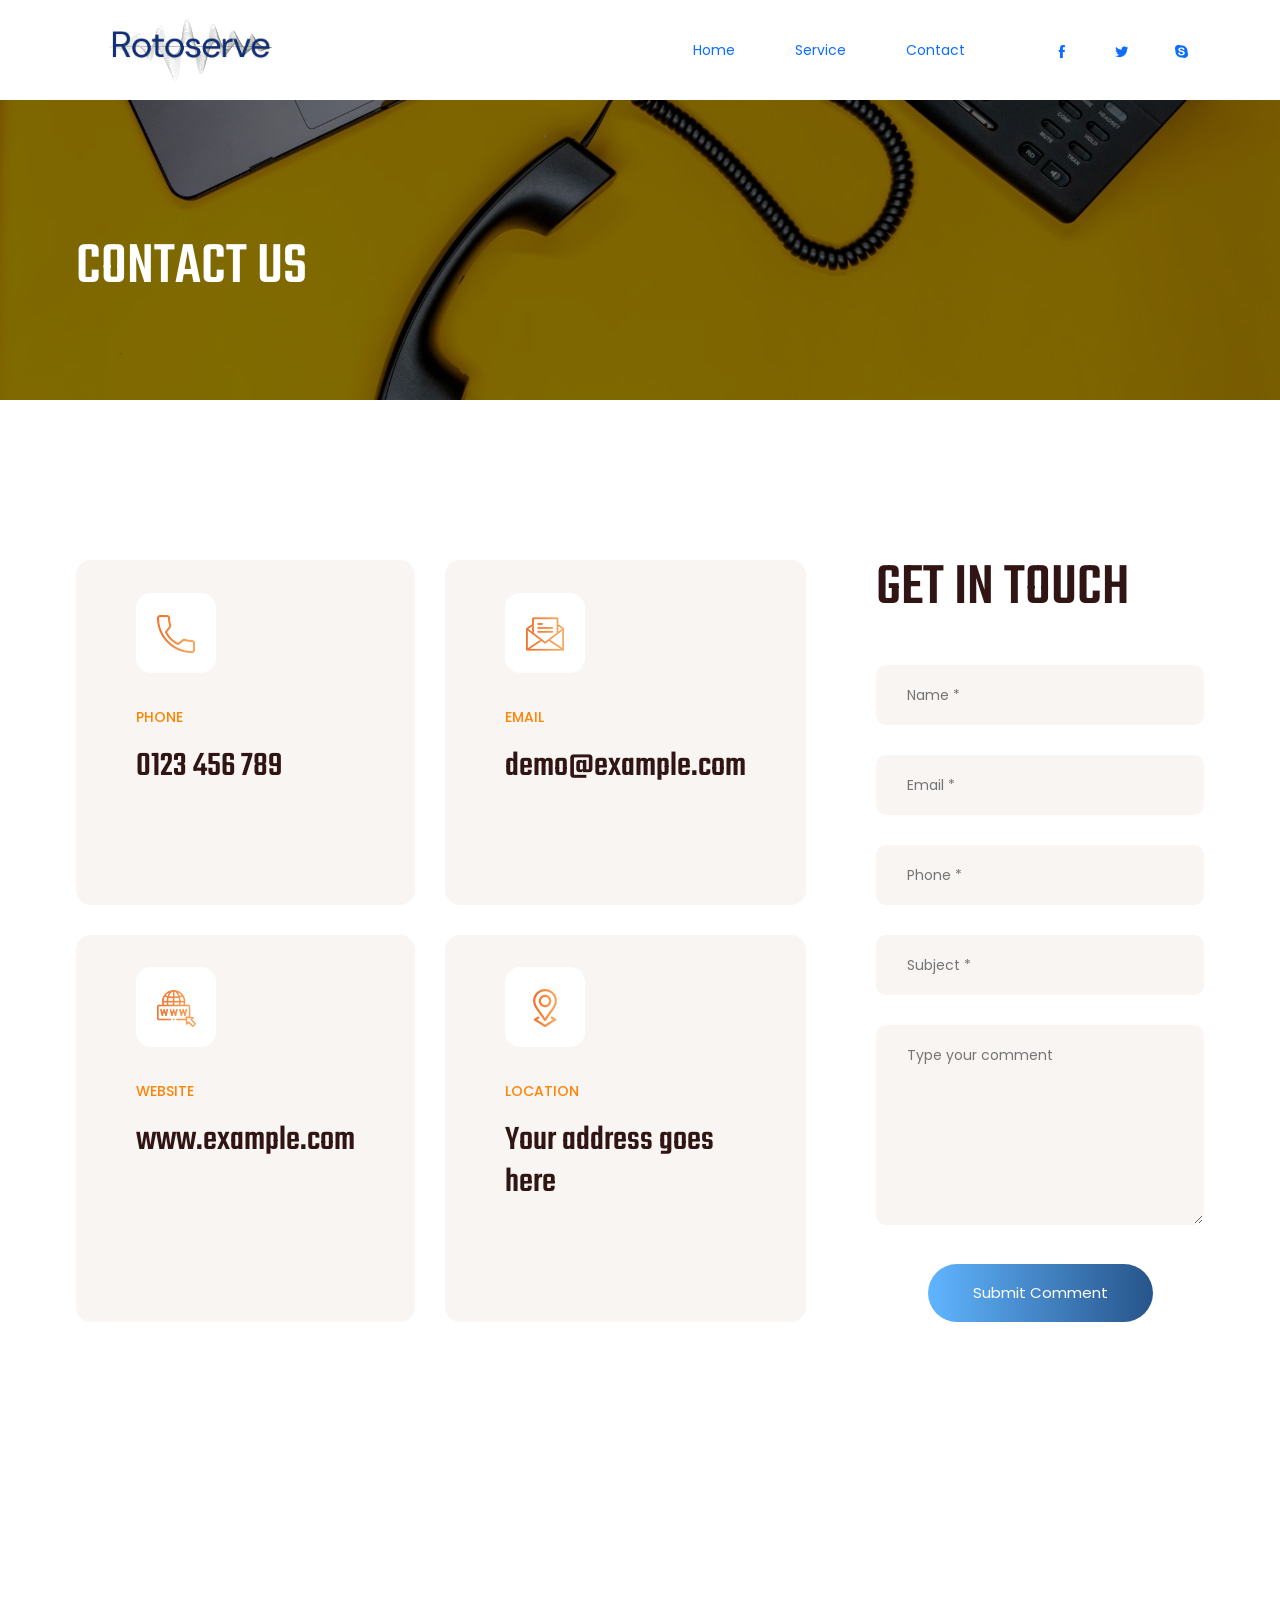
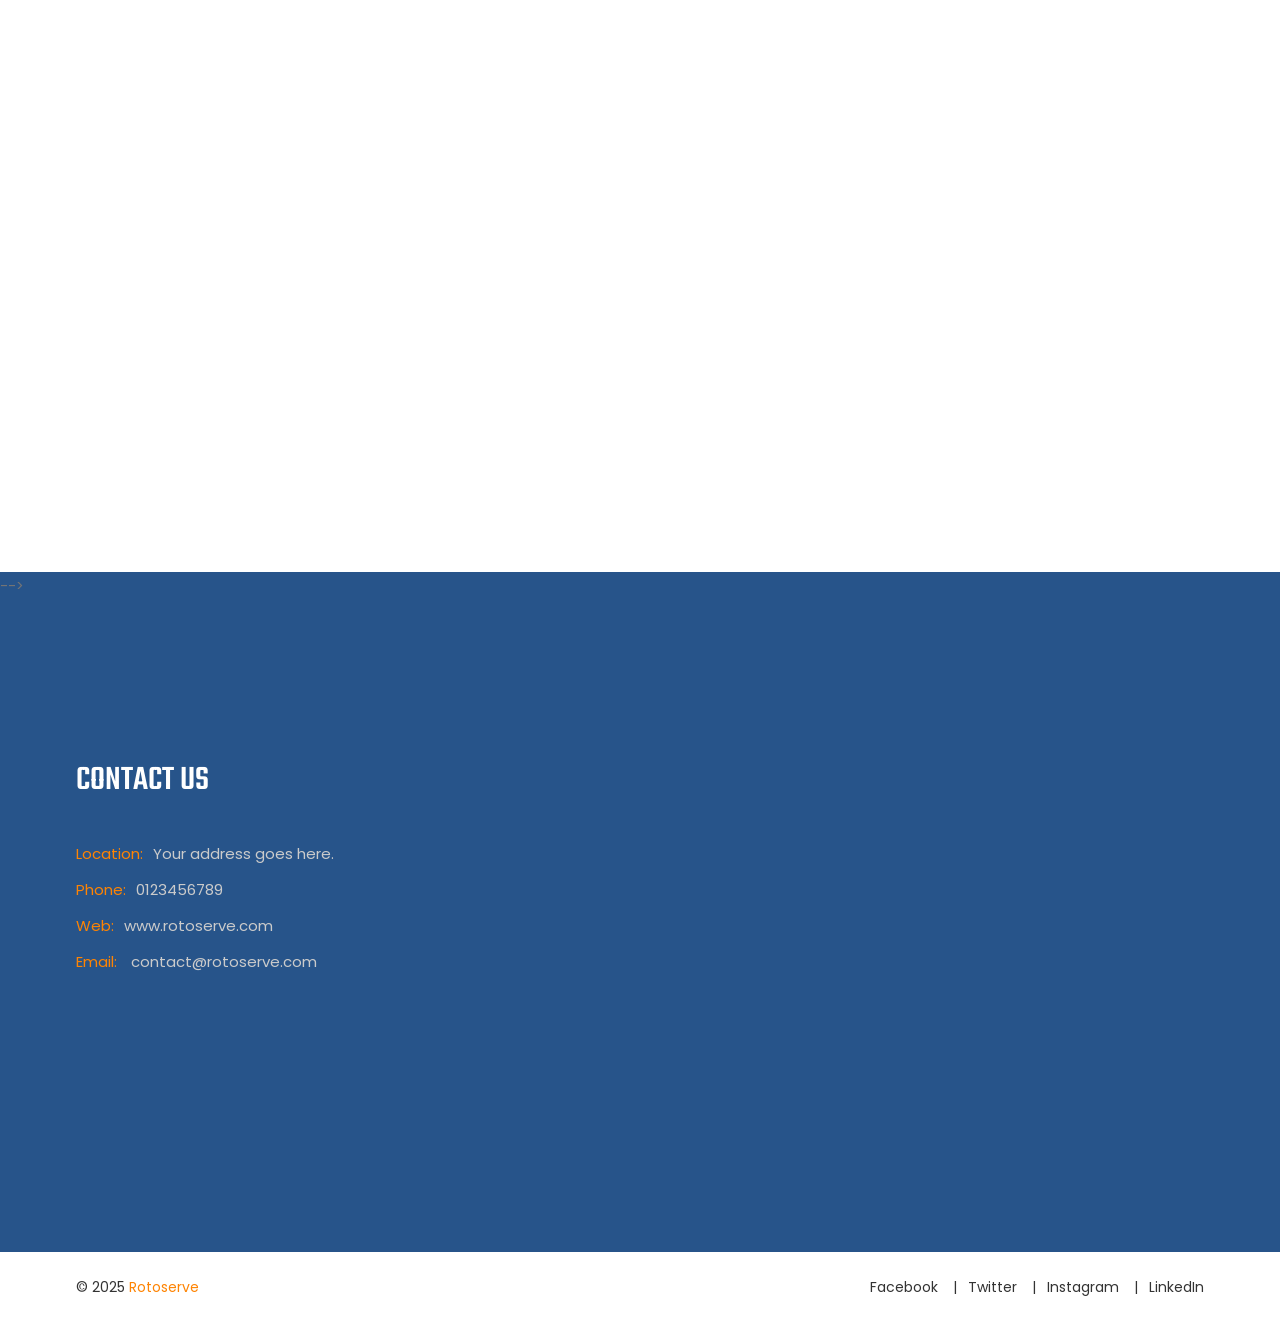
==== commit 4b0a6885: "tweaks applied, content changes etc" ====
--- a/contact.html
+++ b/contact.html
@@ -5,7 +5,7 @@
     <meta charset="UTF-8">
     <meta name="viewport" content="width=device-width, initial-scale=1.0">
     <meta http-equiv="X-UA-Compatible" content="ie=edge">
-    <title> Industrial & Factory Bootstrap 5 Template</title>
+    <title>Rotoserve</title>
 
     <!-- ::::::::::::::Favicon icon::::::::::::::-->
     <link rel="icon" type="image/png" sizes="32x32" href="assets/images/favicon/favicon-32x32.png">
@@ -75,7 +75,7 @@
                 <div class="row align-items-center justify-content-between">
                     <div class="col">
                         <div class="mobile-logo">
-                        <a href="index.html"><img src="assets/images/logo/logo.png" alt=""></a>
+                        <a href="index.html"><img src="assets/images/logo/logo.svg" alt=""></a>
                         </div>
                     </div>
                     <div class="col">
@@ -102,36 +102,54 @@
                     <div class="offcanvas-menu">
                         <ul>
                             <li>
-                                <a href="index.html"><span>Home</span></a>
+                                <a href="index.html">
+                                    <i class="icofont-home"></i>
+                                    <span>Home</span>
+                                </a>
                             </li>
                             <li>
-                                <a href="service-list.html"><span>Service</span></a>
+                                <a href="service-list.html">
+                                    <i class="icofont-gear"></i>
+                                    <span>Services</span>
+                                </a>
                             </li>
-                            <!-- <li>
-                                <a href="project-list.html"><span>Project</span></a>
-                            </li> -->
-                            <!-- <li>
-                                <a href="blog-list.html"><span>Blog</span></a>
-                            </li> -->
-                            <!-- <li>
-                                <a href="about.html"><span>About</span></a>
-                            </li> -->
                             <li>
-                                <a href="contact.html"><span>Contact</span></a>
+                                <a href="contact.html">
+                                    <i class="icofont-phone"></i>
+                                    <span>Contact</span>
+                                </a>
                             </li>
                         </ul>
                     </div> <!-- End Mobile Menu Nav -->
                 </div> <!-- End Mobile Menu -->
 
                 <!-- Start Mobile contact Info -->
-                <div class="mobile-contact-info text-center">
+                <div class="mobile-contact-info">
+                    <div class="social-links-section">
+                        <h4>Follow Us</h4>
                     <ul class="social-link social-link-white">
-                        <li><a target="_blank" href="https://example.com"><i class="icofont-facebook"></i></a>
+                        <li>
+                            <a target="_blank" href="https://facebook.com"
+                            ><i class="icofont-facebook"></i
+                            ></a>
                         </li>
-                        <li><a target="_blank" href="https://example.com"><i class="icofont-twitter"></i></a>
+                        <li>
+                            <a target="_blank" href="https://twitter.com"
+                            ><i class="icofont-twitter"></i
+                            ></a>
                         </li>
-                        <li><a target="_blank" href="https://example.com"><i class="icofont-skype"></i></a></li>
+                        <li>
+                            <a target="_blank" href="https://linkedin.com"
+                                ><i class="icofont-linkedin"></i
+                            ></a>
+                            </li>
+                            <li>
+                            <a target="_blank" href="https://instagram.com"
+                                ><i class="icofont-instagram"></i
+                            ></a>
+                        </li>
                     </ul>
+                    </div>
                 </div>
                 <!-- End Mobile contact Info -->
 
--- a/assets/css/style.css
+++ b/assets/css/style.css
@@ -666,7 +666,7 @@
   color: #6c757d;
 }
 .blockquote-footer::before {
-  content: "— ";
+  content: "— ";
 }
 
 .img-fluid {
@@ -3174,10 +3174,6 @@
 }
 .form-floating > .form-control::-webkit-input-placeholder,
 .form-floating > .form-control-plaintext::-webkit-input-placeholder {
-  color: transparent;
-}
-.form-floating > .form-control::-moz-placeholder,
-.form-floating > .form-control-plaintext::-moz-placeholder {
   color: transparent;
 }
 .form-floating > .form-control:-ms-input-placeholder,
@@ -12410,14 +12406,6 @@
     padding-right: 10px !important;
     padding-left: 10px !important;
   }
-  .px-md-3 {
-    padding-right: 15px !important;
-    padding-left: 15px !important;
-  }
-  .px-md-4 {
-    padding-right: 20px !important;
-    padding-left: 20px !important;
-  }
   .px-md-5 {
     padding-right: 25px !important;
     padding-left: 25px !important;
@@ -13183,9 +13171,6 @@
   .ms-lg-10 {
     margin-left: 50px !important;
   }
-  .ms-lg-auto {
-    margin-left: auto !important;
-  }
   .m-lg-n1 {
     margin: -5px !important;
   }
@@ -14511,14 +14496,6 @@
   .px-xl-2 {
     padding-right: 10px !important;
     padding-left: 10px !important;
-  }
-  .px-xl-3 {
-    padding-right: 15px !important;
-    padding-left: 15px !important;
-  }
-  .px-xl-4 {
-    padding-right: 20px !important;
-    padding-left: 20px !important;
   }
   .px-xl-5 {
     padding-right: 25px !important;
@@ -16044,29 +16021,29 @@
   .hero-slider-single-item.swiper-slide-active
   .hero-content
   .sup-title {
-  -webkit-animation: fadeInDown 1.5s ease 0.8s 1 backwards;
-  animation: fadeInDown 1.5s ease 0.8s 1 backwards;
+  -webkit-animation: fadeInDown 1.5s ease 0.2s 1 backwards;
+  animation: fadeInDown 1.5s ease 0.2s 1 backwards;
 }
 .hero-slider-active
   .hero-slider-single-item.swiper-slide-active
   .hero-content
   .title {
-  -webkit-animation: fadeInDown 1.2s ease 1.8s 1 backwards;
-  animation: fadeInDown 1.2s ease 1.8s 1 backwards;
+  -webkit-animation: fadeInDown 1.2s ease 0.4s 1 backwards;
+  animation: fadeInDown 1.2s ease 0.4s 1 backwards;
 }
 .hero-slider-active
   .hero-slider-single-item.swiper-slide-active
   .hero-content
   .sub-title {
-  -webkit-animation: fadeInDown 1.2s ease 2.5s 1 backwards;
-  animation: fadeInDown 1.2s ease 2.5s 1 backwards;
+  -webkit-animation: fadeInDown 1.2s ease 0.6s 1 backwards;
+  animation: fadeInDown 1.2s ease 0.6s 1 backwards;
 }
 .hero-slider-active
   .hero-slider-single-item.swiper-slide-active
   .hero-content
   .btn {
-  -webkit-animation: zoomIn 0.8s ease 3s 1 backwards;
-  animation: zoomIn 0.8s ease 3s 1 backwards;
+  -webkit-animation: zoomIn 0.8s ease 0.8s 1 backwards;
+  animation: zoomIn 0.8s ease 0.8s 1 backwards;
 }
 
 /*Default Navigation Style*/
@@ -16941,9 +16918,17 @@
 *****************************/
 .hero-bg {
   width: 100%;
-  height: 580px;
+  height: 500px;
   overflow: hidden;
   position: relative;
+  margin-top: 80px;
+}
+
+/* Remove margin-top for mobile devices to eliminate gap between mobile header and hero */
+@media (max-width: 991px) {
+  .hero-bg {
+    margin-top: 0;
+  }
 }
 
 .hero-bg::after {
@@ -16958,12 +16943,12 @@
 }
 @media (min-width: 576px) {
   .hero-bg {
-    height: 650px;
+    height: 550px;
   }
 }
 @media (min-width: 992px) {
   .hero-bg {
-    height: 700px;
+    height: 600px;
   }
 }
 @media (min-width: 1200px) {
@@ -16973,7 +16958,7 @@
 }
 @media (min-width: 1400px) {
   .hero-bg {
-    height: 1100px;
+    height: 900px;
   }
 }
 .hero-bg img {
@@ -20017,7 +20002,7 @@
   /*Header Social Link*/
 }
 .header-bottom .logo {
-  width: 190px;
+  width: 230px;
   overflow: hidden;
 }
 .header-bottom .logo img {
@@ -20571,20 +20556,72 @@
 * Layout - Header
 *****************************/
 .mobile-header {
-  position: absolute;
+  position: fixed;
   top: 0;
   left: 0;
   width: 100%;
-  z-index: 99;
-  background: rgba(48, 21, 20, 0.05);
-  padding: 20px 0;
+  z-index: 999;
+  background: #ffffff;
+  padding: 15px 0;
+  box-shadow: 0 2px 10px rgba(0, 0, 0, 0.1);
+}
+
+.mobile-logo {
+  max-width: 150px;
+}
+
+.mobile-logo img {
+  width: 100%;
+  height: auto;
+  max-height: 40px;
 }
 
 .mobile-action-link {
   font-size: 24px;
 }
 .mobile-action-link a {
-  color: #fff;
+  color: #301514;
+  font-size: 16px;
+  display: flex;
+  align-items: center;
+  justify-content: flex-end;
+  padding: 10px 45px 10px 15px;
+  margin-right: 15px;
+  transition: all 0.3s ease;
+  text-decoration: none;
+  font-weight: 500;
+}
+
+.mobile-action-link a .menu-text {
+  margin-left: 8px;
+  font-size: 14px;
+}
+
+.mobile-action-link a:hover {
+  color: #301514;
+}
+
+/* Fallback for menu icon if IcoFont fails to load */
+.mobile-action-link a i {
+  font-size: 18px;
+}
+
+.mobile-action-link a i:before {
+  content: "☰";
+  font-family: Arial, sans-serif;
+  font-style: normal;
+}
+
+/* Hide menu text on very small screens */
+@media (max-width: 480px) {
+  .mobile-action-link a .menu-text {
+    display: none;
+  }
+  
+  .mobile-action-link a {
+    padding: 10px;
+    min-width: 40px;
+  }
 }
 
 /*****************************
@@ -20603,9 +20640,10 @@
   transform: translateX(100%);
   -webkit-box-shadow: none;
   box-shadow: none;
-  background: #301514;
+  background: #27548A;
   width: 300px;
   overflow-x: hidden;
+  visibility: hidden;
 }
 @media (min-width: 576px) {
   .offcanvas {
@@ -20628,6 +20666,7 @@
 .offcanvas.offcanvas-open {
   -webkit-transform: translateX(0);
   transform: translateX(0);
+  visibility: visible;
 }
 
 .offcanvas-overlay {
@@ -20655,6 +20694,9 @@
   -webkit-transition: all 0.5s ease;
   transition: all 0.5s ease;
   color: #fff;
+  background: rgba(255, 255, 255, 0.1);
+  border: none;
+  cursor: pointer;
 }
 
 .offcanvas-title {
@@ -20671,7 +20713,8 @@
 
 .offcanvas-menu li {
   position: relative;
-  padding: 7px 5px;
+  padding: 10px 5px;
+  border-bottom: 1px solid rgba(255, 255, 255, 0.1);
 }
 
 .offcanvas-menu > ul > li {
@@ -20683,10 +20726,27 @@
 }
 
 .offcanvas-menu li a {
-  display: block;
+  display: flex;
+  align-items: center;
   color: #fff;
   text-decoration: none;
   text-transform: uppercase;
+  padding: 15px 0;
+  font-size: 16px;
+  font-weight: 500;
+  transition: all 0.3s ease;
+}
+
+.offcanvas-menu li a i {
+  margin-right: 15px;
+  font-size: 20px;
+  width: 20px;
+  text-align: center;
+}
+
+.offcanvas-menu li a:hover {
+  color: #ff6b35;
+  padding-left: 10px;
 }
 
 .offcanvas-menu li a:hover {
@@ -20740,12 +20800,71 @@
 }
 
 .mobile-contact-info {
-  display: -webkit-box;
-  display: -ms-flexbox;
+  margin-top: 40px;
+  padding-top: 30px;
+  border-top: 1px solid rgba(255, 255, 255, 0.1);
+}
+
+.contact-info-section,
+.social-links-section {
+  margin-bottom: 30px;
+}
+
+.contact-info-section h4,
+.social-links-section h4 {
+  color: #fff;
+  font-size: 18px;
+  margin-bottom: 20px;
+  text-transform: uppercase;
+  font-weight: 600;
+}
+
+.contact-item {
   display: flex;
-  -webkit-box-pack: center;
-  -ms-flex-pack: center;
+  align-items: center;
+  margin-bottom: 15px;
+  color: #fff;
+}
+
+.contact-item i {
+  margin-right: 15px;
+  font-size: 18px;
+  width: 20px;
+  text-align: center;
+  color: #ff6b35;
+}
+
+.contact-item span {
+  font-size: 14px;
+}
+
+.social-links-section .social-link {
+  display: flex;
+  justify-content: flex-start;
+  gap: 15px;
+}
+
+.social-links-section .social-link li {
+  border: none;
+  padding: 0;
+}
+
+.social-links-section .social-link a {
+  display: flex;
+  align-items: center;
   justify-content: center;
+  width: 40px;
+  height: 40px;
+  background: rgba(255, 255, 255, 0.1);
+  border-radius: 50%;
+  color: #fff;
+  transition: all 0.3s ease;
+}
+
+.social-links-section .social-link a:hover {
+  background: #ff6b35;
+  color: #fff;
+  transform: translateY(-2px);
 }
 
 /**
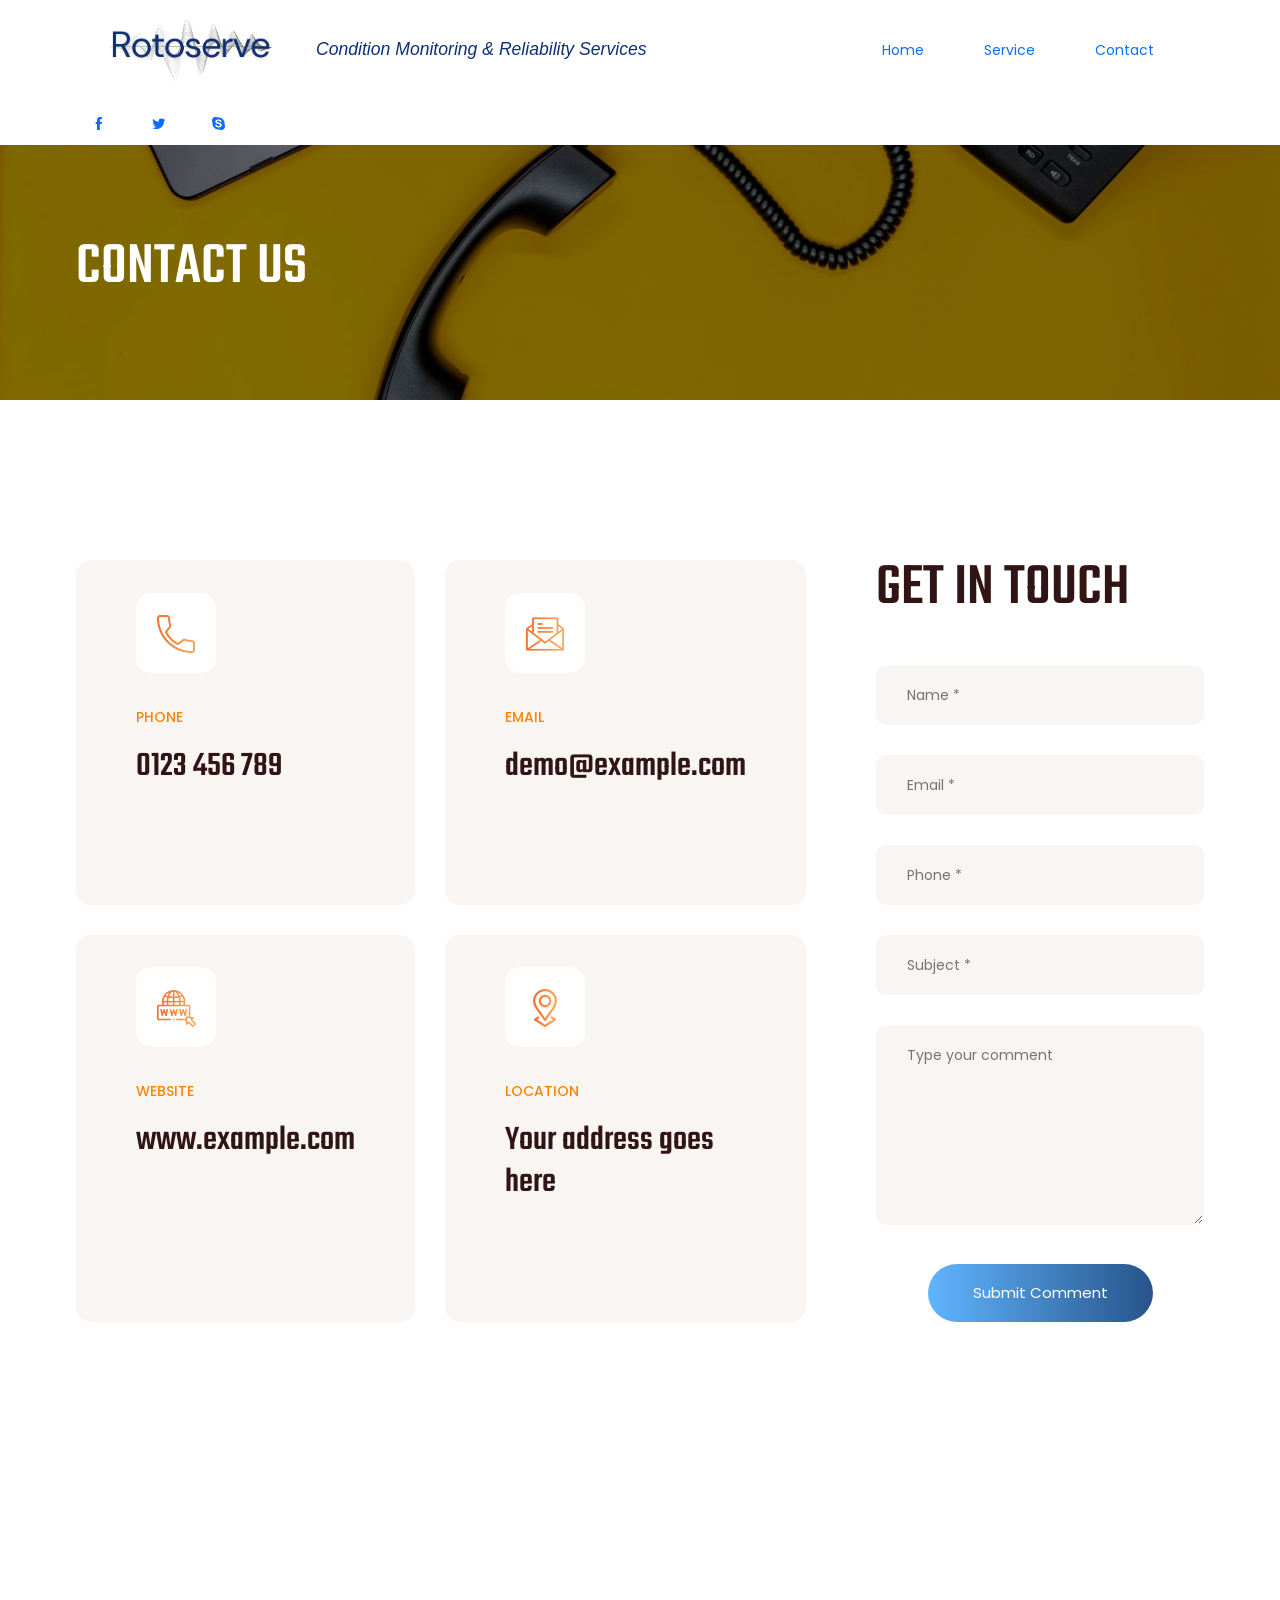
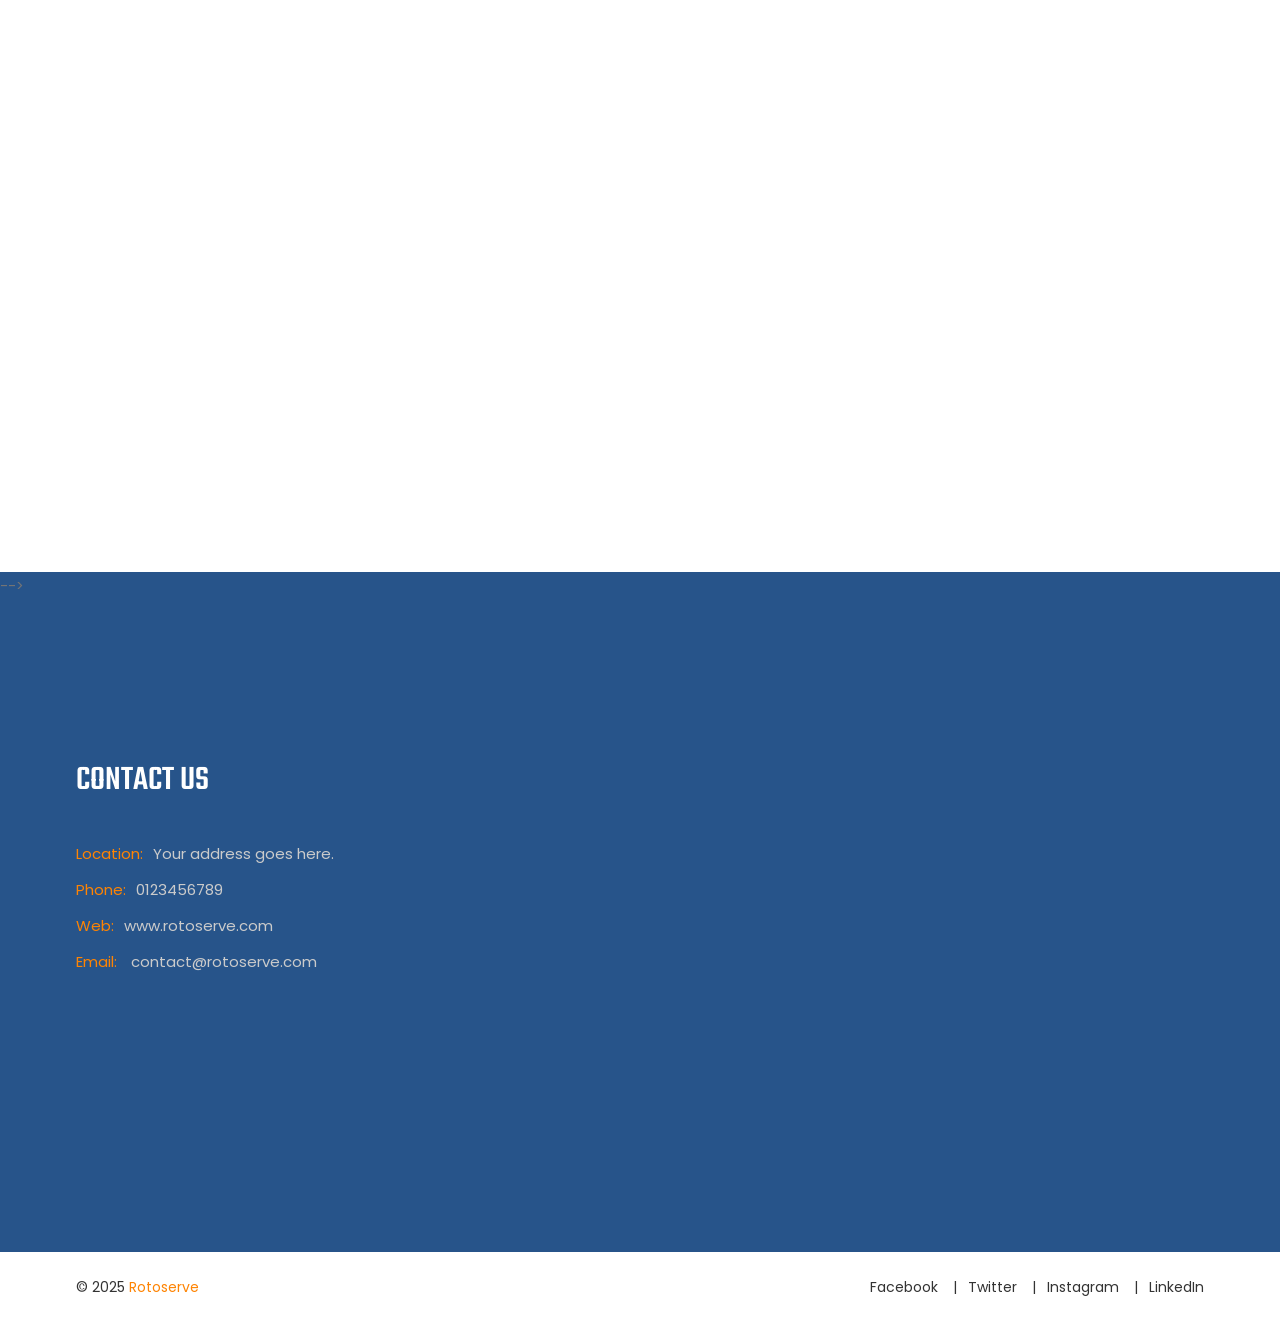
==== commit 112c72ef: "tagline fixing in all pages" ====
--- a/contact.html
+++ b/contact.html
@@ -33,11 +33,11 @@
             <div class="header-bottom sticky-header">
                 <div class="container">
                     <div class="row justify-content-between align-items-center">
-                        <div class="col-auto">
+                        <div class="col-auto d-flex align-items-center gap-2">
                             <!-- Start Header Logo -->
-                            <div class="logo"><a href="index.html"><img src="assets/images/logo/logo.svg" alt=""></a>
-                            </div>
+                            <div class="logo"><a href="index.html"><img src="assets/images/logo/logo.svg" alt=""></a></div>
                             <!-- End Header Logo -->
+                            <span style="color: #0f2f76; font-size: 1.1rem; white-space: nowrap; font-style: italic;" class="d-none d-lg-inline">Condition Monitoring & Reliability Services</span>
                         </div>
                         <div class="col-auto">
                             <!-- Start Header Logo -->
